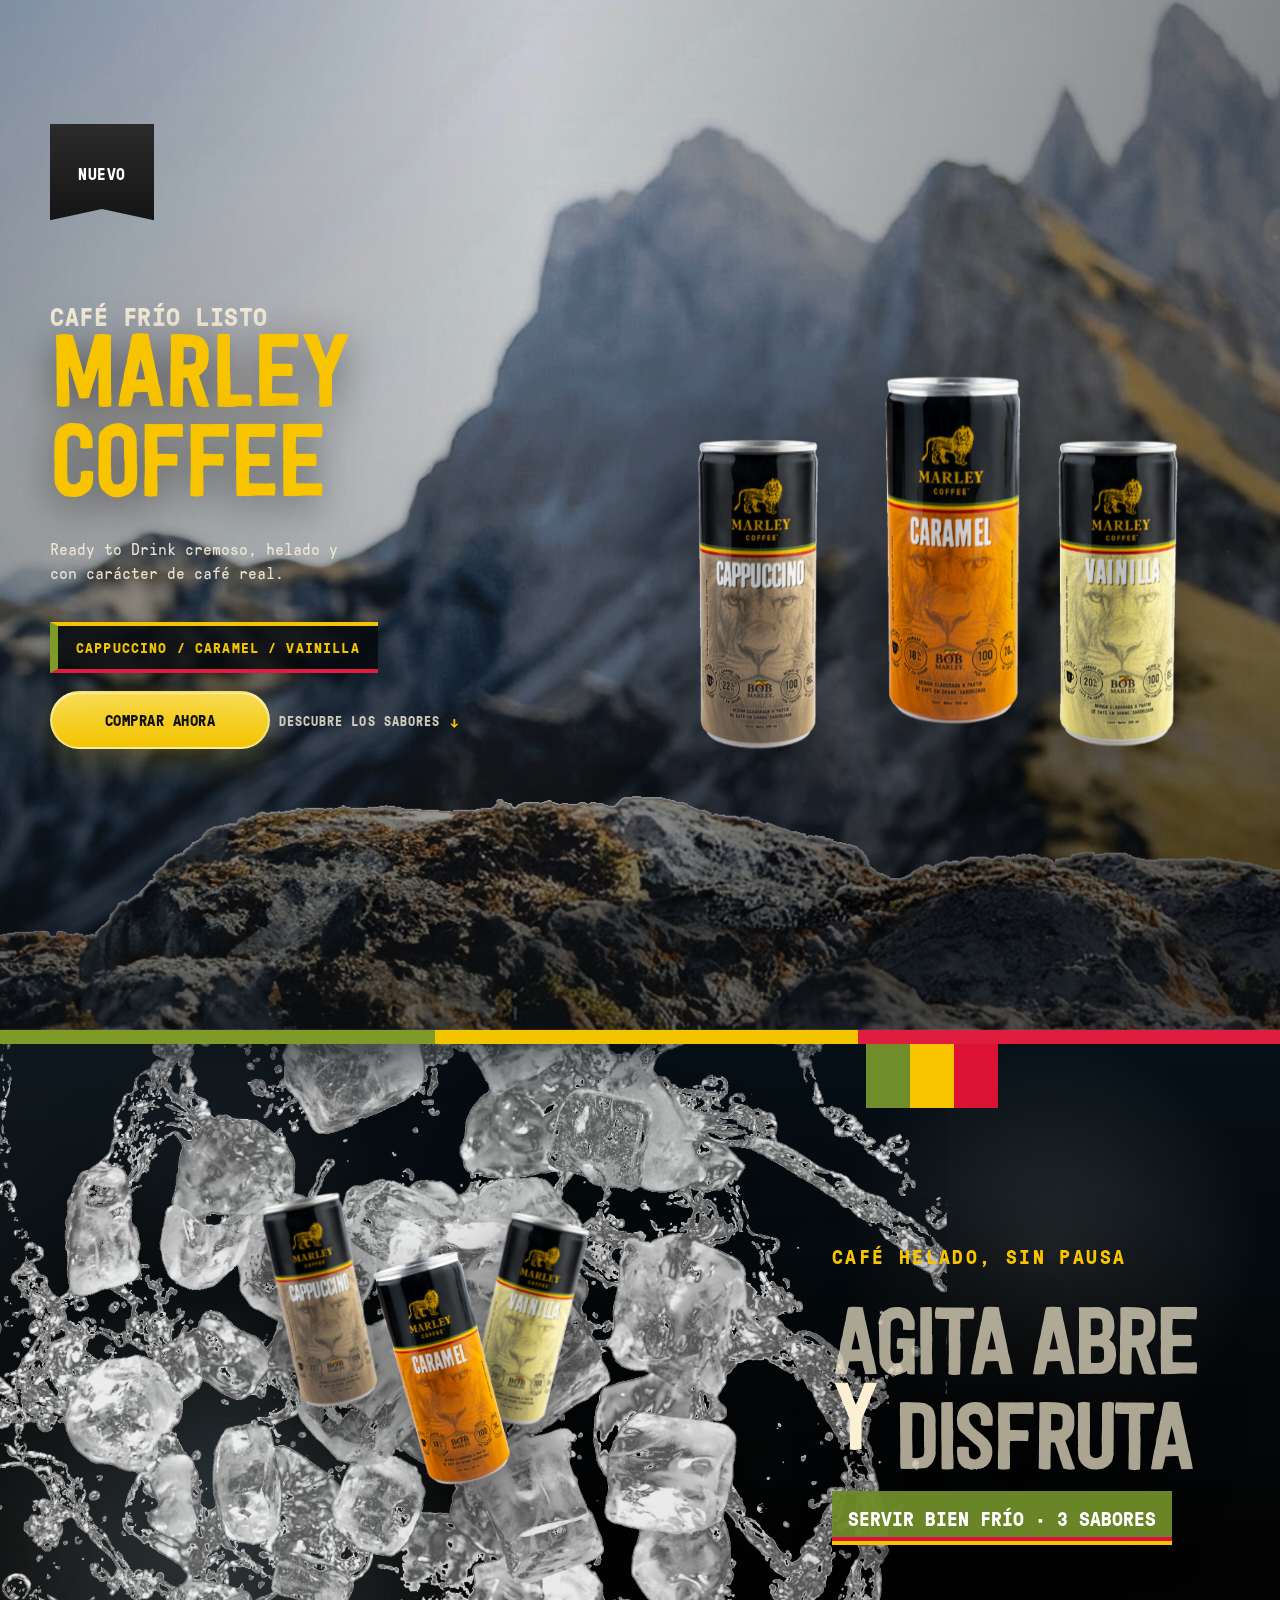
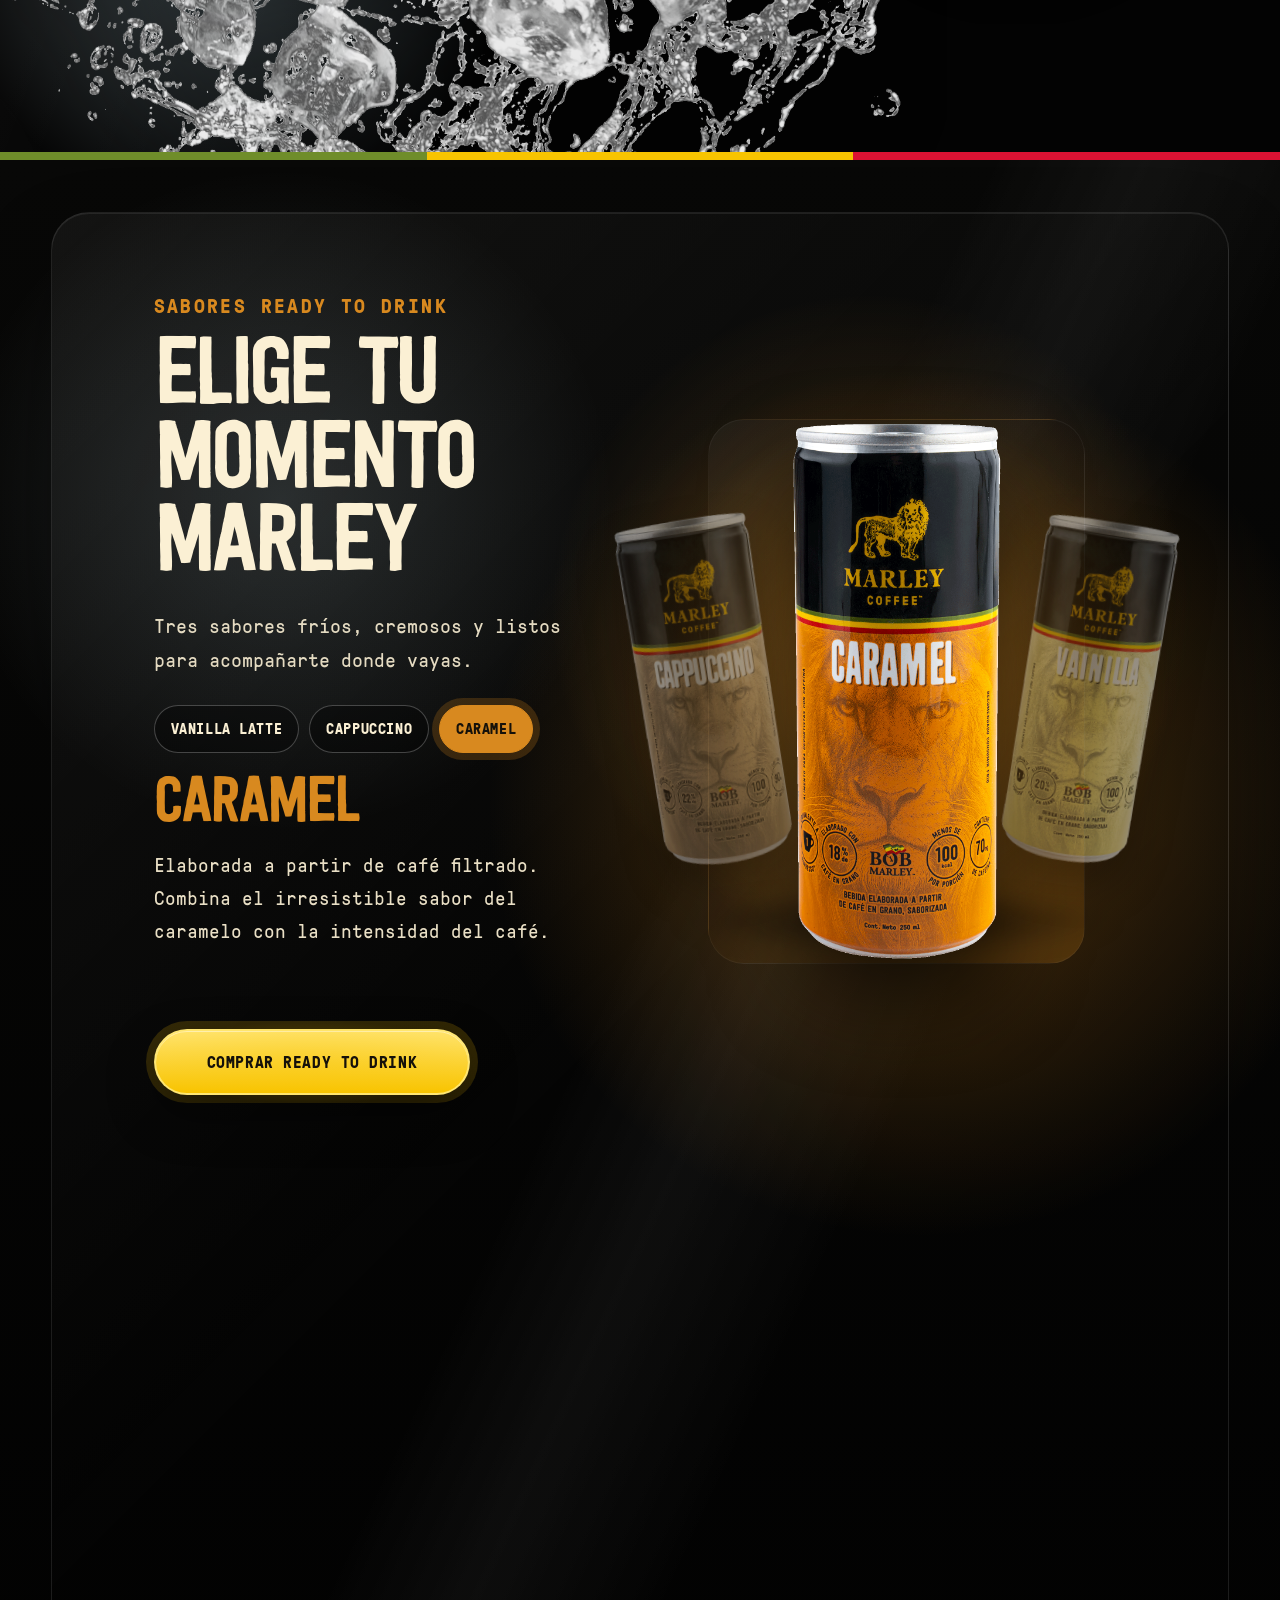
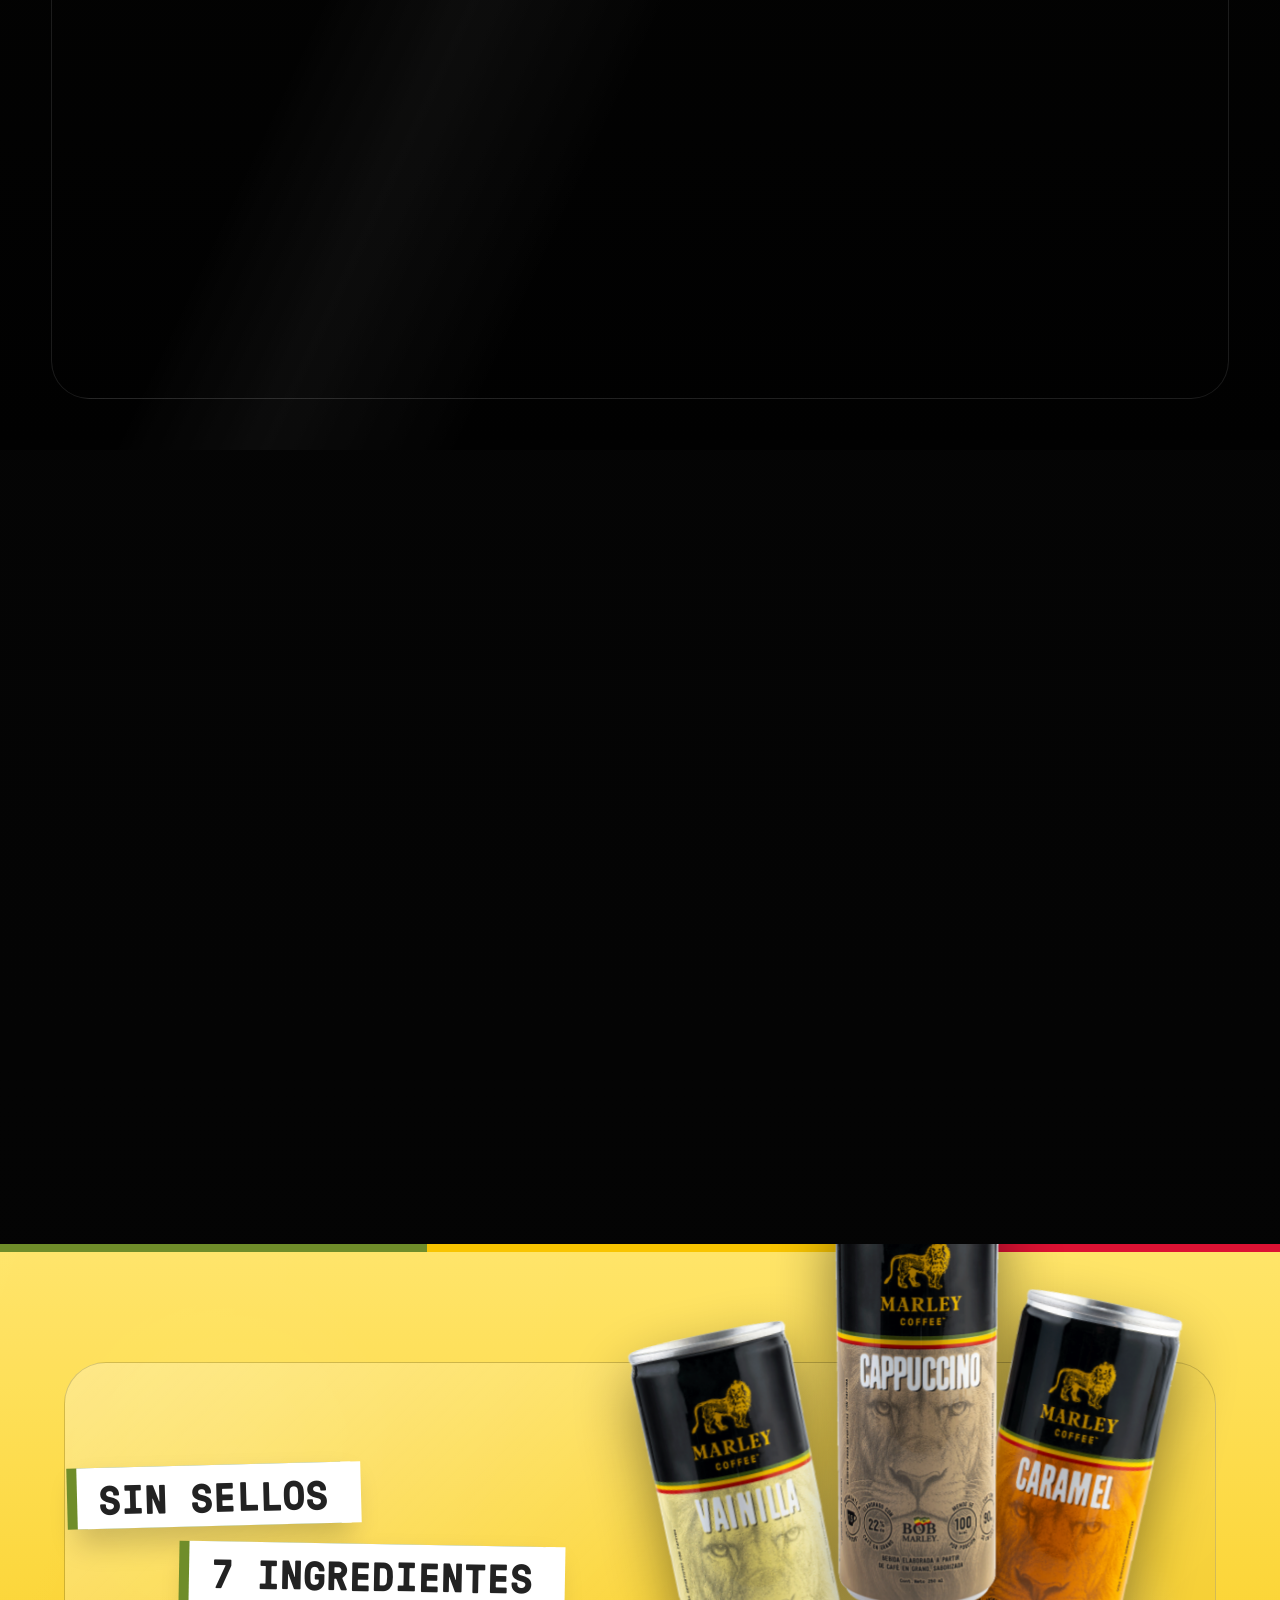
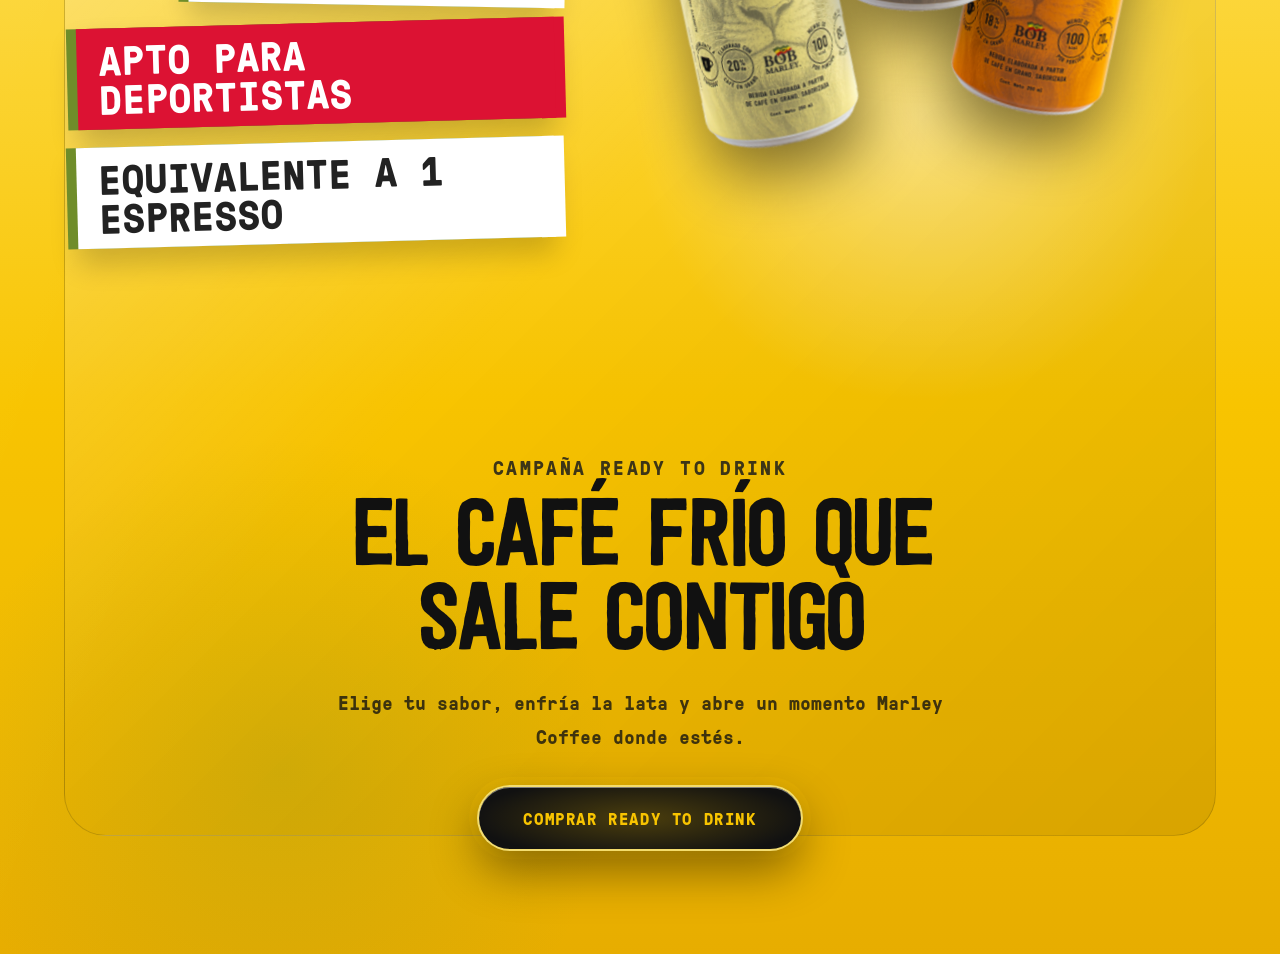
==== index.html @ 8855959b "Add lifestyle image slots and campaign story section" ====
<!doctype html>
<html lang="es-CL">
  <head>
    <meta charset="utf-8" />
    <meta name="viewport" content="width=device-width, initial-scale=1" />
    <meta name="description" content="Landing parallax Marley Coffee Ready to Drink Chile." />
    <title>Marley Coffee Chile | Ready to Drink</title>
    <link
      rel="preload"
      href="./assets/fonts/FestivoLettersNo1-Regular.otf"
      as="font"
      type="font/otf"
      crossorigin
    />
    <link
      rel="preload"
      href="./assets/fonts/GT-Pressura-Mono.otf"
      as="font"
      type="font/otf"
      crossorigin
    />
    <link
      rel="preload"
      href="./assets/fonts/GT-Pressura-Mono-Bold.otf"
      as="font"
      type="font/otf"
      crossorigin
    />
    <link rel="stylesheet" href="./styles.css" />
  </head>
  <body>
    <main class="rtd-page" data-parallax-root>
      <section id="inicio" class="hero hero--mountain" aria-labelledby="hero-title">
        <div class="hero__media" aria-hidden="true">
          <img
            class="hero__layer hero__layer--bg"
            src="./assets/rtd/hero/hero_fondo.png"
            alt=""
            decoding="async"
            fetchpriority="high"
          />
          <img
            class="hero__layer hero__layer--rock"
            src="./assets/rtd/hero/hero_roca.png"
            alt=""
            decoding="async"
          />
        </div>

        <div class="container hero__grid">
          <div class="hero__copy">
            <div class="hero__badge">Nuevo</div>

            <p class="hero__eyebrow">Café frío listo</p>

            <h1 id="hero-title" class="hero__title">
              <span>Marley</span>
              <span>Coffee</span>
            </h1>

            <p class="hero__lead">
              Ready to Drink cremoso, helado y con carácter de café real.
            </p>

            <div class="hero__flavours" aria-label="Sabores disponibles">
              Cappuccino / Caramel / Vainilla
            </div>

            <a
              class="button button--primary hero__cta"
              href="https://www.marleycoffee.cl/cafe/bebidas-preparadas/ready-to-drink"
            >
              Comprar ahora
            </a>

            <a class="hero__scroll-cue" href="#sabores" aria-label="Ir a la sección de sabores">
              Descubre los sabores
            </a>
          </div>

          <div class="hero__stage" aria-label="Sabores Ready to Drink Marley Coffee">
            <figure class="hero-can hero-can--cap" data-depth="0.18">
              <img
                class="can can--hero"
                src="./assets/rtd/rtd-cappuccino-250ml.png"
                alt="Lata Marley Coffee Ready to Drink Cappuccino 250 ml"
                decoding="async"
              />
            </figure>

            <figure class="hero-can hero-can--car" data-depth="0.12">
              <img
                class="can can--hero"
                src="./assets/rtd/rtd-caramel-250ml.png"
                alt="Lata Marley Coffee Ready to Drink Caramel 250 ml"
                decoding="async"
                fetchpriority="high"
              />
            </figure>

            <figure class="hero-can hero-can--van" data-depth="0.2">
              <img
                class="can can--hero"
                src="./assets/rtd/rtd-vainilla-latte-250ml.png"
                alt="Lata Marley Coffee Ready to Drink Vainilla Latte 250 ml"
                decoding="async"
              />
            </figure>
          </div>
        </div>

        <span class="rasta-stripe rasta-stripe--hero" aria-hidden="true"></span>
      </section>

      <section id="ritual" class="ritual section reveal" aria-labelledby="ritual-title">
        <span class="rasta-tabs" aria-hidden="true"></span>
        <img
          class="ritual__ice-splash"
          src="./assets/rtd/ice-splash.png"
          alt=""
          aria-hidden="true"
          loading="lazy"
          decoding="async"
          data-parallax
          data-speed="0.22"
          data-mouse="9"
          data-base-transform="translateX(15%) scale(1.12)"
        />
        <div class="ritual__visual" aria-label="Sabores Marley Coffee Ready to Drink sobre hielo">
          <figure
            class="ritual-can ritual-can--cap"
            data-parallax
            data-speed="0.34"
            data-mouse="16"
            data-base-transform="rotate(-12deg)"
            data-mobile-base-transform="rotate(-7deg)"
          >
            <img class="can can--single" data-src="./assets/rtd/rtd-cappuccino-250ml.png" alt="Lata Marley Coffee Ready to Drink Cappuccino sobre hielo" loading="lazy" decoding="async" />
          </figure>
          <figure
            class="ritual-can ritual-can--van"
            data-parallax
            data-speed="0.36"
            data-mouse="15"
            data-base-transform="rotate(13deg)"
            data-mobile-base-transform="rotate(8deg)"
          >
            <img class="can can--single" data-src="./assets/rtd/rtd-vainilla-latte-250ml.png" alt="Lata Marley Coffee Ready to Drink Vainilla Latte sobre hielo" loading="lazy" decoding="async" />
          </figure>
          <figure
            class="ritual-can ritual-can--car"
            data-parallax
            data-speed="0.42"
            data-mouse="-20"
            data-base-transform="rotate(-15deg)"
            data-mobile-base-transform="rotate(-10deg)"
          >
            <img class="can can--single" data-src="./assets/rtd/rtd-caramel-250ml.png" alt="Lata Marley Coffee Ready to Drink Caramel sobre hielo" loading="lazy" decoding="async" />
          </figure>
        </div>
        <div class="ritual__copy">
          <p class="eyebrow">Café helado, sin pausa</p>
          <h2 id="ritual-title"><span data-step>Agita</span> <span data-step>abre</span> y <span data-step>disfruta</span></h2>
          <p class="ritual__flavours">Servir bien frío · 3 sabores</p>
        </div>
        <span class="rasta-stripe rasta-stripe--bottom" aria-hidden="true"></span>
      </section>

      <section id="sabores" class="flavors-scroll section reveal" aria-labelledby="flavors-title" data-active-flavor="vanilla">
        <div class="flavors-scroll__inner">
          <div class="flavors-scroll__copy">
            <p class="eyebrow">Sabores Ready to Drink</p>
            <h2 id="flavors-title">Elige tu momento Marley</h2>
            <p class="flavors-scroll__intro">Tres sabores fríos, cremosos y listos para acompañarte donde vayas.</p>

            <div class="flavors-scroll__tabs" aria-label="Selecciona un sabor">
              <button class="flavors-scroll__tab" type="button" data-flavor-button="vanilla" aria-pressed="true">Vanilla Latte</button>
              <button class="flavors-scroll__tab" type="button" data-flavor-button="cappuccino" aria-pressed="false">Cappuccino</button>
              <button class="flavors-scroll__tab" type="button" data-flavor-button="caramel" aria-pressed="false">Caramel</button>
            </div>

            <div class="flavors-scroll__details" aria-live="polite">
              <article class="flavors-scroll__detail" data-flavor-panel="vanilla">
                <h3>Vanilla Latte</h3>
                <p>Elaborada a partir de café filtrado con notas de vainilla, generando una mezcla equilibrada e irresistible.</p>
              </article>
              <article class="flavors-scroll__detail" data-flavor-panel="cappuccino">
                <h3>Cappuccino</h3>
                <p>Elaborada a partir de café filtrado. Es la bebida perfecta para seguirte el ritmo.</p>
              </article>
              <article class="flavors-scroll__detail" data-flavor-panel="caramel">
                <h3>Caramel</h3>
                <p>Elaborada a partir de café filtrado. Combina el irresistible sabor del caramelo con la intensidad del café.</p>
              </article>
            </div>

            <a class="button flavors-scroll__cta" href="https://www.marleycoffee.cl/cafe/bebidas-preparadas/ready-to-drink">Comprar Ready to Drink</a>
          </div>

          <div class="flavors-scroll__stage" aria-label="Latas Marley Coffee Ready to Drink">
            <div class="flavors-scroll__lifestyle-slot" data-bg-slot="vanilla" aria-hidden="true"></div>
            <div class="flavors-scroll__lifestyle-slot" data-bg-slot="cappuccino" aria-hidden="true"></div>
            <div class="flavors-scroll__lifestyle-slot" data-bg-slot="caramel" aria-hidden="true"></div>
            <figure class="flavors-scroll__can flavors-scroll__can--vanilla">
              <img class="can can--single" data-src="./assets/rtd/rtd-vainilla-latte-250ml.png" alt="Lata Marley Coffee Ready to Drink Vanilla Latte 250 ml" loading="lazy" decoding="async" />
            </figure>
            <figure class="flavors-scroll__can flavors-scroll__can--cappuccino">
              <img class="can can--single" data-src="./assets/rtd/rtd-cappuccino-250ml.png" alt="Lata Marley Coffee Ready to Drink Cappuccino 250 ml" loading="lazy" decoding="async" />
            </figure>
            <figure class="flavors-scroll__can flavors-scroll__can--caramel">
              <img class="can can--single" data-src="./assets/rtd/rtd-caramel-250ml.png" alt="Lata Marley Coffee Ready to Drink Caramel 250 ml" loading="lazy" decoding="async" />
            </figure>
          </div>
        </div>

        <div class="flavors-scroll__markers" aria-hidden="true">
          <span data-flavor-marker="vanilla"></span>
          <span data-flavor-marker="cappuccino"></span>
          <span data-flavor-marker="caramel"></span>
        </div>
      </section>

      <section id="lifestyle" class="lifestyle lifestyle-story section reveal" aria-labelledby="life-title">
        <div class="lifestyle-story__copy">
          <p class="eyebrow">Frío desde el primer sorbo</p>
          <h2 id="life-title">Tu café listo, donde vayas</h2>
          <p>Una lata premium para mantener el ritmo con energía, sabor y frescura.</p>
          <a class="button button--compact" href="#sabores">Ver sabores</a>
        </div>

        <div class="lifestyle-story__visual" aria-label="Espacios para futuras imágenes lifestyle Marley Coffee Ready to Drink">
          <article class="lifestyle-slot lifestyle-slot--outdoor" data-lifestyle-slot="outdoor">
            <span>Outdoor</span>
          </article>
          <article class="lifestyle-slot lifestyle-slot--onthego" data-lifestyle-slot="onthego">
            <span>On the go</span>
          </article>
          <article class="lifestyle-slot lifestyle-slot--closeup" data-lifestyle-slot="closeup">
            <span>Close-up</span>
          </article>

          <figure class="lifestyle-story__can can-wrap can-wrap--life" data-parallax data-speed="0.18" data-mouse="8">
            <img class="can can--single" data-src="./assets/rtd/rtd-caramel-250ml.png" alt="Lata Marley Coffee Ready to Drink Caramel" loading="lazy" decoding="async" />
          </figure>
        </div>
      </section>

      <section id="beneficios" class="closing section reveal" aria-labelledby="closing-title">
        <span class="rasta-stripe rasta-stripe--top" aria-hidden="true"></span>
        <div class="closing__labels" aria-label="Beneficios Ready to Drink">
          <!-- These claims must be legally/nutritionally validated before production. -->
          <span>Sin sellos</span><span>7 ingredientes</span><span>Apto para deportistas</span><span>Equivalente a 1 espresso</span>
        </div>
        <div class="closing__group" aria-label="Tres latas Marley Coffee Ready to Drink">
          <figure class="can-wrap can-wrap--group can-wrap--group-van" data-parallax data-speed="0.18"><img class="can can--hero" data-src="./assets/rtd/rtd-vainilla-latte-250ml.png" alt="Lata Marley Coffee Ready to Drink Vanilla Latte" loading="lazy" decoding="async" /></figure>
          <figure class="can-wrap can-wrap--group can-wrap--group-cap" data-parallax data-speed="0.24"><img class="can can--hero" data-src="./assets/rtd/rtd-cappuccino-250ml.png" alt="Lata Marley Coffee Ready to Drink Cappuccino" loading="lazy" decoding="async" /></figure>
          <figure class="can-wrap can-wrap--group can-wrap--group-car" data-parallax data-speed="0.2"><img class="can can--hero" data-src="./assets/rtd/rtd-caramel-250ml.png" alt="Lata Marley Coffee Ready to Drink Caramel" loading="lazy" decoding="async" /></figure>
        </div>
        <div class="closing__cta"><p class="eyebrow">Campaña Ready to Drink</p><h2 id="closing-title">El café frío que sale contigo</h2><p>Elige tu sabor, enfría la lata y abre un momento Marley Coffee donde estés.</p><a class="button button--dark" href="https://www.marleycoffee.cl/cafe/bebidas-preparadas/ready-to-drink">Comprar Ready to Drink</a></div>
      </section>
    </main>
    <a class="sticky-purchase-cta" href="https://www.marleycoffee.cl/cafe/bebidas-preparadas/ready-to-drink" data-sticky-purchase>
      Comprar RTD
    </a>
    <script src="./script.js" defer></script>
  </body>
</html>
---- styles.css ----
@font-face {
  font-family: "Marley Festivo";
  src: url("./assets/fonts/FestivoLettersNo1-Regular.otf") format("opentype");
  font-weight: 400;
  font-style: normal;
  font-display: swap;
}

@font-face {
  font-family: "GT Pressura Mono";
  src: url("./assets/fonts/GT-Pressura-Mono.otf") format("opentype");
  font-weight: 400;
  font-style: normal;
  font-display: swap;
}

@font-face {
  font-family: "GT Pressura Mono";
  src: url("./assets/fonts/GT-Pressura-Mono-Bold.otf") format("opentype");
  font-weight: 700;
  font-style: normal;
  font-display: swap;
}

:root {
  --black: #050505;
  --charcoal: #11100f;
  --cream: #fbf0d4;
  --gold: #f8c400;
  --red: #dc1233;
  --green: #6f8d2a;
  --coffee: #4b2e1f;
  --vanilla: #ead7a4;
  --caramel: #d8891f;
  --shadow: rgba(0, 0, 0, .58);
  --font-title: "Marley Festivo", Helvetica, "Arial Black", Arial, sans-serif;
  --font-body: "GT Pressura Mono", "Courier New", Courier, monospace;
  --font-subtitle: "GT Pressura Mono", "Courier New", Courier, monospace;
}

* { box-sizing: border-box; }
html {
  max-width: 100%;
  overflow-x: clip;
  scroll-behavior: smooth;
}
body {
  margin: 0;
  background: var(--black);
  color: var(--cream);
  font-family: var(--font-body);
  font-weight: 400;
  max-width: 100%;
  overflow-x: clip;
}

.rtd-page { min-height: 100vh; background: radial-gradient(circle at 50% 0, #16222a 0, var(--black) 42%); }
.section { position: relative; isolation: isolate; overflow: clip; min-height: 100svh; padding: clamp(96px, 10vw, 160px) clamp(22px, 6vw, 96px); }
.section::after { content: ""; position: absolute; inset: 0; z-index: -1; pointer-events: none; background: radial-gradient(circle at 18% 16%, rgba(255,255,255,.11), transparent 12%), linear-gradient(110deg, rgba(255,255,255,.06), transparent 34%), linear-gradient(180deg, transparent 72%, rgba(0,0,0,.22)); mix-blend-mode: screen; opacity: .64; }

h1, h2 { margin: 0; font-family: var(--font-title); font-weight: 400; line-height: .88; letter-spacing: -.045em; text-transform: uppercase; }
h1 { font-size: clamp(4.35rem, 10.6vw, 10.6rem); color: var(--gold); text-shadow: 0 10px 42px rgba(0,0,0,.55); }
h2 { font-size: clamp(3.35rem, 7.4vw, 8rem); text-wrap: balance; }
p { font-family: var(--font-body); font-weight: 400; font-size: clamp(1.08rem, 1.55vw, 1.34rem); line-height: 1.72; }
.eyebrow { margin: 0 0 16px; color: var(--section-accent, var(--gold)); font-weight: 700; letter-spacing: .12em; text-transform: uppercase; }

.button { display: inline-flex; align-items: center; justify-content: center; min-height: 62px; margin-top: 32px; padding: 19px 38px; border: 2px solid var(--gold); border-radius: 999px; background: linear-gradient(180deg, #ffe36a, var(--gold)); color: #15110a; font-family: var(--font-subtitle); font-weight: 900; text-decoration: none; text-transform: uppercase; box-shadow: 0 20px 48px rgba(0,0,0,.42), 0 0 0 8px rgba(248,196,0,.18), inset 0 1px 0 rgba(255,255,255,.45); transition: transform .25s ease, filter .25s ease, box-shadow .25s ease, outline-color .25s ease; }
.button:hover, .button:focus-visible { transform: translateY(-3px); filter: brightness(1.1); box-shadow: 0 26px 58px rgba(0,0,0,.48), 0 0 0 10px rgba(248,196,0,.24), inset 0 1px 0 rgba(255,255,255,.55); outline: 3px solid rgba(255,255,255,.8); outline-offset: 4px; }
.button--dark { background: #111; color: var(--gold); }

:focus-visible {
  outline: 3px solid var(--gold);
  outline-offset: 4px;
}

.asset-bg { background-position: center; background-repeat: no-repeat; background-size: cover; }
.rasta-stripe { position: absolute; display: block; height: 8px; background: linear-gradient(90deg, var(--green) 0 33.333%, var(--gold) 33.333% 66.666%, var(--red) 66.666%); pointer-events: none; }
.rasta-stripe--hero, .rasta-stripe--bottom, .rasta-stripe--top { left: 0; right: 0; bottom: 0; }
.rasta-stripe--top { top: 0; bottom: auto; }

.hero { display: grid; grid-template-columns: minmax(0, .95fr) minmax(360px, .82fr); align-items: center; padding-top: max(clamp(140px, 13vw, 190px), calc(env(safe-area-inset-top) + 128px)); padding-bottom: max(clamp(96px, 9vw, 150px), calc(env(safe-area-inset-bottom) + 92px)); background: linear-gradient(90deg, rgba(0,0,0,.88), rgba(0,0,0,.38) 52%, rgba(0,0,0,.18)), radial-gradient(circle at 69% 42%, rgba(248,196,0,.18), transparent 25%), radial-gradient(circle at 78% 18%, rgba(203,237,255,.3), transparent 18%), linear-gradient(135deg, #192936, #090807 62%); }
.hero__flavours { margin: 18px 0 0; color: var(--gold); font-weight: 700; letter-spacing: .16em; text-transform: uppercase; }

.can-wrap { position: relative; display: grid; place-items: center; margin: 0; filter: drop-shadow(0 34px 34px var(--shadow)); will-change: transform; }
.can-wrap::before { content: attr(data-label); display: grid; place-items: center; width: min(34vw, 235px); aspect-ratio: .48; border: 1px solid rgba(255,255,255,.22); border-radius: 28px 28px 34px 34px; background: linear-gradient(180deg, #111 0 28%, var(--gold) 28% 30%, var(--green) 30% 32%, var(--red) 32% 34%, var(--coffee) 34%); color: rgba(255,255,255,.78); font-family: var(--font-subtitle); font-size: 1.35rem; font-weight: 900; letter-spacing: .04em; text-transform: uppercase; }
.can-wrap:not([data-label])::before { content: "RTD"; }
.can-wrap.has-image::before { display: none; }
.can { position: absolute; max-width: 100%; max-height: 100%; object-fit: contain; opacity: 0; }
.can.is-loaded { position: relative; opacity: 1; }
.can--hero { width: min(31vw, 282px); animation: float 6.5s ease-in-out infinite; }
.can--single { width: min(35vw, 350px); max-height: 72vh; animation: float 7s ease-in-out infinite; }
.can-wrap::after { content: ""; position: absolute; inset: 5% 18% 8% 18%; border-radius: 999px; background: linear-gradient(100deg, transparent 20%, rgba(255,255,255,.22) 42%, transparent 58%); transform: translateX(-80%); animation: shine 4.8s ease-in-out infinite; pointer-events: none; }
.can-wrap--cap { position: absolute; left: 1%; top: 31%; transform: rotate(-4deg); }
.can-wrap--car { position: absolute; left: 30%; top: 13%; z-index: 2; }
.can-wrap--van { position: absolute; right: 1%; top: 31%; transform: rotate(4deg); }

.ritual { display: grid; grid-template-columns: .9fr 1fr; align-items: center; gap: clamp(24px, 5vw, 70px); background: radial-gradient(circle at 23% 72%, rgba(168,213,230,.25), transparent 26%), radial-gradient(circle at 72% 36%, rgba(255,255,255,.1), transparent 20%), #030303; }
.rasta-tabs { position: absolute; top: 0; right: 22%; width: 132px; height: 64px; background: linear-gradient(90deg, var(--green) 0 33.33%, var(--gold) 33.33% 66.66%, var(--red) 66.66%); }
.ice { position: absolute; pointer-events: none; background-size: contain; }
.ice--back { inset: 14% 0 8% 24%; z-index: -2; opacity: .72; background-image: radial-gradient(circle at 50% 50%, rgba(218,240,248,.38), transparent 34%), radial-gradient(circle at 62% 44%, rgba(255,255,255,.34) 0 2px, transparent 3px), radial-gradient(circle at 35% 63%, rgba(255,255,255,.24) 0 3px, transparent 4px); }
.ice--front { left: -10%; right: 38%; bottom: -5%; height: 45%; z-index: 1; background-image: linear-gradient(135deg, rgba(232,247,255,.92), rgba(104,154,176,.18)); clip-path: polygon(0 55%, 18% 34%, 36% 56%, 53% 26%, 72% 60%, 100% 38%, 100% 100%, 0 100%); }
.can-wrap--ritual { z-index: 2; width: fit-content; justify-self: center; filter: drop-shadow(0 42px 42px rgba(0,0,0,.72)); }
.ritual__copy { position: relative; z-index: 3; max-width: 740px; text-align: left; }
.ritual h2 { display: flex; flex-wrap: wrap; gap: .12em .2em; align-items: baseline; }
.ritual h2 span { opacity: .36; transform: translateY(20px); display: inline-block; transition: opacity .45s ease, transform .45s ease, color .45s ease, text-shadow .45s ease; }
.ritual h2 span.is-active { opacity: 1; transform: translateY(0); color: var(--gold); text-shadow: 0 0 26px rgba(248,196,0,.38); }
.ritual h2 span:nth-of-type(3):not(.is-active) { opacity: .58; color: rgba(251,240,212,.78); }
.ritual__flavours { display: inline-block; margin-top: 24px; padding: 10px 16px; background: rgba(111,141,42,.95); color: #fff; font-weight: 700; text-transform: uppercase; box-shadow: 0 16px 34px rgba(0,0,0,.32); }

.flavour { display: grid; grid-template-columns: 1fr 1fr; gap: clamp(38px, 7vw, 108px); align-items: center; background: radial-gradient(circle at 50% 50%, var(--section-glow), transparent 35%), linear-gradient(180deg, #080707, #010101); }
.flavour::before { content: ""; position: absolute; inset: clamp(18px, 4vw, 58px); z-index: -1; border: 1px solid rgba(255,255,255,.1); border-radius: 38px; background: linear-gradient(135deg, rgba(255,255,255,.045), transparent 46%, rgba(0,0,0,.28)); box-shadow: inset 0 1px 0 rgba(255,255,255,.08), 0 38px 80px rgba(0,0,0,.28); }
.flavour::after { opacity: .72; background: radial-gradient(circle at 70% 26%, var(--section-glow), transparent 18%), linear-gradient(115deg, transparent 0 46%, rgba(255,255,255,.06) 53%, transparent 62%); }
.flavour__copy { max-width: 690px; padding: clamp(8px, 2vw, 24px); }
.flavour__copy h2 { color: var(--section-accent); }
.flavour__copy p:not(.eyebrow) { max-width: 58ch; font-size: clamp(1.22rem, 1.85vw, 1.55rem); line-height: 1.82; color: rgba(251,240,212,.93); }
.flavour__visual { position: relative; min-height: 580px; display: grid; place-items: center; }
.flavour__visual::before { content: ""; position: absolute; width: min(56vw, 620px); aspect-ratio: 1; border-radius: 50%; background: radial-gradient(circle, var(--section-glow), transparent 64%); filter: blur(4px); }
.flavour__visual::after { content: ""; position: absolute; bottom: 13%; width: min(42vw, 430px); height: 58px; border-radius: 50%; background: radial-gradient(ellipse, rgba(0,0,0,.64), transparent 70%); filter: blur(10px); }
.flavour--vanilla { background-color: #090806; background-image: radial-gradient(circle at 26% 32%, rgba(234,215,164,.24), transparent 27%), radial-gradient(circle at 82% 22%, rgba(216,244,255,.12), transparent 19%), linear-gradient(180deg, #11100d, #030302); }
.flavour--cappuccino { background-color: #070504; background-image: radial-gradient(circle at 74% 36%, rgba(155,106,69,.28), transparent 30%), radial-gradient(circle at 18% 20%, rgba(216,244,255,.1), transparent 18%), linear-gradient(180deg, #100907, #030201); }
.flavour--caramel { background-color: #090603; background-image: radial-gradient(circle at 28% 38%, rgba(216,137,31,.3), transparent 29%), radial-gradient(circle at 82% 18%, rgba(216,244,255,.1), transparent 18%), linear-gradient(180deg, #130b03, #030201); }

.lifestyle { display: grid; grid-template-columns: 1fr minmax(260px, .45fr); align-items: end; background: #070707; min-height: 92svh; }
.lifestyle__bg { position: absolute; inset: -8%; z-index: -3; background-image: linear-gradient(135deg, #92c7e7 0, #2a3f45 42%, #101010 82%); transform: scale(calc(1.055 + var(--scroll-progress, 0) * .075)); }
.lifestyle__bg:not(.has-image)::after { content: ""; position: absolute; inset: 9% 10%; border-radius: 40px; background: linear-gradient(135deg, rgba(255,255,255,.16), transparent 43%), radial-gradient(circle at 68% 35%, rgba(248,196,0,.18), transparent 22%), linear-gradient(180deg, rgba(11,20,24,.2), rgba(0,0,0,.52)); border: 1px solid rgba(255,255,255,.1); box-shadow: inset 0 1px 0 rgba(255,255,255,.12), 0 34px 90px rgba(0,0,0,.34); }
.lifestyle::before { content: ""; position: absolute; inset: 0; z-index: -2; background: linear-gradient(90deg, rgba(0,0,0,.24), rgba(0,0,0,.78)), linear-gradient(0deg, rgba(0,0,0,.72), transparent 42%, rgba(0,0,0,.35)); }
.lifestyle__copy { max-width: 760px; padding-bottom: clamp(10px, 5vw, 60px); text-shadow: 0 2px 18px #000; }
.lifestyle__copy p { font-size: clamp(1.22rem, 1.8vw, 1.55rem); }
.can-wrap--life { justify-self: center; align-self: center; filter: drop-shadow(0 40px 45px rgba(0,0,0,.7)); }
.can-wrap--life::before { box-shadow: 0 0 0 18px rgba(248,196,0,.08); }

.closing { display: grid; grid-template-columns: .95fr 1.05fr; align-items: center; gap: clamp(24px, 5vw, 70px); background: radial-gradient(circle at 74% 36%, rgba(255,255,255,.34), transparent 24%), linear-gradient(180deg, #ffdd38, var(--gold)); color: #1a1710; min-height: 90svh; }
.closing::after { opacity: .28; }
.closing__labels { display: grid; gap: 18px; max-width: 690px; align-content: center; justify-self: center; width: 100%; }
.closing__labels span { width: fit-content; padding: 11px 22px; background: #fff; color: #222; font-family: var(--font-subtitle); font-size: clamp(1.45rem, 3.2vw, 2.75rem); font-weight: 900; text-transform: uppercase; box-shadow: -10px 0 0 var(--green), 10px 0 0 #fff, 0 16px 28px rgba(0,0,0,.18); transform: rotate(-1.5deg); animation: sticker 5s ease-in-out infinite; }
.closing__labels span:nth-child(2) { justify-self: end; animation-delay: -.8s; transform: rotate(1deg); }
.closing__labels span:nth-child(3) { background: var(--red); color: #fff; animation-delay: -1.6s; box-shadow: -10px 0 0 var(--green), 10px 0 0 var(--red), 0 16px 28px rgba(0,0,0,.2); }
.closing__labels span:nth-child(4) { justify-self: center; animation-delay: -2.4s; }
.closing__group { position: relative; min-height: 540px; }
.can-wrap--group { position: absolute; }
.can-wrap--group-van { left: 0; top: 24%; transform: rotate(-12deg); }
.can-wrap--group-cap { left: 29%; top: 10%; z-index: 2; }
.can-wrap--group-car { right: 2%; top: 22%; transform: rotate(12deg); }
.closing__cta { grid-column: 1 / -1; text-align: center; }
.closing__cta h2 { color: #111; }
.closing__cta .button { font-size: 1.08rem; padding-inline: 44px; }

.reveal { opacity: 0; transform: translateY(32px); transition: opacity .7s ease, transform .7s ease; }
.reveal.is-visible { opacity: 1; transform: translateY(0); }

@keyframes float { 0%, 100% { translate: 0 0; } 50% { translate: 0 -16px; } }
@keyframes shine { 0%, 55%, 100% { transform: translateX(-95%); opacity: 0; } 70% { opacity: .8; } 88% { transform: translateX(95%); opacity: 0; } }
@keyframes sticker { 0%, 100% { translate: 0 0; } 50% { translate: 5px -5px; } }

@media (max-width: 900px) {
  .section { min-height: auto; padding: 88px 20px; overflow: hidden; }
  .hero, .ritual, .flavour, .lifestyle, .closing { grid-template-columns: 1fr; }
  .hero { min-height: 100svh; padding-top: max(158px, calc(env(safe-area-inset-top) + 146px)); padding-bottom: max(86px, calc(env(safe-area-inset-bottom) + 72px)); }
  .can--hero, .can-wrap::before { width: min(39vw, 190px); }
  .can-wrap--cap { left: 0; top: 30%; }
  .can-wrap--car { left: 28%; top: 9%; }
  .can-wrap--van { right: 0; top: 32%; }
  .flavour__visual { min-height: 420px; }
  .can--single, .can-wrap--single::before { width: min(68vw, 300px); }
  .flavour--cappuccino .flavour__visual { order: 2; }
  .ice--front { right: -5%; opacity: .55; }
  .closing__group { min-height: 380px; order: 1; }
  .closing__labels { order: 2; justify-self: stretch; }
  .closing__cta { order: 3; }
}

@media (max-width: 540px) {
  h1 { font-size: clamp(3.65rem, 18vw, 4.25rem); }
  h2 { font-size: clamp(2.75rem, 14vw, 3.2rem); }
  p { font-size: 1.06rem; }
  .hero__flavours { letter-spacing: .08em; }
  .can--hero, .can-wrap::before { width: 42vw; }
  .closing__labels span { width: 100%; justify-self: stretch !important; text-align: center; font-size: 1.22rem; }
}

@media (prefers-reduced-motion: reduce) {
  *, *::before, *::after { animation-duration: .001ms !important; animation-iteration-count: 1 !important; scroll-behavior: auto !important; transition-duration: .001ms !important; }
}

/* Visual refinement pass: premium cold RTD polish without adding binary assets. */
.rtd-page {
  background:
    radial-gradient(circle at 50% -10%, rgba(194, 238, 255, .18), transparent 28%),
    radial-gradient(circle at 72% 16%, rgba(248, 196, 0, .12), transparent 18%),
    linear-gradient(180deg, #071015 0, var(--black) 48%, #030303 100%);
}

.section {
  padding-block: clamp(104px, 11vw, 176px);
}

.section::before {
  pointer-events: none;
}

h1 {
  max-width: 7.7ch;
}

h2 {
  letter-spacing: -.055em;
}

.button {
  position: relative;
  z-index: 6;
  min-height: 66px;
  padding-inline: clamp(30px, 4vw, 52px);
  border-color: rgba(255, 232, 118, .95);
  letter-spacing: .035em;
}

.button::after {
  content: "";
  position: absolute;
  inset: -12px;
  z-index: -1;
  border-radius: inherit;
  background: radial-gradient(ellipse, rgba(248, 196, 0, .32), transparent 68%);
  opacity: .78;
}

.hero {
  grid-template-columns: minmax(0, 1fr) minmax(390px, .88fr);
  gap: clamp(20px, 4vw, 64px);
  min-height: 100svh;
  background:
    linear-gradient(90deg, rgba(0,0,0,.9), rgba(0,0,0,.52) 48%, rgba(0,0,0,.22)),
    radial-gradient(circle at 72% 40%, rgba(195,232,246,.26), transparent 27%),
    radial-gradient(circle at 70% 72%, rgba(248,196,0,.16), transparent 21%),
    linear-gradient(135deg, #162a35, #080807 66%);
}

.hero__lead {
  max-width: 42ch;
  margin: 22px 0 0;
  color: rgba(251,240,212,.9);
  font-size: clamp(1.18rem, 1.75vw, 1.6rem);
  line-height: 1.55;
}

.hero__flavours {
  width: fit-content;
  padding: 10px 14px;
  border-left: 5px solid var(--green);
  background: rgba(0,0,0,.42);
  box-shadow: inset 0 -3px 0 var(--red), inset 0 3px 0 var(--gold);
}

.ritual::before,
.flavour__visual::before,
.closing::before {
  content: "";
  position: absolute;
  pointer-events: none;
}

.can-wrap {
  filter: drop-shadow(0 28px 30px rgba(0,0,0,.48));
}

.can-wrap::after {
  display: none;
}

.can--hero {
  width: min(27vw, 258px);
}

.can--single {
  width: min(30vw, 328px);
  max-height: 66vh;
}

.can-wrap--cap { left: 4%; top: 34%; }
.can-wrap--car { left: 32%; top: 12%; }
.can-wrap--van { right: 4%; top: 34%; }

.ritual {
  min-height: 94svh;
  background:
    radial-gradient(circle at 18% 70%, rgba(206,241,255,.3), transparent 24%),
    radial-gradient(circle at 82% 28%, rgba(255,255,255,.12), transparent 18%),
    linear-gradient(180deg, #061017, #030303 70%);
}

.ritual::before {
  inset: auto 8% 8% 8%;
  height: 26%;
  z-index: -1;
  background:
    radial-gradient(circle at 20% 60%, rgba(220,246,255,.7) 0 10px, transparent 11px),
    radial-gradient(circle at 52% 72%, rgba(220,246,255,.52) 0 16px, transparent 17px),
    radial-gradient(circle at 78% 48%, rgba(220,246,255,.58) 0 12px, transparent 13px);
}

.ritual__copy,
.flavour__copy,
.lifestyle__copy {
  text-wrap: pretty;
}

.ritual__flavours {
  box-shadow: 0 16px 34px rgba(0,0,0,.32), inset 0 -4px 0 var(--gold), inset 0 -8px 0 var(--red);
}

.flavour {
  min-height: 96svh;
  gap: clamp(42px, 8vw, 124px);
}

.flavour__copy {
  position: relative;
  z-index: 2;
}

.flavour__copy p:not(.eyebrow) {
  font-size: clamp(1.16rem, 1.55vw, 1.42rem);
}

.flavour__visual {
  min-height: clamp(520px, 50vw, 650px);
  overflow: visible;
}

.flavour__visual::before {
  width: min(52vw, 580px);
  background:
    radial-gradient(circle, var(--section-glow), transparent 62%),
    radial-gradient(circle at 34% 78%, rgba(225,247,255,.5) 0 12px, transparent 13px),
    radial-gradient(circle at 70% 24%, rgba(225,247,255,.36) 0 7px, transparent 8px);
}

.lifestyle {
  min-height: clamp(620px, 78svh, 820px);
  align-items: center;
}

.lifestyle__copy {
  max-width: 820px;
}

.lifestyle__copy .button {
  margin-top: 18px;
}

.closing {
  grid-template-columns: minmax(0, .9fr) minmax(380px, 1.1fr);
  min-height: auto;
  padding-top: clamp(88px, 8vw, 132px);
  padding-bottom: clamp(88px, 8vw, 132px);
  background:
    radial-gradient(circle at 72% 36%, rgba(255,255,255,.42), transparent 23%),
    radial-gradient(circle at 22% 86%, rgba(111,141,42,.2), transparent 22%),
    linear-gradient(180deg, #ffe56a 0, var(--gold) 58%, #e7ad00 100%);
}

.closing::before {
  inset: 9% 5%;
  border: 1px solid rgba(26,23,16,.18);
  border-radius: 42px;
  background: linear-gradient(135deg, rgba(255,255,255,.28), transparent 45%, rgba(0,0,0,.08));
  z-index: -1;
}

.closing__labels {
  z-index: 2;
}

.closing__labels span {
  line-height: .96;
}

.closing__group {
  min-height: clamp(500px, 48vw, 640px);
  overflow: visible;
}

.closing__cta {
  max-width: 980px;
  justify-self: center;
  padding-top: clamp(12px, 2vw, 28px);
}

.closing__cta p:not(.eyebrow) {
  max-width: 58ch;
  margin: 18px auto 0;
  color: rgba(26,23,16,.82);
  font-weight: 700;
}

.closing__cta .eyebrow {
  color: #3d3516;
}

@media (max-width: 900px) {
  .section {
    padding: 86px 22px;
  }

  h1 {
    max-width: 7ch;
  }

  .hero {
    gap: 8px;
    padding-top: max(144px, calc(env(safe-area-inset-top) + 130px));
  }

  .hero__lead {
    margin-top: 16px;
  }

  .can--hero,
  .can-wrap::before {
    width: min(35vw, 176px);
  }

  .can-wrap--cap { left: 4%; top: 32%; }
  .can-wrap--car { left: 33%; top: 8%; }
  .can-wrap--van { right: 4%; top: 32%; }

  .ritual,
  .flavour,
  .lifestyle,
  .closing {
    gap: 30px;
  }

  .ritual__copy,
  .flavour__copy,
  .lifestyle__copy,
  .closing__cta {
    text-align: left;
  }

  .flavour__visual {
    min-height: 390px;
  }

  .can--single,
  .can-wrap--single::before {
    width: min(58vw, 270px);
    max-height: 56vh;
  }

  .lifestyle {
    align-items: start;
  }

  .closing {
    grid-template-columns: 1fr;
  }

  .closing__group {
    width: min(100%, 560px);
    min-height: 390px;
    justify-self: center;
  }
}

@media (max-width: 540px) {
  .section {
    padding: 74px 18px;
  }

  h1 {
    font-size: clamp(3.2rem, 16.5vw, 4rem);
    line-height: .92;
  }

  h2 {
    font-size: clamp(2.45rem, 12.8vw, 3rem);
    line-height: .94;
  }

  p {
    line-height: 1.62;
  }

  .button {
    width: 100%;
    min-height: 62px;
    margin-top: 24px;
    padding-inline: 22px;
    font-size: .95rem;
  }

  .hero {
    padding-top: max(132px, calc(env(safe-area-inset-top) + 120px));
  }

  .can--hero,
  .can-wrap::before {
    width: 34vw;
  }

  .can-wrap--cap { left: 2%; top: 35%; }
  .can-wrap--car { left: 33%; top: 12%; }
  .can-wrap--van { right: 2%; top: 35%; }

  .hero__flavours {
    font-size: .82rem;
    line-height: 1.45;
  }

  .ritual h2 {
    display: block;
  }

  .ritual h2 span {
    margin-right: .12em;
  }

  .flavour__visual {
    min-height: 330px;
  }

  .can--single,
  .can-wrap--single::before {
    width: min(54vw, 230px);
  }

  .closing__group {
    min-height: 320px;
  }

  .closing__labels {
    gap: 12px;
  }
}

@media (prefers-reduced-motion: reduce) {
  *, *::before, *::after { animation-duration: .001ms !important; animation-iteration-count: 1 !important; scroll-behavior: auto !important; transition-duration: .001ms !important; }
}

/* Focused mobile-first QA refinements for PR #8. */
@media (max-width: 540px) {
  body,
  .rtd-page {
    max-width: 100%;
    overflow-x: hidden;
  }

  .section {
    padding-inline: clamp(18px, 5.5vw, 24px);
  }

  .hero {
    min-height: auto;
    padding-top: max(28px, env(safe-area-inset-top));
    padding-bottom: 68px;
    align-content: start;
    gap: 20px;
  }





  h1,
  .hero h1 {
    max-width: none;
    margin-top: 8px;
    font-size: clamp(3rem, 15.5vw, 4.15rem);
    line-height: .88;
    letter-spacing: -.06em;
    text-wrap: balance;
  }

  .hero__lead {
    max-width: 30ch;
    margin-top: 14px;
    font-size: 1rem;
    line-height: 1.48;
  }

  .hero__flavours {
    display: block;
    width: 100%;
    max-width: 24rem;
    margin-top: 16px;
    padding: 10px 12px;
    font-size: clamp(.82rem, 3.8vw, .96rem);
    line-height: 1.35;
    letter-spacing: .055em;
    text-align: left;
  }

  .hero .button {
    width: min(100%, 24rem);
    min-height: 66px;
    margin-top: 18px;
    padding: 20px 24px;
    font-size: 1rem;
    box-shadow: 0 18px 38px rgba(0,0,0,.44), 0 0 0 7px rgba(248,196,0,.2), inset 0 1px 0 rgba(255,255,255,.5);
  }




  .hero .can--hero,
  .hero .can-wrap::before {
    width: clamp(86px, 27vw, 116px);
  }

  .can-wrap--cap { left: 3%; top: 30%; }
  .can-wrap--car { left: 50%; top: 8%; transform: translateX(-50%); }
  .can-wrap--van { right: 3%; top: 30%; }

  .ritual {
    padding-top: 82px;
    gap: 22px;
  }

  .ritual h2 {
    display: flex;
    flex-wrap: wrap;
    gap: .08em .18em;
    font-size: clamp(2.55rem, 12.5vw, 3.18rem);
    line-height: 1;
  }

  .ritual h2 span,
  .ritual h2 span:nth-of-type(3):not(.is-active) {
    opacity: .82;
    color: rgba(251,240,212,.88);
    transform: none;
  }

  .ritual h2 span.is-active {
    opacity: 1;
    color: var(--gold);
  }

  .ritual__flavours {
    font-size: .86rem;
    line-height: 1.35;
  }

  .flavour {
    min-height: auto;
    padding-top: 72px;
    padding-bottom: 72px;
    gap: 18px;
  }

  .flavour::before {
    inset: 14px;
    border-radius: 28px;
  }

  .flavour__copy {
    padding: 0;
  }

  .flavour__copy p:not(.eyebrow) {
    max-width: 34ch;
    font-size: 1.08rem;
    line-height: 1.68;
  }

  .flavour__visual {
    min-height: clamp(250px, 68vw, 305px);
  }

  .flavour .can--single,
  .flavour .can-wrap--single::before {
    width: clamp(150px, 45vw, 205px);
    max-height: 42vh;
  }

  .lifestyle {
    min-height: auto;
    padding-top: 78px;
    padding-bottom: 74px;
    gap: 24px;
  }

  .lifestyle__copy {
    padding-bottom: 0;
  }

  .lifestyle__copy p:not(.eyebrow) {
    max-width: 32ch;
    font-size: 1.08rem;
    line-height: 1.66;
  }

  .lifestyle__copy .button {
    width: min(100%, 24rem);
    min-height: 66px;
  }

  .can-wrap--life {
    justify-self: center;
  }

  .lifestyle .can--single,
  .lifestyle .can-wrap--life::before {
    width: clamp(150px, 44vw, 205px);
    max-height: 42vh;
  }

  .closing {
    padding-top: 78px;
    padding-bottom: 78px;
    gap: 22px;
  }

  .closing__labels span {
    padding: 12px 14px;
    line-height: 1.02;
  }

  .closing__group {
    min-height: clamp(285px, 76vw, 340px);
  }

  .closing__cta {
    width: 100%;
  }

  .closing__cta .button {
    width: min(100%, 24rem);
    min-height: 66px;
  }
}

@media (max-width: 430px) {
  .hero h1 {
    font-size: clamp(2.95rem, 15vw, 3.72rem);
  }

  .hero__lead {
    max-width: 28ch;
  }

  .hero .can--hero,
  .hero .can-wrap::before {
    width: clamp(82px, 26vw, 108px);
  }
}

@media (max-width: 375px) {
  .hero__lead {
    display: none;
  }

  .hero__flavours {
    margin-top: 14px;
  }

  .hero .can--hero,
  .hero .can-wrap::before {
    width: clamp(78px, 25vw, 96px);
  }

  .flavour__copy p:not(.eyebrow),
  .lifestyle__copy p:not(.eyebrow) {
    font-size: 1.04rem;
    line-height: 1.64;
  }
}

@media (max-width: 340px) {
  .section {
    padding-inline: 16px;
  }

  .hero h1 {
    font-size: 2.72rem;
  }

  .hero__flavours {
    font-size: .78rem;
  }

  .hero .can--hero,
  .hero .can-wrap::before {
    width: 76px;
  }
}

@media (prefers-reduced-motion: reduce) {
  *, *::before, *::after { animation-duration: .001ms !important; animation-iteration-count: 1 !important; scroll-behavior: auto !important; transition-duration: .001ms !important; }
}

/* PR #8 mobile hero product-group correction. */
@media (max-width: 540px) {
  .hero {
    padding-bottom: 56px;
  }









}

@media (max-width: 430px) {
}

@media (max-width: 375px) {
}

@media (max-width: 340px) {
}

@media (prefers-reduced-motion: reduce) {
  *, *::before, *::after { animation-duration: .001ms !important; animation-iteration-count: 1 !important; scroll-behavior: auto !important; transition-duration: .001ms !important; }
}

/* Dedicated mobile hero packshot layout: do not adapt desktop absolute cans. */
@media (max-width: 767px) {
  .hero {
    display: block;
    min-height: auto;
    padding: max(56px, calc(env(safe-area-inset-top) + 42px)) 20px 44px;
    overflow: hidden;
  }



  .hero h1 {
    max-width: none;
    font-size: clamp(2.9rem, 14.8vw, 4.25rem);
    line-height: .9;
  }

  .hero .button {
    width: min(100%, 360px);
    min-height: 66px;
  }







}

@media (max-width: 340px) {
  .hero {
    padding-inline: 18px;
  }
}

@media (prefers-reduced-motion: reduce) {
  *, *::before, *::after { animation-duration: .001ms !important; animation-iteration-count: 1 !important; scroll-behavior: auto !important; transition-duration: .001ms !important; }
}

/* Premium Marley RTD hero refresh: scoped override for the landing hero only. */
.hero {
  grid-template-columns: minmax(0, .9fr) minmax(420px, .82fr);
  align-items: center;
  gap: clamp(24px, 5vw, 82px);
  min-height: 100svh;
  padding-top: max(clamp(112px, 10vw, 168px), calc(env(safe-area-inset-top) + 96px));
  padding-bottom: max(clamp(132px, 12vw, 190px), calc(env(safe-area-inset-bottom) + 120px));
  background:
    linear-gradient(90deg, rgba(3, 5, 5, .94) 0%, rgba(5, 9, 10, .78) 44%, rgba(4, 6, 6, .42) 100%),
    radial-gradient(circle at 72% 28%, rgba(192, 229, 239, .28), transparent 28%),
    radial-gradient(circle at 68% 58%, rgba(248, 196, 0, .18), transparent 22%),
    #050505;
}

.hero::before {
  content: "";
  position: absolute;
  inset: 0;
  z-index: -2;
  pointer-events: none;
  background:
    linear-gradient(180deg, rgba(0, 0, 0, .18), rgba(0, 0, 0, .66) 76%, rgba(0, 0, 0, .94)),
    radial-gradient(ellipse at 74% 18%, rgba(232, 249, 255, .22), transparent 34%),
    linear-gradient(105deg, rgba(255, 255, 255, .08), transparent 36%);
}

.hero h1 {
  max-width: 7.2ch;
  color: var(--gold);
}

.hero__lead {
  max-width: 35rem;
  color: rgba(251, 240, 212, .90);
  font-size: clamp(1.18rem, 1.65vw, 1.48rem);
}

.hero__flavours {
  display: inline-flex;
  margin-top: 18px;
  padding: 10px 16px;
  border-left: 5px solid var(--green);
  background: linear-gradient(90deg, rgba(111, 141, 42, .24), rgba(248, 196, 0, .12), rgba(220, 18, 51, .10));
  box-shadow: inset 0 -3px 0 rgba(220, 18, 51, .55), inset 0 3px 0 rgba(248, 196, 0, .60);
  color: #ffe56c;
}
.hero .can--hero { width: clamp(178px, 16vw, 284px); }
.hero .can-wrap--car .can--hero { width: clamp(202px, 18vw, 314px); }

@media (max-width: 900px) {
  .hero {
    grid-template-columns: 1fr;
    gap: 20px;
    min-height: auto;
    padding: max(72px, calc(env(safe-area-inset-top) + 56px)) clamp(18px, 5vw, 32px) 72px;
  }
  .hero h1 { max-width: none; font-size: clamp(3.15rem, 15vw, 6.3rem); }
  .hero__lead { max-width: 34rem; }
  .hero .button { width: min(100%, 360px); }

  .hero .can--hero,
  .hero .can-wrap::before { width: clamp(92px, 27vw, 146px); }
  .hero .can-wrap--car .can--hero,
  .hero .can-wrap--car::before { width: clamp(106px, 30vw, 166px); }
}

@media (max-width: 540px) {
  .hero { padding-bottom: 56px; }
  .hero__flavours { display: flex; width: 100%; justify-content: center; text-align: center; letter-spacing: .06em; }
  .hero .can--hero,
  .hero .can-wrap::before { width: clamp(82px, 26vw, 118px); }
  .hero .can-wrap--car .can--hero,
  .hero .can-wrap--car::before { width: clamp(94px, 30vw, 136px); }
}

@media (prefers-reduced-motion: reduce) {
}

:root {
  --mc-bg: #06080b;
  --mc-text: #f2ead7;
  --mc-yellow: #f3c400;
  --mc-green: #7e9b27;
  --mc-red: #e11d3f;
  --mc-shadow: 0 24px 60px rgba(0, 0, 0, 0.45);
}

.hero--mountain {
  position: relative;
  min-height: 100svh;
  background: var(--mc-bg);
  overflow: hidden;
  isolation: isolate;
  display: flex;
  align-items: center;
}

.hero__media {
  position: absolute;
  inset: 0;
  z-index: 0;
}

.hero__media::before {
  content: "";
  position: absolute;
  inset: 0;
  z-index: 2;
  background:
    linear-gradient(90deg, rgba(5, 8, 12, 0.28) 0%, rgba(5, 8, 12, 0.12) 42%, rgba(5, 8, 12, 0.46) 100%),
    linear-gradient(180deg, rgba(8, 11, 16, 0.04) 0%, rgba(8, 11, 16, 0.12) 50%, rgba(8, 11, 16, 0.36) 100%);
  pointer-events: none;
}

.hero__layer {
  position: absolute;
  inset: 0;
  width: 100%;
  height: 100%;
  will-change: transform;
  user-select: none;
  pointer-events: none;
}

.hero__layer--bg {
  z-index: 0;
  object-fit: cover;
  object-position: center center;
  transform: scale(1.06);
}

.hero__layer--rock {
  z-index: 1;
  object-fit: cover;
  object-position: center bottom;
}

.hero--mountain .container {
  width: min(1180px, calc(100% - 48px));
  margin-inline: auto;
}

.hero__grid {
  position: relative;
  z-index: 3;
  width: 100%;
  display: grid;
  grid-template-columns: minmax(320px, 520px) 1fr;
  align-items: center;
  gap: clamp(24px, 4vw, 64px);
  padding: 104px 0 48px;
}

.hero__copy {
  max-width: 520px;
}

.hero__badge {
  display: inline-flex;
  align-items: center;
  justify-content: center;
  min-width: 104px;
  height: 112px;
  padding: 0 20px 14px;
  margin-bottom: 22px;
  color: #fff;
  font-weight: 800;
  font-size: 1rem;
  text-transform: uppercase;
  letter-spacing: 0.04em;
  background: linear-gradient(180deg, #2b2b2b 0%, #111 100%);
  clip-path: polygon(0 0, 100% 0, 100% 86%, 50% 76%, 0 86%);
  box-shadow: var(--mc-shadow);
}

.hero__eyebrow {
  margin: 0 0 8px;
  color: var(--mc-text);
  font-size: clamp(1.5rem, 2vw, 2.1rem);
  font-weight: 800;
  line-height: 0.95;
  text-transform: uppercase;
  letter-spacing: 0.02em;
}

.hero__title {
  margin: 0;
  color: var(--mc-yellow);
  font-size: clamp(3.4rem, 8vw, 7rem);
  font-weight: 400;
  line-height: 0.88;
  text-transform: uppercase;
  letter-spacing: -0.03em;
}

.hero__title span {
  display: block;
}

.hero__lead {
  max-width: 34ch;
  margin: 20px 0 18px;
  color: rgba(242, 234, 215, 0.94);
  font-size: clamp(1rem, 1.25vw, 1.18rem);
  line-height: 1.55;
}

.hero__flavours {
  display: inline-flex;
  align-items: center;
  flex-wrap: wrap;
  gap: 8px;
  min-height: 46px;
  padding: 12px 18px;
  margin-bottom: 18px;
  color: var(--mc-yellow);
  font-size: 0.9rem;
  font-weight: 800;
  text-transform: uppercase;
  letter-spacing: 0.08em;
  background: rgba(6, 8, 11, 0.82);
  border-top: 4px solid var(--mc-yellow);
  border-bottom: 4px solid var(--mc-red);
  border-left: 8px solid var(--mc-green);
  box-shadow: 0 10px 30px rgba(0, 0, 0, 0.28);
}

.button--primary.hero__cta {
  display: inline-flex;
  align-items: center;
  justify-content: center;
  min-width: 220px;
  min-height: 58px;
  padding: 0 30px;
  color: #111;
  font-size: 0.95rem;
  font-weight: 900;
  text-transform: uppercase;
  text-decoration: none;
  letter-spacing: 0.03em;
  background: linear-gradient(180deg, #f7dd58 0%, #f3c400 100%);
  border: 2px solid rgba(255, 255, 255, 0.45);
  border-radius: 999px;
  box-shadow:
    0 12px 32px rgba(243, 196, 0, 0.2),
    inset 0 1px 0 rgba(255, 255, 255, 0.55);
  margin-top: 0;
  transition: transform 180ms ease, box-shadow 180ms ease;
}

.button--primary.hero__cta:hover,
.button--primary.hero__cta:focus-visible {
  transform: translateY(-2px);
  box-shadow:
    0 18px 38px rgba(243, 196, 0, 0.28),
    inset 0 1px 0 rgba(255, 255, 255, 0.55);
}

.hero__stage {
  position: relative;
  min-height: clamp(560px, 52vw, 650px);
}

.hero-can {
  position: absolute;
  margin: 0;
  will-change: transform;
  filter: drop-shadow(0 20px 35px rgba(0, 0, 0, 0.35));
}

.hero-can .can--hero {
  position: relative;
  display: block;
  width: 100%;
  max-width: none;
  height: auto;
  max-height: none;
  object-fit: contain;
  opacity: 1;
}

.hero-can--cap {
  width: clamp(142px, 15vw, 188px);
  left: 7%;
  bottom: clamp(54px, 6vw, 78px);
}

.hero-can--car {
  width: clamp(164px, 17.5vw, 214px);
  left: 37%;
  bottom: clamp(82px, 7.5vw, 112px);
}

.hero-can--van {
  width: clamp(142px, 15vw, 188px);
  right: 3%;
  bottom: clamp(50px, 5.8vw, 74px);
}

.rasta-stripe--hero {
  position: absolute;
  left: 0;
  bottom: 0;
  z-index: 4;
  display: block;
  width: 100%;
  height: 14px;
  background:
    linear-gradient(
      90deg,
      var(--mc-green) 0 34%,
      var(--mc-yellow) 34% 67%,
      var(--mc-red) 67% 100%
    );
  box-shadow: 0 -1px 0 rgba(255, 255, 255, 0.08);
}

.hero--mountain::after {
  content: "";
  position: absolute;
  inset: auto 0 0 0;
  height: 38%;
  z-index: 2;
  pointer-events: none;
  background: linear-gradient(180deg, rgba(6, 8, 11, 0) 0%, rgba(6, 8, 11, 0.08) 55%, rgba(6, 8, 11, 0.24) 100%);
}

@media (max-width: 991px) {
  .hero--mountain {
    min-height: auto;
  }

  .hero__grid {
    grid-template-columns: 1fr;
    gap: 12px;
    padding: 78px 0 28px;
  }

  .hero__copy {
    max-width: 100%;
  }

  .hero__badge {
    min-width: 92px;
    height: 96px;
    margin-bottom: 18px;
  }

  .hero__stage {
    min-height: clamp(220px, 58vw, 300px);
    width: 100%;
    max-width: 430px;
    margin: -2px auto 0;
  }

  .hero-can {
    transform: none !important;
  }

  .hero-can--cap,
  .hero-can--car,
  .hero-can--van {
    bottom: 0;
  }

  .hero-can--cap {
    width: clamp(96px, 26vw, 130px);
    left: 3%;
  }

  .hero-can--car {
    width: clamp(110px, 30vw, 148px);
    left: 50%;
    transform: translateX(-50%) !important;
  }

  .hero-can--van {
    width: clamp(96px, 26vw, 130px);
    right: 3%;
  }
}

@media (max-width: 640px) {
  .hero--mountain .container {
    width: min(100% - 24px, 100%);
  }

  .hero__grid {
    padding: 64px 0 24px;
  }

  .hero__title {
    font-size: clamp(3rem, 15vw, 4.8rem);
  }

  .hero__lead {
    max-width: 100%;
    font-size: 0.96rem;
  }

  .hero__flavours {
    font-size: 0.78rem;
    line-height: 1.2;
  }

  .button--primary.hero__cta {
    width: 100%;
    max-width: 100%;
    min-height: 56px;
  }

  .hero__stage {
    max-width: 370px;
    min-height: clamp(205px, 60vw, 246px);
  }
}

@media (prefers-reduced-motion: reduce) {
  .hero__layer,
  .hero-can,
  .button--primary.hero__cta {
    transition: none !important;
    animation: none !important;
    transform: none !important;
  }
}


/* Official Marley Coffee typography system. */
h1,
h2,
.hero__title,
.ritual h2,
.flavour h2,
.lifestyle h2,
.closing h2 {
  font-family: var(--font-title);
  font-weight: 400;
}

body,
p {
  font-family: var(--font-body);
  font-weight: 400;
}

.hero__eyebrow,
.eyebrow,
.hero__flavours,
.ritual__flavours,
.closing__labels,
.button,
.hero__badge {
  font-family: var(--font-subtitle);
  font-weight: 700;
}

/* Conversion flow enhancements: anchors, subtle in-page CTAs, and mobile purchase path. */
[id] {
  scroll-margin-top: 24px;
}

.hero__scroll-cue {
  display: inline-flex;
  align-items: center;
  gap: 10px;
  margin-top: 18px;
  color: rgba(242, 234, 215, .84);
  font-family: var(--font-subtitle);
  font-size: .82rem;
  font-weight: 700;
  letter-spacing: .08em;
  text-decoration: none;
  text-transform: uppercase;
  transition: color 180ms ease, transform 180ms ease;
}

.hero__scroll-cue::after {
  content: "↓";
  color: var(--mc-yellow);
  font-size: 1rem;
  line-height: 1;
}

.hero__scroll-cue:hover,
.hero__scroll-cue:focus-visible {
  color: var(--mc-yellow);
  transform: translateY(2px);
}

.flavour__link {
  display: inline-flex;
  width: fit-content;
  margin-top: 8px;
  color: var(--gold);
  font-family: var(--font-subtitle);
  font-size: .92rem;
  font-weight: 700;
  letter-spacing: .08em;
  text-decoration: none;
  text-transform: uppercase;
  border-bottom: 1px solid currentColor;
  transition: color 180ms ease, border-color 180ms ease;
}

.flavour__link:hover,
.flavour__link:focus-visible {
  color: #ffe36a;
}

.ritual h2 span,
.ritual h2 span:nth-of-type(3):not(.is-active) {
  opacity: .78;
  color: rgba(251,240,212,.88);
}

.sticky-purchase-cta {
  position: fixed;
  left: 50%;
  bottom: max(14px, calc(env(safe-area-inset-bottom) + 12px));
  z-index: 20;
  display: none;
  align-items: center;
  justify-content: center;
  min-height: 46px;
  padding: 13px 24px;
  color: #15110a;
  font-family: var(--font-subtitle);
  font-size: .86rem;
  font-weight: 700;
  letter-spacing: .08em;
  text-decoration: none;
  text-transform: uppercase;
  background: linear-gradient(180deg, #ffe36a, var(--gold));
  border: 1px solid rgba(255, 255, 255, .5);
  border-radius: 999px;
  box-shadow: 0 10px 24px rgba(0,0,0,.28), inset 0 1px 0 rgba(255,255,255,.45);
  opacity: 0;
  pointer-events: none;
  transform: translate(-50%, 10px);
  transition: opacity 180ms ease, transform 180ms ease;
}

.sticky-purchase-cta.is-visible,
.sticky-purchase-cta:focus-visible {
  opacity: 1;
  pointer-events: auto;
  transform: translate(-50%, 0);
}

@media (max-width: 767px) {
  .sticky-purchase-cta {
    display: inline-flex;
  }

  .hero__scroll-cue {
    display: none;
  }

  .closing {
    padding-bottom: max(86px, calc(env(safe-area-inset-bottom) + 74px));
  }
}

@media (prefers-reduced-motion: reduce) {
  .hero__scroll-cue,
  .flavour__link,
  .sticky-purchase-cta {
    transition: none !important;
  }
}

/* Focused hero alignment adjustment: keep mountain composition, start campaign copy higher. */
@media (min-width: 992px) {
  .hero--mountain {
    align-items: flex-start;
  }

  .hero__grid {
    align-items: start;
    padding-top: clamp(48px, 5vw, 80px);
    padding-bottom: 48px;
  }

  .hero__copy {
    padding-top: 0;
  }
}

@media (max-width: 991px) {
  .hero__grid {
    padding-top: max(56px, env(safe-area-inset-top));
  }
}

/* Pin the campaign badge higher without moving the hero products or rock composition. */
.hero--mountain .hero__badge {
  position: absolute;
  top: calc(max(28px, calc(env(safe-area-inset-top) + 22px)) - 32px);
  left: 0;
  margin-bottom: 0;
}

@media (min-width: 992px) {
  .hero--mountain .hero__copy {
    padding-top: 112px;
  }
}

@media (max-width: 991px) {
  .hero--mountain .hero__badge {
    top: calc(max(18px, calc(env(safe-area-inset-top) + 14px)) - 32px);
  }

  .hero--mountain .hero__copy {
    padding-top: 92px;
  }
}

/* Dynamic Ritual collage parallax pass. */
.ritual {
  position: relative;
  overflow: hidden;
  isolation: isolate;
}

.ritual__visual {
  position: relative;
  z-index: 4;
  width: min(54vw, 760px);
  min-height: clamp(560px, 52vw, 720px);
  justify-self: center;
  overflow: visible;
  contain: layout;
  align-self: stretch;
  transform: translateX(15%);
  transform-origin: center left;
}

.ritual__ice-splash {
  position: absolute;
  top: 0;
  bottom: 0;
  left: -30%;
  z-index: 1;
  width: min(88vw, 1100px);
  height: 100%;
  object-fit: cover;
  object-position: left center;
  opacity: .92;
  pointer-events: none;
  transform: translateX(15%) scale(1.12);
  filter: drop-shadow(0 30px 38px rgba(0, 0, 0, .42));
  -webkit-mask-image: linear-gradient(180deg, transparent 0%, rgba(0, 0, 0, .08) 6%, #000 18%, #000 100%);
  mask-image: linear-gradient(180deg, transparent 0%, rgba(0, 0, 0, .08) 6%, #000 18%, #000 100%);
  will-change: transform;
}

.ritual-can {
  position: absolute;
  z-index: 4;
  display: grid;
  place-items: center;
  margin: 0;
  filter: drop-shadow(0 28px 28px rgba(0, 0, 0, .52));
  will-change: transform;
}

.ritual-can .can--single {
  position: relative;
  width: clamp(120px, 10vw, 165px);
  max-height: 48vh;
  opacity: 0;
}

.ritual-can .can--single.is-loaded {
  opacity: 1;
}

.ritual-can--cap {
  left: 11%;
  top: 26%;
  transform: rotate(-12deg);
}

.ritual-can--van {
  left: 41%;
  top: 30%;
  z-index: 4;
  transform: rotate(13deg);
}

.ritual-can--car {
  left: 28%;
  top: 39%;
  z-index: 4;
  transform: rotate(-15deg);
}

.ritual-can--car .can--single {
  width: clamp(128px, 11vw, 178px);
}

.ritual__copy {
  z-index: 5;
}

@media (max-width: 900px) {
  .ritual__visual {
    width: min(100%, 560px);
    min-height: clamp(340px, 72vw, 500px);
    order: 2;
  }

  .ritual__copy {
    order: 1;
  }

  .ritual__ice-splash {
    top: 0;
    bottom: 0;
    left: -38%;
    width: min(150vw, 760px);
    height: 100%;
    object-position: center center;
    opacity: .82;
  }

  .ritual-can .can--single {
    width: clamp(76px, 24vw, 110px);
    max-height: 34vh;
  }

  .ritual-can--car .can--single {
    width: clamp(84px, 26vw, 118px);
  }

  .ritual-can--cap {
    left: 7%;
    top: 23%;
    transform: rotate(-7deg);
  }

  .ritual-can--van {
    left: 66%;
    top: 28%;
    transform: rotate(8deg);
  }

  .ritual-can--car {
    left: 36%;
    top: 45%;
    transform: rotate(-10deg);
  }
}

@media (max-width: 540px) {
  .ritual__visual {
    min-height: clamp(285px, 86vw, 370px);
  }

  .ritual__ice-splash {
    left: -44%;
    width: 165vw;
    opacity: .78;
  }

  .ritual-can--cap {
    left: 5%;
    top: 23%;
  }

  .ritual-can--van {
    left: 67%;
    top: 29%;
  }

  .ritual-can--car {
    left: 35%;
    top: 47%;
  }
}

@media (max-width: 360px) {
  .ritual__visual {
    min-height: 270px;
  }

  .ritual-can .can--single {
    width: clamp(68px, 25vw, 96px);
  }

  .ritual-can--car .can--single {
    width: clamp(76px, 27vw, 108px);
  }
}

@media (prefers-reduced-motion: reduce) {
  .ritual__ice-splash,
  .ritual-can {
    transition: none !important;
    animation: none !important;
  }
}

.ritual .rasta-tabs,
.ritual .rasta-stripe--bottom {
  z-index: 6;
}

.ritual::before {
  content: none;
  display: none;
}

.ritual__copy::before {
  content: "";
  position: absolute;
  inset: -18% -12%;
  z-index: -1;
  pointer-events: none;
  background: radial-gradient(
    ellipse at center,
    rgba(0, 0, 0, .62),
    rgba(0, 0, 0, .2) 48%,
    transparent 72%
  );
}

/* Compact Ritual campaign block height adjustment. */
.ritual.section {
  min-height: auto;
  height: auto;
  padding-top: clamp(36px, 4vw, 56px);
  padding-bottom: clamp(36px, 4vw, 56px);
}

.ritual__visual {
  min-height: clamp(420px, 48vw, 620px);
}

@media (max-width: 767px) {
  .ritual.section {
    min-height: auto;
    padding-top: 40px;
    padding-bottom: 40px;
  }

  .ritual__visual {
    min-height: clamp(360px, 92vw, 460px);
  }
}

/* Unified scroll-active Ready to Drink flavors section. */
.flavors-scroll {
  --active-flavor-color: var(--vanilla);
  --active-flavor-glow: rgba(234, 215, 164, .3);
  min-height: 210svh;
  padding-block: 0;
  background:
    radial-gradient(circle at 72% 34%, var(--active-flavor-glow), transparent 28%),
    radial-gradient(circle at 22% 18%, rgba(214, 244, 255, .14), transparent 18%),
    linear-gradient(180deg, #080807 0, #020202 100%);
  transition: background .45s ease;
}
.flavors-scroll[data-active-flavor="vanilla"] { --active-flavor-color: #ead7a4; --active-flavor-glow: rgba(234, 215, 164, .32); }
.flavors-scroll[data-active-flavor="cappuccino"] { --active-flavor-color: #9b6a45; --active-flavor-glow: rgba(155, 106, 69, .38); }
.flavors-scroll[data-active-flavor="caramel"] { --active-flavor-color: #d8891f; --active-flavor-glow: rgba(216, 137, 31, .38); }
.flavors-scroll::before {
  content: "";
  position: absolute;
  inset: clamp(18px, 4vw, 58px);
  z-index: -1;
  border: 1px solid rgba(255,255,255,.1);
  border-radius: 38px;
  background: linear-gradient(135deg, rgba(255,255,255,.05), transparent 46%, rgba(0,0,0,.3));
  box-shadow: inset 0 1px 0 rgba(255,255,255,.08), 0 38px 80px rgba(0,0,0,.28);
}
.flavors-scroll::after {
  opacity: .7;
  background: radial-gradient(circle at 68% 24%, var(--active-flavor-glow), transparent 19%), linear-gradient(115deg, transparent 0 46%, rgba(255,255,255,.06) 53%, transparent 62%);
}
.flavors-scroll__inner {
  position: sticky;
  top: 0;
  display: grid;
  grid-template-columns: minmax(0, .95fr) minmax(360px, 1fr);
  gap: clamp(34px, 6vw, 104px);
  align-items: center;
  min-height: 100svh;
  padding: clamp(96px, 10vw, 150px) clamp(22px, 6vw, 96px);
}
.flavors-scroll__copy { position: relative; z-index: 3; max-width: 760px; text-wrap: pretty; }
.flavors-scroll .eyebrow, .flavors-scroll h3 { color: var(--active-flavor-color); }
.flavors-scroll h2 { max-width: 8.5ch; }
.flavors-scroll__intro { max-width: 48ch; color: rgba(251,240,212,.9); }
.flavors-scroll__tabs { display: flex; flex-wrap: wrap; gap: 10px; margin: 28px 0 24px; }
.flavors-scroll__tab {
  min-height: 48px;
  padding: 12px 16px;
  border: 1px solid rgba(255,255,255,.24);
  border-radius: 999px;
  background: rgba(0,0,0,.36);
  color: var(--cream);
  font: 700 .92rem/1 var(--font-body);
  letter-spacing: .04em;
  text-transform: uppercase;
  cursor: pointer;
}
.flavors-scroll__tab[aria-pressed="true"] { border-color: var(--active-flavor-color); background: var(--active-flavor-color); color: #15110a; box-shadow: 0 0 0 7px color-mix(in srgb, var(--active-flavor-color) 22%, transparent); }
.flavors-scroll__details { position: relative; min-height: 220px; }
.flavors-scroll__detail { position: absolute; inset: 0 auto auto 0; max-width: 60ch; opacity: 0; transform: translateY(18px); pointer-events: none; transition: opacity .35s ease, transform .35s ease; }
.flavors-scroll__detail h3 { margin: 0 0 14px; font-family: var(--font-title); font-size: clamp(2.5rem, 5vw, 5.5rem); font-weight: 400; line-height: .9; letter-spacing: -.045em; text-transform: uppercase; }
.flavors-scroll__detail p { margin: 0; font-size: clamp(1.14rem, 1.5vw, 1.36rem); color: rgba(251,240,212,.93); }
.flavors-scroll[data-active-flavor="vanilla"] [data-flavor-panel="vanilla"],
.flavors-scroll[data-active-flavor="cappuccino"] [data-flavor-panel="cappuccino"],
.flavors-scroll[data-active-flavor="caramel"] [data-flavor-panel="caramel"] { opacity: 1; transform: translateY(0); pointer-events: auto; }
.flavors-scroll__stage { position: relative; display: grid; place-items: center; min-height: clamp(520px, 52vw, 680px); overflow: visible; }
.flavors-scroll__stage::before { content: ""; position: absolute; width: min(52vw, 610px); aspect-ratio: 1; border-radius: 50%; background: radial-gradient(circle, var(--active-flavor-glow), transparent 64%); filter: blur(5px); transition: background .45s ease; }
.flavors-scroll__stage::after { content: ""; position: absolute; bottom: 11%; width: min(42vw, 450px); height: 60px; border-radius: 50%; background: radial-gradient(ellipse, rgba(0,0,0,.66), transparent 70%); filter: blur(10px); }
.flavors-scroll__lifestyle-slot { position: absolute; inset: 9%; border-radius: 36px; opacity: 0; background: linear-gradient(135deg, rgba(255,255,255,.08), transparent 46%, var(--active-flavor-glow)); border: 1px solid rgba(255,255,255,.08); transition: opacity .35s ease; }
.flavors-scroll[data-active-flavor="vanilla"] [data-bg-slot="vanilla"],
.flavors-scroll[data-active-flavor="cappuccino"] [data-bg-slot="cappuccino"],
.flavors-scroll[data-active-flavor="caramel"] [data-bg-slot="caramel"] { opacity: .62; }
.flavors-scroll__can { position: absolute; z-index: 1; display: grid; place-items: center; margin: 0; filter: drop-shadow(0 34px 34px rgba(0,0,0,.58)); transition: transform .42s ease, opacity .42s ease, filter .42s ease; }
.flavors-scroll__can .can { position: relative; opacity: 1; width: min(29vw, 330px); max-height: 66vh; object-fit: contain; animation: float 7s ease-in-out infinite; }
.flavors-scroll__can--vanilla { z-index: 2; transform: translateX(-58%) rotate(-9deg) scale(.64); opacity: .5; }
.flavors-scroll__can--cappuccino { z-index: 2; transform: translateX(58%) rotate(9deg) scale(.64); opacity: .5; }
.flavors-scroll__can--caramel { z-index: 2; transform: translateX(58%) rotate(9deg) scale(.64); opacity: .5; }
.flavors-scroll[data-active-flavor="vanilla"] .flavors-scroll__can--vanilla,
.flavors-scroll[data-active-flavor="cappuccino"] .flavors-scroll__can--cappuccino,
.flavors-scroll[data-active-flavor="caramel"] .flavors-scroll__can--caramel { z-index: 5; opacity: 1; filter: drop-shadow(0 42px 42px rgba(0,0,0,.68)); transform: translateX(0) rotate(0) scale(1); }
.flavors-scroll[data-active-flavor="vanilla"] .flavors-scroll__can--cappuccino,
.flavors-scroll[data-active-flavor="cappuccino"] .flavors-scroll__can--caramel,
.flavors-scroll[data-active-flavor="caramel"] .flavors-scroll__can--vanilla { z-index: 2; opacity: .5; transform: translateX(58%) rotate(9deg) scale(.64); }
.flavors-scroll[data-active-flavor="vanilla"] .flavors-scroll__can--caramel,
.flavors-scroll[data-active-flavor="cappuccino"] .flavors-scroll__can--vanilla,
.flavors-scroll[data-active-flavor="caramel"] .flavors-scroll__can--cappuccino { z-index: 2; opacity: .5; transform: translateX(-58%) rotate(-9deg) scale(.64); }
.flavors-scroll__markers { position: absolute; inset: 0; display: grid; grid-template-rows: repeat(3, 1fr); pointer-events: none; }
.flavors-scroll__markers span { min-height: 70svh; }
@media (max-width: 900px) {
  .flavors-scroll { min-height: auto; padding: 78px 22px; }
  .flavors-scroll__inner { position: relative; top: auto; grid-template-columns: 1fr; min-height: auto; padding: 0; gap: 22px; }
  .flavors-scroll h2 { max-width: 9ch; }
  .flavors-scroll__tabs { margin-top: 22px; }
  .flavors-scroll__details { min-height: 210px; }
  .flavors-scroll__stage { order: -1; min-height: clamp(310px, 78vw, 430px); }
  .flavors-scroll__can .can { width: min(52vw, 245px); max-height: 44vh; }
  .flavors-scroll__stage::before { width: min(88vw, 430px); }
  .flavors-scroll__markers { display: none; }
}
@media (max-width: 430px) {
  .flavors-scroll { padding: 72px 18px; }
  .flavors-scroll__tab { flex: 1 1 100%; justify-content: center; }
  .flavors-scroll__details { min-height: 260px; }
  .flavors-scroll__can .can { width: min(50vw, 205px); }
}
@media (prefers-reduced-motion: reduce) {
  .flavors-scroll, .flavors-scroll *, .flavors-scroll *::before, .flavors-scroll *::after { transition-duration: .001ms !important; }
}

/* PR #26: CSS-only campaign lifestyle slots for future approved photography. */
.button--compact {
  min-height: 58px;
  padding: 16px 32px;
}

.lifestyle-story {
  display: grid;
  grid-template-columns: minmax(0, .86fr) minmax(420px, 1fr);
  gap: clamp(28px, 5vw, 86px);
  align-items: center;
  min-height: clamp(560px, 72svh, 760px);
  padding: clamp(64px, 8vw, 110px) clamp(22px, 6vw, 96px);
  background:
    radial-gradient(circle at 76% 28%, rgba(248, 196, 0, .22), transparent 24%),
    radial-gradient(circle at 88% 74%, rgba(216, 137, 31, .2), transparent 22%),
    radial-gradient(circle at 38% 85%, rgba(111, 141, 42, .14), transparent 25%),
    linear-gradient(135deg, #11100f 0, #060606 58%, #120c05 100%);
}

.lifestyle-story::before {
  content: "";
  position: absolute;
  inset: clamp(16px, 3vw, 42px);
  z-index: -1;
  border: 1px solid rgba(255, 255, 255, .09);
  border-radius: clamp(28px, 4vw, 52px);
  background:
    linear-gradient(120deg, rgba(255,255,255,.07), transparent 36%),
    radial-gradient(circle at 78% 24%, rgba(248,196,0,.1), transparent 26%);
  box-shadow: inset 0 1px 0 rgba(255,255,255,.09), 0 36px 86px rgba(0,0,0,.2);
}

.lifestyle-story::after {
  opacity: .5;
  background:
    radial-gradient(circle at 78% 18%, rgba(255,255,255,.12), transparent 10%),
    linear-gradient(115deg, transparent 0 45%, rgba(255,255,255,.05) 52%, transparent 62%);
}

.lifestyle-story__copy {
  position: relative;
  z-index: 4;
  max-width: 720px;
  text-shadow: 0 2px 18px #000;
}

.lifestyle-story__copy p:not(.eyebrow) {
  max-width: 40ch;
  color: rgba(251, 240, 212, .92);
  font-size: clamp(1.14rem, 1.6vw, 1.34rem);
}

.lifestyle-story__visual {
  position: relative;
  display: grid;
  place-items: center;
  min-height: clamp(420px, 46vw, 590px);
  overflow: visible;
}

.lifestyle-story__visual::before {
  content: "";
  position: absolute;
  width: min(48vw, 560px);
  aspect-ratio: 1;
  border-radius: 50%;
  background: radial-gradient(circle, rgba(248,196,0,.24), transparent 66%);
  filter: blur(8px);
}

.lifestyle-slot {
  position: absolute;
  display: flex;
  align-items: end;
  justify-content: start;
  padding: 18px;
  border: 1px solid rgba(255,255,255,.16);
  border-radius: 28px;
  overflow: hidden;
  background:
    linear-gradient(135deg, rgba(255,255,255,.13), transparent 38%),
    radial-gradient(circle at 72% 28%, rgba(248,196,0,.2), transparent 28%),
    linear-gradient(160deg, rgba(20,27,25,.92), rgba(8,8,8,.72));
  box-shadow: inset 0 1px 0 rgba(255,255,255,.13), 0 26px 58px rgba(0,0,0,.42);
  transform: translate3d(0, 0, 0);
  transition: transform .28s ease, filter .28s ease, border-color .28s ease;
}

.lifestyle-slot::before {
  content: "";
  position: absolute;
  inset: 0;
  background:
    radial-gradient(circle at 24% 20%, rgba(255,255,255,.14) 0 1px, transparent 2px),
    radial-gradient(circle at 76% 74%, rgba(255,255,255,.08) 0 1px, transparent 2px),
    linear-gradient(90deg, transparent, rgba(255,255,255,.055), transparent);
  background-size: 26px 26px, 31px 31px, 100% 100%;
  opacity: .42;
  mix-blend-mode: screen;
}

.lifestyle-slot::after {
  content: "";
  position: absolute;
  inset: 12px;
  border: 1px dashed rgba(248,196,0,.24);
  border-radius: 20px;
}

.lifestyle-slot span {
  position: relative;
  z-index: 1;
  padding: 8px 10px;
  border-radius: 999px;
  background: rgba(0,0,0,.42);
  color: rgba(251,240,212,.92);
  font-family: var(--font-subtitle);
  font-size: .78rem;
  font-weight: 700;
  letter-spacing: .12em;
  text-transform: uppercase;
}

.lifestyle-slot--outdoor {
  top: 3%;
  right: 7%;
  width: min(76%, 470px);
  aspect-ratio: 16 / 9;
  background:
    linear-gradient(145deg, rgba(146,199,231,.15), transparent 42%),
    radial-gradient(circle at 28% 32%, rgba(111,141,42,.2), transparent 28%),
    linear-gradient(160deg, rgba(18,31,34,.92), rgba(6,6,6,.72));
}

.lifestyle-slot--onthego {
  left: 0;
  bottom: 10%;
  width: min(54%, 315px);
  aspect-ratio: 4 / 5;
  transform: rotate(-5deg);
}

.lifestyle-slot--closeup {
  right: 0;
  bottom: 2%;
  width: min(48%, 290px);
  aspect-ratio: 3 / 2;
  transform: rotate(4deg);
  background:
    linear-gradient(135deg, rgba(255,255,255,.16), transparent 40%),
    radial-gradient(circle at 68% 35%, rgba(216,137,31,.24), transparent 30%),
    linear-gradient(160deg, rgba(40,24,10,.92), rgba(7,7,7,.74));
}

.lifestyle-story__can {
  z-index: 3;
  justify-self: center;
  align-self: center;
}

.lifestyle-story__can .can--single,
.lifestyle-story__can::before {
  width: clamp(190px, 24vw, 310px);
  max-height: 58vh;
}

@media (hover: hover) and (pointer: fine) {
  .lifestyle-slot:hover {
    filter: brightness(1.09);
    border-color: rgba(248,196,0,.34);
    transform: translateY(-6px);
  }

  .lifestyle-slot--onthego:hover { transform: rotate(-5deg) translateY(-6px); }
  .lifestyle-slot--closeup:hover { transform: rotate(4deg) translateY(-6px); }
}

@media (max-width: 900px) {
  .lifestyle-story {
    grid-template-columns: 1fr;
    min-height: auto;
    padding: 78px 22px 82px;
    gap: 24px;
  }

  .lifestyle-story__copy {
    max-width: 620px;
    padding-bottom: 0;
  }

  .lifestyle-story__visual {
    min-height: clamp(340px, 78vw, 470px);
    width: min(100%, 620px);
    justify-self: center;
  }

  .lifestyle-slot--outdoor {
    top: 0;
    right: 4%;
    width: 82%;
  }

  .lifestyle-slot--onthego {
    left: 2%;
    bottom: 7%;
    width: 43%;
  }

  .lifestyle-slot--closeup {
    right: 1%;
    bottom: 5%;
    width: 46%;
  }

  .lifestyle-story__can .can--single,
  .lifestyle-story__can::before {
    width: clamp(160px, 42vw, 245px);
    max-height: 43vh;
  }
}

@media (max-width: 540px) {
  .lifestyle-story {
    padding: 72px 18px 70px;
    gap: 18px;
  }

  .lifestyle-story::before {
    inset: 12px;
    border-radius: 28px;
  }

  .lifestyle-story__copy p:not(.eyebrow) {
    max-width: 32ch;
    font-size: 1.06rem;
    line-height: 1.62;
  }

  .lifestyle-story__copy .button {
    width: min(100%, 24rem);
    min-height: 62px;
  }

  .lifestyle-story__visual {
    min-height: clamp(300px, 86vw, 380px);
  }

  .lifestyle-slot {
    padding: 12px;
    border-radius: 20px;
  }

  .lifestyle-slot::after {
    inset: 8px;
    border-radius: 14px;
  }

  .lifestyle-slot span {
    padding: 6px 8px;
    font-size: .64rem;
    letter-spacing: .09em;
  }

  .lifestyle-slot--outdoor {
    width: 88%;
    right: 0;
  }

  .lifestyle-slot--onthego {
    width: 44%;
    left: 0;
  }

  .lifestyle-slot--closeup {
    width: 50%;
  }

  .lifestyle-story__can .can--single,
  .lifestyle-story__can::before {
    width: clamp(145px, 45vw, 198px);
    max-height: 40vh;
  }
}

@media (prefers-reduced-motion: reduce) {
  .lifestyle-slot,
  .lifestyle-slot:hover,
  .lifestyle-slot--onthego,
  .lifestyle-slot--onthego:hover,
  .lifestyle-slot--closeup,
  .lifestyle-slot--closeup:hover {
    transition-duration: .001ms !important;
  }
}
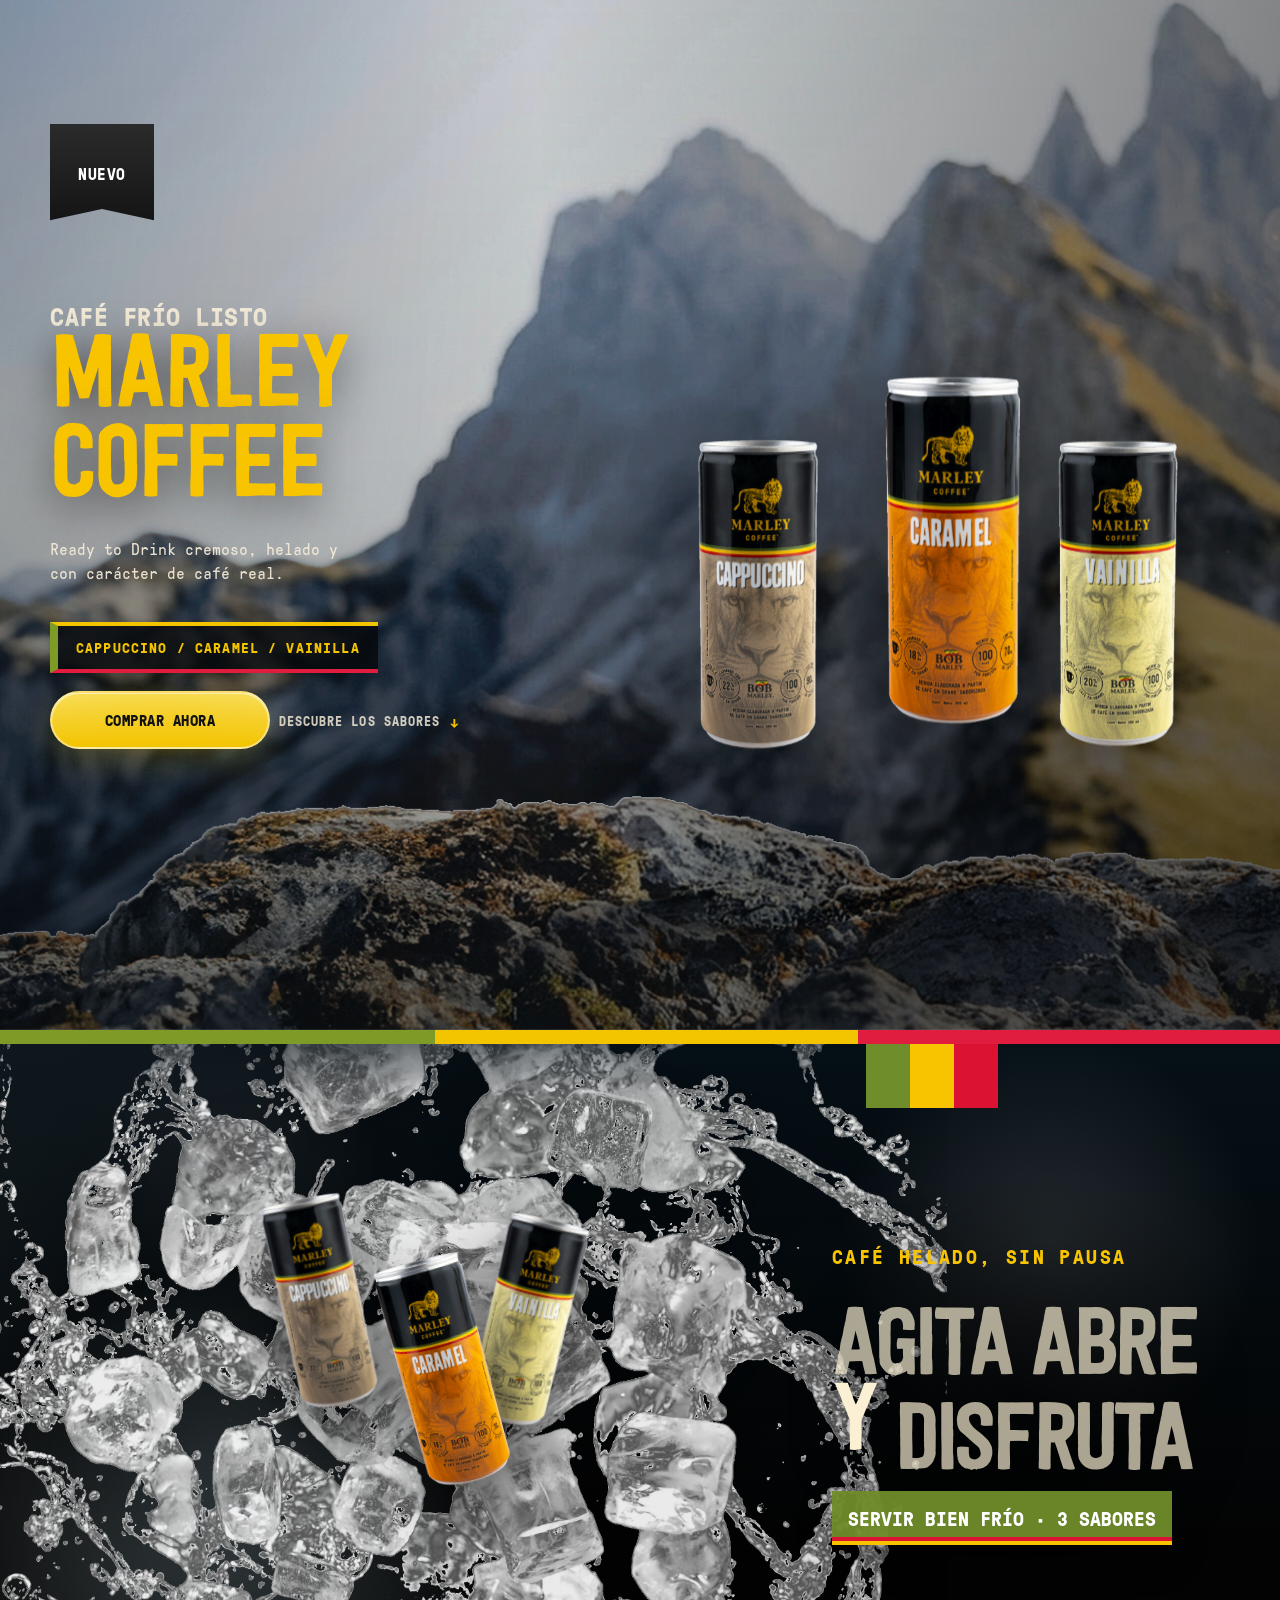
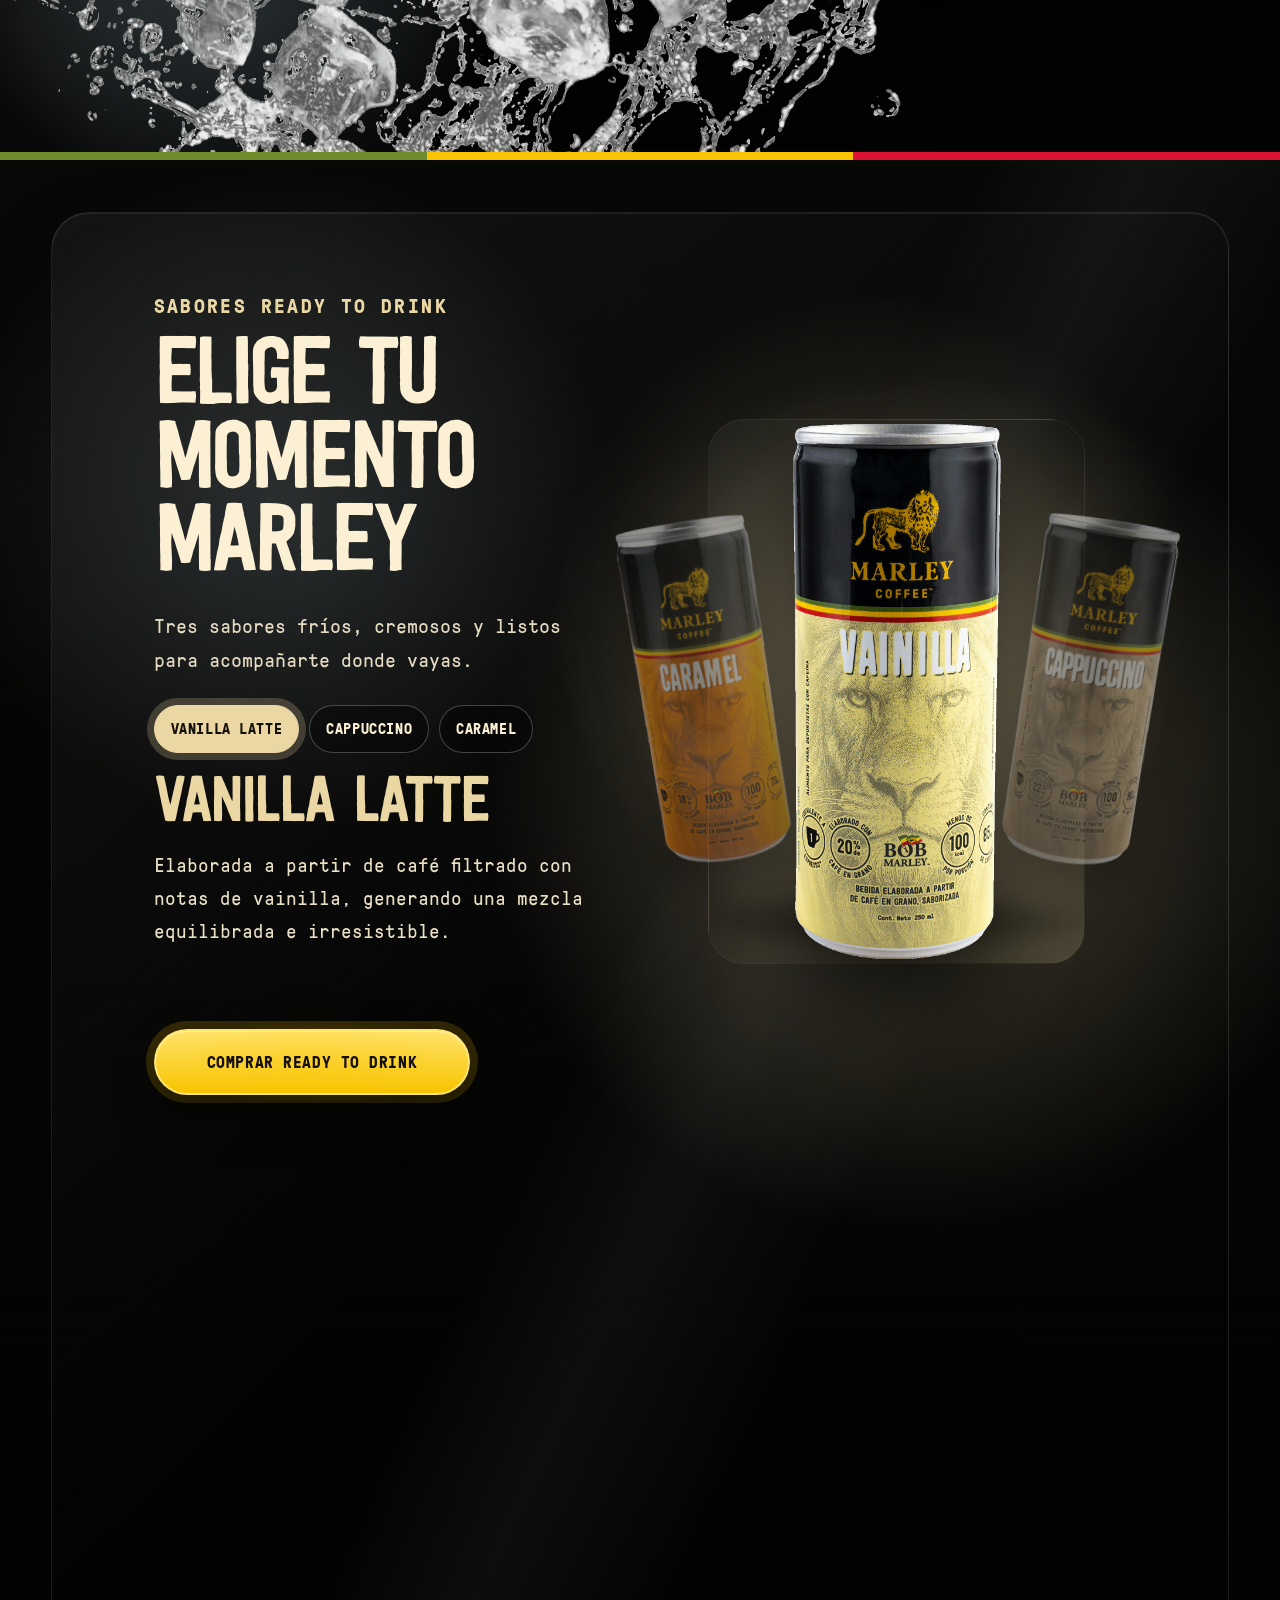
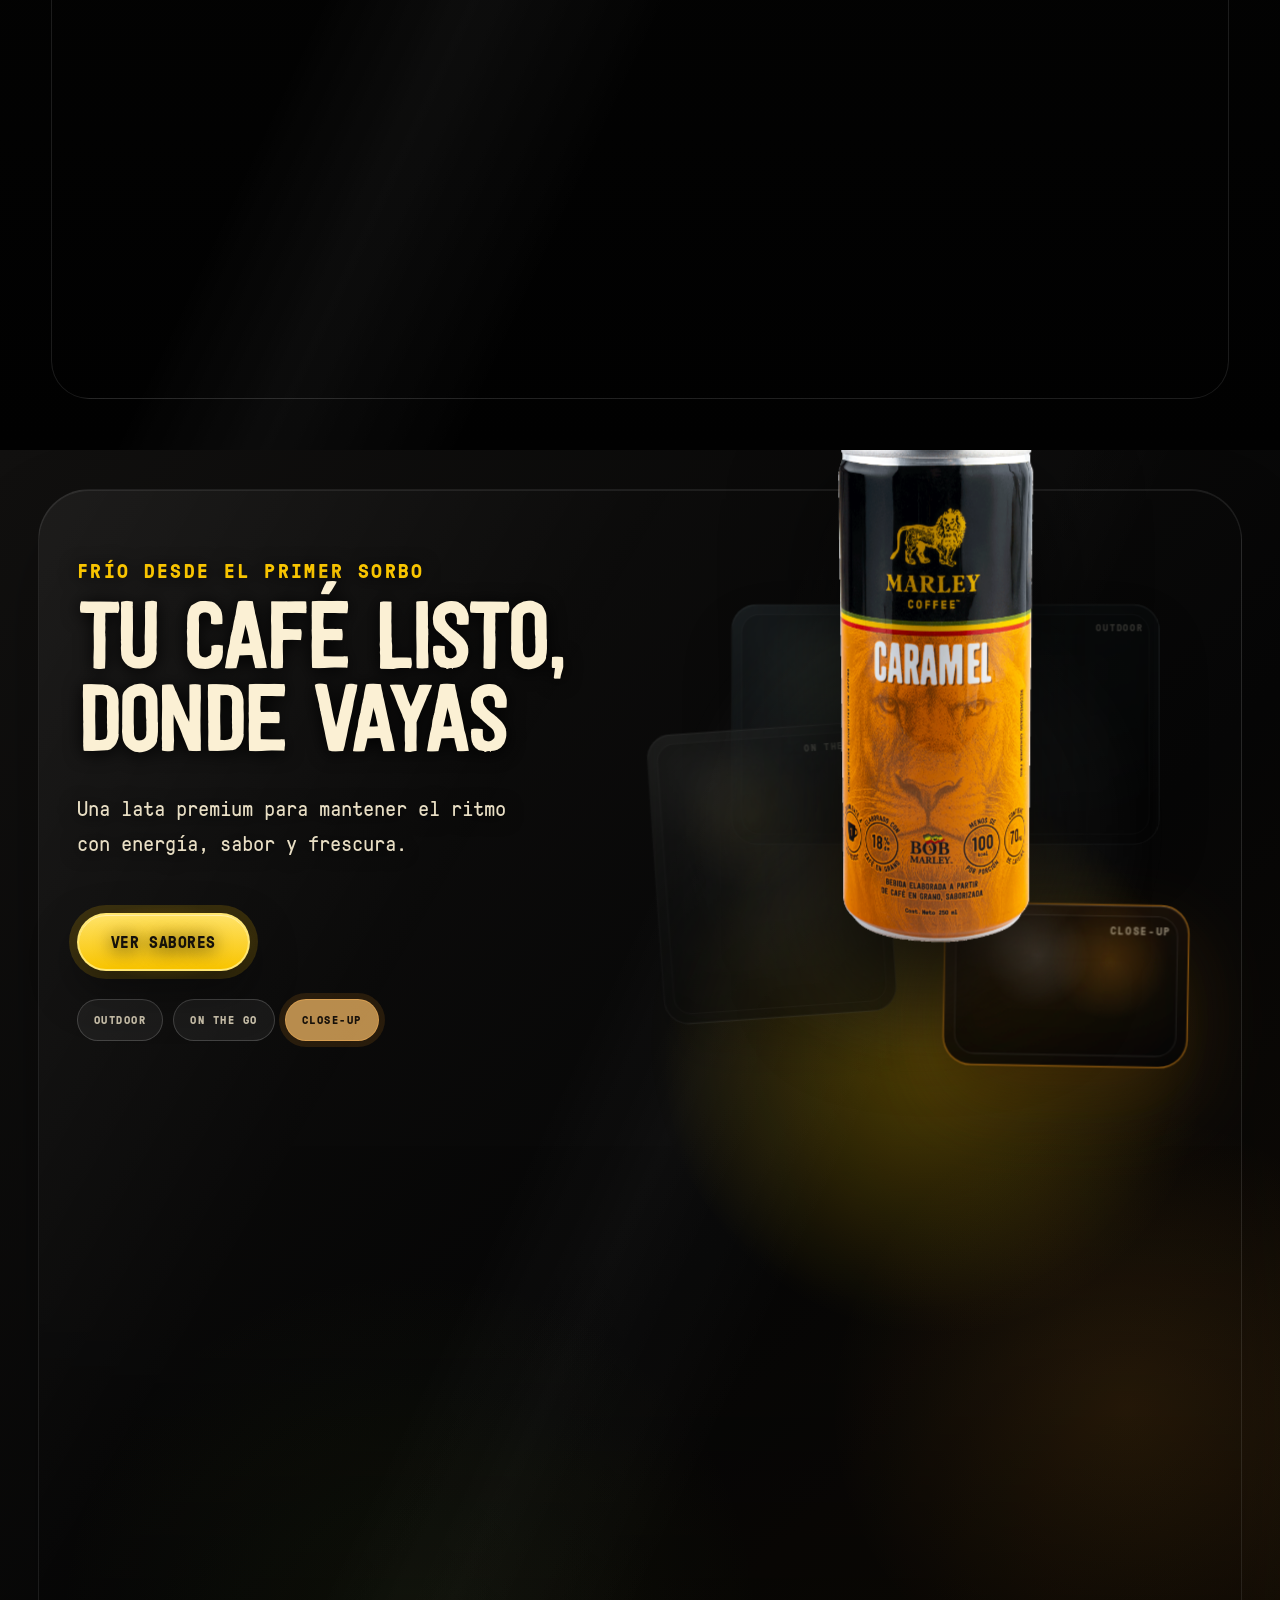
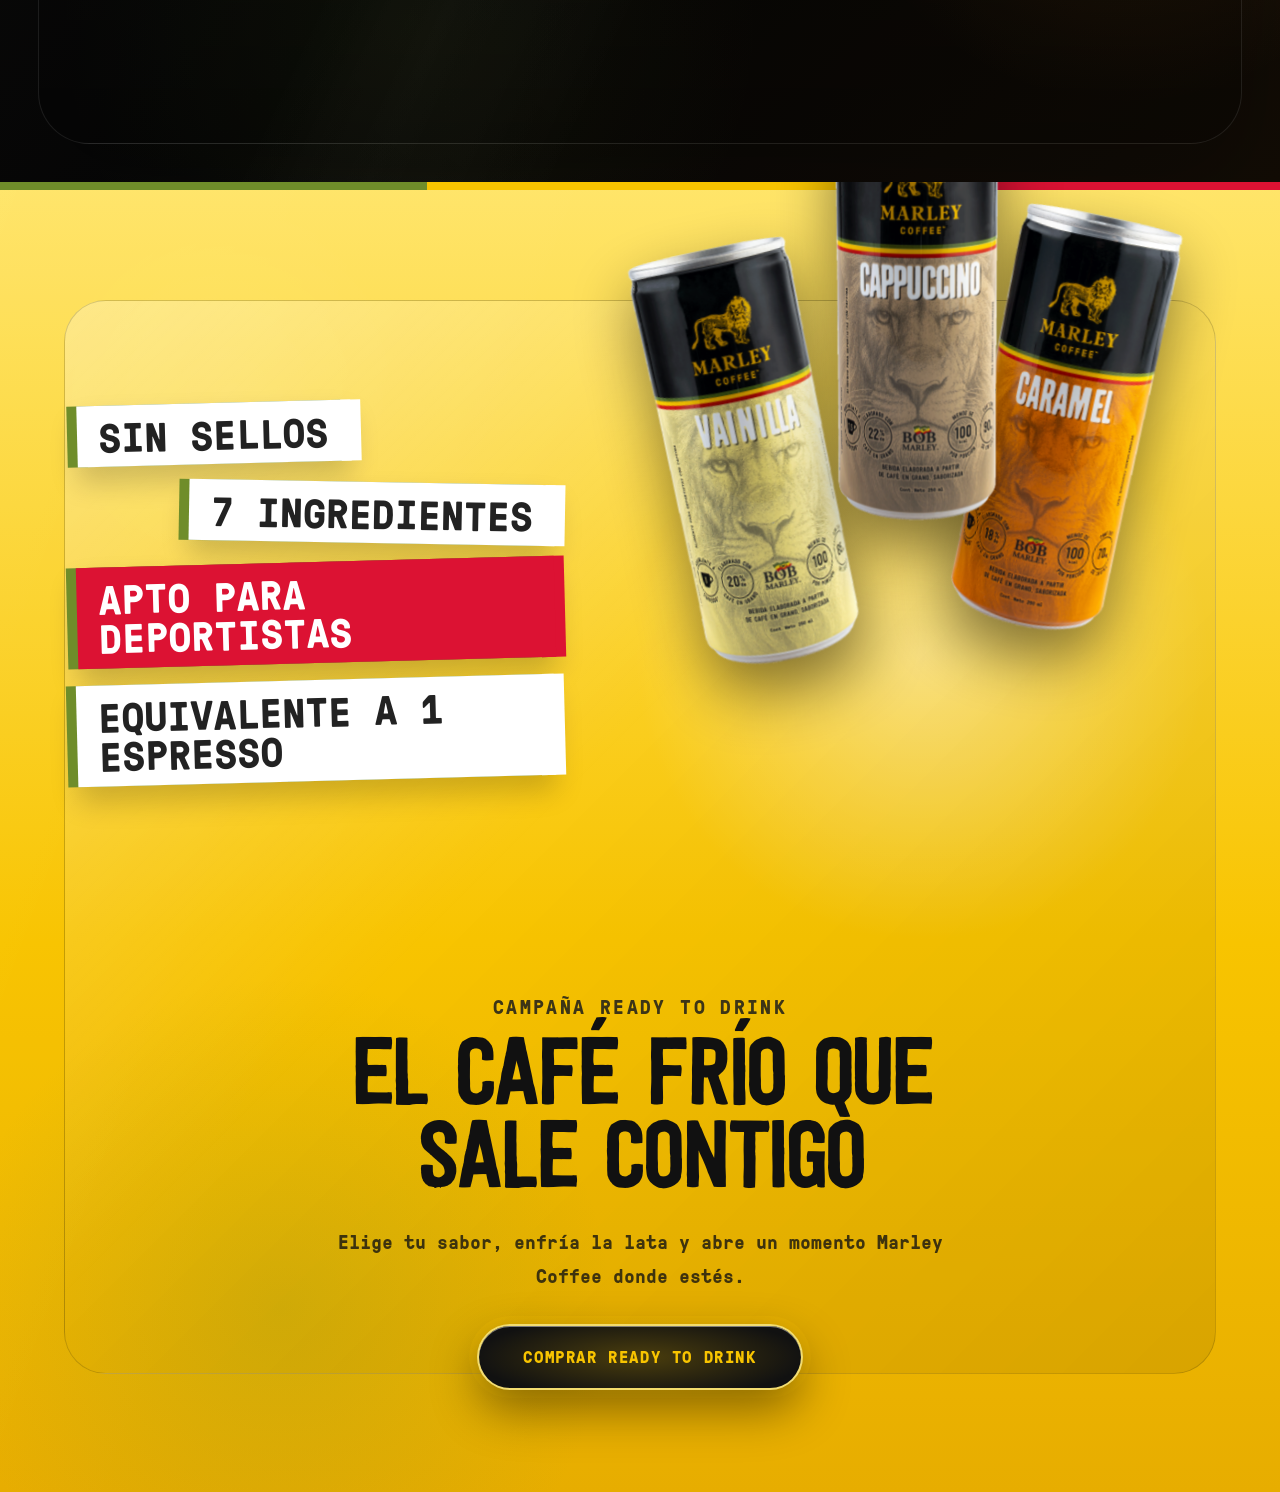
==== commit 688c8f1f: "Add lifestyle scroll reveal interaction" ====
--- a/index.html
+++ b/index.html
@@ -220,12 +220,17 @@
         </div>
       </section>
 
-      <section id="lifestyle" class="lifestyle lifestyle-story section reveal" aria-labelledby="life-title">
+      <section id="lifestyle" class="lifestyle lifestyle-story section reveal" aria-labelledby="life-title" data-active-lifestyle="outdoor">
         <div class="lifestyle-story__copy">
           <p class="eyebrow">Frío desde el primer sorbo</p>
           <h2 id="life-title">Tu café listo, donde vayas</h2>
           <p>Una lata premium para mantener el ritmo con energía, sabor y frescura.</p>
           <a class="button button--compact" href="#sabores">Ver sabores</a>
+          <div class="lifestyle-story__controls" aria-label="Momentos lifestyle">
+            <button type="button" data-lifestyle-button="outdoor" aria-pressed="true">Outdoor</button>
+            <button type="button" data-lifestyle-button="onthego" aria-pressed="false">On the go</button>
+            <button type="button" data-lifestyle-button="closeup" aria-pressed="false">Close-up</button>
+          </div>
         </div>
 
         <div class="lifestyle-story__visual" aria-label="Espacios para futuras imágenes lifestyle Marley Coffee Ready to Drink">
@@ -243,6 +248,12 @@
             <img class="can can--single" data-src="./assets/rtd/rtd-caramel-250ml.png" alt="Lata Marley Coffee Ready to Drink Caramel" loading="lazy" decoding="async" />
           </figure>
         </div>
+
+        <div class="lifestyle-story__markers" aria-hidden="true">
+          <span data-lifestyle-marker="outdoor"></span>
+          <span data-lifestyle-marker="onthego"></span>
+          <span data-lifestyle-marker="closeup"></span>
+        </div>
       </section>
 
       <section id="beneficios" class="closing section reveal" aria-labelledby="closing-title">
--- a/styles.css
+++ b/styles.css
@@ -1836,9 +1836,9 @@
   min-height: clamp(560px, 72svh, 760px);
   padding: clamp(64px, 8vw, 110px) clamp(22px, 6vw, 96px);
   background:
-    radial-gradient(circle at 76% 28%, rgba(248, 196, 0, .22), transparent 24%),
-    radial-gradient(circle at 88% 74%, rgba(216, 137, 31, .2), transparent 22%),
-    radial-gradient(circle at 38% 85%, rgba(111, 141, 42, .14), transparent 25%),
+    radial-gradient(circle at 73% 46%, rgba(248, 196, 0, .2), transparent 23%),
+    radial-gradient(circle at 88% 72%, rgba(216, 137, 31, .14), transparent 20%),
+    radial-gradient(circle at 32% 88%, rgba(111, 141, 42, .1), transparent 24%),
     linear-gradient(135deg, #11100f 0, #060606 58%, #120c05 100%);
 }
 
@@ -1850,16 +1850,17 @@
   border: 1px solid rgba(255, 255, 255, .09);
   border-radius: clamp(28px, 4vw, 52px);
   background:
-    linear-gradient(120deg, rgba(255,255,255,.07), transparent 36%),
-    radial-gradient(circle at 78% 24%, rgba(248,196,0,.1), transparent 26%);
-  box-shadow: inset 0 1px 0 rgba(255,255,255,.09), 0 36px 86px rgba(0,0,0,.2);
+    radial-gradient(circle at 73% 44%, rgba(248,196,0,.12), transparent 24%),
+    linear-gradient(120deg, rgba(255,255,255,.055), transparent 34%),
+    linear-gradient(180deg, transparent 52%, rgba(0,0,0,.28));
+  box-shadow: inset 0 1px 0 rgba(255,255,255,.08), 0 36px 86px rgba(0,0,0,.24);
 }
 
 .lifestyle-story::after {
-  opacity: .5;
+  opacity: .8;
   background:
-    radial-gradient(circle at 78% 18%, rgba(255,255,255,.12), transparent 10%),
-    linear-gradient(115deg, transparent 0 45%, rgba(255,255,255,.05) 52%, transparent 62%);
+    radial-gradient(circle at 72% 48%, transparent 0 22%, rgba(0,0,0,.22) 58%, rgba(0,0,0,.48) 100%),
+    linear-gradient(115deg, transparent 0 45%, rgba(255,255,255,.035) 52%, transparent 62%);
 }
 
 .lifestyle-story__copy {
@@ -1879,36 +1880,42 @@
   position: relative;
   display: grid;
   place-items: center;
-  min-height: clamp(420px, 46vw, 590px);
+  min-height: clamp(400px, 43vw, 560px);
   overflow: visible;
+  perspective: 900px;
 }
 
 .lifestyle-story__visual::before {
   content: "";
   position: absolute;
-  width: min(48vw, 560px);
+  width: min(42vw, 500px);
   aspect-ratio: 1;
   border-radius: 50%;
-  background: radial-gradient(circle, rgba(248,196,0,.24), transparent 66%);
-  filter: blur(8px);
+  background:
+    radial-gradient(circle, rgba(248,196,0,.3), rgba(216,137,31,.14) 34%, transparent 68%);
+  filter: blur(12px);
 }
 
 .lifestyle-slot {
   position: absolute;
   display: flex;
-  align-items: end;
-  justify-content: start;
-  padding: 18px;
-  border: 1px solid rgba(255,255,255,.16);
-  border-radius: 28px;
+  align-items: start;
+  justify-content: end;
+  padding: clamp(12px, 1.3vw, 18px);
+  border: 1px solid rgba(255,255,255,.12);
+  border-radius: clamp(18px, 2.2vw, 30px);
   overflow: hidden;
   background:
-    linear-gradient(135deg, rgba(255,255,255,.13), transparent 38%),
-    radial-gradient(circle at 72% 28%, rgba(248,196,0,.2), transparent 28%),
-    linear-gradient(160deg, rgba(20,27,25,.92), rgba(8,8,8,.72));
-  box-shadow: inset 0 1px 0 rgba(255,255,255,.13), 0 26px 58px rgba(0,0,0,.42);
+    radial-gradient(circle at 42% 30%, rgba(255, 207, 48, .16), transparent 31%),
+    linear-gradient(135deg, rgba(255,255,255,.08), rgba(255,255,255,.018) 46%, rgba(0,0,0,.28)),
+    linear-gradient(160deg, rgba(24, 28, 24, .76), rgba(5,5,5,.88));
+  box-shadow:
+    inset 0 1px 0 rgba(255,255,255,.12),
+    inset 0 -38px 70px rgba(0,0,0,.24),
+    0 28px 60px rgba(0,0,0,.38);
+  backdrop-filter: blur(8px);
   transform: translate3d(0, 0, 0);
-  transition: transform .28s ease, filter .28s ease, border-color .28s ease;
+  transition: transform .28s ease, filter .28s ease, border-color .28s ease, opacity .28s ease;
 }
 
 .lifestyle-slot::before {
@@ -1916,40 +1923,40 @@
   position: absolute;
   inset: 0;
   background:
-    radial-gradient(circle at 24% 20%, rgba(255,255,255,.14) 0 1px, transparent 2px),
-    radial-gradient(circle at 76% 74%, rgba(255,255,255,.08) 0 1px, transparent 2px),
-    linear-gradient(90deg, transparent, rgba(255,255,255,.055), transparent);
-  background-size: 26px 26px, 31px 31px, 100% 100%;
-  opacity: .42;
+    linear-gradient(135deg, rgba(255,255,255,.13), transparent 34%),
+    radial-gradient(circle at 24% 18%, rgba(255,255,255,.1), transparent 22%),
+    linear-gradient(180deg, transparent 48%, rgba(0,0,0,.42));
+  opacity: .58;
   mix-blend-mode: screen;
 }
 
 .lifestyle-slot::after {
   content: "";
   position: absolute;
-  inset: 12px;
-  border: 1px dashed rgba(248,196,0,.24);
-  border-radius: 20px;
+  inset: 10px;
+  border: 1px solid rgba(255,255,255,.08);
+  border-radius: calc(clamp(18px, 2.2vw, 30px) - 8px);
+  box-shadow: inset 0 0 42px rgba(0,0,0,.28);
 }
 
 .lifestyle-slot span {
   position: relative;
   z-index: 1;
-  padding: 8px 10px;
-  border-radius: 999px;
-  background: rgba(0,0,0,.42);
-  color: rgba(251,240,212,.92);
+  padding: 0;
+  background: transparent;
+  color: rgba(251,240,212,.82);
   font-family: var(--font-subtitle);
-  font-size: .78rem;
+  font-size: .68rem;
   font-weight: 700;
-  letter-spacing: .12em;
+  letter-spacing: .14em;
   text-transform: uppercase;
+  opacity: .56;
 }
 
 .lifestyle-slot--outdoor {
-  top: 3%;
-  right: 7%;
-  width: min(76%, 470px);
+  top: 5%;
+  right: 4%;
+  width: min(82%, 520px);
   aspect-ratio: 16 / 9;
   background:
     linear-gradient(145deg, rgba(146,199,231,.15), transparent 42%),
@@ -1958,29 +1965,30 @@
 }
 
 .lifestyle-slot--onthego {
-  left: 0;
-  bottom: 10%;
-  width: min(54%, 315px);
+  left: 1%;
+  bottom: 14%;
+  width: min(46%, 290px);
   aspect-ratio: 4 / 5;
-  transform: rotate(-5deg);
+  transform: rotate(-4deg) translateZ(-18px);
 }
 
 .lifestyle-slot--closeup {
-  right: 0;
-  bottom: 2%;
-  width: min(48%, 290px);
+  right: 3%;
+  bottom: 7%;
+  width: min(42%, 250px);
   aspect-ratio: 3 / 2;
-  transform: rotate(4deg);
+  transform: rotate(3deg) translateZ(8px);
   background:
-    linear-gradient(135deg, rgba(255,255,255,.16), transparent 40%),
-    radial-gradient(circle at 68% 35%, rgba(216,137,31,.24), transparent 30%),
-    linear-gradient(160deg, rgba(40,24,10,.92), rgba(7,7,7,.74));
+    radial-gradient(circle at 38% 32%, rgba(255,255,255,.13), transparent 28%),
+    radial-gradient(circle at 68% 35%, rgba(216,137,31,.2), transparent 30%),
+    linear-gradient(160deg, rgba(40,24,10,.76), rgba(7,7,7,.88));
 }
 
 .lifestyle-story__can {
-  z-index: 3;
+  z-index: 4;
   justify-self: center;
   align-self: center;
+  filter: drop-shadow(0 46px 42px rgba(0,0,0,.68));
 }
 
 .lifestyle-story__can .can--single,
@@ -1996,8 +2004,8 @@
     transform: translateY(-6px);
   }
 
-  .lifestyle-slot--onthego:hover { transform: rotate(-5deg) translateY(-6px); }
-  .lifestyle-slot--closeup:hover { transform: rotate(4deg) translateY(-6px); }
+  .lifestyle-slot--onthego:hover { transform: rotate(-4deg) translateY(-6px) translateZ(-18px); }
+  .lifestyle-slot--closeup:hover { transform: rotate(3deg) translateY(-6px) translateZ(8px); }
 }
 
 @media (max-width: 900px) {
@@ -2014,27 +2022,27 @@
   }
 
   .lifestyle-story__visual {
-    min-height: clamp(340px, 78vw, 470px);
+    min-height: clamp(330px, 76vw, 460px);
     width: min(100%, 620px);
     justify-self: center;
   }
 
   .lifestyle-slot--outdoor {
-    top: 0;
-    right: 4%;
-    width: 82%;
+    top: 2%;
+    right: 2%;
+    width: 84%;
   }
 
   .lifestyle-slot--onthego {
-    left: 2%;
-    bottom: 7%;
-    width: 43%;
+    left: 1%;
+    bottom: 8%;
+    width: 42%;
   }
 
   .lifestyle-slot--closeup {
     right: 1%;
-    bottom: 5%;
-    width: 46%;
+    bottom: 9%;
+    width: 43%;
   }
 
   .lifestyle-story__can .can--single,
@@ -2071,19 +2079,19 @@
   }
 
   .lifestyle-slot {
-    padding: 12px;
+    padding: 10px;
     border-radius: 20px;
   }
 
   .lifestyle-slot::after {
-    inset: 8px;
+    inset: 7px;
     border-radius: 14px;
   }
 
   .lifestyle-slot span {
-    padding: 6px 8px;
-    font-size: .64rem;
-    letter-spacing: .09em;
+    font-size: .58rem;
+    letter-spacing: .1em;
+    opacity: .48;
   }
 
   .lifestyle-slot--outdoor {
@@ -2117,3 +2125,172 @@
     transition-duration: .001ms !important;
   }
 }
+
+/* PR #27: scroll/tap lifestyle story reveal states. */
+.lifestyle-story {
+  --lifestyle-glow: rgba(146, 199, 231, .26);
+  --lifestyle-accent: rgba(146, 199, 231, .62);
+  min-height: 148svh;
+  align-items: start;
+  transition: background .42s ease;
+}
+
+.lifestyle-story[data-active-lifestyle="outdoor"] {
+  --lifestyle-glow: rgba(146, 199, 231, .28);
+  --lifestyle-accent: rgba(146, 199, 231, .68);
+}
+
+.lifestyle-story[data-active-lifestyle="onthego"] {
+  --lifestyle-glow: rgba(248, 196, 0, .28);
+  --lifestyle-accent: rgba(248, 196, 0, .68);
+}
+
+.lifestyle-story[data-active-lifestyle="closeup"] {
+  --lifestyle-glow: rgba(216, 137, 31, .32);
+  --lifestyle-accent: rgba(216, 137, 31, .72);
+}
+
+.lifestyle-story__copy,
+.lifestyle-story__visual {
+  position: sticky;
+  top: clamp(86px, 12svh, 128px);
+}
+
+.lifestyle-story__controls {
+  display: flex;
+  flex-wrap: wrap;
+  gap: 10px;
+  margin-top: 28px;
+}
+
+.lifestyle-story__controls button {
+  appearance: none;
+  border: 1px solid rgba(255,255,255,.18);
+  border-radius: 999px;
+  background: rgba(255,255,255,.055);
+  color: rgba(251,240,212,.78);
+  cursor: pointer;
+  font: 700 .72rem/1 var(--font-subtitle);
+  letter-spacing: .13em;
+  min-height: 42px;
+  padding: 12px 16px;
+  text-transform: uppercase;
+  transition: background .25s ease, border-color .25s ease, box-shadow .25s ease, color .25s ease, transform .25s ease;
+}
+
+.lifestyle-story__controls button[aria-pressed="true"] {
+  background: color-mix(in srgb, var(--lifestyle-accent) 72%, #fbf0d4 28%);
+  border-color: color-mix(in srgb, var(--lifestyle-accent) 82%, #fff 18%);
+  box-shadow: 0 0 0 6px color-mix(in srgb, var(--lifestyle-accent) 20%, transparent);
+  color: #17110a;
+}
+
+.lifestyle-story__controls button:hover,
+.lifestyle-story__controls button:focus-visible {
+  border-color: var(--lifestyle-accent);
+  color: #fbf0d4;
+  transform: translateY(-1px);
+}
+
+.lifestyle-story__controls button[aria-pressed="true"]:hover,
+.lifestyle-story__controls button[aria-pressed="true"]:focus-visible {
+  color: #17110a;
+}
+
+.lifestyle-story__visual::before {
+  background: radial-gradient(circle, var(--lifestyle-glow), rgba(255,255,255,.08) 34%, transparent 68%);
+  transition: background .42s ease, transform .42s ease, filter .42s ease;
+}
+
+.lifestyle-slot {
+  opacity: .46;
+  filter: saturate(.78) brightness(.88);
+  z-index: 1;
+  transform: translate3d(0, 10px, -24px) scale(.94);
+  transition: transform .42s ease, filter .42s ease, border-color .42s ease, opacity .42s ease, box-shadow .42s ease;
+}
+
+.lifestyle-slot--outdoor { transform: translate3d(0, 10px, -24px) scale(.94); }
+.lifestyle-slot--onthego { transform: rotate(-4deg) translate3d(-4px, 12px, -34px) scale(.92); }
+.lifestyle-slot--closeup { transform: rotate(3deg) translate3d(6px, 12px, -18px) scale(.92); }
+
+.lifestyle-story[data-active-lifestyle="outdoor"] .lifestyle-slot--outdoor,
+.lifestyle-story[data-active-lifestyle="onthego"] .lifestyle-slot--onthego,
+.lifestyle-story[data-active-lifestyle="closeup"] .lifestyle-slot--closeup {
+  opacity: 1;
+  filter: saturate(1.08) brightness(1.08);
+  z-index: 3;
+  border-color: var(--lifestyle-accent);
+  box-shadow: inset 0 1px 0 rgba(255,255,255,.18), inset 0 -38px 70px rgba(0,0,0,.2), 0 34px 78px color-mix(in srgb, var(--lifestyle-accent) 24%, rgba(0,0,0,.54));
+  transform: translate3d(0, 0, 0) scale(1);
+}
+
+.lifestyle-story[data-active-lifestyle="onthego"] .lifestyle-slot--onthego { transform: rotate(-2deg) translate3d(0, 0, 0) scale(1); }
+.lifestyle-story[data-active-lifestyle="closeup"] .lifestyle-slot--closeup { transform: rotate(1deg) translate3d(0, 0, 0) scale(1.02); }
+
+.lifestyle-story__can {
+  transition: filter .42s ease;
+}
+
+.lifestyle-story[data-active-lifestyle="outdoor"] .lifestyle-story__can { filter: drop-shadow(0 42px 42px rgba(0,0,0,.62)); }
+.lifestyle-story[data-active-lifestyle="onthego"] .lifestyle-story__can { filter: drop-shadow(0 48px 42px rgba(0,0,0,.68)); }
+.lifestyle-story[data-active-lifestyle="closeup"] .lifestyle-story__can { filter: drop-shadow(0 54px 48px rgba(0,0,0,.72)); }
+
+.lifestyle-story__markers {
+  position: absolute;
+  inset: 0;
+  display: grid;
+  grid-template-rows: repeat(3, 1fr);
+  pointer-events: none;
+}
+
+.lifestyle-story__markers span { min-height: 42svh; }
+
+@media (max-width: 900px) {
+  .lifestyle-story {
+    min-height: auto;
+  }
+
+  .lifestyle-story__copy,
+  .lifestyle-story__visual {
+    position: relative;
+    top: auto;
+  }
+
+  .lifestyle-story__controls {
+    margin-top: 22px;
+  }
+
+  .lifestyle-story__controls button {
+    flex: 1 1 30%;
+    min-width: 0;
+    padding-inline: 12px;
+  }
+
+  .lifestyle-story__markers { display: none; }
+}
+
+@media (max-width: 360px) {
+  .lifestyle-story__controls button {
+    flex-basis: 100%;
+  }
+}
+
+@media (prefers-reduced-motion: reduce) {
+  .lifestyle-story,
+  .lifestyle-story *,
+  .lifestyle-story *::before,
+  .lifestyle-story *::after {
+    transition-duration: .001ms !important;
+    animation-duration: .001ms !important;
+  }
+
+  .lifestyle-slot,
+  .lifestyle-slot--onthego,
+  .lifestyle-slot--closeup,
+  .lifestyle-story[data-active-lifestyle="outdoor"] .lifestyle-slot--outdoor,
+  .lifestyle-story[data-active-lifestyle="onthego"] .lifestyle-slot--onthego,
+  .lifestyle-story[data-active-lifestyle="closeup"] .lifestyle-slot--closeup {
+    transform: none;
+  }
+}
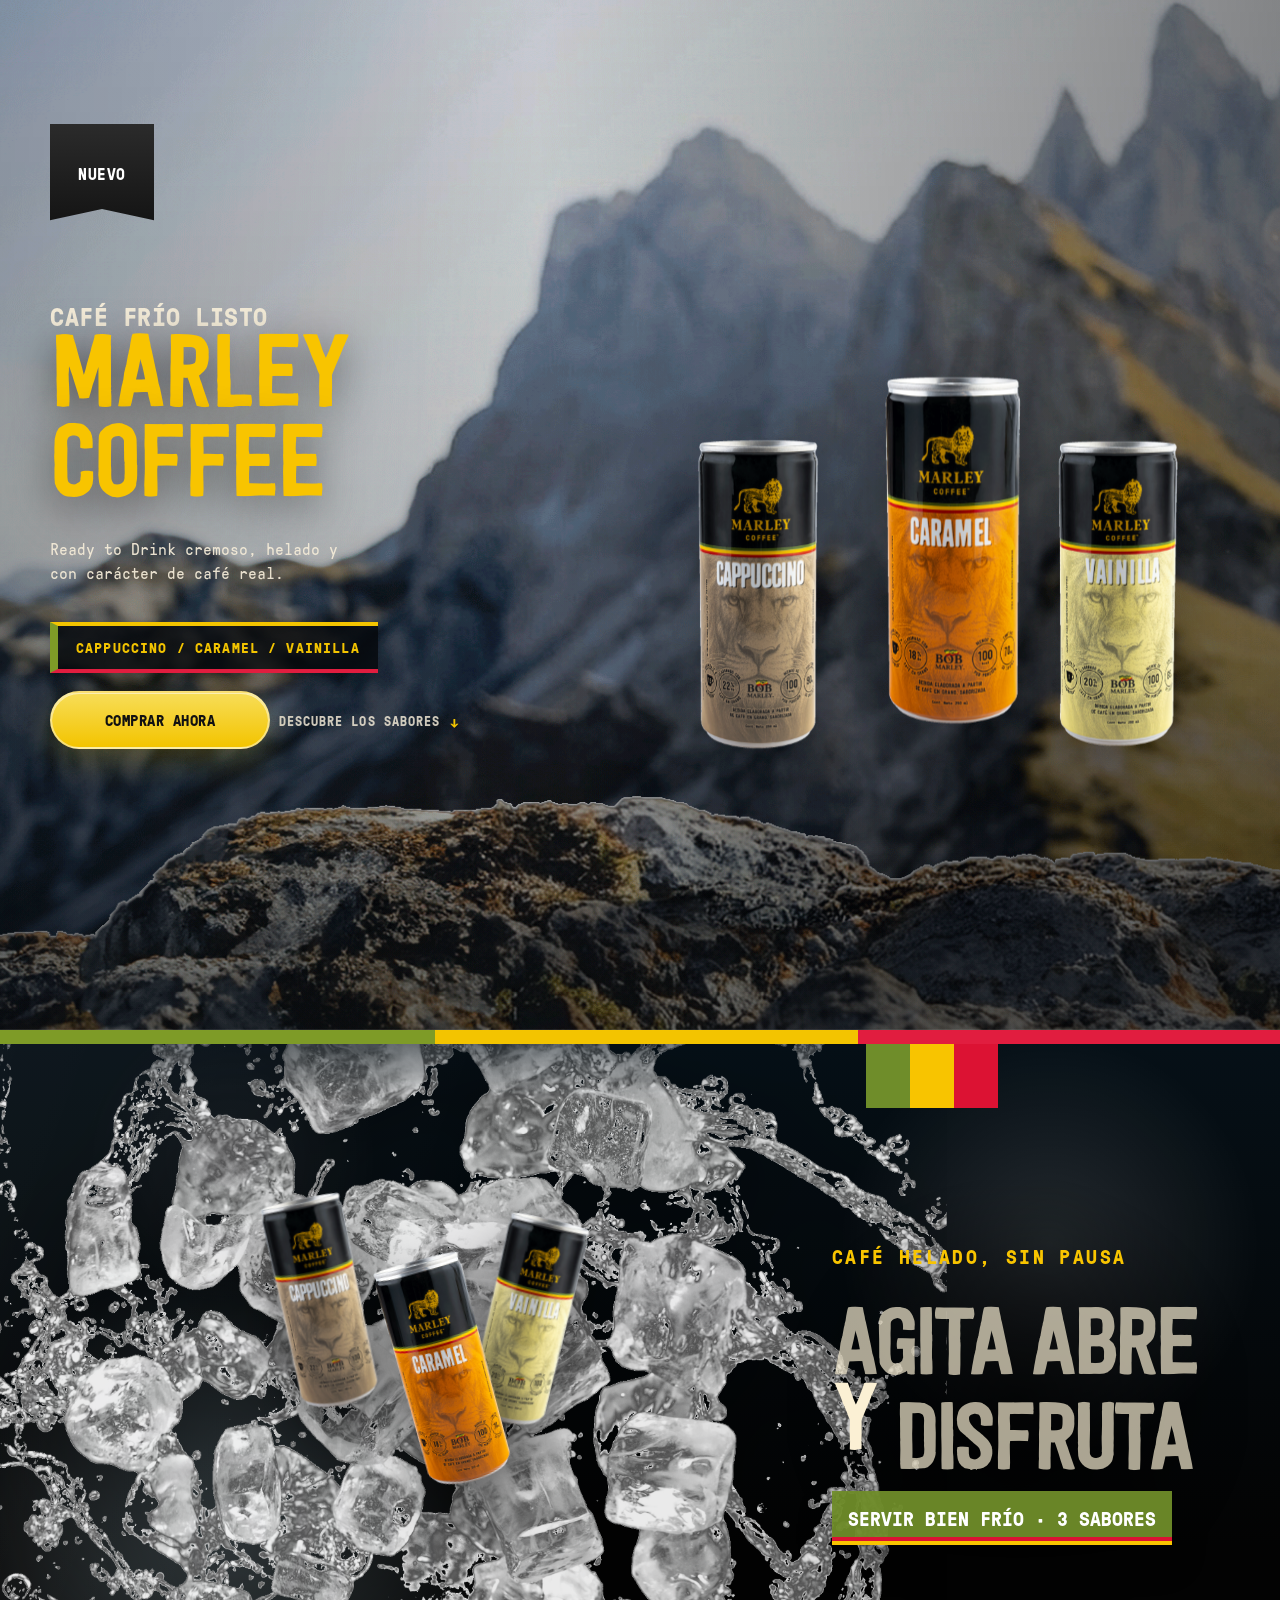
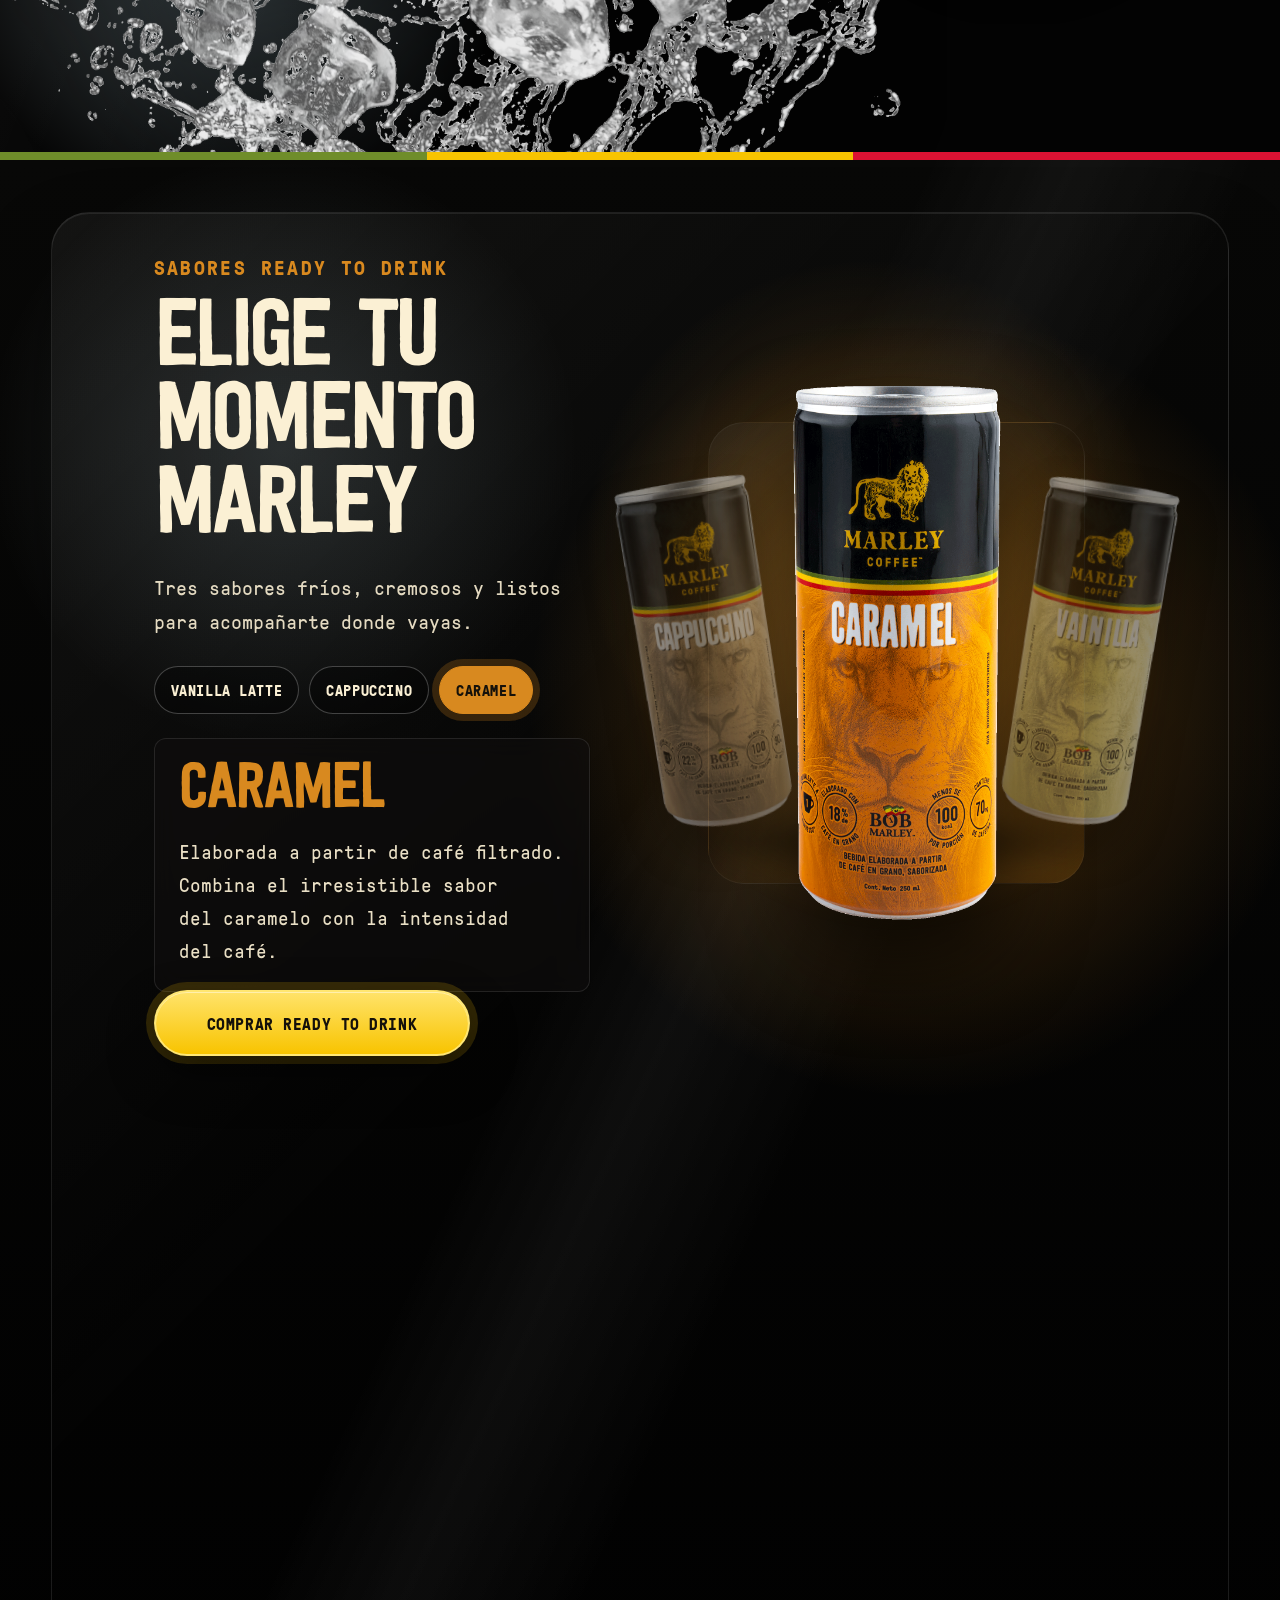
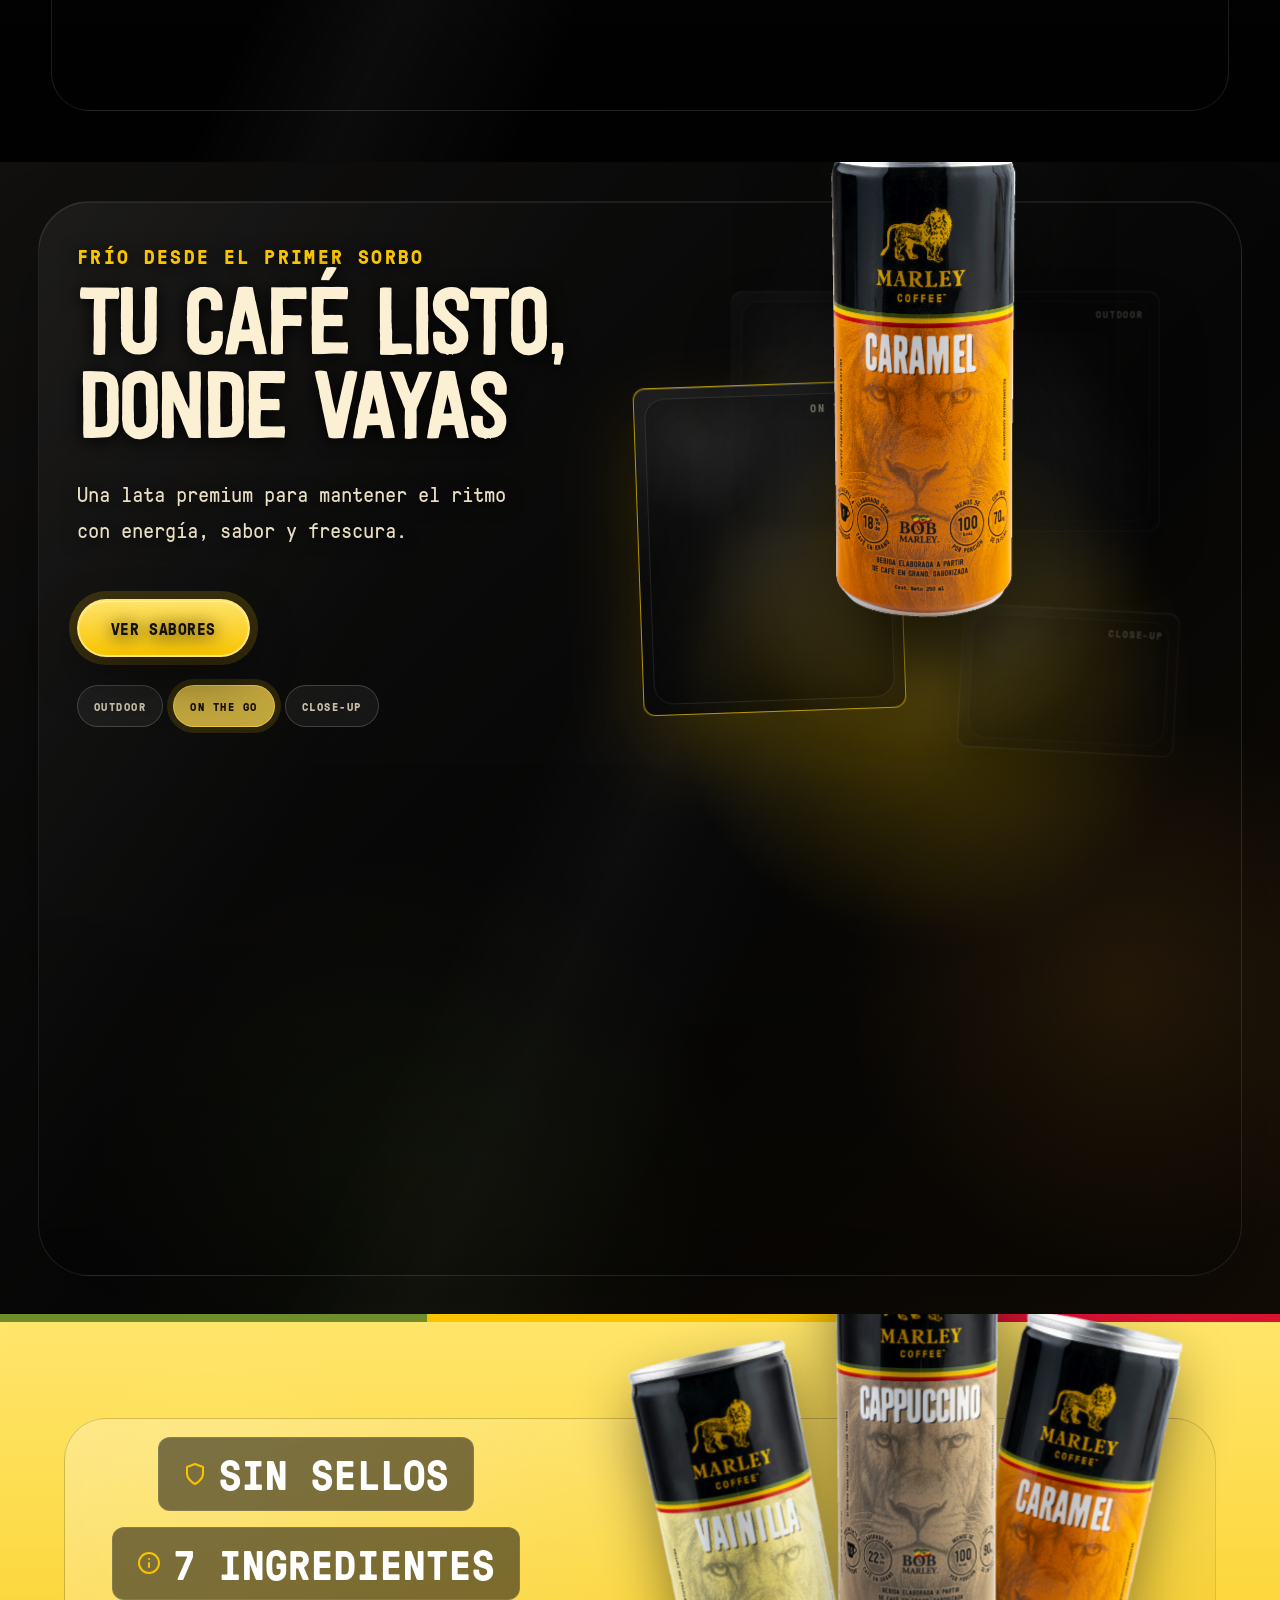
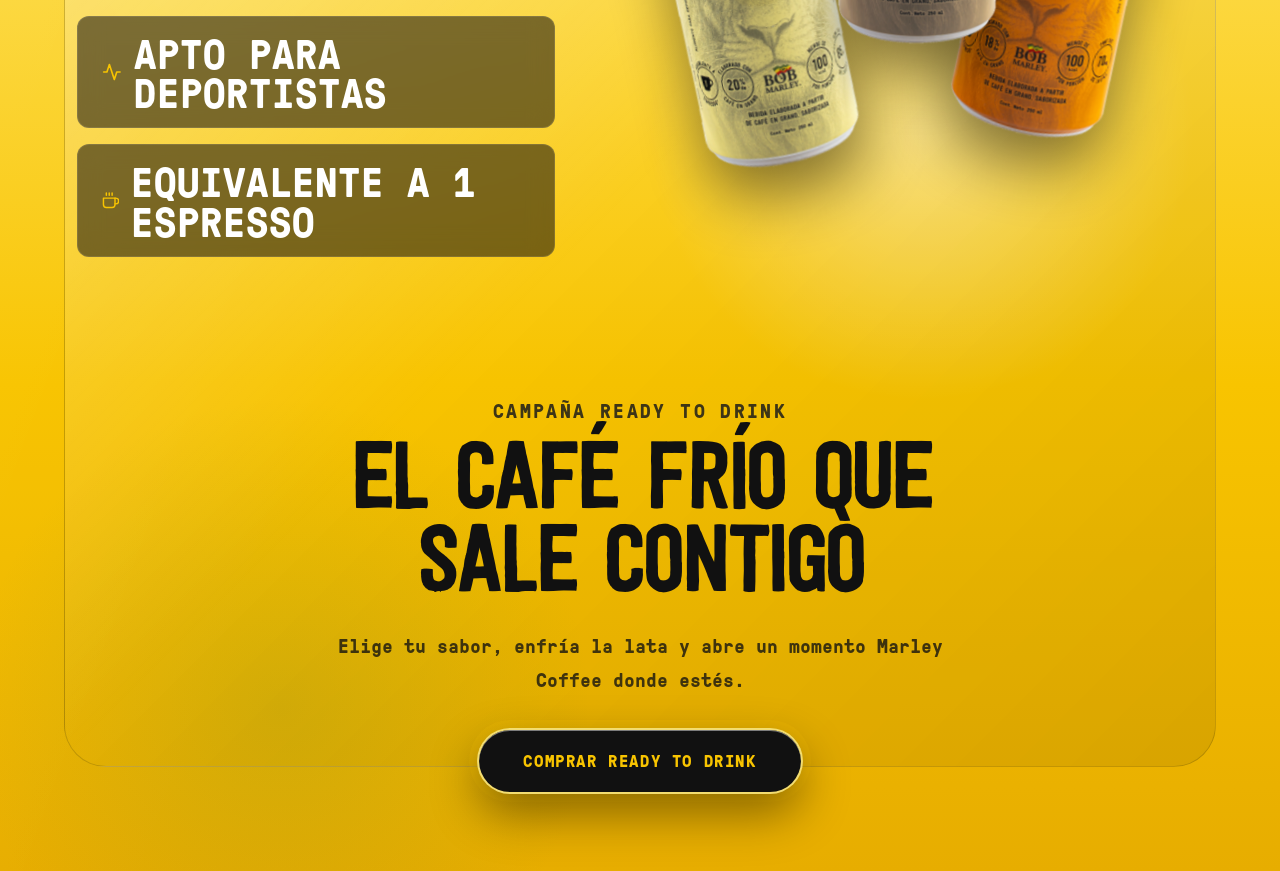
==== commit 29f219cd: "UI/UX Premium enhancements: Glassmorphism, 3D Tilt, Icons, and Progress Bar" ====
--- a/index.html
+++ b/index.html
@@ -29,6 +29,7 @@
     <link rel="stylesheet" href="./styles.css" />
   </head>
   <body>
+    <div id="scroll-progress" aria-hidden="true"></div>
     <main class="rtd-page" data-parallax-root>
       <section id="inicio" class="hero hero--mountain" aria-labelledby="hero-title">
         <div class="hero__media" aria-hidden="true">
@@ -260,7 +261,22 @@
         <span class="rasta-stripe rasta-stripe--top" aria-hidden="true"></span>
         <div class="closing__labels" aria-label="Beneficios Ready to Drink">
           <!-- These claims must be legally/nutritionally validated before production. -->
-          <span>Sin sellos</span><span>7 ingredientes</span><span>Apto para deportistas</span><span>Equivalente a 1 espresso</span>
+          <span>
+            <svg viewBox="0 0 24 24" fill="none" stroke="currentColor" stroke-width="2" stroke-linecap="round" stroke-linejoin="round" class="benefit-icon"><path d="M12 22s8-4 8-10V5l-8-3-8 3v7c0 6 8 10 8 10z"></path></svg>
+            <div>Sin sellos</div>
+          </span>
+          <span>
+            <svg viewBox="0 0 24 24" fill="none" stroke="currentColor" stroke-width="2" stroke-linecap="round" stroke-linejoin="round" class="benefit-icon"><circle cx="12" cy="12" r="10"></circle><path d="M12 16v-4"></path><path d="M12 8h.01"></path></svg>
+            <div>7 ingredientes</div>
+          </span>
+          <span>
+            <svg viewBox="0 0 24 24" fill="none" stroke="currentColor" stroke-width="2" stroke-linecap="round" stroke-linejoin="round" class="benefit-icon"><path d="M22 12h-4l-3 9L9 3l-3 9H2"></path></svg>
+            <div>Apto para deportistas</div>
+          </span>
+          <span>
+            <svg viewBox="0 0 24 24" fill="none" stroke="currentColor" stroke-width="2" stroke-linecap="round" stroke-linejoin="round" class="benefit-icon"><path d="M18 8h1a4 4 0 0 1 0 8h-1"></path><path d="M2 8h16v9a4 4 0 0 1-4 4H6a4 4 0 0 1-4-4V8z"></path><line x1="6" y1="1" x2="6" y2="4"></line><line x1="10" y1="1" x2="10" y2="4"></line><line x1="14" y1="1" x2="14" y2="4"></line></svg>
+            <div>Equivalente a 1 espresso</div>
+          </span>
         </div>
         <div class="closing__group" aria-label="Tres latas Marley Coffee Ready to Drink">
           <figure class="can-wrap can-wrap--group can-wrap--group-van" data-parallax data-speed="0.18"><img class="can can--hero" data-src="./assets/rtd/rtd-vainilla-latte-250ml.png" alt="Lata Marley Coffee Ready to Drink Vanilla Latte" loading="lazy" decoding="async" /></figure>
--- a/styles.css
+++ b/styles.css
@@ -1,3 +1,23 @@
+/* ===================================================================
+   Marley RTD Parallax — Consolidated Stylesheet
+   =================================================================== */
+
+#scroll-progress {
+  position: fixed;
+  top: 0;
+  left: 0;
+  width: 100%;
+  height: 4px;
+  background: var(--gold);
+  transform-origin: 0 50%;
+  transform: scaleX(0);
+  z-index: 1000;
+  will-change: transform;
+}
+
+/* ------------------------------------------------------------------
+   1. @font-face declarations
+   ------------------------------------------------------------------ */
 @font-face {
   font-family: "Marley Festivo";
   src: url("./assets/fonts/FestivoLettersNo1-Regular.otf") format("opentype");
@@ -22,6 +42,9 @@
   font-display: swap;
 }
 
+/* ------------------------------------------------------------------
+   2. :root variables (merged)
+   ------------------------------------------------------------------ */
 :root {
   --black: #050505;
   --charcoal: #11100f;
@@ -36,14 +59,31 @@
   --font-title: "Marley Festivo", Helvetica, "Arial Black", Arial, sans-serif;
   --font-body: "GT Pressura Mono", "Courier New", Courier, monospace;
   --font-subtitle: "GT Pressura Mono", "Courier New", Courier, monospace;
-}
-
+
+  /* Mountain-hero aliases */
+  --mc-bg: #06080b;
+  --mc-text: #f2ead7;
+  --mc-yellow: #f3c400;
+  --mc-green: #7e9b27;
+  --mc-red: #e11d3f;
+  --mc-shadow: 0 24px 60px rgba(0, 0, 0, 0.45);
+
+  /* Premium easing */
+  --ease-out-expo: cubic-bezier(0.16, 1, 0.3, 1);
+  --ease-in-out-smooth: cubic-bezier(0.45, 0, 0.15, 1);
+}
+
+/* ------------------------------------------------------------------
+   3. Reset & base styles
+   ------------------------------------------------------------------ */
 * { box-sizing: border-box; }
+
 html {
   max-width: 100%;
   overflow-x: clip;
   scroll-behavior: smooth;
 }
+
 body {
   margin: 0;
   background: var(--black);
@@ -54,136 +94,9 @@
   overflow-x: clip;
 }
 
-.rtd-page { min-height: 100vh; background: radial-gradient(circle at 50% 0, #16222a 0, var(--black) 42%); }
-.section { position: relative; isolation: isolate; overflow: clip; min-height: 100svh; padding: clamp(96px, 10vw, 160px) clamp(22px, 6vw, 96px); }
-.section::after { content: ""; position: absolute; inset: 0; z-index: -1; pointer-events: none; background: radial-gradient(circle at 18% 16%, rgba(255,255,255,.11), transparent 12%), linear-gradient(110deg, rgba(255,255,255,.06), transparent 34%), linear-gradient(180deg, transparent 72%, rgba(0,0,0,.22)); mix-blend-mode: screen; opacity: .64; }
-
-h1, h2 { margin: 0; font-family: var(--font-title); font-weight: 400; line-height: .88; letter-spacing: -.045em; text-transform: uppercase; }
-h1 { font-size: clamp(4.35rem, 10.6vw, 10.6rem); color: var(--gold); text-shadow: 0 10px 42px rgba(0,0,0,.55); }
-h2 { font-size: clamp(3.35rem, 7.4vw, 8rem); text-wrap: balance; }
-p { font-family: var(--font-body); font-weight: 400; font-size: clamp(1.08rem, 1.55vw, 1.34rem); line-height: 1.72; }
-.eyebrow { margin: 0 0 16px; color: var(--section-accent, var(--gold)); font-weight: 700; letter-spacing: .12em; text-transform: uppercase; }
-
-.button { display: inline-flex; align-items: center; justify-content: center; min-height: 62px; margin-top: 32px; padding: 19px 38px; border: 2px solid var(--gold); border-radius: 999px; background: linear-gradient(180deg, #ffe36a, var(--gold)); color: #15110a; font-family: var(--font-subtitle); font-weight: 900; text-decoration: none; text-transform: uppercase; box-shadow: 0 20px 48px rgba(0,0,0,.42), 0 0 0 8px rgba(248,196,0,.18), inset 0 1px 0 rgba(255,255,255,.45); transition: transform .25s ease, filter .25s ease, box-shadow .25s ease, outline-color .25s ease; }
-.button:hover, .button:focus-visible { transform: translateY(-3px); filter: brightness(1.1); box-shadow: 0 26px 58px rgba(0,0,0,.48), 0 0 0 10px rgba(248,196,0,.24), inset 0 1px 0 rgba(255,255,255,.55); outline: 3px solid rgba(255,255,255,.8); outline-offset: 4px; }
-.button--dark { background: #111; color: var(--gold); }
-
-:focus-visible {
-  outline: 3px solid var(--gold);
-  outline-offset: 4px;
-}
-
-.asset-bg { background-position: center; background-repeat: no-repeat; background-size: cover; }
-.rasta-stripe { position: absolute; display: block; height: 8px; background: linear-gradient(90deg, var(--green) 0 33.333%, var(--gold) 33.333% 66.666%, var(--red) 66.666%); pointer-events: none; }
-.rasta-stripe--hero, .rasta-stripe--bottom, .rasta-stripe--top { left: 0; right: 0; bottom: 0; }
-.rasta-stripe--top { top: 0; bottom: auto; }
-
-.hero { display: grid; grid-template-columns: minmax(0, .95fr) minmax(360px, .82fr); align-items: center; padding-top: max(clamp(140px, 13vw, 190px), calc(env(safe-area-inset-top) + 128px)); padding-bottom: max(clamp(96px, 9vw, 150px), calc(env(safe-area-inset-bottom) + 92px)); background: linear-gradient(90deg, rgba(0,0,0,.88), rgba(0,0,0,.38) 52%, rgba(0,0,0,.18)), radial-gradient(circle at 69% 42%, rgba(248,196,0,.18), transparent 25%), radial-gradient(circle at 78% 18%, rgba(203,237,255,.3), transparent 18%), linear-gradient(135deg, #192936, #090807 62%); }
-.hero__flavours { margin: 18px 0 0; color: var(--gold); font-weight: 700; letter-spacing: .16em; text-transform: uppercase; }
-
-.can-wrap { position: relative; display: grid; place-items: center; margin: 0; filter: drop-shadow(0 34px 34px var(--shadow)); will-change: transform; }
-.can-wrap::before { content: attr(data-label); display: grid; place-items: center; width: min(34vw, 235px); aspect-ratio: .48; border: 1px solid rgba(255,255,255,.22); border-radius: 28px 28px 34px 34px; background: linear-gradient(180deg, #111 0 28%, var(--gold) 28% 30%, var(--green) 30% 32%, var(--red) 32% 34%, var(--coffee) 34%); color: rgba(255,255,255,.78); font-family: var(--font-subtitle); font-size: 1.35rem; font-weight: 900; letter-spacing: .04em; text-transform: uppercase; }
-.can-wrap:not([data-label])::before { content: "RTD"; }
-.can-wrap.has-image::before { display: none; }
-.can { position: absolute; max-width: 100%; max-height: 100%; object-fit: contain; opacity: 0; }
-.can.is-loaded { position: relative; opacity: 1; }
-.can--hero { width: min(31vw, 282px); animation: float 6.5s ease-in-out infinite; }
-.can--single { width: min(35vw, 350px); max-height: 72vh; animation: float 7s ease-in-out infinite; }
-.can-wrap::after { content: ""; position: absolute; inset: 5% 18% 8% 18%; border-radius: 999px; background: linear-gradient(100deg, transparent 20%, rgba(255,255,255,.22) 42%, transparent 58%); transform: translateX(-80%); animation: shine 4.8s ease-in-out infinite; pointer-events: none; }
-.can-wrap--cap { position: absolute; left: 1%; top: 31%; transform: rotate(-4deg); }
-.can-wrap--car { position: absolute; left: 30%; top: 13%; z-index: 2; }
-.can-wrap--van { position: absolute; right: 1%; top: 31%; transform: rotate(4deg); }
-
-.ritual { display: grid; grid-template-columns: .9fr 1fr; align-items: center; gap: clamp(24px, 5vw, 70px); background: radial-gradient(circle at 23% 72%, rgba(168,213,230,.25), transparent 26%), radial-gradient(circle at 72% 36%, rgba(255,255,255,.1), transparent 20%), #030303; }
-.rasta-tabs { position: absolute; top: 0; right: 22%; width: 132px; height: 64px; background: linear-gradient(90deg, var(--green) 0 33.33%, var(--gold) 33.33% 66.66%, var(--red) 66.66%); }
-.ice { position: absolute; pointer-events: none; background-size: contain; }
-.ice--back { inset: 14% 0 8% 24%; z-index: -2; opacity: .72; background-image: radial-gradient(circle at 50% 50%, rgba(218,240,248,.38), transparent 34%), radial-gradient(circle at 62% 44%, rgba(255,255,255,.34) 0 2px, transparent 3px), radial-gradient(circle at 35% 63%, rgba(255,255,255,.24) 0 3px, transparent 4px); }
-.ice--front { left: -10%; right: 38%; bottom: -5%; height: 45%; z-index: 1; background-image: linear-gradient(135deg, rgba(232,247,255,.92), rgba(104,154,176,.18)); clip-path: polygon(0 55%, 18% 34%, 36% 56%, 53% 26%, 72% 60%, 100% 38%, 100% 100%, 0 100%); }
-.can-wrap--ritual { z-index: 2; width: fit-content; justify-self: center; filter: drop-shadow(0 42px 42px rgba(0,0,0,.72)); }
-.ritual__copy { position: relative; z-index: 3; max-width: 740px; text-align: left; }
-.ritual h2 { display: flex; flex-wrap: wrap; gap: .12em .2em; align-items: baseline; }
-.ritual h2 span { opacity: .36; transform: translateY(20px); display: inline-block; transition: opacity .45s ease, transform .45s ease, color .45s ease, text-shadow .45s ease; }
-.ritual h2 span.is-active { opacity: 1; transform: translateY(0); color: var(--gold); text-shadow: 0 0 26px rgba(248,196,0,.38); }
-.ritual h2 span:nth-of-type(3):not(.is-active) { opacity: .58; color: rgba(251,240,212,.78); }
-.ritual__flavours { display: inline-block; margin-top: 24px; padding: 10px 16px; background: rgba(111,141,42,.95); color: #fff; font-weight: 700; text-transform: uppercase; box-shadow: 0 16px 34px rgba(0,0,0,.32); }
-
-.flavour { display: grid; grid-template-columns: 1fr 1fr; gap: clamp(38px, 7vw, 108px); align-items: center; background: radial-gradient(circle at 50% 50%, var(--section-glow), transparent 35%), linear-gradient(180deg, #080707, #010101); }
-.flavour::before { content: ""; position: absolute; inset: clamp(18px, 4vw, 58px); z-index: -1; border: 1px solid rgba(255,255,255,.1); border-radius: 38px; background: linear-gradient(135deg, rgba(255,255,255,.045), transparent 46%, rgba(0,0,0,.28)); box-shadow: inset 0 1px 0 rgba(255,255,255,.08), 0 38px 80px rgba(0,0,0,.28); }
-.flavour::after { opacity: .72; background: radial-gradient(circle at 70% 26%, var(--section-glow), transparent 18%), linear-gradient(115deg, transparent 0 46%, rgba(255,255,255,.06) 53%, transparent 62%); }
-.flavour__copy { max-width: 690px; padding: clamp(8px, 2vw, 24px); }
-.flavour__copy h2 { color: var(--section-accent); }
-.flavour__copy p:not(.eyebrow) { max-width: 58ch; font-size: clamp(1.22rem, 1.85vw, 1.55rem); line-height: 1.82; color: rgba(251,240,212,.93); }
-.flavour__visual { position: relative; min-height: 580px; display: grid; place-items: center; }
-.flavour__visual::before { content: ""; position: absolute; width: min(56vw, 620px); aspect-ratio: 1; border-radius: 50%; background: radial-gradient(circle, var(--section-glow), transparent 64%); filter: blur(4px); }
-.flavour__visual::after { content: ""; position: absolute; bottom: 13%; width: min(42vw, 430px); height: 58px; border-radius: 50%; background: radial-gradient(ellipse, rgba(0,0,0,.64), transparent 70%); filter: blur(10px); }
-.flavour--vanilla { background-color: #090806; background-image: radial-gradient(circle at 26% 32%, rgba(234,215,164,.24), transparent 27%), radial-gradient(circle at 82% 22%, rgba(216,244,255,.12), transparent 19%), linear-gradient(180deg, #11100d, #030302); }
-.flavour--cappuccino { background-color: #070504; background-image: radial-gradient(circle at 74% 36%, rgba(155,106,69,.28), transparent 30%), radial-gradient(circle at 18% 20%, rgba(216,244,255,.1), transparent 18%), linear-gradient(180deg, #100907, #030201); }
-.flavour--caramel { background-color: #090603; background-image: radial-gradient(circle at 28% 38%, rgba(216,137,31,.3), transparent 29%), radial-gradient(circle at 82% 18%, rgba(216,244,255,.1), transparent 18%), linear-gradient(180deg, #130b03, #030201); }
-
-.lifestyle { display: grid; grid-template-columns: 1fr minmax(260px, .45fr); align-items: end; background: #070707; min-height: 92svh; }
-.lifestyle__bg { position: absolute; inset: -8%; z-index: -3; background-image: linear-gradient(135deg, #92c7e7 0, #2a3f45 42%, #101010 82%); transform: scale(calc(1.055 + var(--scroll-progress, 0) * .075)); }
-.lifestyle__bg:not(.has-image)::after { content: ""; position: absolute; inset: 9% 10%; border-radius: 40px; background: linear-gradient(135deg, rgba(255,255,255,.16), transparent 43%), radial-gradient(circle at 68% 35%, rgba(248,196,0,.18), transparent 22%), linear-gradient(180deg, rgba(11,20,24,.2), rgba(0,0,0,.52)); border: 1px solid rgba(255,255,255,.1); box-shadow: inset 0 1px 0 rgba(255,255,255,.12), 0 34px 90px rgba(0,0,0,.34); }
-.lifestyle::before { content: ""; position: absolute; inset: 0; z-index: -2; background: linear-gradient(90deg, rgba(0,0,0,.24), rgba(0,0,0,.78)), linear-gradient(0deg, rgba(0,0,0,.72), transparent 42%, rgba(0,0,0,.35)); }
-.lifestyle__copy { max-width: 760px; padding-bottom: clamp(10px, 5vw, 60px); text-shadow: 0 2px 18px #000; }
-.lifestyle__copy p { font-size: clamp(1.22rem, 1.8vw, 1.55rem); }
-.can-wrap--life { justify-self: center; align-self: center; filter: drop-shadow(0 40px 45px rgba(0,0,0,.7)); }
-.can-wrap--life::before { box-shadow: 0 0 0 18px rgba(248,196,0,.08); }
-
-.closing { display: grid; grid-template-columns: .95fr 1.05fr; align-items: center; gap: clamp(24px, 5vw, 70px); background: radial-gradient(circle at 74% 36%, rgba(255,255,255,.34), transparent 24%), linear-gradient(180deg, #ffdd38, var(--gold)); color: #1a1710; min-height: 90svh; }
-.closing::after { opacity: .28; }
-.closing__labels { display: grid; gap: 18px; max-width: 690px; align-content: center; justify-self: center; width: 100%; }
-.closing__labels span { width: fit-content; padding: 11px 22px; background: #fff; color: #222; font-family: var(--font-subtitle); font-size: clamp(1.45rem, 3.2vw, 2.75rem); font-weight: 900; text-transform: uppercase; box-shadow: -10px 0 0 var(--green), 10px 0 0 #fff, 0 16px 28px rgba(0,0,0,.18); transform: rotate(-1.5deg); animation: sticker 5s ease-in-out infinite; }
-.closing__labels span:nth-child(2) { justify-self: end; animation-delay: -.8s; transform: rotate(1deg); }
-.closing__labels span:nth-child(3) { background: var(--red); color: #fff; animation-delay: -1.6s; box-shadow: -10px 0 0 var(--green), 10px 0 0 var(--red), 0 16px 28px rgba(0,0,0,.2); }
-.closing__labels span:nth-child(4) { justify-self: center; animation-delay: -2.4s; }
-.closing__group { position: relative; min-height: 540px; }
-.can-wrap--group { position: absolute; }
-.can-wrap--group-van { left: 0; top: 24%; transform: rotate(-12deg); }
-.can-wrap--group-cap { left: 29%; top: 10%; z-index: 2; }
-.can-wrap--group-car { right: 2%; top: 22%; transform: rotate(12deg); }
-.closing__cta { grid-column: 1 / -1; text-align: center; }
-.closing__cta h2 { color: #111; }
-.closing__cta .button { font-size: 1.08rem; padding-inline: 44px; }
-
-.reveal { opacity: 0; transform: translateY(32px); transition: opacity .7s ease, transform .7s ease; }
-.reveal.is-visible { opacity: 1; transform: translateY(0); }
-
-@keyframes float { 0%, 100% { translate: 0 0; } 50% { translate: 0 -16px; } }
-@keyframes shine { 0%, 55%, 100% { transform: translateX(-95%); opacity: 0; } 70% { opacity: .8; } 88% { transform: translateX(95%); opacity: 0; } }
-@keyframes sticker { 0%, 100% { translate: 0 0; } 50% { translate: 5px -5px; } }
-
-@media (max-width: 900px) {
-  .section { min-height: auto; padding: 88px 20px; overflow: hidden; }
-  .hero, .ritual, .flavour, .lifestyle, .closing { grid-template-columns: 1fr; }
-  .hero { min-height: 100svh; padding-top: max(158px, calc(env(safe-area-inset-top) + 146px)); padding-bottom: max(86px, calc(env(safe-area-inset-bottom) + 72px)); }
-  .can--hero, .can-wrap::before { width: min(39vw, 190px); }
-  .can-wrap--cap { left: 0; top: 30%; }
-  .can-wrap--car { left: 28%; top: 9%; }
-  .can-wrap--van { right: 0; top: 32%; }
-  .flavour__visual { min-height: 420px; }
-  .can--single, .can-wrap--single::before { width: min(68vw, 300px); }
-  .flavour--cappuccino .flavour__visual { order: 2; }
-  .ice--front { right: -5%; opacity: .55; }
-  .closing__group { min-height: 380px; order: 1; }
-  .closing__labels { order: 2; justify-self: stretch; }
-  .closing__cta { order: 3; }
-}
-
-@media (max-width: 540px) {
-  h1 { font-size: clamp(3.65rem, 18vw, 4.25rem); }
-  h2 { font-size: clamp(2.75rem, 14vw, 3.2rem); }
-  p { font-size: 1.06rem; }
-  .hero__flavours { letter-spacing: .08em; }
-  .can--hero, .can-wrap::before { width: 42vw; }
-  .closing__labels span { width: 100%; justify-self: stretch !important; text-align: center; font-size: 1.22rem; }
-}
-
-@media (prefers-reduced-motion: reduce) {
-  *, *::before, *::after { animation-duration: .001ms !important; animation-iteration-count: 1 !important; scroll-behavior: auto !important; transition-duration: .001ms !important; }
-}
-
 /* Visual refinement pass: premium cold RTD polish without adding binary assets. */
 .rtd-page {
+  min-height: 100vh;
   background:
     radial-gradient(circle at 50% -10%, rgba(194, 238, 255, .18), transparent 28%),
     radial-gradient(circle at 72% 16%, rgba(248, 196, 0, .12), transparent 18%),
@@ -191,6 +104,11 @@
 }
 
 .section {
+  position: relative;
+  isolation: isolate;
+  overflow: clip;
+  min-height: 100svh;
+  padding: clamp(96px, 10vw, 160px) clamp(22px, 6vw, 96px);
   padding-block: clamp(104px, 11vw, 176px);
 }
 
@@ -198,670 +116,176 @@
   pointer-events: none;
 }
 
-h1 {
-  max-width: 7.7ch;
-}
-
-h2 {
-  letter-spacing: -.055em;
-}
-
+.section::after {
+  content: "";
+  position: absolute;
+  inset: 0;
+  z-index: -1;
+  pointer-events: none;
+  background: radial-gradient(circle at 18% 16%, rgba(255,255,255,.11), transparent 12%), linear-gradient(110deg, rgba(255,255,255,.06), transparent 34%), linear-gradient(180deg, transparent 72%, rgba(0,0,0,.22));
+  mix-blend-mode: screen;
+  opacity: .64;
+}
+
+.asset-bg { background-position: center; background-repeat: no-repeat; background-size: cover; }
+
+:focus-visible {
+  outline: 3px solid var(--gold);
+  outline-offset: 4px;
+}
+
+[id] {
+  scroll-margin-top: 24px;
+}
+
+/* ------------------------------------------------------------------
+   4. Typography
+   ------------------------------------------------------------------ */
+h1, h2 { margin: 0; font-family: var(--font-title); font-weight: 400; line-height: .88; letter-spacing: -.045em; text-transform: uppercase; }
+h1 { font-size: clamp(4.35rem, 10.6vw, 10.6rem); color: var(--gold); text-shadow: 0 10px 42px rgba(0,0,0,.55); max-width: 7.7ch; }
+h2 { font-size: clamp(3.35rem, 7.4vw, 8rem); text-wrap: balance; letter-spacing: -.055em; }
+p { font-family: var(--font-body); font-weight: 400; font-size: clamp(1.08rem, 1.55vw, 1.34rem); line-height: 1.72; }
+.eyebrow { margin: 0 0 16px; color: var(--section-accent, var(--gold)); font-weight: 700; letter-spacing: .12em; text-transform: uppercase; }
+
+/* Official Marley Coffee typography system. */
+h1,
+h2,
+.hero__title,
+.ritual h2,
+.flavour h2,
+.lifestyle h2,
+.closing h2 {
+  font-family: var(--font-title);
+  font-weight: 400;
+}
+
+body,
+p {
+  font-family: var(--font-body);
+  font-weight: 400;
+}
+
+.hero__eyebrow,
+.eyebrow,
+.hero__flavours,
+.ritual__flavours,
+.closing__labels,
+.button,
+.hero__badge {
+  font-family: var(--font-subtitle);
+  font-weight: 700;
+}
+
+/* ------------------------------------------------------------------
+   5. Common components
+   ------------------------------------------------------------------ */
+
+/* — Button — */
 .button {
   position: relative;
+  overflow: hidden;
   z-index: 6;
+  display: inline-flex;
+  align-items: center;
+  justify-content: center;
   min-height: 66px;
+  margin-top: 32px;
+  padding: 19px 38px;
   padding-inline: clamp(30px, 4vw, 52px);
-  border-color: rgba(255, 232, 118, .95);
+  border: 2px solid rgba(255, 232, 118, .95);
+  border-radius: 999px;
+  background: linear-gradient(180deg, #ffe36a, var(--gold));
+  color: #15110a;
+  font-family: var(--font-subtitle);
+  font-weight: 900;
+  text-decoration: none;
+  text-transform: uppercase;
   letter-spacing: .035em;
+  box-shadow: 0 20px 48px rgba(0,0,0,.42), 0 0 0 8px rgba(248,196,0,.18), inset 0 1px 0 rgba(255,255,255,.45);
+  transition: transform .25s ease, filter .25s ease, box-shadow .25s ease, outline-color .25s ease;
 }
 
 .button::after {
-  content: "";
+  content: '';
   position: absolute;
-  inset: -12px;
-  z-index: -1;
-  border-radius: inherit;
-  background: radial-gradient(ellipse, rgba(248, 196, 0, .32), transparent 68%);
-  opacity: .78;
-}
-
-.hero {
-  grid-template-columns: minmax(0, 1fr) minmax(390px, .88fr);
-  gap: clamp(20px, 4vw, 64px);
-  min-height: 100svh;
-  background:
-    linear-gradient(90deg, rgba(0,0,0,.9), rgba(0,0,0,.52) 48%, rgba(0,0,0,.22)),
-    radial-gradient(circle at 72% 40%, rgba(195,232,246,.26), transparent 27%),
-    radial-gradient(circle at 70% 72%, rgba(248,196,0,.16), transparent 21%),
-    linear-gradient(135deg, #162a35, #080807 66%);
-}
-
-.hero__lead {
-  max-width: 42ch;
-  margin: 22px 0 0;
-  color: rgba(251,240,212,.9);
-  font-size: clamp(1.18rem, 1.75vw, 1.6rem);
-  line-height: 1.55;
-}
-
-.hero__flavours {
-  width: fit-content;
-  padding: 10px 14px;
-  border-left: 5px solid var(--green);
-  background: rgba(0,0,0,.42);
-  box-shadow: inset 0 -3px 0 var(--red), inset 0 3px 0 var(--gold);
-}
-
-.ritual::before,
-.flavour__visual::before,
-.closing::before {
-  content: "";
-  position: absolute;
-  pointer-events: none;
-}
-
+  top: 0;
+  left: -100%;
+  width: 100%;
+  height: 100%;
+  background: linear-gradient(90deg, transparent, rgba(255,255,255,0.2), transparent);
+  transition: transform 0.5s ease;
+}
+
+.button:hover::after {
+  transform: translateX(200%);
+}
+
+.button:hover, .button:focus-visible {
+  transform: translateY(-3px);
+  filter: brightness(1.1);
+  box-shadow: 0 26px 58px rgba(0,0,0,.48), 0 0 0 10px rgba(248,196,0,.24), inset 0 1px 0 rgba(255,255,255,.55);
+  outline: 3px solid rgba(255,255,255,.8);
+  outline-offset: 4px;
+}
+
+.button--dark { background: #111; color: var(--gold); }
+.button--compact { min-height: 58px; padding: 16px 32px; }
+
+/* — Can — */
 .can-wrap {
+  position: relative;
+  display: grid;
+  place-items: center;
+  margin: 0;
   filter: drop-shadow(0 28px 30px rgba(0,0,0,.48));
-}
-
-.can-wrap::after {
-  display: none;
-}
-
-.can--hero {
-  width: min(27vw, 258px);
-}
-
-.can--single {
-  width: min(30vw, 328px);
-  max-height: 66vh;
-}
-
-.can-wrap--cap { left: 4%; top: 34%; }
-.can-wrap--car { left: 32%; top: 12%; }
-.can-wrap--van { right: 4%; top: 34%; }
-
-.ritual {
-  min-height: 94svh;
-  background:
-    radial-gradient(circle at 18% 70%, rgba(206,241,255,.3), transparent 24%),
-    radial-gradient(circle at 82% 28%, rgba(255,255,255,.12), transparent 18%),
-    linear-gradient(180deg, #061017, #030303 70%);
-}
-
-.ritual::before {
-  inset: auto 8% 8% 8%;
-  height: 26%;
-  z-index: -1;
-  background:
-    radial-gradient(circle at 20% 60%, rgba(220,246,255,.7) 0 10px, transparent 11px),
-    radial-gradient(circle at 52% 72%, rgba(220,246,255,.52) 0 16px, transparent 17px),
-    radial-gradient(circle at 78% 48%, rgba(220,246,255,.58) 0 12px, transparent 13px);
-}
-
-.ritual__copy,
-.flavour__copy,
-.lifestyle__copy {
-  text-wrap: pretty;
-}
-
-.ritual__flavours {
-  box-shadow: 0 16px 34px rgba(0,0,0,.32), inset 0 -4px 0 var(--gold), inset 0 -8px 0 var(--red);
-}
-
-.flavour {
-  min-height: 96svh;
-  gap: clamp(42px, 8vw, 124px);
-}
-
-.flavour__copy {
-  position: relative;
-  z-index: 2;
-}
-
-.flavour__copy p:not(.eyebrow) {
-  font-size: clamp(1.16rem, 1.55vw, 1.42rem);
-}
-
-.flavour__visual {
-  min-height: clamp(520px, 50vw, 650px);
-  overflow: visible;
-}
-
-.flavour__visual::before {
-  width: min(52vw, 580px);
-  background:
-    radial-gradient(circle, var(--section-glow), transparent 62%),
-    radial-gradient(circle at 34% 78%, rgba(225,247,255,.5) 0 12px, transparent 13px),
-    radial-gradient(circle at 70% 24%, rgba(225,247,255,.36) 0 7px, transparent 8px);
-}
-
-.lifestyle {
-  min-height: clamp(620px, 78svh, 820px);
-  align-items: center;
-}
-
-.lifestyle__copy {
-  max-width: 820px;
-}
-
-.lifestyle__copy .button {
-  margin-top: 18px;
-}
-
-.closing {
-  grid-template-columns: minmax(0, .9fr) minmax(380px, 1.1fr);
-  min-height: auto;
-  padding-top: clamp(88px, 8vw, 132px);
-  padding-bottom: clamp(88px, 8vw, 132px);
-  background:
-    radial-gradient(circle at 72% 36%, rgba(255,255,255,.42), transparent 23%),
-    radial-gradient(circle at 22% 86%, rgba(111,141,42,.2), transparent 22%),
-    linear-gradient(180deg, #ffe56a 0, var(--gold) 58%, #e7ad00 100%);
-}
-
-.closing::before {
-  inset: 9% 5%;
-  border: 1px solid rgba(26,23,16,.18);
-  border-radius: 42px;
-  background: linear-gradient(135deg, rgba(255,255,255,.28), transparent 45%, rgba(0,0,0,.08));
-  z-index: -1;
-}
-
-.closing__labels {
-  z-index: 2;
-}
-
-.closing__labels span {
-  line-height: .96;
-}
-
-.closing__group {
-  min-height: clamp(500px, 48vw, 640px);
-  overflow: visible;
-}
-
-.closing__cta {
-  max-width: 980px;
-  justify-self: center;
-  padding-top: clamp(12px, 2vw, 28px);
-}
-
-.closing__cta p:not(.eyebrow) {
-  max-width: 58ch;
-  margin: 18px auto 0;
-  color: rgba(26,23,16,.82);
-  font-weight: 700;
-}
-
-.closing__cta .eyebrow {
-  color: #3d3516;
-}
-
-@media (max-width: 900px) {
-  .section {
-    padding: 86px 22px;
-  }
-
-  h1 {
-    max-width: 7ch;
-  }
-
-  .hero {
-    gap: 8px;
-    padding-top: max(144px, calc(env(safe-area-inset-top) + 130px));
-  }
-
-  .hero__lead {
-    margin-top: 16px;
-  }
-
-  .can--hero,
-  .can-wrap::before {
-    width: min(35vw, 176px);
-  }
-
-  .can-wrap--cap { left: 4%; top: 32%; }
-  .can-wrap--car { left: 33%; top: 8%; }
-  .can-wrap--van { right: 4%; top: 32%; }
-
-  .ritual,
-  .flavour,
-  .lifestyle,
-  .closing {
-    gap: 30px;
-  }
-
-  .ritual__copy,
-  .flavour__copy,
-  .lifestyle__copy,
-  .closing__cta {
-    text-align: left;
-  }
-
-  .flavour__visual {
-    min-height: 390px;
-  }
-
-  .can--single,
-  .can-wrap--single::before {
-    width: min(58vw, 270px);
-    max-height: 56vh;
-  }
-
-  .lifestyle {
-    align-items: start;
-  }
-
-  .closing {
-    grid-template-columns: 1fr;
-  }
-
-  .closing__group {
-    width: min(100%, 560px);
-    min-height: 390px;
-    justify-self: center;
-  }
-}
-
-@media (max-width: 540px) {
-  .section {
-    padding: 74px 18px;
-  }
-
-  h1 {
-    font-size: clamp(3.2rem, 16.5vw, 4rem);
-    line-height: .92;
-  }
-
-  h2 {
-    font-size: clamp(2.45rem, 12.8vw, 3rem);
-    line-height: .94;
-  }
-
-  p {
-    line-height: 1.62;
-  }
-
-  .button {
-    width: 100%;
-    min-height: 62px;
-    margin-top: 24px;
-    padding-inline: 22px;
-    font-size: .95rem;
-  }
-
-  .hero {
-    padding-top: max(132px, calc(env(safe-area-inset-top) + 120px));
-  }
-
-  .can--hero,
-  .can-wrap::before {
-    width: 34vw;
-  }
-
-  .can-wrap--cap { left: 2%; top: 35%; }
-  .can-wrap--car { left: 33%; top: 12%; }
-  .can-wrap--van { right: 2%; top: 35%; }
-
-  .hero__flavours {
-    font-size: .82rem;
-    line-height: 1.45;
-  }
-
-  .ritual h2 {
-    display: block;
-  }
-
-  .ritual h2 span {
-    margin-right: .12em;
-  }
-
-  .flavour__visual {
-    min-height: 330px;
-  }
-
-  .can--single,
-  .can-wrap--single::before {
-    width: min(54vw, 230px);
-  }
-
-  .closing__group {
-    min-height: 320px;
-  }
-
-  .closing__labels {
-    gap: 12px;
-  }
-}
-
-@media (prefers-reduced-motion: reduce) {
-  *, *::before, *::after { animation-duration: .001ms !important; animation-iteration-count: 1 !important; scroll-behavior: auto !important; transition-duration: .001ms !important; }
-}
-
-/* Focused mobile-first QA refinements for PR #8. */
-@media (max-width: 540px) {
-  body,
-  .rtd-page {
-    max-width: 100%;
-    overflow-x: hidden;
-  }
-
-  .section {
-    padding-inline: clamp(18px, 5.5vw, 24px);
-  }
-
-  .hero {
-    min-height: auto;
-    padding-top: max(28px, env(safe-area-inset-top));
-    padding-bottom: 68px;
-    align-content: start;
-    gap: 20px;
-  }
-
-
-
-
-
-  h1,
-  .hero h1 {
-    max-width: none;
-    margin-top: 8px;
-    font-size: clamp(3rem, 15.5vw, 4.15rem);
-    line-height: .88;
-    letter-spacing: -.06em;
-    text-wrap: balance;
-  }
-
-  .hero__lead {
-    max-width: 30ch;
-    margin-top: 14px;
-    font-size: 1rem;
-    line-height: 1.48;
-  }
-
-  .hero__flavours {
-    display: block;
-    width: 100%;
-    max-width: 24rem;
-    margin-top: 16px;
-    padding: 10px 12px;
-    font-size: clamp(.82rem, 3.8vw, .96rem);
-    line-height: 1.35;
-    letter-spacing: .055em;
-    text-align: left;
-  }
-
-  .hero .button {
-    width: min(100%, 24rem);
-    min-height: 66px;
-    margin-top: 18px;
-    padding: 20px 24px;
-    font-size: 1rem;
-    box-shadow: 0 18px 38px rgba(0,0,0,.44), 0 0 0 7px rgba(248,196,0,.2), inset 0 1px 0 rgba(255,255,255,.5);
-  }
-
-
-
-
-  .hero .can--hero,
-  .hero .can-wrap::before {
-    width: clamp(86px, 27vw, 116px);
-  }
-
-  .can-wrap--cap { left: 3%; top: 30%; }
-  .can-wrap--car { left: 50%; top: 8%; transform: translateX(-50%); }
-  .can-wrap--van { right: 3%; top: 30%; }
-
-  .ritual {
-    padding-top: 82px;
-    gap: 22px;
-  }
-
-  .ritual h2 {
-    display: flex;
-    flex-wrap: wrap;
-    gap: .08em .18em;
-    font-size: clamp(2.55rem, 12.5vw, 3.18rem);
-    line-height: 1;
-  }
-
-  .ritual h2 span,
-  .ritual h2 span:nth-of-type(3):not(.is-active) {
-    opacity: .82;
-    color: rgba(251,240,212,.88);
-    transform: none;
-  }
-
-  .ritual h2 span.is-active {
-    opacity: 1;
-    color: var(--gold);
-  }
-
-  .ritual__flavours {
-    font-size: .86rem;
-    line-height: 1.35;
-  }
-
-  .flavour {
-    min-height: auto;
-    padding-top: 72px;
-    padding-bottom: 72px;
-    gap: 18px;
-  }
-
-  .flavour::before {
-    inset: 14px;
-    border-radius: 28px;
-  }
-
-  .flavour__copy {
-    padding: 0;
-  }
-
-  .flavour__copy p:not(.eyebrow) {
-    max-width: 34ch;
-    font-size: 1.08rem;
-    line-height: 1.68;
-  }
-
-  .flavour__visual {
-    min-height: clamp(250px, 68vw, 305px);
-  }
-
-  .flavour .can--single,
-  .flavour .can-wrap--single::before {
-    width: clamp(150px, 45vw, 205px);
-    max-height: 42vh;
-  }
-
-  .lifestyle {
-    min-height: auto;
-    padding-top: 78px;
-    padding-bottom: 74px;
-    gap: 24px;
-  }
-
-  .lifestyle__copy {
-    padding-bottom: 0;
-  }
-
-  .lifestyle__copy p:not(.eyebrow) {
-    max-width: 32ch;
-    font-size: 1.08rem;
-    line-height: 1.66;
-  }
-
-  .lifestyle__copy .button {
-    width: min(100%, 24rem);
-    min-height: 66px;
-  }
-
-  .can-wrap--life {
-    justify-self: center;
-  }
-
-  .lifestyle .can--single,
-  .lifestyle .can-wrap--life::before {
-    width: clamp(150px, 44vw, 205px);
-    max-height: 42vh;
-  }
-
-  .closing {
-    padding-top: 78px;
-    padding-bottom: 78px;
-    gap: 22px;
-  }
-
-  .closing__labels span {
-    padding: 12px 14px;
-    line-height: 1.02;
-  }
-
-  .closing__group {
-    min-height: clamp(285px, 76vw, 340px);
-  }
-
-  .closing__cta {
-    width: 100%;
-  }
-
-  .closing__cta .button {
-    width: min(100%, 24rem);
-    min-height: 66px;
-  }
-}
-
-@media (max-width: 430px) {
-  .hero h1 {
-    font-size: clamp(2.95rem, 15vw, 3.72rem);
-  }
-
-  .hero__lead {
-    max-width: 28ch;
-  }
-
-  .hero .can--hero,
-  .hero .can-wrap::before {
-    width: clamp(82px, 26vw, 108px);
-  }
-}
-
-@media (max-width: 375px) {
-  .hero__lead {
-    display: none;
-  }
-
-  .hero__flavours {
-    margin-top: 14px;
-  }
-
-  .hero .can--hero,
-  .hero .can-wrap::before {
-    width: clamp(78px, 25vw, 96px);
-  }
-
-  .flavour__copy p:not(.eyebrow),
-  .lifestyle__copy p:not(.eyebrow) {
-    font-size: 1.04rem;
-    line-height: 1.64;
-  }
-}
-
-@media (max-width: 340px) {
-  .section {
-    padding-inline: 16px;
-  }
-
-  .hero h1 {
-    font-size: 2.72rem;
-  }
-
-  .hero__flavours {
-    font-size: .78rem;
-  }
-
-  .hero .can--hero,
-  .hero .can-wrap::before {
-    width: 76px;
-  }
-}
-
-@media (prefers-reduced-motion: reduce) {
-  *, *::before, *::after { animation-duration: .001ms !important; animation-iteration-count: 1 !important; scroll-behavior: auto !important; transition-duration: .001ms !important; }
-}
-
-/* PR #8 mobile hero product-group correction. */
-@media (max-width: 540px) {
-  .hero {
-    padding-bottom: 56px;
-  }
-
-
-
-
-
-
-
-
-
-}
-
-@media (max-width: 430px) {
-}
-
-@media (max-width: 375px) {
-}
-
-@media (max-width: 340px) {
-}
-
-@media (prefers-reduced-motion: reduce) {
-  *, *::before, *::after { animation-duration: .001ms !important; animation-iteration-count: 1 !important; scroll-behavior: auto !important; transition-duration: .001ms !important; }
-}
-
-/* Dedicated mobile hero packshot layout: do not adapt desktop absolute cans. */
-@media (max-width: 767px) {
-  .hero {
-    display: block;
-    min-height: auto;
-    padding: max(56px, calc(env(safe-area-inset-top) + 42px)) 20px 44px;
-    overflow: hidden;
-  }
-
-
-
-  .hero h1 {
-    max-width: none;
-    font-size: clamp(2.9rem, 14.8vw, 4.25rem);
-    line-height: .9;
-  }
-
-  .hero .button {
-    width: min(100%, 360px);
-    min-height: 66px;
-  }
-
-
-
-
-
-
-
-}
-
-@media (max-width: 340px) {
-  .hero {
-    padding-inline: 18px;
-  }
-}
-
-@media (prefers-reduced-motion: reduce) {
-  *, *::before, *::after { animation-duration: .001ms !important; animation-iteration-count: 1 !important; scroll-behavior: auto !important; transition-duration: .001ms !important; }
-}
+  will-change: transform;
+}
+
+.can-wrap::before {
+  content: attr(data-label);
+  display: grid;
+  place-items: center;
+  width: min(34vw, 235px);
+  aspect-ratio: .48;
+  border: 1px solid rgba(255,255,255,.22);
+  border-radius: 28px 28px 34px 34px;
+  background: linear-gradient(180deg, #111 0 28%, var(--gold) 28% 30%, var(--green) 30% 32%, var(--red) 32% 34%, var(--coffee) 34%);
+  color: rgba(255,255,255,.78);
+  font-family: var(--font-subtitle);
+  font-size: 1.35rem;
+  font-weight: 900;
+  letter-spacing: .04em;
+  text-transform: uppercase;
+}
+
+.can-wrap:not([data-label])::before { content: "RTD"; }
+.can-wrap.has-image::before { display: none; }
+
+.can-wrap::after { display: none; }
+
+.can { position: absolute; max-width: 100%; max-height: 100%; object-fit: contain; opacity: 0; }
+.can.is-loaded { position: relative; opacity: 1; }
+.can--hero { width: min(27vw, 258px); animation: float-1 5.8s ease-in-out infinite; }
+.can--single { width: min(30vw, 328px); max-height: 66vh; animation: float-2 7s ease-in-out infinite; }
+
+.can-wrap--cap { position: absolute; left: 4%; top: 34%; transform: rotate(-4deg); }
+.can-wrap--car { position: absolute; left: 32%; top: 12%; z-index: 2; }
+.can-wrap--van { position: absolute; right: 4%; top: 34%; transform: rotate(4deg); }
+
+/* — Rasta stripe & tabs — */
+.rasta-stripe { position: absolute; display: block; height: 8px; background: linear-gradient(90deg, var(--green) 0 33.333%, var(--gold) 33.333% 66.666%, var(--red) 66.666%); pointer-events: none; }
+.rasta-stripe--hero, .rasta-stripe--bottom, .rasta-stripe--top { left: 0; right: 0; bottom: 0; }
+.rasta-stripe--top { top: 0; bottom: auto; }
+
+.rasta-tabs { position: absolute; top: 0; right: 22%; width: 132px; height: 64px; background: linear-gradient(90deg, var(--green) 0 33.33%, var(--gold) 33.33% 66.66%, var(--red) 66.66%); }
+
+/* ------------------------------------------------------------------
+   6. Hero section
+   ------------------------------------------------------------------ */
 
 /* Premium Marley RTD hero refresh: scoped override for the landing hero only. */
 .hero {
+  display: grid;
   grid-template-columns: minmax(0, .9fr) minmax(420px, .82fr);
   align-items: center;
   gap: clamp(24px, 5vw, 82px);
@@ -894,60 +318,30 @@
 
 .hero__lead {
   max-width: 35rem;
+  margin: 22px 0 0;
   color: rgba(251, 240, 212, .90);
   font-size: clamp(1.18rem, 1.65vw, 1.48rem);
+  line-height: 1.55;
 }
 
 .hero__flavours {
   display: inline-flex;
-  margin-top: 18px;
+  width: fit-content;
+  margin: 18px 0 0;
   padding: 10px 16px;
   border-left: 5px solid var(--green);
   background: linear-gradient(90deg, rgba(111, 141, 42, .24), rgba(248, 196, 0, .12), rgba(220, 18, 51, .10));
   box-shadow: inset 0 -3px 0 rgba(220, 18, 51, .55), inset 0 3px 0 rgba(248, 196, 0, .60);
   color: #ffe56c;
-}
-.hero .can--hero { width: clamp(178px, 16vw, 284px); }
-.hero .can-wrap--car .can--hero { width: clamp(202px, 18vw, 314px); }
-
-@media (max-width: 900px) {
-  .hero {
-    grid-template-columns: 1fr;
-    gap: 20px;
-    min-height: auto;
-    padding: max(72px, calc(env(safe-area-inset-top) + 56px)) clamp(18px, 5vw, 32px) 72px;
-  }
-  .hero h1 { max-width: none; font-size: clamp(3.15rem, 15vw, 6.3rem); }
-  .hero__lead { max-width: 34rem; }
-  .hero .button { width: min(100%, 360px); }
-
-  .hero .can--hero,
-  .hero .can-wrap::before { width: clamp(92px, 27vw, 146px); }
-  .hero .can-wrap--car .can--hero,
-  .hero .can-wrap--car::before { width: clamp(106px, 30vw, 166px); }
-}
-
-@media (max-width: 540px) {
-  .hero { padding-bottom: 56px; }
-  .hero__flavours { display: flex; width: 100%; justify-content: center; text-align: center; letter-spacing: .06em; }
-  .hero .can--hero,
-  .hero .can-wrap::before { width: clamp(82px, 26vw, 118px); }
-  .hero .can-wrap--car .can--hero,
-  .hero .can-wrap--car::before { width: clamp(94px, 30vw, 136px); }
-}
-
-@media (prefers-reduced-motion: reduce) {
-}
-
-:root {
-  --mc-bg: #06080b;
-  --mc-text: #f2ead7;
-  --mc-yellow: #f3c400;
-  --mc-green: #7e9b27;
-  --mc-red: #e11d3f;
-  --mc-shadow: 0 24px 60px rgba(0, 0, 0, 0.45);
-}
-
+  font-weight: 700;
+  letter-spacing: .16em;
+  text-transform: uppercase;
+}
+
+.hero .can--hero { width: clamp(178px, 16vw, 284px); animation: float-1 5.8s ease-in-out infinite; }
+.hero .can-wrap--car .can--hero { width: clamp(202px, 18vw, 314px); animation: float-2 6.5s ease-in-out infinite; }
+
+/* — Hero–mountain variant — */
 .hero--mountain {
   position: relative;
   min-height: 100svh;
@@ -1060,7 +454,90 @@
   display: block;
 }
 
-.hero__lead {
+.hero__stage {
+  position: relative;
+  min-height: clamp(560px, 52vw, 650px);
+  perspective: 1000px;
+}
+
+.hero-can {
+  position: absolute;
+  margin: 0;
+  will-change: transform;
+  filter: drop-shadow(0 20px 35px rgba(0, 0, 0, 0.35));
+  transform-style: preserve-3d;
+}
+
+.hero-can .can--hero {
+  position: relative;
+  display: block;
+  width: 100%;
+  max-width: none;
+  height: auto;
+  max-height: none;
+  object-fit: contain;
+  opacity: 1;
+}
+
+.hero-can--cap {
+  width: clamp(142px, 15vw, 188px);
+  left: 7%;
+  bottom: clamp(54px, 6vw, 78px);
+}
+.hero-can--cap .can--hero { animation: float-1 5.8s ease-in-out infinite; }
+
+.hero-can--car {
+  width: clamp(164px, 17.5vw, 214px);
+  left: 37%;
+  bottom: clamp(82px, 7.5vw, 112px);
+}
+.hero-can--car .can--hero { animation: float-2 6.5s ease-in-out infinite; }
+
+.hero-can--van {
+  width: clamp(142px, 15vw, 188px);
+  right: 3%;
+  bottom: clamp(50px, 5.8vw, 74px);
+}
+.hero-can--van .can--hero { animation: float-3 7.2s ease-in-out infinite; }
+
+.rasta-stripe--hero {
+  position: absolute;
+  left: 0;
+  bottom: 0;
+  z-index: 4;
+  display: block;
+  width: 100%;
+  height: 14px;
+  background:
+    linear-gradient(
+      90deg,
+      var(--mc-green) 0 34%,
+      var(--mc-yellow) 34% 67%,
+      var(--mc-red) 67% 100%
+    );
+  box-shadow: 0 -1px 0 rgba(255, 255, 255, 0.08);
+}
+
+.hero--mountain::after {
+  content: "";
+  position: absolute;
+  inset: auto 0 0 0;
+  height: 38%;
+  z-index: 2;
+  pointer-events: none;
+  background: linear-gradient(180deg, rgba(6, 8, 11, 0) 0%, rgba(6, 8, 11, 0.08) 55%, rgba(6, 8, 11, 0.24) 100%);
+}
+
+/* Pin the campaign badge higher without moving the hero products or rock composition. */
+.hero--mountain .hero__badge {
+  position: absolute;
+  top: calc(max(28px, calc(env(safe-area-inset-top) + 22px)) - 32px);
+  left: 0;
+  margin-bottom: 0;
+}
+
+/* Mountain-hero __lead override (from parallax PR) */
+.hero--mountain .hero__lead {
   max-width: 34ch;
   margin: 20px 0 18px;
   color: rgba(242, 234, 215, 0.94);
@@ -1068,7 +545,8 @@
   line-height: 1.55;
 }
 
-.hero__flavours {
+/* Mountain-hero __flavours override (from parallax PR) */
+.hero--mountain .hero__flavours {
   display: inline-flex;
   align-items: center;
   flex-wrap: wrap;
@@ -1119,210 +597,617 @@
     inset 0 1px 0 rgba(255, 255, 255, 0.55);
 }
 
-.hero__stage {
+/* ------------------------------------------------------------------
+   7. Ritual section
+   ------------------------------------------------------------------ */
+.ritual {
   position: relative;
-  min-height: clamp(560px, 52vw, 650px);
-}
-
-.hero-can {
-  position: absolute;
-  margin: 0;
-  will-change: transform;
-  filter: drop-shadow(0 20px 35px rgba(0, 0, 0, 0.35));
-}
-
-.hero-can .can--hero {
+  overflow: hidden;
+  isolation: isolate;
+  display: grid;
+  grid-template-columns: .9fr 1fr;
+  align-items: center;
+  gap: clamp(24px, 5vw, 70px);
+  min-height: 94svh;
+  background:
+    radial-gradient(circle at 18% 70%, rgba(206,241,255,.3), transparent 24%),
+    radial-gradient(circle at 82% 28%, rgba(255,255,255,.12), transparent 18%),
+    linear-gradient(180deg, #061017, #030303 70%);
+}
+
+.ritual::before {
+  content: none;
+  display: none;
+}
+
+.ritual__copy {
   position: relative;
-  display: block;
-  width: 100%;
-  max-width: none;
-  height: auto;
-  max-height: none;
-  object-fit: contain;
-  opacity: 1;
-}
-
-.hero-can--cap {
-  width: clamp(142px, 15vw, 188px);
-  left: 7%;
-  bottom: clamp(54px, 6vw, 78px);
-}
-
-.hero-can--car {
-  width: clamp(164px, 17.5vw, 214px);
-  left: 37%;
-  bottom: clamp(82px, 7.5vw, 112px);
-}
-
-.hero-can--van {
-  width: clamp(142px, 15vw, 188px);
-  right: 3%;
-  bottom: clamp(50px, 5.8vw, 74px);
-}
-
-.rasta-stripe--hero {
-  position: absolute;
-  left: 0;
-  bottom: 0;
-  z-index: 4;
-  display: block;
-  width: 100%;
-  height: 14px;
-  background:
-    linear-gradient(
-      90deg,
-      var(--mc-green) 0 34%,
-      var(--mc-yellow) 34% 67%,
-      var(--mc-red) 67% 100%
-    );
-  box-shadow: 0 -1px 0 rgba(255, 255, 255, 0.08);
-}
-
-.hero--mountain::after {
+  z-index: 5;
+  max-width: 740px;
+  text-align: left;
+  text-wrap: pretty;
+}
+
+.ritual__copy::before {
   content: "";
   position: absolute;
-  inset: auto 0 0 0;
-  height: 38%;
-  z-index: 2;
+  inset: -18% -12%;
+  z-index: -1;
   pointer-events: none;
-  background: linear-gradient(180deg, rgba(6, 8, 11, 0) 0%, rgba(6, 8, 11, 0.08) 55%, rgba(6, 8, 11, 0.24) 100%);
-}
-
-@media (max-width: 991px) {
-  .hero--mountain {
-    min-height: auto;
-  }
-
-  .hero__grid {
-    grid-template-columns: 1fr;
-    gap: 12px;
-    padding: 78px 0 28px;
-  }
-
-  .hero__copy {
-    max-width: 100%;
-  }
-
-  .hero__badge {
-    min-width: 92px;
-    height: 96px;
-    margin-bottom: 18px;
-  }
-
-  .hero__stage {
-    min-height: clamp(220px, 58vw, 300px);
-    width: 100%;
-    max-width: 430px;
-    margin: -2px auto 0;
-  }
-
-  .hero-can {
-    transform: none !important;
-  }
-
-  .hero-can--cap,
-  .hero-can--car,
-  .hero-can--van {
-    bottom: 0;
-  }
-
-  .hero-can--cap {
-    width: clamp(96px, 26vw, 130px);
-    left: 3%;
-  }
-
-  .hero-can--car {
-    width: clamp(110px, 30vw, 148px);
-    left: 50%;
-    transform: translateX(-50%) !important;
-  }
-
-  .hero-can--van {
-    width: clamp(96px, 26vw, 130px);
-    right: 3%;
-  }
-}
-
-@media (max-width: 640px) {
-  .hero--mountain .container {
-    width: min(100% - 24px, 100%);
-  }
-
-  .hero__grid {
-    padding: 64px 0 24px;
-  }
-
-  .hero__title {
-    font-size: clamp(3rem, 15vw, 4.8rem);
-  }
-
-  .hero__lead {
-    max-width: 100%;
-    font-size: 0.96rem;
-  }
-
-  .hero__flavours {
-    font-size: 0.78rem;
-    line-height: 1.2;
-  }
-
-  .button--primary.hero__cta {
-    width: 100%;
-    max-width: 100%;
-    min-height: 56px;
-  }
-
-  .hero__stage {
-    max-width: 370px;
-    min-height: clamp(205px, 60vw, 246px);
-  }
-}
-
-@media (prefers-reduced-motion: reduce) {
-  .hero__layer,
-  .hero-can,
-  .button--primary.hero__cta {
-    transition: none !important;
-    animation: none !important;
-    transform: none !important;
-  }
-}
-
-
-/* Official Marley Coffee typography system. */
-h1,
-h2,
-.hero__title,
-.ritual h2,
-.flavour h2,
-.lifestyle h2,
-.closing h2 {
-  font-family: var(--font-title);
-  font-weight: 400;
-}
-
-body,
-p {
-  font-family: var(--font-body);
-  font-weight: 400;
-}
-
-.hero__eyebrow,
-.eyebrow,
-.hero__flavours,
-.ritual__flavours,
-.closing__labels,
-.button,
-.hero__badge {
+  background: radial-gradient(
+    ellipse at center,
+    rgba(0, 0, 0, .62),
+    rgba(0, 0, 0, .2) 48%,
+    transparent 72%
+  );
+}
+
+.ritual h2 { display: flex; flex-wrap: wrap; gap: .12em .2em; align-items: baseline; }
+.ritual h2 span { opacity: .36; transform: translateY(20px); display: inline-block; transition: opacity .45s ease, transform .45s ease, color .45s ease, text-shadow .45s ease; }
+.ritual h2 span.is-active { opacity: 1; transform: translateY(0); color: var(--gold); text-shadow: 0 0 26px rgba(248,196,0,.38); }
+.ritual h2 span:nth-of-type(3):not(.is-active) { opacity: .58; color: rgba(251,240,212,.78); }
+
+.ritual h2 span,
+.ritual h2 span:nth-of-type(3):not(.is-active) {
+  opacity: .78;
+  color: rgba(251,240,212,.88);
+}
+
+.ritual__flavours { display: inline-block; margin-top: 24px; padding: 10px 16px; background: rgba(111,141,42,.95); color: #fff; font-weight: 700; text-transform: uppercase; box-shadow: 0 16px 34px rgba(0,0,0,.32), inset 0 -4px 0 var(--gold), inset 0 -8px 0 var(--red); }
+
+.ice { position: absolute; pointer-events: none; background-size: contain; }
+.ice--back { inset: 14% 0 8% 24%; z-index: -2; opacity: .72; background-image: radial-gradient(circle at 50% 50%, rgba(218,240,248,.38), transparent 34%), radial-gradient(circle at 62% 44%, rgba(255,255,255,.34) 0 2px, transparent 3px), radial-gradient(circle at 35% 63%, rgba(255,255,255,.24) 0 3px, transparent 4px); }
+.ice--front { left: -10%; right: 38%; bottom: -5%; height: 45%; z-index: 1; background-image: linear-gradient(135deg, rgba(232,247,255,.92), rgba(104,154,176,.18)); clip-path: polygon(0 55%, 18% 34%, 36% 56%, 53% 26%, 72% 60%, 100% 38%, 100% 100%, 0 100%); }
+.can-wrap--ritual { z-index: 2; width: fit-content; justify-self: center; filter: drop-shadow(0 42px 42px rgba(0,0,0,.72)); }
+
+.ritual .rasta-tabs,
+.ritual .rasta-stripe--bottom {
+  z-index: 6;
+}
+
+/* Compact Ritual campaign block height adjustment. */
+.ritual.section {
+  min-height: auto;
+  height: auto;
+  padding-top: clamp(36px, 4vw, 56px);
+  padding-bottom: clamp(36px, 4vw, 56px);
+}
+
+/* Dynamic Ritual collage parallax pass. */
+.ritual__visual {
+  position: relative;
+  z-index: 4;
+  width: min(54vw, 760px);
+  min-height: clamp(420px, 48vw, 620px);
+  justify-self: center;
+  overflow: visible;
+  contain: layout;
+  align-self: stretch;
+  transform: translateX(15%);
+  transform-origin: center left;
+}
+
+.ritual__ice-splash {
+  position: absolute;
+  top: 0;
+  bottom: 0;
+  left: -30%;
+  z-index: 1;
+  width: min(88vw, 1100px);
+  height: 100%;
+  object-fit: cover;
+  object-position: left center;
+  opacity: .92;
+  pointer-events: none;
+  transform: translateX(15%) scale(1.12);
+  filter: drop-shadow(0 30px 38px rgba(0, 0, 0, .42));
+  -webkit-mask-image: linear-gradient(180deg, transparent 0%, rgba(0, 0, 0, .08) 6%, #000 18%, #000 100%);
+  mask-image: linear-gradient(180deg, transparent 0%, rgba(0, 0, 0, .08) 6%, #000 18%, #000 100%);
+  will-change: transform;
+}
+
+.ritual-can {
+  position: absolute;
+  z-index: 4;
+  display: grid;
+  place-items: center;
+  margin: 0;
+  filter: drop-shadow(0 28px 28px rgba(0, 0, 0, .52));
+  will-change: transform;
+}
+
+.ritual-can .can--single {
+  position: relative;
+  width: clamp(120px, 10vw, 165px);
+  max-height: 48vh;
+  opacity: 0;
+}
+
+.ritual-can .can--single.is-loaded {
+  opacity: 1;
+}
+
+.ritual-can--cap { left: 11%; top: 26%; transform: rotate(-12deg); }
+.ritual-can--van { left: 41%; top: 30%; z-index: 4; transform: rotate(13deg); }
+.ritual-can--car { left: 28%; top: 39%; z-index: 4; transform: rotate(-15deg); }
+.ritual-can--car .can--single { width: clamp(128px, 11vw, 178px); }
+
+/* ------------------------------------------------------------------
+   8. Flavors scroll section
+   ------------------------------------------------------------------ */
+
+/* Unified scroll-active Ready to Drink flavors section. */
+.flavors-scroll {
+  --active-flavor-color: var(--vanilla);
+  --active-flavor-glow: rgba(234, 215, 164, .3);
+  min-height: 178svh;
+  padding-block: 0;
+  background:
+    radial-gradient(circle at 72% 34%, var(--active-flavor-glow), transparent 28%),
+    radial-gradient(circle at 22% 18%, rgba(214, 244, 255, .14), transparent 18%),
+    linear-gradient(180deg, #080807 0, #020202 100%);
+  transition: background .45s ease;
+}
+.flavors-scroll[data-active-flavor="vanilla"] { --active-flavor-color: #ead7a4; --active-flavor-glow: rgba(234, 215, 164, .32); }
+.flavors-scroll[data-active-flavor="cappuccino"] { --active-flavor-color: #9b6a45; --active-flavor-glow: rgba(155, 106, 69, .38); }
+.flavors-scroll[data-active-flavor="caramel"] { --active-flavor-color: #d8891f; --active-flavor-glow: rgba(216, 137, 31, .38); }
+
+.flavors-scroll::before {
+  content: "";
+  position: absolute;
+  inset: clamp(18px, 4vw, 58px);
+  z-index: -1;
+  border: 1px solid rgba(255,255,255,.1);
+  border-radius: 38px;
+  background: linear-gradient(135deg, rgba(255,255,255,.05), transparent 46%, rgba(0,0,0,.3));
+  box-shadow: inset 0 1px 0 rgba(255,255,255,.08), 0 38px 80px rgba(0,0,0,.28);
+}
+
+.flavors-scroll::after {
+  opacity: .7;
+  background: radial-gradient(circle at 68% 24%, var(--active-flavor-glow), transparent 19%), linear-gradient(115deg, transparent 0 46%, rgba(255,255,255,.06) 53%, transparent 62%);
+}
+
+.flavors-scroll__inner {
+  position: sticky;
+  top: 0;
+  display: grid;
+  grid-template-columns: minmax(0, .95fr) minmax(360px, 1fr);
+  gap: clamp(34px, 6vw, 104px);
+  align-items: center;
+  min-height: 100svh;
+  padding: clamp(72px, 7vw, 118px) clamp(22px, 6vw, 96px);
+}
+
+.flavors-scroll__copy { position: relative; z-index: 3; max-width: 760px; text-wrap: pretty; }
+.flavors-scroll .eyebrow, .flavors-scroll h3 { color: var(--active-flavor-color); }
+.flavors-scroll h2 { max-width: 8.5ch; }
+.flavors-scroll__intro { max-width: 48ch; color: rgba(251,240,212,.9); }
+
+.flavors-scroll__tabs { display: flex; flex-wrap: wrap; gap: 10px; margin: 28px 0 24px; }
+
+.flavors-scroll__tab {
+  min-height: 48px;
+  padding: 12px 16px;
+  border: 1px solid rgba(255,255,255,.24);
+  border-radius: 999px;
+  background: rgba(0,0,0,.36);
+  color: var(--cream);
+  font: 700 .92rem/1 var(--font-body);
+  letter-spacing: .04em;
+  text-transform: uppercase;
+  cursor: pointer;
+}
+
+.flavors-scroll__tab[aria-pressed="true"] { border-color: var(--active-flavor-color); background: var(--active-flavor-color); color: #15110a; box-shadow: 0 0 0 7px color-mix(in srgb, var(--active-flavor-color) 22%, transparent); }
+
+.flavors-scroll__details { position: relative; min-height: 220px; }
+.flavors-scroll__detail { position: absolute; inset: 0 auto auto 0; max-width: 60ch; opacity: 0; transform: translateY(18px); pointer-events: none; transition: opacity .35s var(--ease-out-expo), transform .35s var(--ease-out-expo); background: rgba(17, 16, 15, 0.55); backdrop-filter: blur(12px); -webkit-backdrop-filter: blur(12px); border: 1px solid rgba(255, 255, 255, 0.1); border-radius: 12px; padding: 24px; }
+.flavors-scroll__detail h3 { margin: 0 0 14px; font-family: var(--font-title); font-size: clamp(2.5rem, 5vw, 5.5rem); font-weight: 400; line-height: .9; letter-spacing: -.045em; text-transform: uppercase; }
+.flavors-scroll__detail p { margin: 0; font-size: clamp(1.14rem, 1.5vw, 1.36rem); color: rgba(251,240,212,.93); }
+
+.flavors-scroll[data-active-flavor="vanilla"] [data-flavor-panel="vanilla"],
+.flavors-scroll[data-active-flavor="cappuccino"] [data-flavor-panel="cappuccino"],
+.flavors-scroll[data-active-flavor="caramel"] [data-flavor-panel="caramel"] { opacity: 1; transform: translateY(0); pointer-events: auto; }
+
+.flavors-scroll__stage { position: relative; display: grid; place-items: center; min-height: clamp(460px, 44vw, 600px); overflow: visible; }
+.flavors-scroll__stage::before { content: ""; position: absolute; width: min(52vw, 610px); aspect-ratio: 1; border-radius: 50%; background: radial-gradient(circle, var(--active-flavor-glow), transparent 64%); filter: blur(5px); transition: background .45s ease; }
+.flavors-scroll__stage::after { content: ""; position: absolute; bottom: 11%; width: min(42vw, 450px); height: 60px; border-radius: 50%; background: radial-gradient(ellipse, rgba(0,0,0,.66), transparent 70%); filter: blur(10px); }
+
+.flavors-scroll__lifestyle-slot { position: absolute; inset: 9%; border-radius: 36px; opacity: 0; background: linear-gradient(135deg, rgba(255,255,255,.08), transparent 46%, var(--active-flavor-glow)); border: 1px solid rgba(255,255,255,.08); transition: opacity .35s ease; }
+.flavors-scroll[data-active-flavor="vanilla"] [data-bg-slot="vanilla"],
+.flavors-scroll[data-active-flavor="cappuccino"] [data-bg-slot="cappuccino"],
+.flavors-scroll[data-active-flavor="caramel"] [data-bg-slot="caramel"] { opacity: .62; }
+
+.flavors-scroll__can { position: absolute; z-index: 1; display: grid; place-items: center; margin: 0; filter: drop-shadow(0 34px 34px rgba(0,0,0,.58)); transition: transform .42s var(--ease-in-out-smooth), opacity .42s var(--ease-in-out-smooth), filter .42s var(--ease-in-out-smooth); }
+.flavors-scroll__can .can { position: relative; opacity: 1; width: min(29vw, 330px); max-height: 66vh; object-fit: contain; animation: float-1 6.8s ease-in-out infinite; }
+
+.flavors-scroll__can--vanilla { z-index: 2; transform: translateX(-58%) rotate(-9deg) scale(.64); opacity: .5; }
+.flavors-scroll__can--cappuccino { z-index: 2; transform: translateX(58%) rotate(9deg) scale(.64); opacity: .5; }
+.flavors-scroll__can--caramel { z-index: 2; transform: translateX(58%) rotate(9deg) scale(.64); opacity: .5; }
+
+.flavors-scroll[data-active-flavor="vanilla"] .flavors-scroll__can--vanilla,
+.flavors-scroll[data-active-flavor="cappuccino"] .flavors-scroll__can--cappuccino,
+.flavors-scroll[data-active-flavor="caramel"] .flavors-scroll__can--caramel { z-index: 5; opacity: 1; filter: drop-shadow(0 42px 42px rgba(0,0,0,.68)); transform: translateX(0) rotate(0) scale(1); }
+
+.flavors-scroll[data-active-flavor="vanilla"] .flavors-scroll__can--cappuccino,
+.flavors-scroll[data-active-flavor="cappuccino"] .flavors-scroll__can--caramel,
+.flavors-scroll[data-active-flavor="caramel"] .flavors-scroll__can--vanilla { z-index: 2; opacity: .5; transform: translateX(58%) rotate(9deg) scale(.64); }
+
+.flavors-scroll[data-active-flavor="vanilla"] .flavors-scroll__can--caramel,
+.flavors-scroll[data-active-flavor="cappuccino"] .flavors-scroll__can--vanilla,
+.flavors-scroll[data-active-flavor="caramel"] .flavors-scroll__can--cappuccino { z-index: 2; opacity: .5; transform: translateX(-58%) rotate(-9deg) scale(.64); }
+
+.flavors-scroll__markers { position: absolute; inset: 0; display: grid; grid-template-rows: repeat(3, 1fr); pointer-events: none; }
+.flavors-scroll__markers span { min-height: 70svh; }
+
+/* ------------------------------------------------------------------
+   (Original flavour detail cards — kept for backward compat)
+   ------------------------------------------------------------------ */
+.flavour { display: grid; grid-template-columns: 1fr 1fr; gap: clamp(42px, 8vw, 124px); align-items: center; min-height: 96svh; background: radial-gradient(circle at 50% 50%, var(--section-glow), transparent 35%), linear-gradient(180deg, #080707, #010101); }
+.flavour::before { content: ""; position: absolute; inset: clamp(18px, 4vw, 58px); z-index: -1; border: 1px solid rgba(255,255,255,.1); border-radius: 38px; background: linear-gradient(135deg, rgba(255,255,255,.045), transparent 46%, rgba(0,0,0,.28)); box-shadow: inset 0 1px 0 rgba(255,255,255,.08), 0 38px 80px rgba(0,0,0,.28); }
+.flavour::after { opacity: .72; background: radial-gradient(circle at 70% 26%, var(--section-glow), transparent 18%), linear-gradient(115deg, transparent 0 46%, rgba(255,255,255,.06) 53%, transparent 62%); }
+
+.flavour__copy { max-width: 690px; padding: clamp(8px, 2vw, 24px); position: relative; z-index: 2; }
+.flavour__copy h2 { color: var(--section-accent); }
+.flavour__copy p:not(.eyebrow) { max-width: 58ch; font-size: clamp(1.16rem, 1.55vw, 1.42rem); line-height: 1.82; color: rgba(251,240,212,.93); }
+
+.flavour__visual { position: relative; min-height: clamp(520px, 50vw, 650px); display: grid; place-items: center; overflow: visible; }
+.flavour__visual::before { content: ""; position: absolute; width: min(52vw, 580px); aspect-ratio: 1; border-radius: 50%; background: radial-gradient(circle, var(--section-glow), transparent 62%), radial-gradient(circle at 34% 78%, rgba(225,247,255,.5) 0 12px, transparent 13px), radial-gradient(circle at 70% 24%, rgba(225,247,255,.36) 0 7px, transparent 8px); }
+.flavour__visual::after { content: ""; position: absolute; bottom: 13%; width: min(42vw, 430px); height: 58px; border-radius: 50%; background: radial-gradient(ellipse, rgba(0,0,0,.64), transparent 70%); filter: blur(10px); }
+
+.flavour--vanilla { background-color: #090806; background-image: radial-gradient(circle at 26% 32%, rgba(234,215,164,.24), transparent 27%), radial-gradient(circle at 82% 22%, rgba(216,244,255,.12), transparent 19%), linear-gradient(180deg, #11100d, #030302); }
+.flavour--cappuccino { background-color: #070504; background-image: radial-gradient(circle at 74% 36%, rgba(155,106,69,.28), transparent 30%), radial-gradient(circle at 18% 20%, rgba(216,244,255,.1), transparent 18%), linear-gradient(180deg, #100907, #030201); }
+.flavour--caramel { background-color: #090603; background-image: radial-gradient(circle at 28% 38%, rgba(216,137,31,.3), transparent 29%), radial-gradient(circle at 82% 18%, rgba(216,244,255,.1), transparent 18%), linear-gradient(180deg, #130b03, #030201); }
+
+.ritual__copy,
+.flavour__copy,
+.lifestyle__copy {
+  text-wrap: pretty;
+}
+
+.ritual::before,
+.flavour__visual::before,
+.closing::before {
+  content: "";
+  position: absolute;
+  pointer-events: none;
+}
+
+/* ------------------------------------------------------------------
+   9. Lifestyle story section
+   ------------------------------------------------------------------ */
+.lifestyle { display: grid; grid-template-columns: 1fr minmax(260px, .45fr); align-items: center; background: #070707; min-height: clamp(620px, 78svh, 820px); }
+.lifestyle__bg { position: absolute; inset: -8%; z-index: -3; background-image: linear-gradient(135deg, #92c7e7 0, #2a3f45 42%, #101010 82%); transform: scale(calc(1.055 + var(--scroll-progress, 0) * .075)); }
+.lifestyle__bg:not(.has-image)::after { content: ""; position: absolute; inset: 9% 10%; border-radius: 40px; background: linear-gradient(135deg, rgba(255,255,255,.16), transparent 43%), radial-gradient(circle at 68% 35%, rgba(248,196,0,.18), transparent 22%), linear-gradient(180deg, rgba(11,20,24,.2), rgba(0,0,0,.52)); border: 1px solid rgba(255,255,255,.1); box-shadow: inset 0 1px 0 rgba(255,255,255,.12), 0 34px 90px rgba(0,0,0,.34); }
+.lifestyle::before { content: ""; position: absolute; inset: 0; z-index: -2; background: linear-gradient(90deg, rgba(0,0,0,.24), rgba(0,0,0,.78)), linear-gradient(0deg, rgba(0,0,0,.72), transparent 42%, rgba(0,0,0,.35)); }
+.lifestyle__copy { max-width: 820px; padding-bottom: clamp(10px, 5vw, 60px); text-shadow: 0 2px 18px #000; }
+.lifestyle__copy p { font-size: clamp(1.22rem, 1.8vw, 1.55rem); }
+.lifestyle__copy .button { margin-top: 18px; }
+.can-wrap--life { justify-self: center; align-self: center; filter: drop-shadow(0 40px 45px rgba(0,0,0,.7)); }
+.can-wrap--life::before { box-shadow: 0 0 0 18px rgba(248,196,0,.08); }
+
+/* PR #26: CSS-only campaign lifestyle slots for future approved photography. */
+.lifestyle-story {
+  --lifestyle-glow: rgba(146, 199, 231, .26);
+  --lifestyle-accent: rgba(146, 199, 231, .62);
+  display: grid;
+  grid-template-columns: minmax(0, .86fr) minmax(420px, 1fr);
+  gap: clamp(28px, 5vw, 86px);
+  align-items: start;
+  min-height: 128svh;
+  padding: clamp(56px, 6vw, 92px) clamp(22px, 6vw, 96px);
+  background:
+    radial-gradient(circle at 73% 46%, rgba(248, 196, 0, .2), transparent 23%),
+    radial-gradient(circle at 88% 72%, rgba(216, 137, 31, .14), transparent 20%),
+    radial-gradient(circle at 32% 88%, rgba(111, 141, 42, .1), transparent 24%),
+    linear-gradient(135deg, #11100f 0, #060606 58%, #120c05 100%);
+  transition: background .42s ease;
+}
+
+.lifestyle-story[data-active-lifestyle="outdoor"] { --lifestyle-glow: rgba(146, 199, 231, .28); --lifestyle-accent: rgba(146, 199, 231, .68); }
+.lifestyle-story[data-active-lifestyle="onthego"] { --lifestyle-glow: rgba(248, 196, 0, .28); --lifestyle-accent: rgba(248, 196, 0, .68); }
+.lifestyle-story[data-active-lifestyle="closeup"] { --lifestyle-glow: rgba(216, 137, 31, .32); --lifestyle-accent: rgba(216, 137, 31, .72); }
+
+.lifestyle-story::before {
+  content: "";
+  position: absolute;
+  inset: clamp(16px, 3vw, 42px);
+  z-index: -1;
+  border: 1px solid rgba(255, 255, 255, .09);
+  border-radius: clamp(28px, 4vw, 52px);
+  background:
+    radial-gradient(circle at 73% 44%, rgba(248,196,0,.12), transparent 24%),
+    linear-gradient(120deg, rgba(255,255,255,.055), transparent 34%),
+    linear-gradient(180deg, transparent 52%, rgba(0,0,0,.28));
+  box-shadow: inset 0 1px 0 rgba(255,255,255,.08), 0 36px 86px rgba(0,0,0,.24);
+}
+
+.lifestyle-story::after {
+  opacity: .8;
+  background:
+    radial-gradient(circle at 72% 48%, transparent 0 22%, rgba(0,0,0,.22) 58%, rgba(0,0,0,.48) 100%),
+    linear-gradient(115deg, transparent 0 45%, rgba(255,255,255,.035) 52%, transparent 62%);
+}
+
+.lifestyle-story__copy {
+  position: sticky;
+  top: clamp(64px, 9svh, 104px);
+  z-index: 4;
+  max-width: 720px;
+  text-shadow: 0 2px 18px #000;
+}
+
+.lifestyle-story__copy p:not(.eyebrow) {
+  max-width: 40ch;
+  color: rgba(251, 240, 212, .92);
+  font-size: clamp(1.14rem, 1.6vw, 1.34rem);
+}
+
+.lifestyle-story__controls {
+  display: flex;
+  flex-wrap: wrap;
+  gap: 10px;
+  margin-top: 28px;
+}
+
+.lifestyle-story__controls button {
+  appearance: none;
+  border: 1px solid rgba(255,255,255,.18);
+  border-radius: 999px;
+  background: rgba(255,255,255,.055);
+  color: rgba(251,240,212,.78);
+  cursor: pointer;
+  font: 700 .72rem/1 var(--font-subtitle);
+  letter-spacing: .13em;
+  min-height: 42px;
+  padding: 12px 16px;
+  text-transform: uppercase;
+  transition: background .25s ease, border-color .25s ease, box-shadow .25s ease, color .25s ease, transform .25s ease;
+}
+
+.lifestyle-story__controls button[aria-pressed="true"] {
+  background: color-mix(in srgb, var(--lifestyle-accent) 72%, #fbf0d4 28%);
+  border-color: color-mix(in srgb, var(--lifestyle-accent) 82%, #fff 18%);
+  box-shadow: 0 0 0 6px color-mix(in srgb, var(--lifestyle-accent) 20%, transparent);
+  color: #17110a;
+}
+
+.lifestyle-story__controls button:hover,
+.lifestyle-story__controls button:focus-visible {
+  border-color: var(--lifestyle-accent);
+  color: #fbf0d4;
+  transform: translateY(-1px);
+}
+
+.lifestyle-story__controls button[aria-pressed="true"]:hover,
+.lifestyle-story__controls button[aria-pressed="true"]:focus-visible {
+  color: #17110a;
+}
+
+.lifestyle-story__visual {
+  position: sticky;
+  top: clamp(64px, 9svh, 104px);
+  display: grid;
+  place-items: center;
+  min-height: clamp(400px, 43vw, 560px);
+  overflow: visible;
+  perspective: 900px;
+}
+
+.lifestyle-story__visual::before {
+  content: "";
+  position: absolute;
+  width: min(42vw, 500px);
+  aspect-ratio: 1;
+  border-radius: 50%;
+  background: radial-gradient(circle, var(--lifestyle-glow), rgba(255,255,255,.08) 34%, transparent 68%);
+  filter: blur(12px);
+  transition: background .42s ease, transform .42s ease, filter .42s ease;
+}
+
+.lifestyle-slot {
+  position: absolute;
+  display: flex;
+  align-items: start;
+  justify-content: end;
+  padding: clamp(12px, 1.3vw, 18px);
+  border: 1px solid rgba(255,255,255,.12);
+  border-radius: 12px;
+  background-size: cover;
+  background-position: center;
+  overflow: hidden;
+  background:
+    radial-gradient(circle at 42% 30%, rgba(255, 207, 48, .16), transparent 31%),
+    linear-gradient(135deg, rgba(255,255,255,.08), rgba(255,255,255,.018) 46%, rgba(0,0,0,.28)),
+    linear-gradient(160deg, rgba(24, 28, 24, .76), rgba(5,5,5,.88));
+  box-shadow:
+    inset 0 1px 0 rgba(255,255,255,.12),
+    inset 0 -38px 70px rgba(0,0,0,.24),
+    0 28px 60px rgba(0,0,0,.38);
+  backdrop-filter: blur(8px);
+  opacity: .46;
+  filter: saturate(.78) brightness(.88);
+  z-index: 1;
+  transform: translate3d(0, 10px, -24px) scale(.94);
+  transition: transform .42s var(--ease-in-out-smooth), filter .42s var(--ease-in-out-smooth), border-color .42s var(--ease-in-out-smooth), opacity .42s var(--ease-in-out-smooth), box-shadow .42s var(--ease-in-out-smooth);
+}
+
+.lifestyle-slot::before {
+  content: "";
+  position: absolute;
+  inset: 0;
+  background:
+    linear-gradient(135deg, rgba(255,255,255,.13), transparent 34%),
+    radial-gradient(circle at 24% 18%, rgba(255,255,255,.1), transparent 22%),
+    linear-gradient(180deg, transparent 48%, rgba(0,0,0,.42));
+  opacity: .58;
+  mix-blend-mode: screen;
+}
+
+.lifestyle-slot::after {
+  content: "";
+  position: absolute;
+  inset: 10px;
+  border: 1px solid rgba(255,255,255,.08);
+  border-radius: calc(clamp(18px, 2.2vw, 30px) - 8px);
+  box-shadow: inset 0 0 42px rgba(0,0,0,.28);
+}
+
+.lifestyle-slot span {
+  position: relative;
+  z-index: 1;
+  padding: 0;
+  background: transparent;
+  color: rgba(251,240,212,.82);
   font-family: var(--font-subtitle);
+  font-size: .68rem;
   font-weight: 700;
-}
+  letter-spacing: .14em;
+  text-transform: uppercase;
+  opacity: .56;
+}
+
+.lifestyle-slot--outdoor {
+  top: 5%;
+  right: 4%;
+  width: min(82%, 520px);
+  aspect-ratio: 16 / 9;
+  background-image: url("./assets/lifestyle/outdoor.jpg");
+  transform: translate3d(0, 10px, -24px) scale(.94);
+}
+
+.lifestyle-slot--onthego {
+  left: 1%;
+  bottom: 14%;
+  width: min(46%, 290px);
+  aspect-ratio: 4 / 5;
+  background-image: url("./assets/lifestyle/onthego.jpg");
+  transform: rotate(-4deg) translate3d(-4px, 12px, -34px) scale(.92);
+}
+
+.lifestyle-slot--closeup {
+  right: 3%;
+  bottom: 7%;
+  width: min(42%, 250px);
+  aspect-ratio: 3 / 2;
+  background-image: url("./assets/lifestyle/closeup.jpg");
+  transform: rotate(3deg) translate3d(6px, 12px, -18px) scale(.92);
+}
+
+.lifestyle-story[data-active-lifestyle="outdoor"] .lifestyle-slot--outdoor,
+.lifestyle-story[data-active-lifestyle="onthego"] .lifestyle-slot--onthego,
+.lifestyle-story[data-active-lifestyle="closeup"] .lifestyle-slot--closeup {
+  opacity: 1;
+  filter: saturate(1.08) brightness(1.08);
+  z-index: 3;
+  border-color: var(--lifestyle-accent);
+  box-shadow: inset 0 1px 0 rgba(255,255,255,.18), inset 0 -38px 70px rgba(0,0,0,.2), 0 34px 78px color-mix(in srgb, var(--lifestyle-accent) 24%, rgba(0,0,0,.54));
+  transform: translate3d(0, 0, 0) scale(1);
+}
+
+.lifestyle-story[data-active-lifestyle="onthego"] .lifestyle-slot--onthego { transform: rotate(-2deg) translate3d(0, 0, 0) scale(1); }
+.lifestyle-story[data-active-lifestyle="closeup"] .lifestyle-slot--closeup { transform: rotate(1deg) translate3d(0, 0, 0) scale(1.02); }
+
+.lifestyle-story__can {
+  z-index: 4;
+  justify-self: center;
+  align-self: center;
+  filter: drop-shadow(0 46px 42px rgba(0,0,0,.68));
+  transition: filter .42s ease;
+}
+
+.lifestyle-story__can .can--single,
+.lifestyle-story__can::before {
+  width: clamp(190px, 24vw, 310px);
+  max-height: 58vh;
+}
+
+.lifestyle-story[data-active-lifestyle="outdoor"] .lifestyle-story__can { filter: drop-shadow(0 42px 42px rgba(0,0,0,.62)); }
+.lifestyle-story[data-active-lifestyle="onthego"] .lifestyle-story__can { filter: drop-shadow(0 48px 42px rgba(0,0,0,.68)); }
+.lifestyle-story[data-active-lifestyle="closeup"] .lifestyle-story__can { filter: drop-shadow(0 54px 48px rgba(0,0,0,.72)); }
+
+.lifestyle-story__markers {
+  position: absolute;
+  inset: 0;
+  display: grid;
+  grid-template-rows: repeat(3, 1fr);
+  pointer-events: none;
+}
+
+.lifestyle-story__markers span { min-height: 42svh; }
+
+/* ------------------------------------------------------------------
+   10. Closing section
+   ------------------------------------------------------------------ */
+.closing {
+  display: grid;
+  grid-template-columns: minmax(0, .9fr) minmax(380px, 1.1fr);
+  align-items: center;
+  gap: clamp(24px, 5vw, 70px);
+  min-height: auto;
+  padding-top: clamp(72px, 6vw, 108px);
+  padding-bottom: clamp(76px, 6vw, 112px);
+  background:
+    radial-gradient(circle at 72% 36%, rgba(255,255,255,.42), transparent 23%),
+    radial-gradient(circle at 22% 86%, rgba(111,141,42,.2), transparent 22%),
+    linear-gradient(180deg, #ffe56a 0, var(--gold) 58%, #e7ad00 100%);
+  color: #1a1710;
+}
+
+.closing::before {
+  inset: 9% 5%;
+  border: 1px solid rgba(26,23,16,.18);
+  border-radius: 42px;
+  background: linear-gradient(135deg, rgba(255,255,255,.28), transparent 45%, rgba(0,0,0,.08));
+  z-index: -1;
+}
+
+.closing::after { opacity: .28; }
+
+.closing__labels {
+  display: flex;
+  gap: 16px;
+  flex-wrap: wrap;
+  justify-content: center;
+  max-width: 690px; align-content: center; justify-self: center; width: 100%; z-index: 2;
+}
+.closing__labels span {
+  display: flex;
+  align-items: center;
+  gap: 12px;
+  padding: 16px 24px;
+  background: rgba(17, 16, 15, 0.55);
+  backdrop-filter: blur(12px);
+  -webkit-backdrop-filter: blur(12px);
+  border: 1px solid rgba(255, 255, 255, 0.1);
+  border-radius: 12px;
+  color: #fff;
+  font-family: var(--font-subtitle); font-size: clamp(1.45rem, 3.2vw, 2.75rem); font-weight: 900; text-transform: uppercase; line-height: .96;
+}
+.benefit-icon {
+  width: 24px;
+  height: 24px;
+  color: var(--gold);
+}
+
+.closing__group { position: relative; min-height: clamp(440px, 40vw, 560px); overflow: visible; }
+.can-wrap--group { position: absolute; }
+.can-wrap--group-van { left: 0; top: 24%; transform: rotate(-12deg); }
+.can-wrap--group-cap { left: 29%; top: 10%; z-index: 2; }
+.can-wrap--group-car { right: 2%; top: 22%; transform: rotate(12deg); }
+
+.closing__cta { grid-column: 1 / -1; text-align: center; max-width: 980px; justify-self: center; padding-top: clamp(12px, 2vw, 28px); }
+.closing__cta h2 { color: #111; }
+.closing__cta .button { font-size: 1.08rem; padding-inline: 44px; }
+.closing__cta p:not(.eyebrow) { max-width: 58ch; margin: 18px auto 0; color: rgba(26,23,16,.82); font-weight: 700; }
+.closing__cta .eyebrow { color: #3d3516; }
+
+/* ------------------------------------------------------------------
+   11. Conversion flow
+   ------------------------------------------------------------------ */
 
 /* Conversion flow enhancements: anchors, subtle in-page CTAs, and mobile purchase path. */
-[id] {
-  scroll-margin-top: 24px;
-}
-
 .hero__scroll-cue {
   display: inline-flex;
   align-items: center;
@@ -1369,12 +1254,6 @@
 .flavour__link:hover,
 .flavour__link:focus-visible {
   color: #ffe36a;
-}
-
-.ritual h2 span,
-.ritual h2 span:nth-of-type(3):not(.is-active) {
-  opacity: .78;
-  color: rgba(251,240,212,.88);
 }
 
 .sticky-purchase-cta {
@@ -1411,29 +1290,34 @@
   transform: translate(-50%, 0);
 }
 
-@media (max-width: 767px) {
-  .sticky-purchase-cta {
-    display: inline-flex;
-  }
-
-  .hero__scroll-cue {
-    display: none;
-  }
-
-  .closing {
-    padding-bottom: max(86px, calc(env(safe-area-inset-bottom) + 74px));
-  }
-}
-
-@media (prefers-reduced-motion: reduce) {
-  .hero__scroll-cue,
-  .flavour__link,
-  .sticky-purchase-cta {
-    transition: none !important;
-  }
-}
-
-/* Focused hero alignment adjustment: keep mountain composition, start campaign copy higher. */
+/* ------------------------------------------------------------------
+   12. Animations (@keyframes)
+   ------------------------------------------------------------------ */
+@keyframes float { 0%, 100% { translate: 0 0; } 50% { translate: 0 -16px; } }
+@keyframes float-1 { 0%, 100% { translate: 0 0; rotate: 0deg; } 50% { translate: 3px -14px; rotate: 1deg; } }
+@keyframes float-2 { 0%, 100% { translate: 0 0; rotate: 0deg; } 50% { translate: -2px -18px; rotate: -1.5deg; } }
+@keyframes float-3 { 0%, 100% { translate: 0 0; rotate: 0deg; } 50% { translate: 4px -12px; rotate: 1.2deg; } }
+@keyframes shine { 0%, 55%, 100% { transform: translateX(-95%); opacity: 0; } 70% { opacity: .8; } 88% { transform: translateX(95%); opacity: 0; } }
+@keyframes sticker { 0%, 100% { translate: 0 0; } 50% { translate: 5px -5px; } }
+
+/* ------------------------------------------------------------------
+   13. Reveal & stagger
+   ------------------------------------------------------------------ */
+.reveal { opacity: 0; transform: translateY(32px); transition: opacity .7s var(--ease-out-expo), transform .7s var(--ease-out-expo); }
+.reveal.is-visible { opacity: 1; transform: translateY(0); }
+
+.reveal.is-visible > *:nth-child(1) { transition-delay: 0s; }
+.reveal.is-visible > *:nth-child(2) { transition-delay: .07s; }
+.reveal.is-visible > *:nth-child(3) { transition-delay: .14s; }
+.reveal.is-visible > *:nth-child(4) { transition-delay: .21s; }
+.reveal.is-visible > *:nth-child(5) { transition-delay: .28s; }
+.reveal.is-visible > *:nth-child(6) { transition-delay: .35s; }
+
+/* ------------------------------------------------------------------
+   14. @media queries — grouped by breakpoint (largest → smallest)
+   ------------------------------------------------------------------ */
+
+/* — min-width: 992px — */
 @media (min-width: 992px) {
   .hero--mountain {
     align-items: flex-start;
@@ -1448,29 +1332,68 @@
   .hero__copy {
     padding-top: 0;
   }
-}
-
-@media (max-width: 991px) {
-  .hero__grid {
-    padding-top: max(56px, env(safe-area-inset-top));
-  }
-}
-
-/* Pin the campaign badge higher without moving the hero products or rock composition. */
-.hero--mountain .hero__badge {
-  position: absolute;
-  top: calc(max(28px, calc(env(safe-area-inset-top) + 22px)) - 32px);
-  left: 0;
-  margin-bottom: 0;
-}
-
-@media (min-width: 992px) {
+
   .hero--mountain .hero__copy {
     padding-top: 112px;
   }
 }
 
+/* — max-width: 991px — */
 @media (max-width: 991px) {
+  .hero--mountain {
+    min-height: auto;
+  }
+
+  .hero__grid {
+    grid-template-columns: 1fr;
+    gap: 12px;
+    padding: 78px 0 28px;
+    padding-top: max(56px, env(safe-area-inset-top));
+  }
+
+  .hero__copy {
+    max-width: 100%;
+  }
+
+  .hero__badge {
+    min-width: 92px;
+    height: 96px;
+    margin-bottom: 18px;
+  }
+
+  .hero__stage {
+    min-height: clamp(220px, 58vw, 300px);
+    width: 100%;
+    max-width: 430px;
+    margin: -2px auto 0;
+  }
+
+  .hero-can {
+    transform: none !important;
+  }
+
+  .hero-can--cap,
+  .hero-can--car,
+  .hero-can--van {
+    bottom: 0;
+  }
+
+  .hero-can--cap {
+    width: clamp(96px, 26vw, 130px);
+    left: 3%;
+  }
+
+  .hero-can--car {
+    width: clamp(110px, 30vw, 148px);
+    left: 50%;
+    transform: translateX(-50%) !important;
+  }
+
+  .hero-can--van {
+    width: clamp(96px, 26vw, 130px);
+    right: 3%;
+  }
+
   .hero--mountain .hero__badge {
     top: calc(max(18px, calc(env(safe-area-inset-top) + 14px)) - 32px);
   }
@@ -1480,95 +1403,91 @@
   }
 }
 
-/* Dynamic Ritual collage parallax pass. */
-.ritual {
-  position: relative;
-  overflow: hidden;
-  isolation: isolate;
-}
-
-.ritual__visual {
-  position: relative;
-  z-index: 4;
-  width: min(54vw, 760px);
-  min-height: clamp(560px, 52vw, 720px);
-  justify-self: center;
-  overflow: visible;
-  contain: layout;
-  align-self: stretch;
-  transform: translateX(15%);
-  transform-origin: center left;
-}
-
-.ritual__ice-splash {
-  position: absolute;
-  top: 0;
-  bottom: 0;
-  left: -30%;
-  z-index: 1;
-  width: min(88vw, 1100px);
-  height: 100%;
-  object-fit: cover;
-  object-position: left center;
-  opacity: .92;
-  pointer-events: none;
-  transform: translateX(15%) scale(1.12);
-  filter: drop-shadow(0 30px 38px rgba(0, 0, 0, .42));
-  -webkit-mask-image: linear-gradient(180deg, transparent 0%, rgba(0, 0, 0, .08) 6%, #000 18%, #000 100%);
-  mask-image: linear-gradient(180deg, transparent 0%, rgba(0, 0, 0, .08) 6%, #000 18%, #000 100%);
-  will-change: transform;
-}
-
-.ritual-can {
-  position: absolute;
-  z-index: 4;
-  display: grid;
-  place-items: center;
-  margin: 0;
-  filter: drop-shadow(0 28px 28px rgba(0, 0, 0, .52));
-  will-change: transform;
-}
-
-.ritual-can .can--single {
-  position: relative;
-  width: clamp(120px, 10vw, 165px);
-  max-height: 48vh;
-  opacity: 0;
-}
-
-.ritual-can .can--single.is-loaded {
-  opacity: 1;
-}
-
-.ritual-can--cap {
-  left: 11%;
-  top: 26%;
-  transform: rotate(-12deg);
-}
-
-.ritual-can--van {
-  left: 41%;
-  top: 30%;
-  z-index: 4;
-  transform: rotate(13deg);
-}
-
-.ritual-can--car {
-  left: 28%;
-  top: 39%;
-  z-index: 4;
-  transform: rotate(-15deg);
-}
-
-.ritual-can--car .can--single {
-  width: clamp(128px, 11vw, 178px);
-}
-
-.ritual__copy {
-  z-index: 5;
-}
-
+/* — max-width: 900px — */
 @media (max-width: 900px) {
+  .section {
+    min-height: auto;
+    padding: 86px 22px;
+    overflow: hidden;
+  }
+
+  h1 {
+    max-width: 7ch;
+  }
+
+  .hero,
+  .ritual,
+  .flavour,
+  .lifestyle,
+  .closing {
+    grid-template-columns: 1fr;
+  }
+
+  .hero {
+    gap: 20px;
+    min-height: auto;
+    padding: max(72px, calc(env(safe-area-inset-top) + 56px)) clamp(18px, 5vw, 32px) 72px;
+  }
+
+  .hero h1 { max-width: none; font-size: clamp(3.15rem, 15vw, 6.3rem); }
+  .hero__lead { max-width: 34rem; margin-top: 16px; }
+  .hero .button { width: min(100%, 360px); }
+
+  .hero .can--hero,
+  .hero .can-wrap::before { width: clamp(92px, 27vw, 146px); }
+  .hero .can-wrap--car .can--hero,
+  .hero .can-wrap--car::before { width: clamp(106px, 30vw, 166px); }
+
+  .can-wrap--cap { left: 4%; top: 32%; }
+  .can-wrap--car { left: 33%; top: 8%; }
+  .can-wrap--van { right: 4%; top: 32%; }
+
+  .ritual,
+  .flavour,
+  .lifestyle,
+  .closing {
+    gap: 30px;
+  }
+
+  .ritual__copy,
+  .flavour__copy,
+  .lifestyle__copy,
+  .closing__cta {
+    text-align: left;
+  }
+
+  .flavour__visual {
+    min-height: 350px;
+  }
+
+  .can--single,
+  .can-wrap--single::before {
+    width: min(58vw, 270px);
+    max-height: 56vh;
+  }
+
+  .flavour--cappuccino .flavour__visual { order: 2; }
+  .ice--front { right: -5%; opacity: .55; }
+
+  .lifestyle {
+    align-items: start;
+  }
+
+  .closing {
+    grid-template-columns: 1fr;
+  }
+
+  .closing__group {
+    width: min(100%, 560px);
+    min-height: 390px;
+    justify-self: center;
+    order: 1;
+  }
+
+  .closing__labels { order: 2; justify-self: stretch; }
+  .closing__cta { order: 3; }
+
+  /* Ritual visual (parallax collage) */
   .ritual__visual {
     width: min(100%, 560px);
     min-height: clamp(340px, 72vw, 500px);
@@ -1598,26 +1517,373 @@
     width: clamp(84px, 26vw, 118px);
   }
 
-  .ritual-can--cap {
-    left: 7%;
-    top: 23%;
-    transform: rotate(-7deg);
-  }
-
-  .ritual-can--van {
-    left: 66%;
-    top: 28%;
-    transform: rotate(8deg);
-  }
-
-  .ritual-can--car {
-    left: 36%;
-    top: 45%;
-    transform: rotate(-10deg);
-  }
-}
-
+  .ritual-can--cap { left: 7%; top: 23%; transform: rotate(-7deg); }
+  .ritual-can--van { left: 66%; top: 28%; transform: rotate(8deg); }
+  .ritual-can--car { left: 36%; top: 45%; transform: rotate(-10deg); }
+
+  /* Flavors-scroll */
+  .flavors-scroll { min-height: auto; padding: 68px 22px; }
+  .flavors-scroll__inner { position: relative; top: auto; grid-template-columns: 1fr; min-height: auto; padding: 0; gap: 22px; }
+  .flavors-scroll h2 { max-width: 9ch; }
+  .flavors-scroll__tabs { margin-top: 22px; }
+  .flavors-scroll__details { min-height: 190px; }
+  .flavors-scroll__stage { order: -1; min-height: clamp(290px, 72vw, 400px); }
+  .flavors-scroll__can .can { width: min(52vw, 245px); max-height: 44vh; }
+  .flavors-scroll__stage::before { width: min(88vw, 430px); }
+  .flavors-scroll__markers { display: none; }
+
+  /* Lifestyle-story */
+  .lifestyle-story {
+    grid-template-columns: 1fr;
+    min-height: auto;
+    padding: 68px 22px 72px;
+    gap: 24px;
+  }
+
+  .lifestyle-story__copy,
+  .lifestyle-story__visual {
+    position: relative;
+    top: auto;
+  }
+
+  .lifestyle-story__copy {
+    max-width: 620px;
+    padding-bottom: 0;
+  }
+
+  .lifestyle-story__visual {
+    min-height: clamp(310px, 72vw, 430px);
+    width: min(100%, 620px);
+    justify-self: center;
+  }
+
+  .lifestyle-slot--outdoor { top: 2%; right: 2%; width: 84%; }
+  .lifestyle-slot--onthego { left: 1%; bottom: 8%; width: 42%; }
+  .lifestyle-slot--closeup { right: 1%; bottom: 9%; width: 43%; }
+
+  .lifestyle-story__can .can--single,
+  .lifestyle-story__can::before {
+    width: clamp(160px, 42vw, 245px);
+    max-height: 43vh;
+  }
+
+  .lifestyle-story__controls {
+    margin-top: 22px;
+  }
+
+  .lifestyle-story__controls button {
+    flex: 1 1 30%;
+    min-width: 0;
+    padding-inline: 12px;
+  }
+
+  .lifestyle-story__markers { display: none; }
+}
+
+/* — max-width: 767px — */
+@media (max-width: 767px) {
+  /* Dedicated mobile hero packshot layout */
+  .hero {
+    display: block;
+    min-height: auto;
+    padding: max(56px, calc(env(safe-area-inset-top) + 42px)) 20px 44px;
+    overflow: hidden;
+  }
+
+  .hero h1 {
+    max-width: none;
+    font-size: clamp(2.9rem, 14.8vw, 4.25rem);
+    line-height: .9;
+  }
+
+  .hero .button {
+    width: min(100%, 360px);
+    min-height: 66px;
+  }
+
+  .sticky-purchase-cta {
+    display: inline-flex;
+  }
+
+  .hero__scroll-cue {
+    display: none;
+  }
+
+  .closing {
+    padding-bottom: max(76px, calc(env(safe-area-inset-bottom) + 64px));
+  }
+
+  /* Compact Ritual on mobile */
+  .ritual.section {
+    min-height: auto;
+    padding-top: 40px;
+    padding-bottom: 40px;
+  }
+
+  .ritual__visual {
+    min-height: clamp(360px, 92vw, 460px);
+  }
+}
+
+/* — max-width: 640px — */
+@media (max-width: 640px) {
+  .hero--mountain .container {
+    width: min(100% - 24px, 100%);
+  }
+
+  .hero__grid {
+    padding: 64px 0 24px;
+  }
+
+  .hero__title {
+    font-size: clamp(3rem, 15vw, 4.8rem);
+  }
+
+  .hero--mountain .hero__lead {
+    max-width: 100%;
+    font-size: 0.96rem;
+  }
+
+  .hero--mountain .hero__flavours {
+    font-size: 0.78rem;
+    line-height: 1.2;
+  }
+
+  .button--primary.hero__cta {
+    width: 100%;
+    max-width: 100%;
+    min-height: 56px;
+  }
+
+  .hero__stage {
+    max-width: 370px;
+    min-height: clamp(205px, 60vw, 246px);
+  }
+}
+
+/* — max-width: 540px — */
 @media (max-width: 540px) {
+  body,
+  .rtd-page {
+    max-width: 100%;
+    overflow-x: hidden;
+  }
+
+  .section {
+    padding: 74px 18px;
+    padding-inline: clamp(18px, 5.5vw, 24px);
+  }
+
+  h1,
+  .hero h1 {
+    max-width: none;
+    margin-top: 8px;
+    font-size: clamp(3rem, 15.5vw, 4.15rem);
+    line-height: .88;
+    letter-spacing: -.06em;
+    text-wrap: balance;
+  }
+
+  h2 {
+    font-size: clamp(2.45rem, 12.8vw, 3rem);
+    line-height: .94;
+  }
+
+  p {
+    font-size: 1.06rem;
+    line-height: 1.62;
+  }
+
+  .button {
+    width: 100%;
+    min-height: 62px;
+    margin-top: 24px;
+    padding-inline: 22px;
+    font-size: .95rem;
+  }
+
+  .hero {
+    min-height: auto;
+    padding-top: max(28px, env(safe-area-inset-top));
+    padding-bottom: 56px;
+    align-content: start;
+    gap: 20px;
+  }
+
+  .hero__lead {
+    max-width: 30ch;
+    margin-top: 14px;
+    font-size: 1rem;
+    line-height: 1.48;
+  }
+
+  .hero__flavours {
+    display: flex;
+    width: 100%;
+    max-width: 24rem;
+    margin-top: 16px;
+    padding: 10px 12px;
+    font-size: clamp(.82rem, 3.8vw, .96rem);
+    line-height: 1.35;
+    letter-spacing: .055em;
+    text-align: left;
+    justify-content: center;
+    text-align: center;
+  }
+
+  .hero .button {
+    width: min(100%, 24rem);
+    min-height: 66px;
+    margin-top: 18px;
+    padding: 20px 24px;
+    font-size: 1rem;
+    box-shadow: 0 18px 38px rgba(0,0,0,.44), 0 0 0 7px rgba(248,196,0,.2), inset 0 1px 0 rgba(255,255,255,.5);
+  }
+
+  .hero .can--hero,
+  .hero .can-wrap::before {
+    width: clamp(82px, 26vw, 118px);
+  }
+  .hero .can-wrap--car .can--hero,
+  .hero .can-wrap--car::before {
+    width: clamp(94px, 30vw, 136px);
+  }
+
+  .can-wrap--cap { left: 3%; top: 30%; }
+  .can-wrap--car { left: 50%; top: 8%; transform: translateX(-50%); }
+  .can-wrap--van { right: 3%; top: 30%; }
+
+  .ritual {
+    padding-top: 82px;
+    gap: 22px;
+  }
+
+  .ritual h2 {
+    display: flex;
+    flex-wrap: wrap;
+    gap: .08em .18em;
+    font-size: clamp(2.55rem, 12.5vw, 3.18rem);
+    line-height: 1;
+  }
+
+  .ritual h2 span,
+  .ritual h2 span:nth-of-type(3):not(.is-active) {
+    opacity: .82;
+    color: rgba(251,240,212,.88);
+    transform: none;
+  }
+
+  .ritual h2 span.is-active {
+    opacity: 1;
+    color: var(--gold);
+  }
+
+  .ritual h2 span {
+    margin-right: .12em;
+  }
+
+  .ritual__flavours {
+    font-size: .86rem;
+    line-height: 1.35;
+  }
+
+  .flavour {
+    min-height: auto;
+    padding-top: 72px;
+    padding-bottom: 72px;
+    gap: 18px;
+  }
+
+  .flavour::before {
+    inset: 14px;
+    border-radius: 28px;
+  }
+
+  .flavour__copy {
+    padding: 0;
+  }
+
+  .flavour__copy p:not(.eyebrow) {
+    max-width: 34ch;
+    font-size: 1.08rem;
+    line-height: 1.68;
+  }
+
+  .flavour__visual {
+    min-height: clamp(250px, 68vw, 305px);
+  }
+
+  .flavour .can--single,
+  .flavour .can-wrap--single::before {
+    width: clamp(150px, 45vw, 205px);
+    max-height: 42vh;
+  }
+
+  .lifestyle {
+    min-height: auto;
+    padding-top: 78px;
+    padding-bottom: 74px;
+    gap: 24px;
+  }
+
+  .lifestyle__copy {
+    padding-bottom: 0;
+  }
+
+  .lifestyle__copy p:not(.eyebrow) {
+    max-width: 32ch;
+    font-size: 1.08rem;
+    line-height: 1.66;
+  }
+
+  .lifestyle__copy .button {
+    width: min(100%, 24rem);
+    min-height: 66px;
+  }
+
+  .can-wrap--life {
+    justify-self: center;
+  }
+
+  .lifestyle .can--single,
+  .lifestyle .can-wrap--life::before {
+    width: clamp(150px, 44vw, 205px);
+    max-height: 42vh;
+  }
+
+  .closing {
+    padding-top: 78px;
+    padding-bottom: 70px;
+    gap: 22px;
+  }
+
+  .closing__labels {
+    gap: 12px;
+  }
+
+  .closing__labels span {
+    width: 100%;
+    justify-self: stretch !important;
+    text-align: center;
+    font-size: 1.22rem;
+    padding: 12px 14px;
+    line-height: 1.02;
+  }
+
+  .closing__group {
+    min-height: clamp(270px, 70vw, 320px);
+  }
+
+  .closing__cta {
+    width: 100%;
+  }
+
+  .closing__cta .button {
+    width: min(100%, 24rem);
+    min-height: 66px;
+  }
+
+  /* Ritual visual (parallax collage) */
   .ritual__visual {
     min-height: clamp(285px, 86vw, 370px);
   }
@@ -1628,22 +1894,108 @@
     opacity: .78;
   }
 
-  .ritual-can--cap {
-    left: 5%;
-    top: 23%;
-  }
-
-  .ritual-can--van {
-    left: 67%;
-    top: 29%;
-  }
-
-  .ritual-can--car {
-    left: 35%;
-    top: 47%;
-  }
-}
-
+  .ritual-can--cap { left: 5%; top: 23%; }
+  .ritual-can--van { left: 67%; top: 29%; }
+  .ritual-can--car { left: 35%; top: 47%; }
+
+  /* Lifestyle-story */
+  .lifestyle-story {
+    padding: 62px 18px 64px;
+    gap: 18px;
+  }
+
+  .lifestyle-story::before {
+    inset: 12px;
+    border-radius: 28px;
+  }
+
+  .lifestyle-story__copy p:not(.eyebrow) {
+    max-width: 32ch;
+    font-size: 1.06rem;
+    line-height: 1.62;
+  }
+
+  .lifestyle-story__copy .button {
+    width: min(100%, 24rem);
+    min-height: 62px;
+  }
+
+  .lifestyle-story__visual {
+    min-height: clamp(285px, 80vw, 360px);
+  }
+
+  .lifestyle-slot {
+    padding: 10px;
+    border-radius: 20px;
+  }
+
+  .lifestyle-slot::after {
+    inset: 7px;
+    border-radius: 14px;
+  }
+
+  .lifestyle-slot span {
+    font-size: .58rem;
+    letter-spacing: .1em;
+    opacity: .48;
+  }
+
+  .lifestyle-slot--outdoor { width: 88%; right: 0; }
+  .lifestyle-slot--onthego { width: 44%; left: 0; }
+  .lifestyle-slot--closeup { width: 50%; }
+
+  .lifestyle-story__can .can--single,
+  .lifestyle-story__can::before {
+    width: clamp(145px, 45vw, 198px);
+    max-height: 40vh;
+  }
+}
+
+/* — max-width: 430px — */
+@media (max-width: 430px) {
+  .hero h1 {
+    font-size: clamp(2.95rem, 15vw, 3.72rem);
+  }
+
+  .hero__lead {
+    max-width: 28ch;
+  }
+
+  .hero .can--hero,
+  .hero .can-wrap::before {
+    width: clamp(82px, 26vw, 108px);
+  }
+
+  /* Flavors-scroll */
+  .flavors-scroll { padding: 64px 18px; }
+  .flavors-scroll__tab { flex: 1 1 100%; justify-content: center; }
+  .flavors-scroll__details { min-height: 238px; }
+  .flavors-scroll__can .can { width: min(50vw, 205px); }
+}
+
+/* — max-width: 375px — */
+@media (max-width: 375px) {
+  .hero__lead {
+    display: none;
+  }
+
+  .hero__flavours {
+    margin-top: 14px;
+  }
+
+  .hero .can--hero,
+  .hero .can-wrap::before {
+    width: clamp(78px, 25vw, 96px);
+  }
+
+  .flavour__copy p:not(.eyebrow),
+  .lifestyle__copy p:not(.eyebrow) {
+    font-size: 1.04rem;
+    line-height: 1.64;
+  }
+}
+
+/* — max-width: 360px — */
 @media (max-width: 360px) {
   .ritual__visual {
     min-height: 270px;
@@ -1656,347 +2008,37 @@
   .ritual-can--car .can--single {
     width: clamp(76px, 27vw, 108px);
   }
-}
-
-@media (prefers-reduced-motion: reduce) {
-  .ritual__ice-splash,
-  .ritual-can {
-    transition: none !important;
-    animation: none !important;
-  }
-}
-
-.ritual .rasta-tabs,
-.ritual .rasta-stripe--bottom {
-  z-index: 6;
-}
-
-.ritual::before {
-  content: none;
-  display: none;
-}
-
-.ritual__copy::before {
-  content: "";
-  position: absolute;
-  inset: -18% -12%;
-  z-index: -1;
-  pointer-events: none;
-  background: radial-gradient(
-    ellipse at center,
-    rgba(0, 0, 0, .62),
-    rgba(0, 0, 0, .2) 48%,
-    transparent 72%
-  );
-}
-
-/* Compact Ritual campaign block height adjustment. */
-.ritual.section {
-  min-height: auto;
-  height: auto;
-  padding-top: clamp(36px, 4vw, 56px);
-  padding-bottom: clamp(36px, 4vw, 56px);
-}
-
-.ritual__visual {
-  min-height: clamp(420px, 48vw, 620px);
-}
-
-@media (max-width: 767px) {
-  .ritual.section {
-    min-height: auto;
-    padding-top: 40px;
-    padding-bottom: 40px;
-  }
-
-  .ritual__visual {
-    min-height: clamp(360px, 92vw, 460px);
-  }
-}
-
-/* Unified scroll-active Ready to Drink flavors section. */
-.flavors-scroll {
-  --active-flavor-color: var(--vanilla);
-  --active-flavor-glow: rgba(234, 215, 164, .3);
-  min-height: 210svh;
-  padding-block: 0;
-  background:
-    radial-gradient(circle at 72% 34%, var(--active-flavor-glow), transparent 28%),
-    radial-gradient(circle at 22% 18%, rgba(214, 244, 255, .14), transparent 18%),
-    linear-gradient(180deg, #080807 0, #020202 100%);
-  transition: background .45s ease;
-}
-.flavors-scroll[data-active-flavor="vanilla"] { --active-flavor-color: #ead7a4; --active-flavor-glow: rgba(234, 215, 164, .32); }
-.flavors-scroll[data-active-flavor="cappuccino"] { --active-flavor-color: #9b6a45; --active-flavor-glow: rgba(155, 106, 69, .38); }
-.flavors-scroll[data-active-flavor="caramel"] { --active-flavor-color: #d8891f; --active-flavor-glow: rgba(216, 137, 31, .38); }
-.flavors-scroll::before {
-  content: "";
-  position: absolute;
-  inset: clamp(18px, 4vw, 58px);
-  z-index: -1;
-  border: 1px solid rgba(255,255,255,.1);
-  border-radius: 38px;
-  background: linear-gradient(135deg, rgba(255,255,255,.05), transparent 46%, rgba(0,0,0,.3));
-  box-shadow: inset 0 1px 0 rgba(255,255,255,.08), 0 38px 80px rgba(0,0,0,.28);
-}
-.flavors-scroll::after {
-  opacity: .7;
-  background: radial-gradient(circle at 68% 24%, var(--active-flavor-glow), transparent 19%), linear-gradient(115deg, transparent 0 46%, rgba(255,255,255,.06) 53%, transparent 62%);
-}
-.flavors-scroll__inner {
-  position: sticky;
-  top: 0;
-  display: grid;
-  grid-template-columns: minmax(0, .95fr) minmax(360px, 1fr);
-  gap: clamp(34px, 6vw, 104px);
-  align-items: center;
-  min-height: 100svh;
-  padding: clamp(96px, 10vw, 150px) clamp(22px, 6vw, 96px);
-}
-.flavors-scroll__copy { position: relative; z-index: 3; max-width: 760px; text-wrap: pretty; }
-.flavors-scroll .eyebrow, .flavors-scroll h3 { color: var(--active-flavor-color); }
-.flavors-scroll h2 { max-width: 8.5ch; }
-.flavors-scroll__intro { max-width: 48ch; color: rgba(251,240,212,.9); }
-.flavors-scroll__tabs { display: flex; flex-wrap: wrap; gap: 10px; margin: 28px 0 24px; }
-.flavors-scroll__tab {
-  min-height: 48px;
-  padding: 12px 16px;
-  border: 1px solid rgba(255,255,255,.24);
-  border-radius: 999px;
-  background: rgba(0,0,0,.36);
-  color: var(--cream);
-  font: 700 .92rem/1 var(--font-body);
-  letter-spacing: .04em;
-  text-transform: uppercase;
-  cursor: pointer;
-}
-.flavors-scroll__tab[aria-pressed="true"] { border-color: var(--active-flavor-color); background: var(--active-flavor-color); color: #15110a; box-shadow: 0 0 0 7px color-mix(in srgb, var(--active-flavor-color) 22%, transparent); }
-.flavors-scroll__details { position: relative; min-height: 220px; }
-.flavors-scroll__detail { position: absolute; inset: 0 auto auto 0; max-width: 60ch; opacity: 0; transform: translateY(18px); pointer-events: none; transition: opacity .35s ease, transform .35s ease; }
-.flavors-scroll__detail h3 { margin: 0 0 14px; font-family: var(--font-title); font-size: clamp(2.5rem, 5vw, 5.5rem); font-weight: 400; line-height: .9; letter-spacing: -.045em; text-transform: uppercase; }
-.flavors-scroll__detail p { margin: 0; font-size: clamp(1.14rem, 1.5vw, 1.36rem); color: rgba(251,240,212,.93); }
-.flavors-scroll[data-active-flavor="vanilla"] [data-flavor-panel="vanilla"],
-.flavors-scroll[data-active-flavor="cappuccino"] [data-flavor-panel="cappuccino"],
-.flavors-scroll[data-active-flavor="caramel"] [data-flavor-panel="caramel"] { opacity: 1; transform: translateY(0); pointer-events: auto; }
-.flavors-scroll__stage { position: relative; display: grid; place-items: center; min-height: clamp(520px, 52vw, 680px); overflow: visible; }
-.flavors-scroll__stage::before { content: ""; position: absolute; width: min(52vw, 610px); aspect-ratio: 1; border-radius: 50%; background: radial-gradient(circle, var(--active-flavor-glow), transparent 64%); filter: blur(5px); transition: background .45s ease; }
-.flavors-scroll__stage::after { content: ""; position: absolute; bottom: 11%; width: min(42vw, 450px); height: 60px; border-radius: 50%; background: radial-gradient(ellipse, rgba(0,0,0,.66), transparent 70%); filter: blur(10px); }
-.flavors-scroll__lifestyle-slot { position: absolute; inset: 9%; border-radius: 36px; opacity: 0; background: linear-gradient(135deg, rgba(255,255,255,.08), transparent 46%, var(--active-flavor-glow)); border: 1px solid rgba(255,255,255,.08); transition: opacity .35s ease; }
-.flavors-scroll[data-active-flavor="vanilla"] [data-bg-slot="vanilla"],
-.flavors-scroll[data-active-flavor="cappuccino"] [data-bg-slot="cappuccino"],
-.flavors-scroll[data-active-flavor="caramel"] [data-bg-slot="caramel"] { opacity: .62; }
-.flavors-scroll__can { position: absolute; z-index: 1; display: grid; place-items: center; margin: 0; filter: drop-shadow(0 34px 34px rgba(0,0,0,.58)); transition: transform .42s ease, opacity .42s ease, filter .42s ease; }
-.flavors-scroll__can .can { position: relative; opacity: 1; width: min(29vw, 330px); max-height: 66vh; object-fit: contain; animation: float 7s ease-in-out infinite; }
-.flavors-scroll__can--vanilla { z-index: 2; transform: translateX(-58%) rotate(-9deg) scale(.64); opacity: .5; }
-.flavors-scroll__can--cappuccino { z-index: 2; transform: translateX(58%) rotate(9deg) scale(.64); opacity: .5; }
-.flavors-scroll__can--caramel { z-index: 2; transform: translateX(58%) rotate(9deg) scale(.64); opacity: .5; }
-.flavors-scroll[data-active-flavor="vanilla"] .flavors-scroll__can--vanilla,
-.flavors-scroll[data-active-flavor="cappuccino"] .flavors-scroll__can--cappuccino,
-.flavors-scroll[data-active-flavor="caramel"] .flavors-scroll__can--caramel { z-index: 5; opacity: 1; filter: drop-shadow(0 42px 42px rgba(0,0,0,.68)); transform: translateX(0) rotate(0) scale(1); }
-.flavors-scroll[data-active-flavor="vanilla"] .flavors-scroll__can--cappuccino,
-.flavors-scroll[data-active-flavor="cappuccino"] .flavors-scroll__can--caramel,
-.flavors-scroll[data-active-flavor="caramel"] .flavors-scroll__can--vanilla { z-index: 2; opacity: .5; transform: translateX(58%) rotate(9deg) scale(.64); }
-.flavors-scroll[data-active-flavor="vanilla"] .flavors-scroll__can--caramel,
-.flavors-scroll[data-active-flavor="cappuccino"] .flavors-scroll__can--vanilla,
-.flavors-scroll[data-active-flavor="caramel"] .flavors-scroll__can--cappuccino { z-index: 2; opacity: .5; transform: translateX(-58%) rotate(-9deg) scale(.64); }
-.flavors-scroll__markers { position: absolute; inset: 0; display: grid; grid-template-rows: repeat(3, 1fr); pointer-events: none; }
-.flavors-scroll__markers span { min-height: 70svh; }
-@media (max-width: 900px) {
-  .flavors-scroll { min-height: auto; padding: 78px 22px; }
-  .flavors-scroll__inner { position: relative; top: auto; grid-template-columns: 1fr; min-height: auto; padding: 0; gap: 22px; }
-  .flavors-scroll h2 { max-width: 9ch; }
-  .flavors-scroll__tabs { margin-top: 22px; }
-  .flavors-scroll__details { min-height: 210px; }
-  .flavors-scroll__stage { order: -1; min-height: clamp(310px, 78vw, 430px); }
-  .flavors-scroll__can .can { width: min(52vw, 245px); max-height: 44vh; }
-  .flavors-scroll__stage::before { width: min(88vw, 430px); }
-  .flavors-scroll__markers { display: none; }
-}
-@media (max-width: 430px) {
-  .flavors-scroll { padding: 72px 18px; }
-  .flavors-scroll__tab { flex: 1 1 100%; justify-content: center; }
-  .flavors-scroll__details { min-height: 260px; }
-  .flavors-scroll__can .can { width: min(50vw, 205px); }
-}
-@media (prefers-reduced-motion: reduce) {
-  .flavors-scroll, .flavors-scroll *, .flavors-scroll *::before, .flavors-scroll *::after { transition-duration: .001ms !important; }
-}
-
-/* PR #26: CSS-only campaign lifestyle slots for future approved photography. */
-.button--compact {
-  min-height: 58px;
-  padding: 16px 32px;
-}
-
-.lifestyle-story {
-  display: grid;
-  grid-template-columns: minmax(0, .86fr) minmax(420px, 1fr);
-  gap: clamp(28px, 5vw, 86px);
-  align-items: center;
-  min-height: clamp(560px, 72svh, 760px);
-  padding: clamp(64px, 8vw, 110px) clamp(22px, 6vw, 96px);
-  background:
-    radial-gradient(circle at 73% 46%, rgba(248, 196, 0, .2), transparent 23%),
-    radial-gradient(circle at 88% 72%, rgba(216, 137, 31, .14), transparent 20%),
-    radial-gradient(circle at 32% 88%, rgba(111, 141, 42, .1), transparent 24%),
-    linear-gradient(135deg, #11100f 0, #060606 58%, #120c05 100%);
-}
-
-.lifestyle-story::before {
-  content: "";
-  position: absolute;
-  inset: clamp(16px, 3vw, 42px);
-  z-index: -1;
-  border: 1px solid rgba(255, 255, 255, .09);
-  border-radius: clamp(28px, 4vw, 52px);
-  background:
-    radial-gradient(circle at 73% 44%, rgba(248,196,0,.12), transparent 24%),
-    linear-gradient(120deg, rgba(255,255,255,.055), transparent 34%),
-    linear-gradient(180deg, transparent 52%, rgba(0,0,0,.28));
-  box-shadow: inset 0 1px 0 rgba(255,255,255,.08), 0 36px 86px rgba(0,0,0,.24);
-}
-
-.lifestyle-story::after {
-  opacity: .8;
-  background:
-    radial-gradient(circle at 72% 48%, transparent 0 22%, rgba(0,0,0,.22) 58%, rgba(0,0,0,.48) 100%),
-    linear-gradient(115deg, transparent 0 45%, rgba(255,255,255,.035) 52%, transparent 62%);
-}
-
-.lifestyle-story__copy {
-  position: relative;
-  z-index: 4;
-  max-width: 720px;
-  text-shadow: 0 2px 18px #000;
-}
-
-.lifestyle-story__copy p:not(.eyebrow) {
-  max-width: 40ch;
-  color: rgba(251, 240, 212, .92);
-  font-size: clamp(1.14rem, 1.6vw, 1.34rem);
-}
-
-.lifestyle-story__visual {
-  position: relative;
-  display: grid;
-  place-items: center;
-  min-height: clamp(400px, 43vw, 560px);
-  overflow: visible;
-  perspective: 900px;
-}
-
-.lifestyle-story__visual::before {
-  content: "";
-  position: absolute;
-  width: min(42vw, 500px);
-  aspect-ratio: 1;
-  border-radius: 50%;
-  background:
-    radial-gradient(circle, rgba(248,196,0,.3), rgba(216,137,31,.14) 34%, transparent 68%);
-  filter: blur(12px);
-}
-
-.lifestyle-slot {
-  position: absolute;
-  display: flex;
-  align-items: start;
-  justify-content: end;
-  padding: clamp(12px, 1.3vw, 18px);
-  border: 1px solid rgba(255,255,255,.12);
-  border-radius: clamp(18px, 2.2vw, 30px);
-  overflow: hidden;
-  background:
-    radial-gradient(circle at 42% 30%, rgba(255, 207, 48, .16), transparent 31%),
-    linear-gradient(135deg, rgba(255,255,255,.08), rgba(255,255,255,.018) 46%, rgba(0,0,0,.28)),
-    linear-gradient(160deg, rgba(24, 28, 24, .76), rgba(5,5,5,.88));
-  box-shadow:
-    inset 0 1px 0 rgba(255,255,255,.12),
-    inset 0 -38px 70px rgba(0,0,0,.24),
-    0 28px 60px rgba(0,0,0,.38);
-  backdrop-filter: blur(8px);
-  transform: translate3d(0, 0, 0);
-  transition: transform .28s ease, filter .28s ease, border-color .28s ease, opacity .28s ease;
-}
-
-.lifestyle-slot::before {
-  content: "";
-  position: absolute;
-  inset: 0;
-  background:
-    linear-gradient(135deg, rgba(255,255,255,.13), transparent 34%),
-    radial-gradient(circle at 24% 18%, rgba(255,255,255,.1), transparent 22%),
-    linear-gradient(180deg, transparent 48%, rgba(0,0,0,.42));
-  opacity: .58;
-  mix-blend-mode: screen;
-}
-
-.lifestyle-slot::after {
-  content: "";
-  position: absolute;
-  inset: 10px;
-  border: 1px solid rgba(255,255,255,.08);
-  border-radius: calc(clamp(18px, 2.2vw, 30px) - 8px);
-  box-shadow: inset 0 0 42px rgba(0,0,0,.28);
-}
-
-.lifestyle-slot span {
-  position: relative;
-  z-index: 1;
-  padding: 0;
-  background: transparent;
-  color: rgba(251,240,212,.82);
-  font-family: var(--font-subtitle);
-  font-size: .68rem;
-  font-weight: 700;
-  letter-spacing: .14em;
-  text-transform: uppercase;
-  opacity: .56;
-}
-
-.lifestyle-slot--outdoor {
-  top: 5%;
-  right: 4%;
-  width: min(82%, 520px);
-  aspect-ratio: 16 / 9;
-  background:
-    linear-gradient(145deg, rgba(146,199,231,.15), transparent 42%),
-    radial-gradient(circle at 28% 32%, rgba(111,141,42,.2), transparent 28%),
-    linear-gradient(160deg, rgba(18,31,34,.92), rgba(6,6,6,.72));
-}
-
-.lifestyle-slot--onthego {
-  left: 1%;
-  bottom: 14%;
-  width: min(46%, 290px);
-  aspect-ratio: 4 / 5;
-  transform: rotate(-4deg) translateZ(-18px);
-}
-
-.lifestyle-slot--closeup {
-  right: 3%;
-  bottom: 7%;
-  width: min(42%, 250px);
-  aspect-ratio: 3 / 2;
-  transform: rotate(3deg) translateZ(8px);
-  background:
-    radial-gradient(circle at 38% 32%, rgba(255,255,255,.13), transparent 28%),
-    radial-gradient(circle at 68% 35%, rgba(216,137,31,.2), transparent 30%),
-    linear-gradient(160deg, rgba(40,24,10,.76), rgba(7,7,7,.88));
-}
-
-.lifestyle-story__can {
-  z-index: 4;
-  justify-self: center;
-  align-self: center;
-  filter: drop-shadow(0 46px 42px rgba(0,0,0,.68));
-}
-
-.lifestyle-story__can .can--single,
-.lifestyle-story__can::before {
-  width: clamp(190px, 24vw, 310px);
-  max-height: 58vh;
-}
-
+
+  .lifestyle-story__controls button {
+    flex-basis: 100%;
+  }
+}
+
+/* — max-width: 340px — */
+@media (max-width: 340px) {
+  .section {
+    padding-inline: 16px;
+  }
+
+  .hero {
+    padding-inline: 18px;
+  }
+
+  .hero h1 {
+    font-size: 2.72rem;
+  }
+
+  .hero__flavours {
+    font-size: .78rem;
+  }
+
+  .hero .can--hero,
+  .hero .can-wrap::before {
+    width: 76px;
+  }
+}
+
+/* — hover / pointer — */
 @media (hover: hover) and (pointer: fine) {
   .lifestyle-slot:hover {
     filter: brightness(1.09);
@@ -2008,114 +2050,46 @@
   .lifestyle-slot--closeup:hover { transform: rotate(3deg) translateY(-6px) translateZ(8px); }
 }
 
-@media (max-width: 900px) {
-  .lifestyle-story {
-    grid-template-columns: 1fr;
-    min-height: auto;
-    padding: 78px 22px 82px;
-    gap: 24px;
-  }
-
-  .lifestyle-story__copy {
-    max-width: 620px;
-    padding-bottom: 0;
-  }
-
-  .lifestyle-story__visual {
-    min-height: clamp(330px, 76vw, 460px);
-    width: min(100%, 620px);
-    justify-self: center;
-  }
-
-  .lifestyle-slot--outdoor {
-    top: 2%;
-    right: 2%;
-    width: 84%;
-  }
-
-  .lifestyle-slot--onthego {
-    left: 1%;
-    bottom: 8%;
-    width: 42%;
-  }
-
-  .lifestyle-slot--closeup {
-    right: 1%;
-    bottom: 9%;
-    width: 43%;
-  }
-
-  .lifestyle-story__can .can--single,
-  .lifestyle-story__can::before {
-    width: clamp(160px, 42vw, 245px);
-    max-height: 43vh;
-  }
-}
-
-@media (max-width: 540px) {
-  .lifestyle-story {
-    padding: 72px 18px 70px;
-    gap: 18px;
-  }
-
-  .lifestyle-story::before {
-    inset: 12px;
-    border-radius: 28px;
-  }
-
-  .lifestyle-story__copy p:not(.eyebrow) {
-    max-width: 32ch;
-    font-size: 1.06rem;
-    line-height: 1.62;
-  }
-
-  .lifestyle-story__copy .button {
-    width: min(100%, 24rem);
-    min-height: 62px;
-  }
-
-  .lifestyle-story__visual {
-    min-height: clamp(300px, 86vw, 380px);
-  }
-
-  .lifestyle-slot {
-    padding: 10px;
-    border-radius: 20px;
-  }
-
-  .lifestyle-slot::after {
-    inset: 7px;
-    border-radius: 14px;
-  }
-
-  .lifestyle-slot span {
-    font-size: .58rem;
-    letter-spacing: .1em;
-    opacity: .48;
-  }
-
-  .lifestyle-slot--outdoor {
-    width: 88%;
-    right: 0;
-  }
-
-  .lifestyle-slot--onthego {
-    width: 44%;
-    left: 0;
-  }
-
-  .lifestyle-slot--closeup {
-    width: 50%;
-  }
-
-  .lifestyle-story__can .can--single,
-  .lifestyle-story__can::before {
-    width: clamp(145px, 45vw, 198px);
-    max-height: 40vh;
-  }
-}
-
+/* ------------------------------------------------------------------
+   15. @media (prefers-reduced-motion: reduce) — SINGLE consolidated block
+   ------------------------------------------------------------------ */
 @media (prefers-reduced-motion: reduce) {
+  *,
+  *::before,
+  *::after {
+    animation-duration: .001ms !important;
+    animation-iteration-count: 1 !important;
+    scroll-behavior: auto !important;
+    transition-duration: .001ms !important;
+  }
+
+  .hero__layer,
+  .hero-can,
+  .button--primary.hero__cta {
+    transition: none !important;
+    animation: none !important;
+    transform: none !important;
+  }
+
+  .hero__scroll-cue,
+  .flavour__link,
+  .sticky-purchase-cta {
+    transition: none !important;
+  }
+
+  .ritual__ice-splash,
+  .ritual-can {
+    transition: none !important;
+    animation: none !important;
+  }
+
+  .flavors-scroll,
+  .flavors-scroll *,
+  .flavors-scroll *::before,
+  .flavors-scroll *::after {
+    transition-duration: .001ms !important;
+  }
+
   .lifestyle-slot,
   .lifestyle-slot:hover,
   .lifestyle-slot--onthego,
@@ -2124,159 +2098,7 @@
   .lifestyle-slot--closeup:hover {
     transition-duration: .001ms !important;
   }
-}
-
-/* PR #27: scroll/tap lifestyle story reveal states. */
-.lifestyle-story {
-  --lifestyle-glow: rgba(146, 199, 231, .26);
-  --lifestyle-accent: rgba(146, 199, 231, .62);
-  min-height: 148svh;
-  align-items: start;
-  transition: background .42s ease;
-}
-
-.lifestyle-story[data-active-lifestyle="outdoor"] {
-  --lifestyle-glow: rgba(146, 199, 231, .28);
-  --lifestyle-accent: rgba(146, 199, 231, .68);
-}
-
-.lifestyle-story[data-active-lifestyle="onthego"] {
-  --lifestyle-glow: rgba(248, 196, 0, .28);
-  --lifestyle-accent: rgba(248, 196, 0, .68);
-}
-
-.lifestyle-story[data-active-lifestyle="closeup"] {
-  --lifestyle-glow: rgba(216, 137, 31, .32);
-  --lifestyle-accent: rgba(216, 137, 31, .72);
-}
-
-.lifestyle-story__copy,
-.lifestyle-story__visual {
-  position: sticky;
-  top: clamp(86px, 12svh, 128px);
-}
-
-.lifestyle-story__controls {
-  display: flex;
-  flex-wrap: wrap;
-  gap: 10px;
-  margin-top: 28px;
-}
-
-.lifestyle-story__controls button {
-  appearance: none;
-  border: 1px solid rgba(255,255,255,.18);
-  border-radius: 999px;
-  background: rgba(255,255,255,.055);
-  color: rgba(251,240,212,.78);
-  cursor: pointer;
-  font: 700 .72rem/1 var(--font-subtitle);
-  letter-spacing: .13em;
-  min-height: 42px;
-  padding: 12px 16px;
-  text-transform: uppercase;
-  transition: background .25s ease, border-color .25s ease, box-shadow .25s ease, color .25s ease, transform .25s ease;
-}
-
-.lifestyle-story__controls button[aria-pressed="true"] {
-  background: color-mix(in srgb, var(--lifestyle-accent) 72%, #fbf0d4 28%);
-  border-color: color-mix(in srgb, var(--lifestyle-accent) 82%, #fff 18%);
-  box-shadow: 0 0 0 6px color-mix(in srgb, var(--lifestyle-accent) 20%, transparent);
-  color: #17110a;
-}
-
-.lifestyle-story__controls button:hover,
-.lifestyle-story__controls button:focus-visible {
-  border-color: var(--lifestyle-accent);
-  color: #fbf0d4;
-  transform: translateY(-1px);
-}
-
-.lifestyle-story__controls button[aria-pressed="true"]:hover,
-.lifestyle-story__controls button[aria-pressed="true"]:focus-visible {
-  color: #17110a;
-}
-
-.lifestyle-story__visual::before {
-  background: radial-gradient(circle, var(--lifestyle-glow), rgba(255,255,255,.08) 34%, transparent 68%);
-  transition: background .42s ease, transform .42s ease, filter .42s ease;
-}
-
-.lifestyle-slot {
-  opacity: .46;
-  filter: saturate(.78) brightness(.88);
-  z-index: 1;
-  transform: translate3d(0, 10px, -24px) scale(.94);
-  transition: transform .42s ease, filter .42s ease, border-color .42s ease, opacity .42s ease, box-shadow .42s ease;
-}
-
-.lifestyle-slot--outdoor { transform: translate3d(0, 10px, -24px) scale(.94); }
-.lifestyle-slot--onthego { transform: rotate(-4deg) translate3d(-4px, 12px, -34px) scale(.92); }
-.lifestyle-slot--closeup { transform: rotate(3deg) translate3d(6px, 12px, -18px) scale(.92); }
-
-.lifestyle-story[data-active-lifestyle="outdoor"] .lifestyle-slot--outdoor,
-.lifestyle-story[data-active-lifestyle="onthego"] .lifestyle-slot--onthego,
-.lifestyle-story[data-active-lifestyle="closeup"] .lifestyle-slot--closeup {
-  opacity: 1;
-  filter: saturate(1.08) brightness(1.08);
-  z-index: 3;
-  border-color: var(--lifestyle-accent);
-  box-shadow: inset 0 1px 0 rgba(255,255,255,.18), inset 0 -38px 70px rgba(0,0,0,.2), 0 34px 78px color-mix(in srgb, var(--lifestyle-accent) 24%, rgba(0,0,0,.54));
-  transform: translate3d(0, 0, 0) scale(1);
-}
-
-.lifestyle-story[data-active-lifestyle="onthego"] .lifestyle-slot--onthego { transform: rotate(-2deg) translate3d(0, 0, 0) scale(1); }
-.lifestyle-story[data-active-lifestyle="closeup"] .lifestyle-slot--closeup { transform: rotate(1deg) translate3d(0, 0, 0) scale(1.02); }
-
-.lifestyle-story__can {
-  transition: filter .42s ease;
-}
-
-.lifestyle-story[data-active-lifestyle="outdoor"] .lifestyle-story__can { filter: drop-shadow(0 42px 42px rgba(0,0,0,.62)); }
-.lifestyle-story[data-active-lifestyle="onthego"] .lifestyle-story__can { filter: drop-shadow(0 48px 42px rgba(0,0,0,.68)); }
-.lifestyle-story[data-active-lifestyle="closeup"] .lifestyle-story__can { filter: drop-shadow(0 54px 48px rgba(0,0,0,.72)); }
-
-.lifestyle-story__markers {
-  position: absolute;
-  inset: 0;
-  display: grid;
-  grid-template-rows: repeat(3, 1fr);
-  pointer-events: none;
-}
-
-.lifestyle-story__markers span { min-height: 42svh; }
-
-@media (max-width: 900px) {
-  .lifestyle-story {
-    min-height: auto;
-  }
-
-  .lifestyle-story__copy,
-  .lifestyle-story__visual {
-    position: relative;
-    top: auto;
-  }
-
-  .lifestyle-story__controls {
-    margin-top: 22px;
-  }
-
-  .lifestyle-story__controls button {
-    flex: 1 1 30%;
-    min-width: 0;
-    padding-inline: 12px;
-  }
-
-  .lifestyle-story__markers { display: none; }
-}
-
-@media (max-width: 360px) {
-  .lifestyle-story__controls button {
-    flex-basis: 100%;
-  }
-}
-
-@media (prefers-reduced-motion: reduce) {
+
   .lifestyle-story,
   .lifestyle-story *,
   .lifestyle-story *::before,
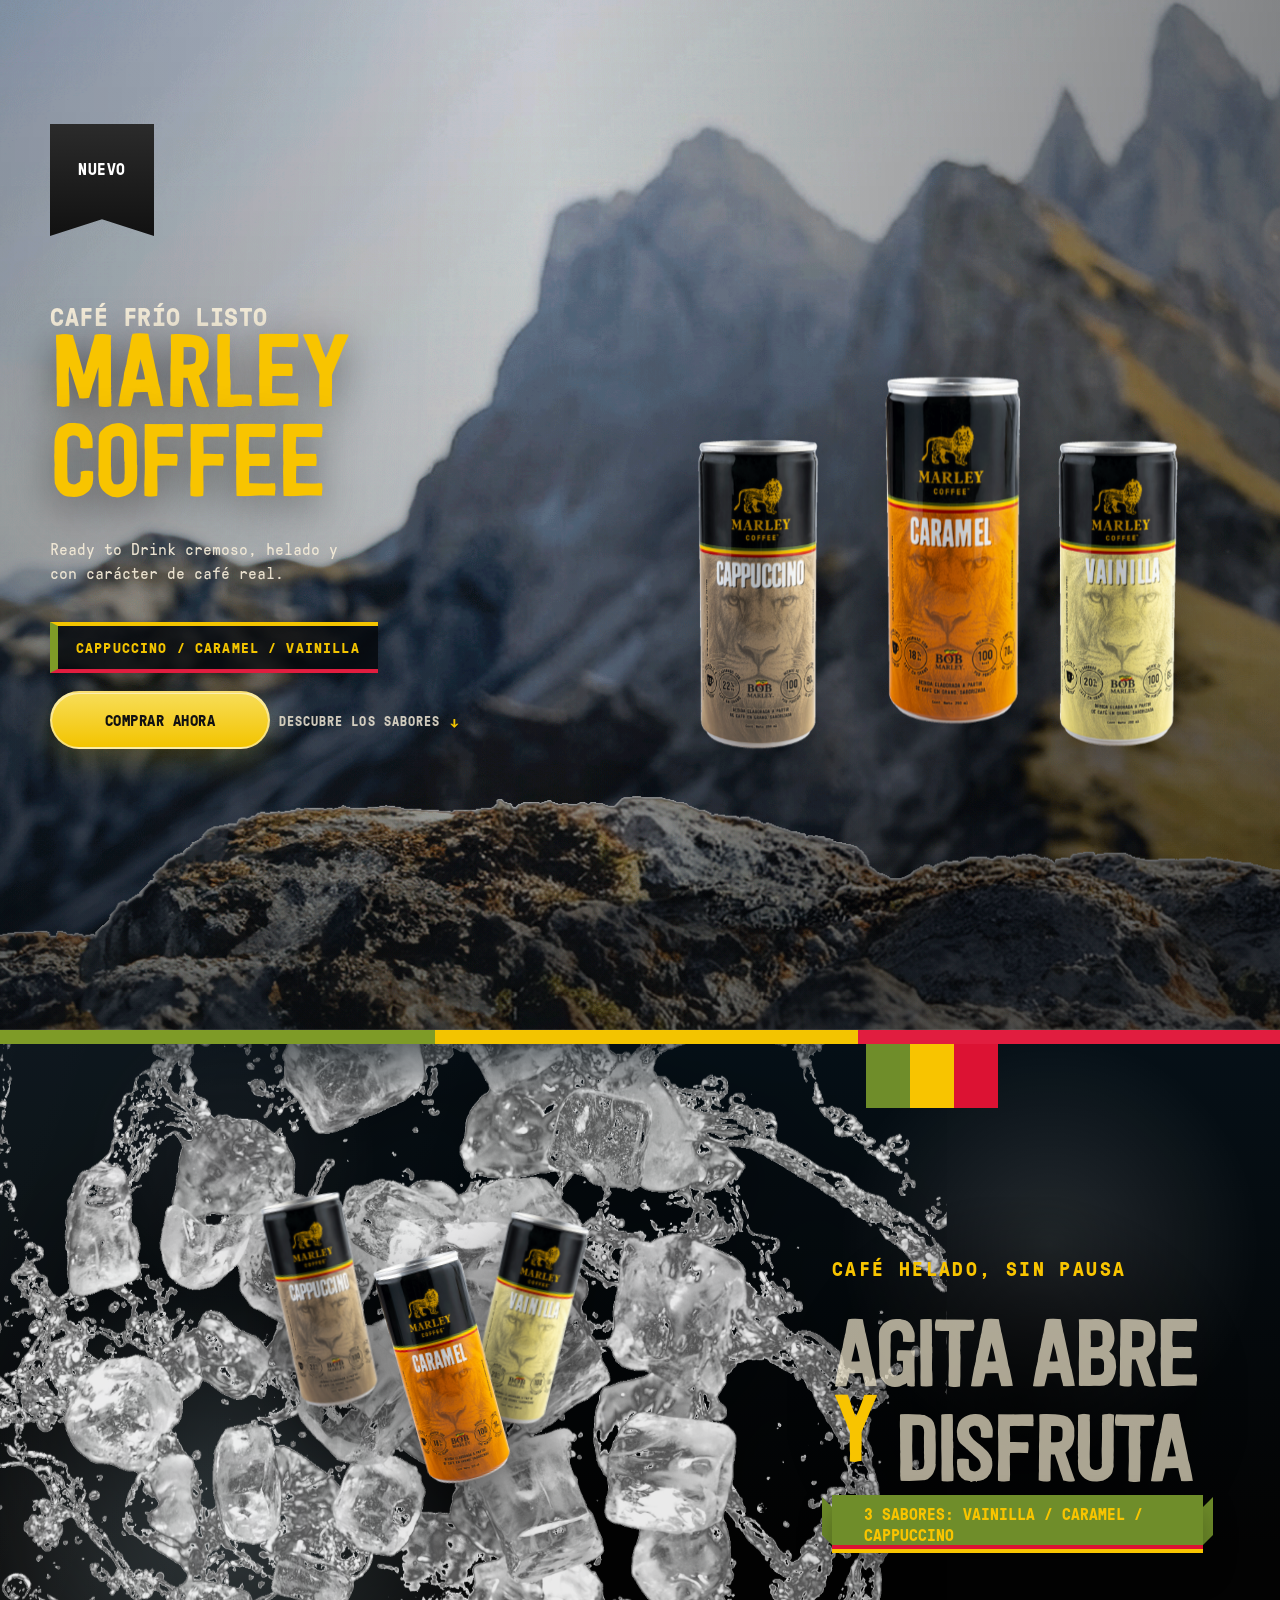
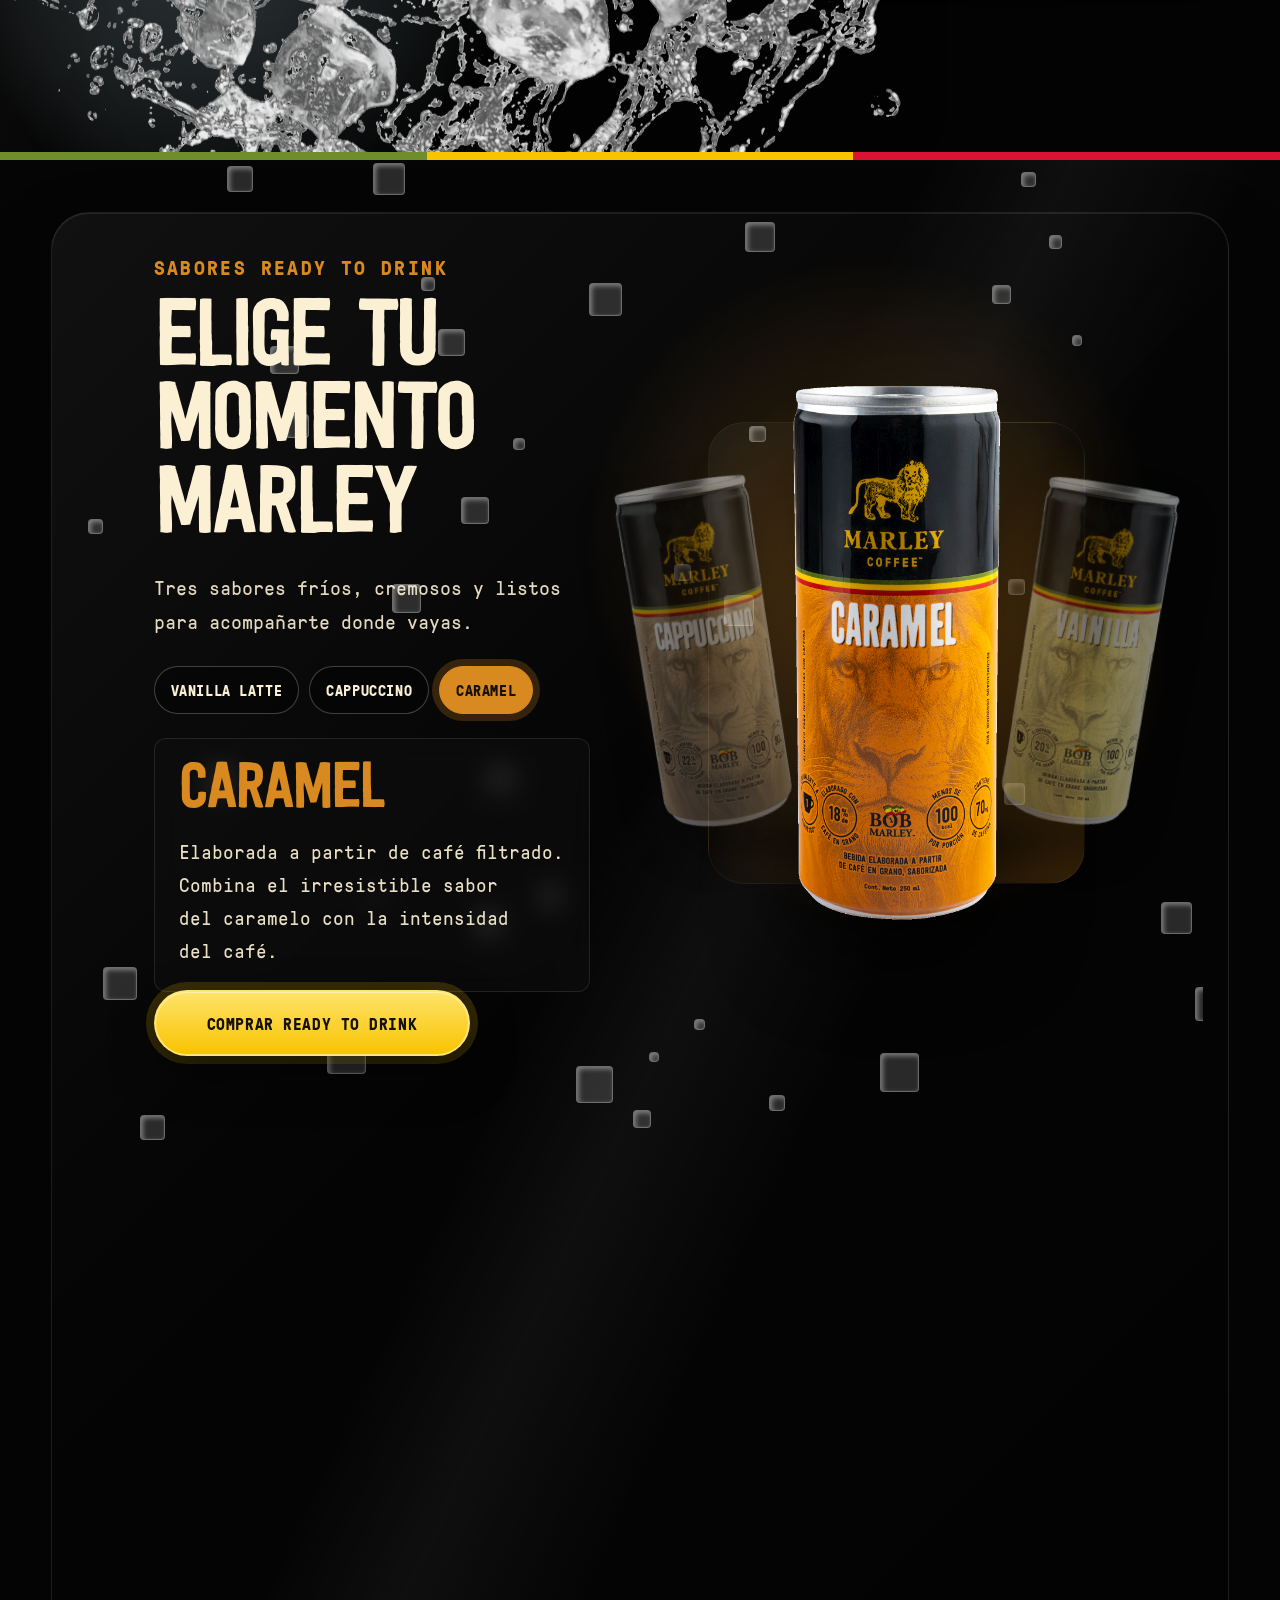
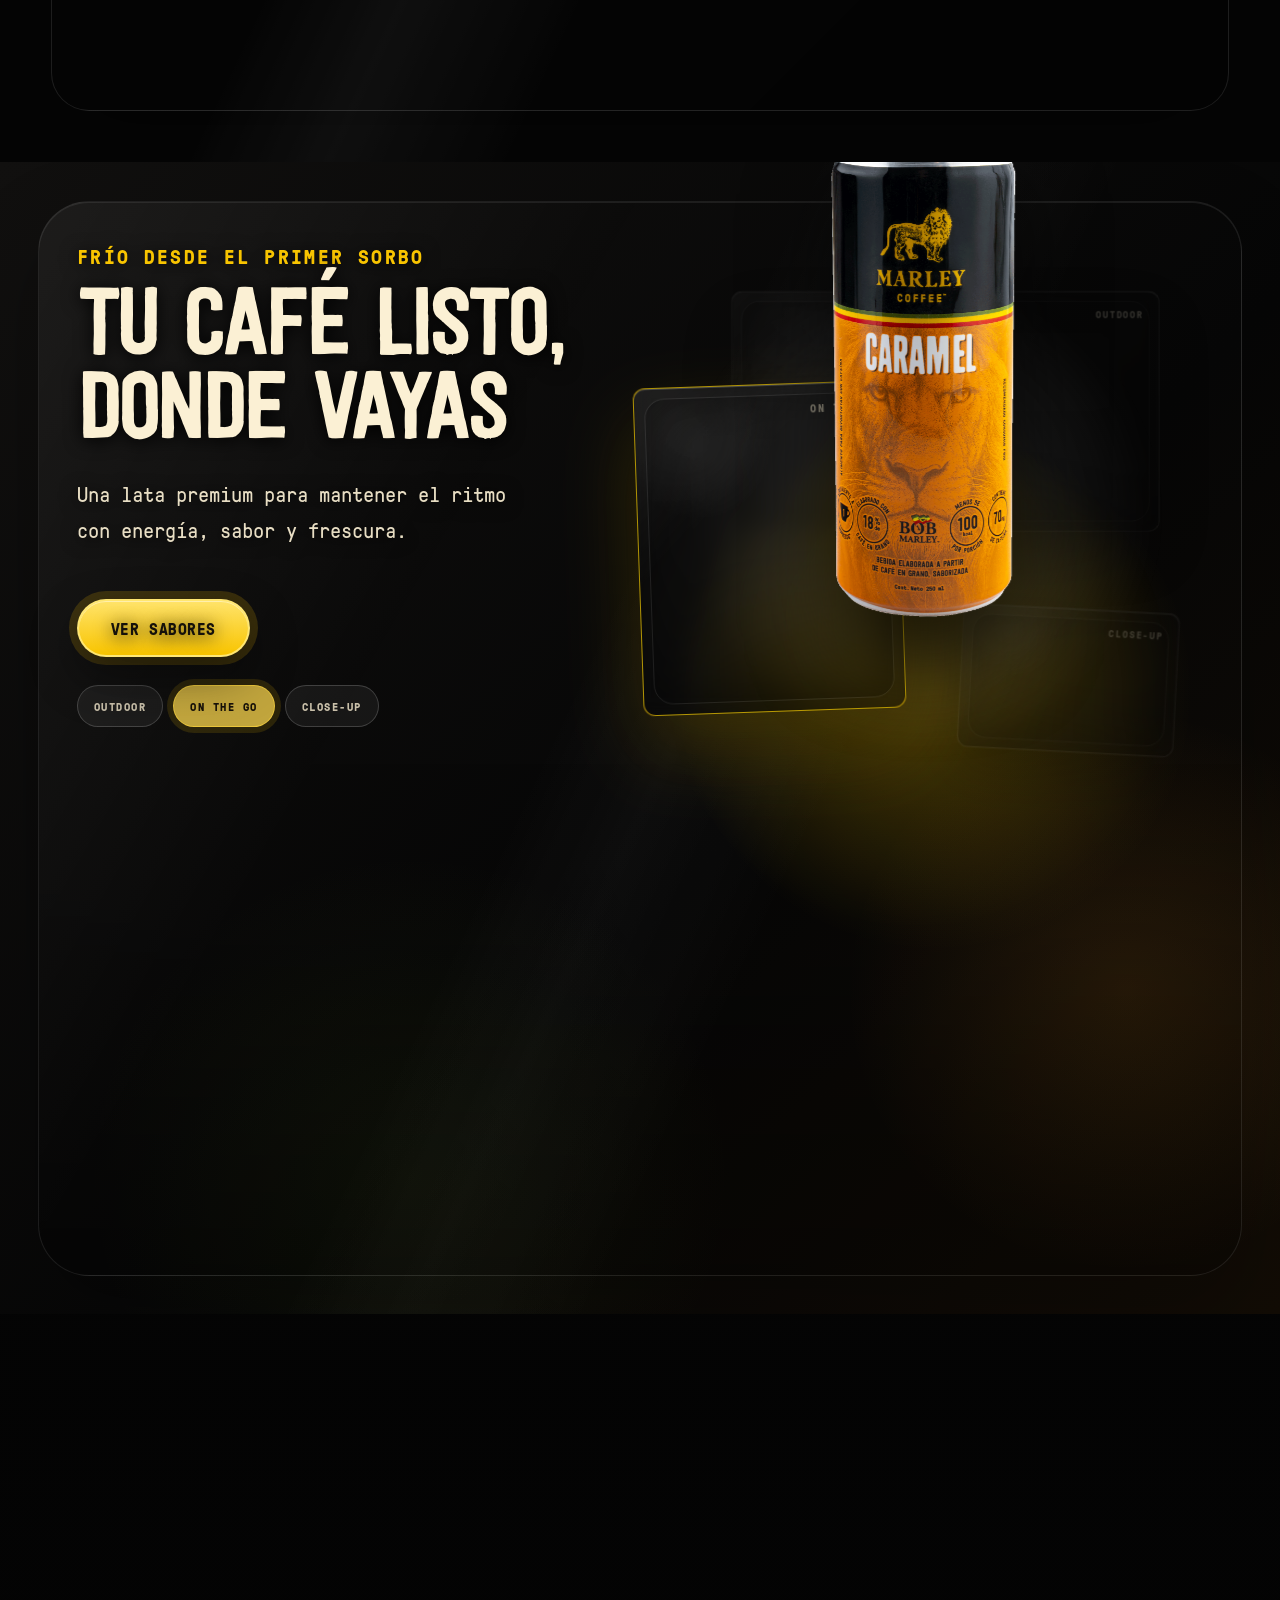
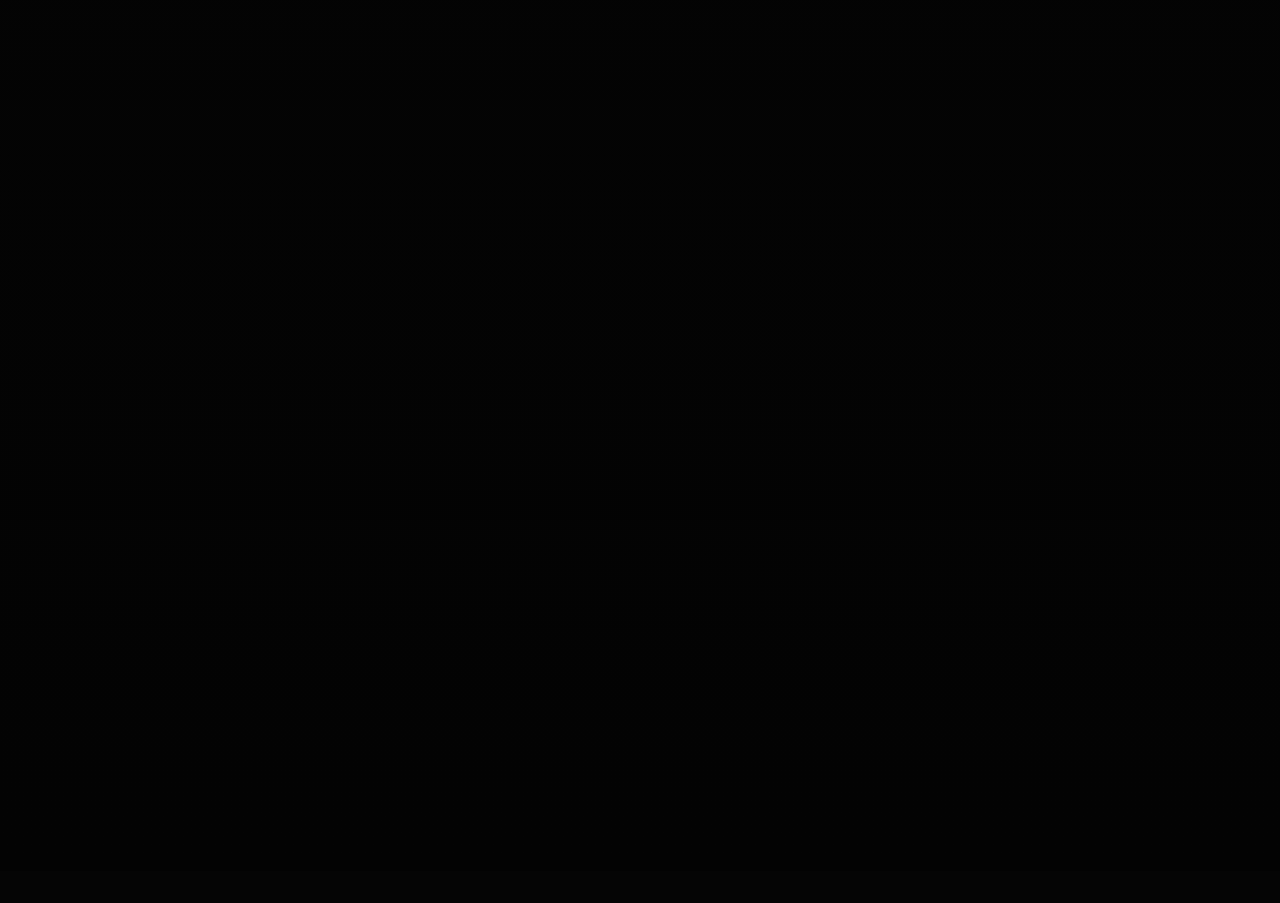
==== commit 0b21f3e4: "Brand overhaul: Ripped paper stickers, ribbons, gold colors, and ice particles" ====
--- a/index.html
+++ b/index.html
@@ -162,13 +162,16 @@
         <div class="ritual__copy">
           <p class="eyebrow">Café helado, sin pausa</p>
           <h2 id="ritual-title"><span data-step>Agita</span> <span data-step>abre</span> y <span data-step>disfruta</span></h2>
-          <p class="ritual__flavours">Servir bien frío · 3 sabores</p>
+          <div class="ritual__flavours ribbon-green">
+            <span>3 SABORES: VAINILLA / CARAMEL / CAPPUCCINO</span>
+          </div>
         </div>
         <span class="rasta-stripe rasta-stripe--bottom" aria-hidden="true"></span>
       </section>
 
       <section id="sabores" class="flavors-scroll section reveal" aria-labelledby="flavors-title" data-active-flavor="vanilla">
         <div class="flavors-scroll__inner">
+          <div class="ice-particles-container" aria-hidden="true"></div>
           <div class="flavors-scroll__copy">
             <p class="eyebrow">Sabores Ready to Drink</p>
             <h2 id="flavors-title">Elige tu momento Marley</h2>
--- a/styles.css
+++ b/styles.css
@@ -426,7 +426,9 @@
   text-transform: uppercase;
   letter-spacing: 0.04em;
   background: linear-gradient(180deg, #2b2b2b 0%, #111 100%);
-  clip-path: polygon(0 0, 100% 0, 100% 86%, 50% 76%, 0 86%);
+  border-radius: 0;
+  clip-path: polygon(0 0, 100% 0, 100% 100%, 50% 85%, 0 100%);
+  padding-bottom: 24px;
   box-shadow: var(--mc-shadow);
 }
 
@@ -442,7 +444,7 @@
 
 .hero__title {
   margin: 0;
-  color: var(--mc-yellow);
+  color: var(--gold);
   font-size: clamp(3.4rem, 8vw, 7rem);
   font-weight: 400;
   line-height: 0.88;
@@ -642,7 +644,7 @@
   );
 }
 
-.ritual h2 { display: flex; flex-wrap: wrap; gap: .12em .2em; align-items: baseline; }
+.ritual h2 { display: flex; flex-wrap: wrap; gap: .12em .2em; align-items: baseline; color: var(--gold); }
 .ritual h2 span { opacity: .36; transform: translateY(20px); display: inline-block; transition: opacity .45s ease, transform .45s ease, color .45s ease, text-shadow .45s ease; }
 .ritual h2 span.is-active { opacity: 1; transform: translateY(0); color: var(--gold); text-shadow: 0 0 26px rgba(248,196,0,.38); }
 .ritual h2 span:nth-of-type(3):not(.is-active) { opacity: .58; color: rgba(251,240,212,.78); }
@@ -742,10 +744,7 @@
   --active-flavor-glow: rgba(234, 215, 164, .3);
   min-height: 178svh;
   padding-block: 0;
-  background:
-    radial-gradient(circle at 72% 34%, var(--active-flavor-glow), transparent 28%),
-    radial-gradient(circle at 22% 18%, rgba(214, 244, 255, .14), transparent 18%),
-    linear-gradient(180deg, #080807 0, #020202 100%);
+  background-color: #050505;
   transition: background .45s ease;
 }
 .flavors-scroll[data-active-flavor="vanilla"] { --active-flavor-color: #ead7a4; --active-flavor-glow: rgba(234, 215, 164, .32); }
@@ -1148,10 +1147,7 @@
   min-height: auto;
   padding-top: clamp(72px, 6vw, 108px);
   padding-bottom: clamp(76px, 6vw, 112px);
-  background:
-    radial-gradient(circle at 72% 36%, rgba(255,255,255,.42), transparent 23%),
-    radial-gradient(circle at 22% 86%, rgba(111,141,42,.2), transparent 22%),
-    linear-gradient(180deg, #ffe56a 0, var(--gold) 58%, #e7ad00 100%);
+  background-color: var(--gold);
   color: #1a1710;
 }
 
@@ -1177,18 +1173,29 @@
   align-items: center;
   gap: 12px;
   padding: 16px 24px;
-  background: rgba(17, 16, 15, 0.55);
-  backdrop-filter: blur(12px);
-  -webkit-backdrop-filter: blur(12px);
-  border: 1px solid rgba(255, 255, 255, 0.1);
-  border-radius: 12px;
+  background: #fff;
+  color: var(--black);
+  clip-path: polygon(2% 0, 98% 3%, 100% 98%, 1% 100%);
+  transform: rotate(-1deg);
+  font-weight: 700;
+  text-transform: uppercase;
+  font-family: var(--font-subtitle); font-size: clamp(1.45rem, 3.2vw, 2.75rem); line-height: .96;
+}
+.closing__labels span:nth-child(even) {
+  clip-path: polygon(0 2%, 100% 0, 98% 99%, 3% 97%);
+  transform: rotate(1.5deg);
+}
+.closing__labels span:nth-child(3) {
+  background: var(--red);
   color: #fff;
-  font-family: var(--font-subtitle); font-size: clamp(1.45rem, 3.2vw, 2.75rem); font-weight: 900; text-transform: uppercase; line-height: .96;
+}
+.closing__labels span:nth-child(3) .benefit-icon {
+  color: #fff;
 }
 .benefit-icon {
   width: 24px;
   height: 24px;
-  color: var(--gold);
+  color: var(--green);
 }
 
 .closing__group { position: relative; min-height: clamp(440px, 40vw, 560px); overflow: visible; }
@@ -2116,3 +2123,50 @@
     transform: none;
   }
 }
+
+.closing h2 { color: var(--gold); }
+
+.ribbon-green {
+  background: var(--green);
+  color: var(--gold);
+  padding: 8px 32px;
+  display: inline-block;
+  position: relative;
+  font-weight: 700;
+  text-transform: uppercase;
+  margin-top: 16px;
+}
+.ribbon-green::before, .ribbon-green::after {
+  content: '';
+  position: absolute;
+  top: 10px;
+  bottom: 10px;
+  width: 16px;
+  background: var(--green);
+  z-index: -1;
+}
+.ribbon-green::before { left: -10px; transform: skewY(45deg); }
+.ribbon-green::after { right: -10px; transform: skewY(-45deg); }
+
+.ice-particles-container {
+  position: absolute;
+  inset: 0;
+  overflow: hidden;
+  pointer-events: none;
+}
+.ice-particle {
+  position: absolute;
+  background: rgba(255, 255, 255, 0.15);
+  backdrop-filter: blur(2px);
+  -webkit-backdrop-filter: blur(2px);
+  border: 1px solid rgba(255,255,255,0.3);
+  border-radius: 4px;
+  box-shadow: inset 2px 2px 5px rgba(255,255,255,0.4);
+  animation: floatIce linear infinite;
+}
+@keyframes floatIce {
+  0% { transform: translateY(100vh) rotate(0deg); opacity: 0; }
+  10% { opacity: 1; }
+  90% { opacity: 1; }
+  100% { transform: translateY(-100vh) rotate(360deg); opacity: 0; }
+}
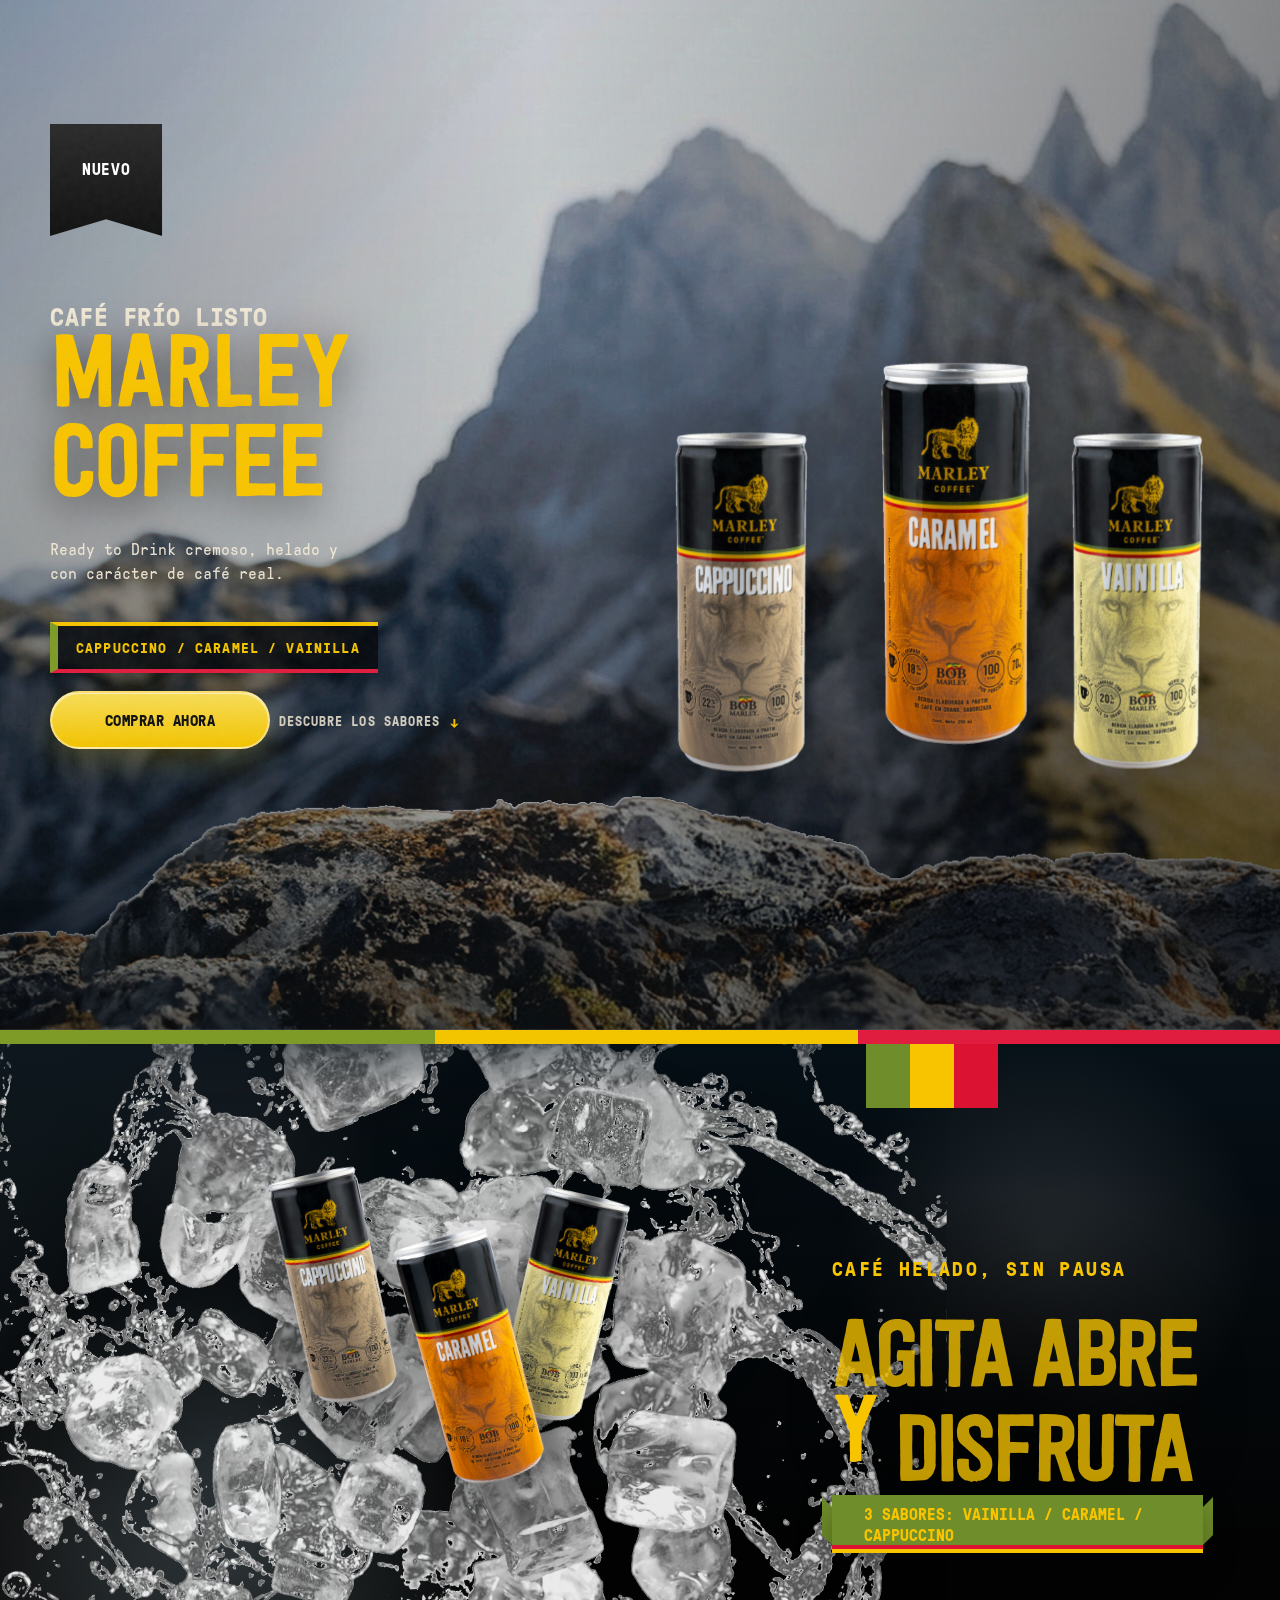
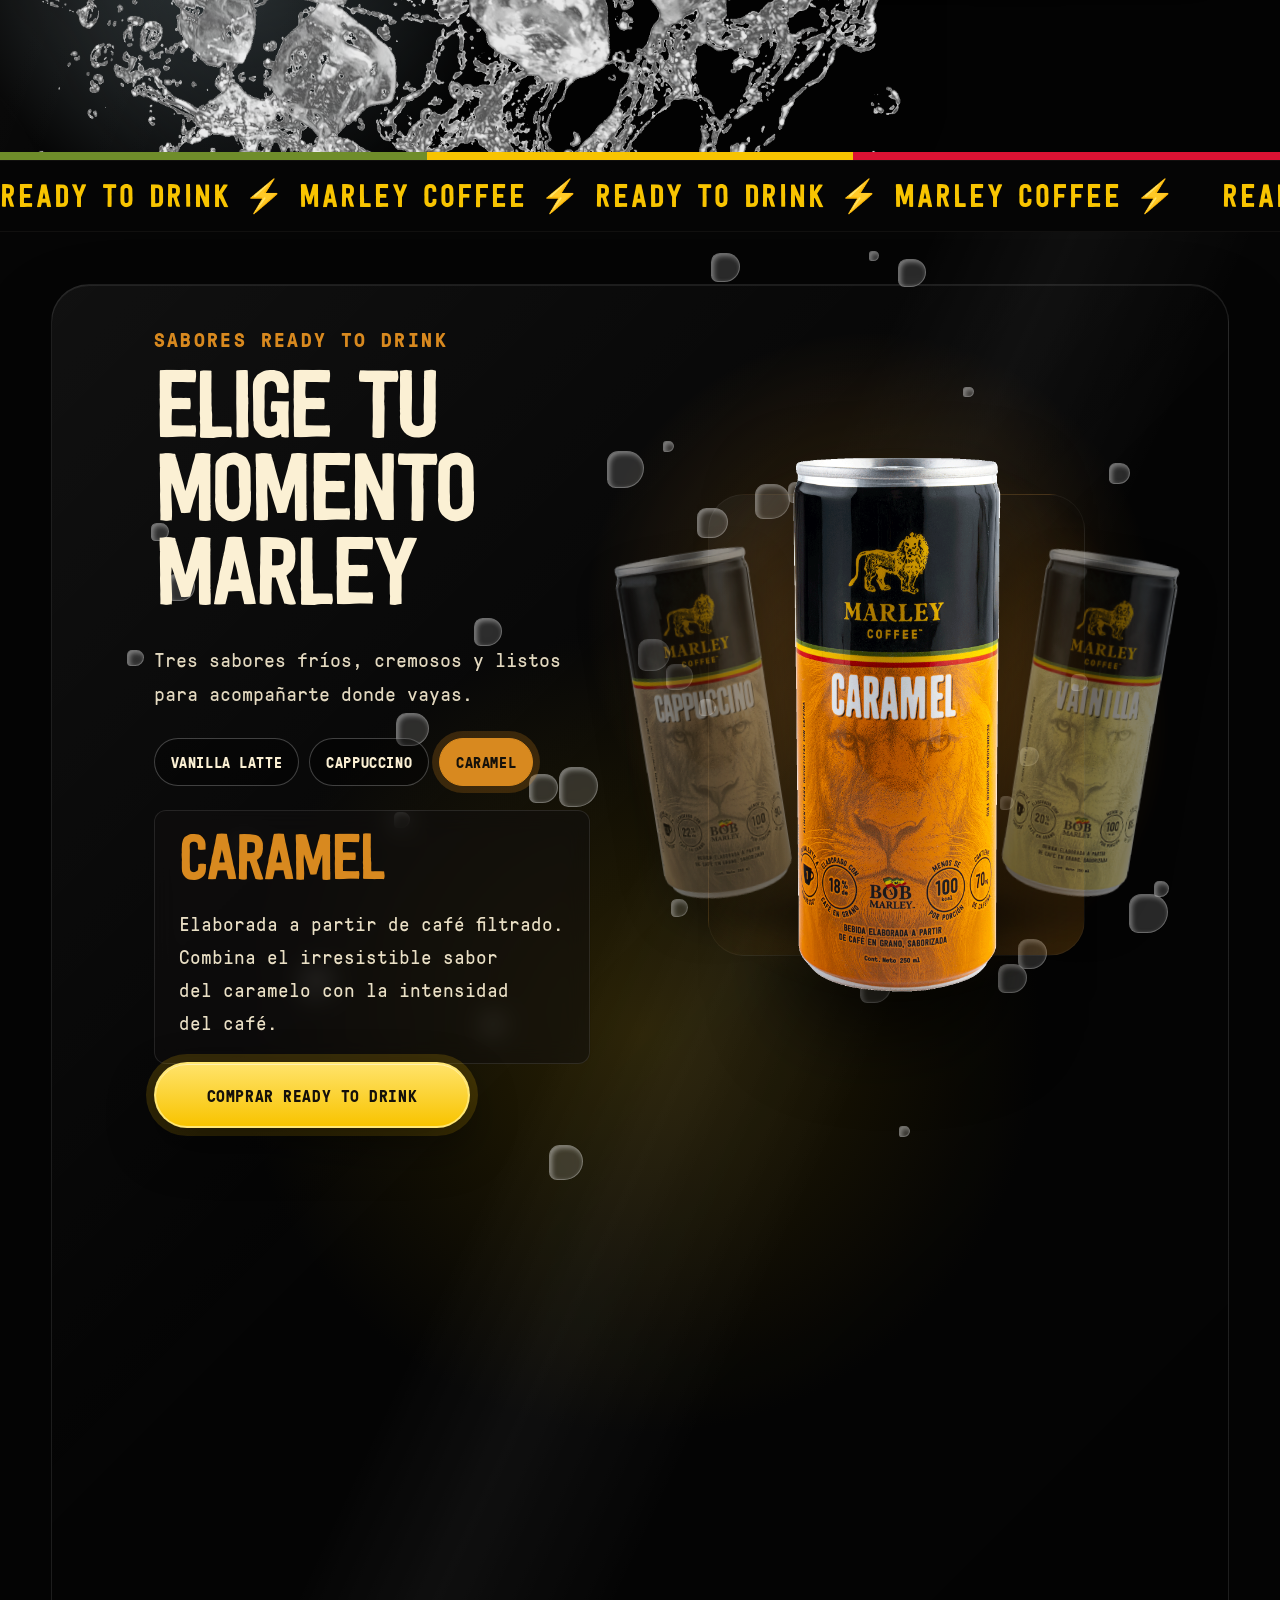
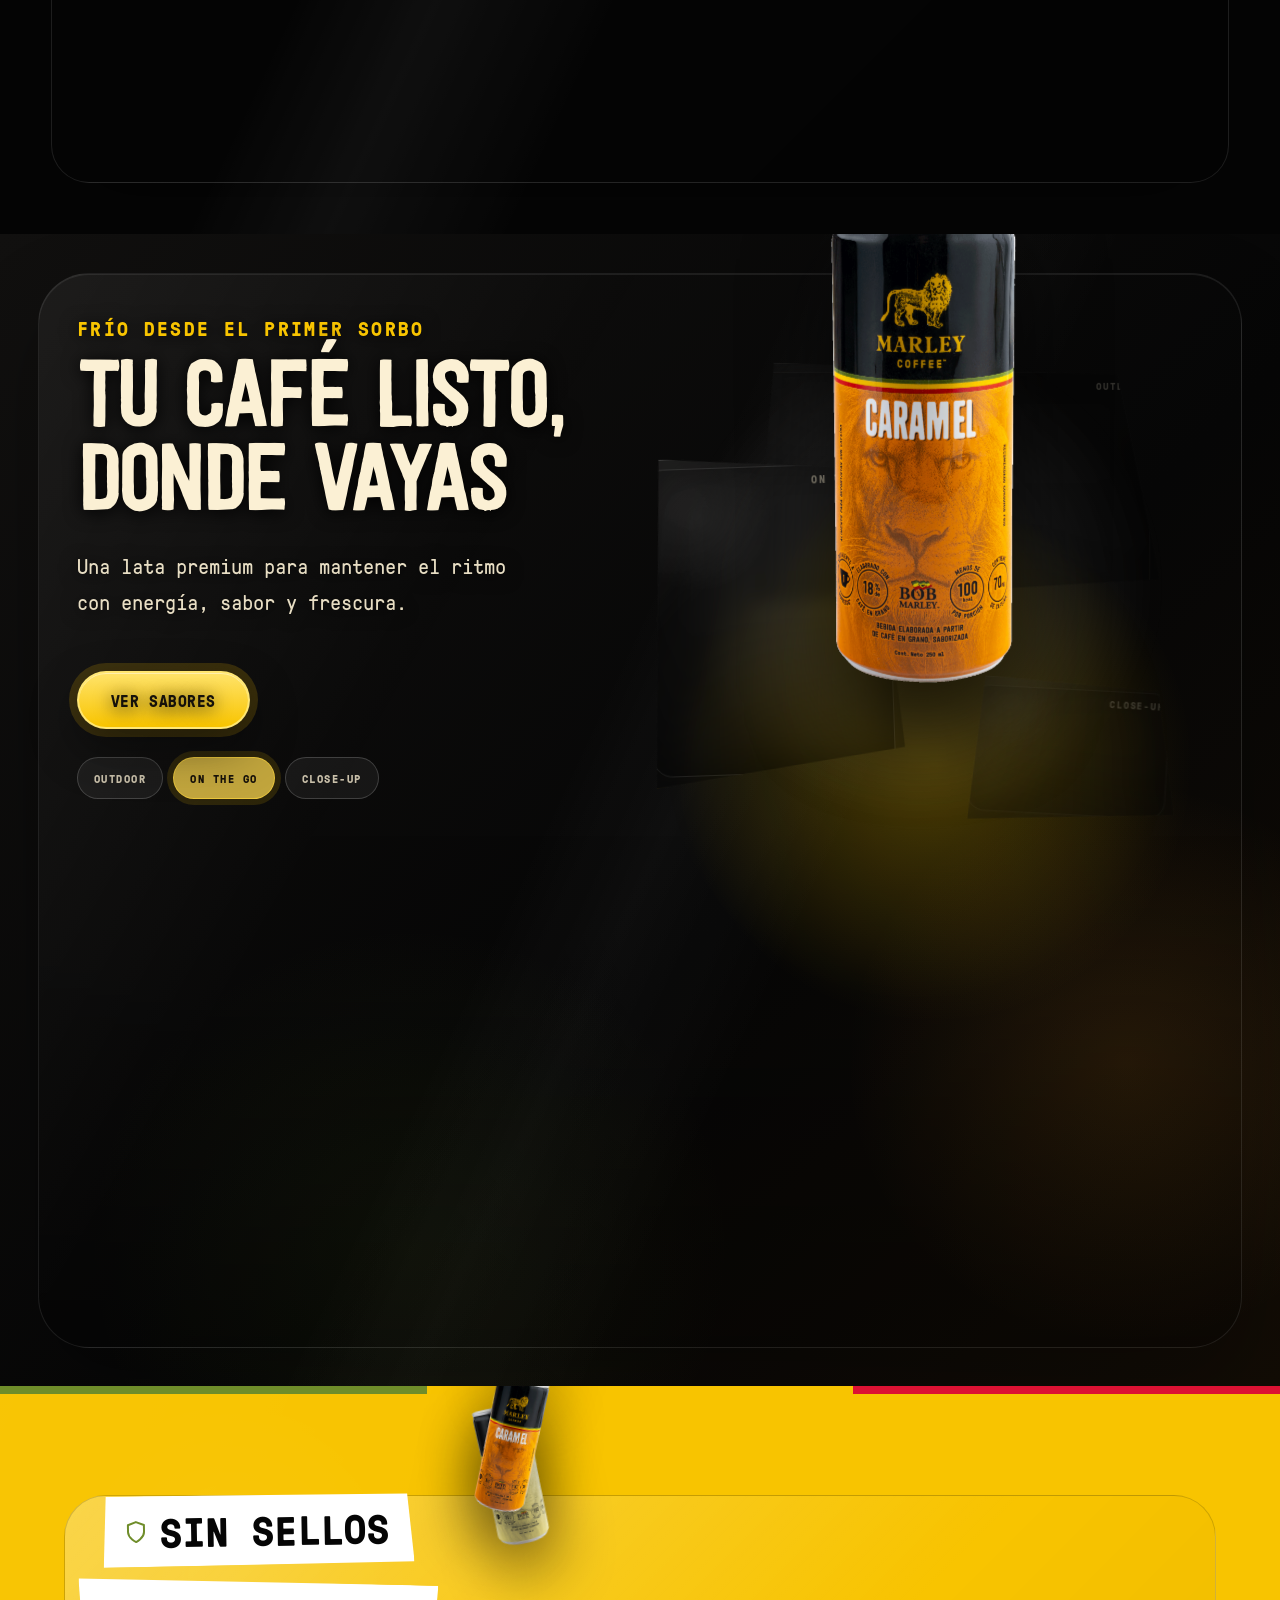
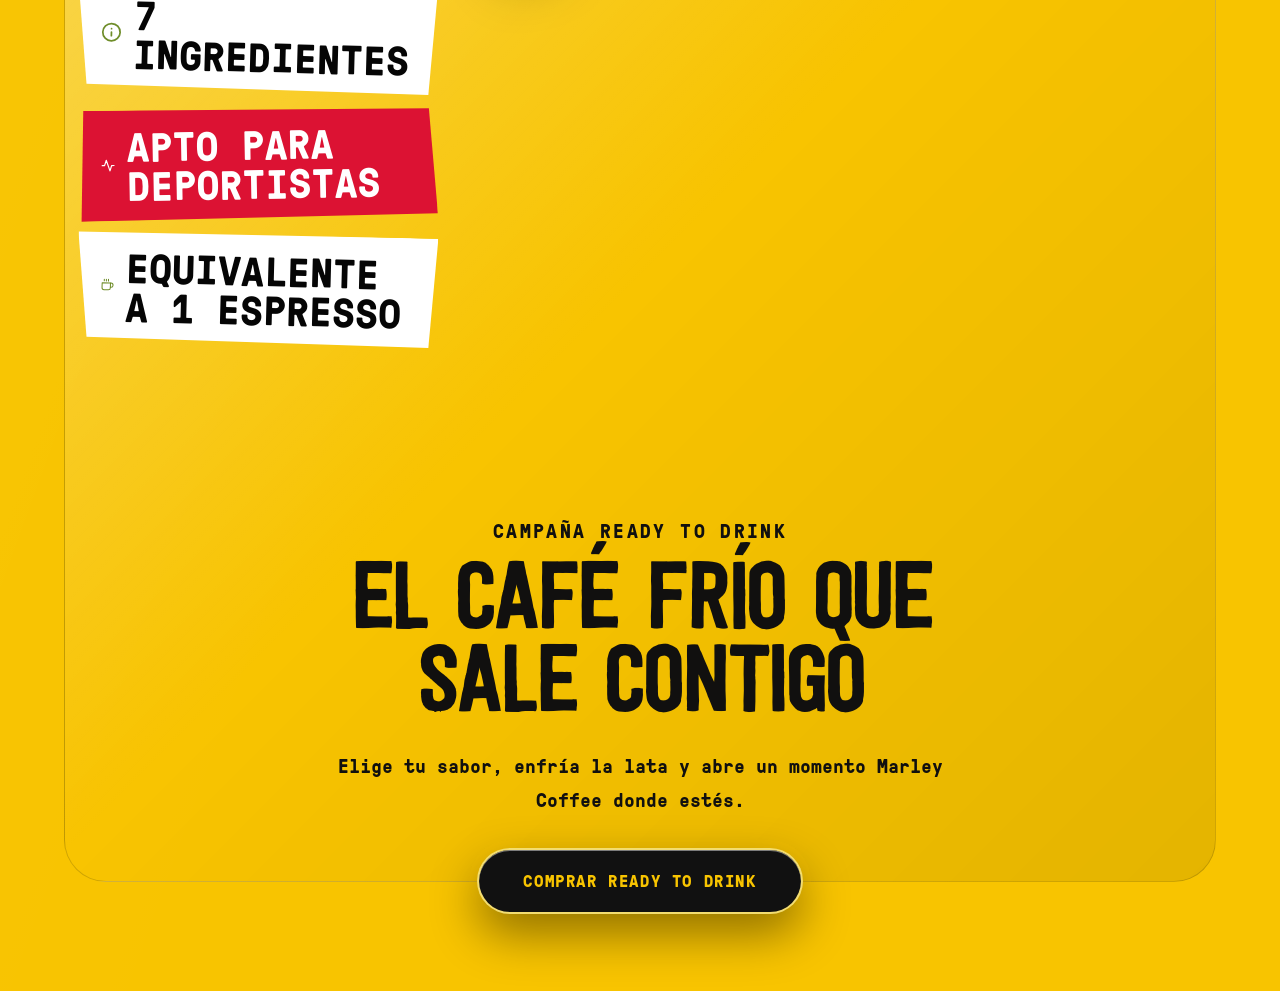
==== commit 781b3810: "UI/UX High-End features: Film grain, Marquee, Magnetic Buttons, Spotlight, Liquid reveal + polish" ====
--- a/index.html
+++ b/index.html
@@ -29,6 +29,7 @@
     <link rel="stylesheet" href="./styles.css" />
   </head>
   <body>
+    <div class="film-grain"></div>
     <div id="scroll-progress" aria-hidden="true"></div>
     <main class="rtd-page" data-parallax-root>
       <section id="inicio" class="hero hero--mountain" aria-labelledby="hero-title">
@@ -68,7 +69,7 @@
             </div>
 
             <a
-              class="button button--primary hero__cta"
+              class="button button--primary magnetic-btn hero__cta"
               href="https://www.marleycoffee.cl/cafe/bebidas-preparadas/ready-to-drink"
             >
               Comprar ahora
@@ -169,6 +170,13 @@
         <span class="rasta-stripe rasta-stripe--bottom" aria-hidden="true"></span>
       </section>
 
+      <section class="marquee-container" aria-hidden="true">
+        <div class="marquee-content">
+          <span>READY TO DRINK ⚡️ MARLEY COFFEE ⚡️ READY TO DRINK ⚡️ MARLEY COFFEE ⚡️ </span>
+          <span>READY TO DRINK ⚡️ MARLEY COFFEE ⚡️ READY TO DRINK ⚡️ MARLEY COFFEE ⚡️ </span>
+        </div>
+      </section>
+
       <section id="sabores" class="flavors-scroll section reveal" aria-labelledby="flavors-title" data-active-flavor="vanilla">
         <div class="flavors-scroll__inner">
           <div class="ice-particles-container" aria-hidden="true"></div>
@@ -198,7 +206,7 @@
               </article>
             </div>
 
-            <a class="button flavors-scroll__cta" href="https://www.marleycoffee.cl/cafe/bebidas-preparadas/ready-to-drink">Comprar Ready to Drink</a>
+            <a class="button magnetic-btn flavors-scroll__cta" href="https://www.marleycoffee.cl/cafe/bebidas-preparadas/ready-to-drink">Comprar Ready to Drink</a>
           </div>
 
           <div class="flavors-scroll__stage" aria-label="Latas Marley Coffee Ready to Drink">
@@ -262,31 +270,33 @@
 
       <section id="beneficios" class="closing section reveal" aria-labelledby="closing-title">
         <span class="rasta-stripe rasta-stripe--top" aria-hidden="true"></span>
-        <div class="closing__labels" aria-label="Beneficios Ready to Drink">
-          <!-- These claims must be legally/nutritionally validated before production. -->
-          <span>
-            <svg viewBox="0 0 24 24" fill="none" stroke="currentColor" stroke-width="2" stroke-linecap="round" stroke-linejoin="round" class="benefit-icon"><path d="M12 22s8-4 8-10V5l-8-3-8 3v7c0 6 8 10 8 10z"></path></svg>
-            <div>Sin sellos</div>
-          </span>
-          <span>
-            <svg viewBox="0 0 24 24" fill="none" stroke="currentColor" stroke-width="2" stroke-linecap="round" stroke-linejoin="round" class="benefit-icon"><circle cx="12" cy="12" r="10"></circle><path d="M12 16v-4"></path><path d="M12 8h.01"></path></svg>
-            <div>7 ingredientes</div>
-          </span>
-          <span>
-            <svg viewBox="0 0 24 24" fill="none" stroke="currentColor" stroke-width="2" stroke-linecap="round" stroke-linejoin="round" class="benefit-icon"><path d="M22 12h-4l-3 9L9 3l-3 9H2"></path></svg>
-            <div>Apto para deportistas</div>
-          </span>
-          <span>
-            <svg viewBox="0 0 24 24" fill="none" stroke="currentColor" stroke-width="2" stroke-linecap="round" stroke-linejoin="round" class="benefit-icon"><path d="M18 8h1a4 4 0 0 1 0 8h-1"></path><path d="M2 8h16v9a4 4 0 0 1-4 4H6a4 4 0 0 1-4-4V8z"></path><line x1="6" y1="1" x2="6" y2="4"></line><line x1="10" y1="1" x2="10" y2="4"></line><line x1="14" y1="1" x2="14" y2="4"></line></svg>
-            <div>Equivalente a 1 espresso</div>
-          </span>
-        </div>
-        <div class="closing__group" aria-label="Tres latas Marley Coffee Ready to Drink">
-          <figure class="can-wrap can-wrap--group can-wrap--group-van" data-parallax data-speed="0.18"><img class="can can--hero" data-src="./assets/rtd/rtd-vainilla-latte-250ml.png" alt="Lata Marley Coffee Ready to Drink Vanilla Latte" loading="lazy" decoding="async" /></figure>
-          <figure class="can-wrap can-wrap--group can-wrap--group-cap" data-parallax data-speed="0.24"><img class="can can--hero" data-src="./assets/rtd/rtd-cappuccino-250ml.png" alt="Lata Marley Coffee Ready to Drink Cappuccino" loading="lazy" decoding="async" /></figure>
-          <figure class="can-wrap can-wrap--group can-wrap--group-car" data-parallax data-speed="0.2"><img class="can can--hero" data-src="./assets/rtd/rtd-caramel-250ml.png" alt="Lata Marley Coffee Ready to Drink Caramel" loading="lazy" decoding="async" /></figure>
-        </div>
-        <div class="closing__cta"><p class="eyebrow">Campaña Ready to Drink</p><h2 id="closing-title">El café frío que sale contigo</h2><p>Elige tu sabor, enfría la lata y abre un momento Marley Coffee donde estés.</p><a class="button button--dark" href="https://www.marleycoffee.cl/cafe/bebidas-preparadas/ready-to-drink">Comprar Ready to Drink</a></div>
+        <div class="closing__grid">
+          <div class="closing__labels" aria-label="Beneficios Ready to Drink">
+            <!-- These claims must be legally/nutritionally validated before production. -->
+            <span>
+              <svg viewBox="0 0 24 24" fill="none" stroke="currentColor" stroke-width="2" stroke-linecap="round" stroke-linejoin="round" class="benefit-icon"><path d="M12 22s8-4 8-10V5l-8-3-8 3v7c0 6 8 10 8 10z"></path></svg>
+              <div>Sin sellos</div>
+            </span>
+            <span>
+              <svg viewBox="0 0 24 24" fill="none" stroke="currentColor" stroke-width="2" stroke-linecap="round" stroke-linejoin="round" class="benefit-icon"><circle cx="12" cy="12" r="10"></circle><path d="M12 16v-4"></path><path d="M12 8h.01"></path></svg>
+              <div>7 ingredientes</div>
+            </span>
+            <span>
+              <svg viewBox="0 0 24 24" fill="none" stroke="currentColor" stroke-width="2" stroke-linecap="round" stroke-linejoin="round" class="benefit-icon"><path d="M22 12h-4l-3 9L9 3l-3 9H2"></path></svg>
+              <div>Apto para deportistas</div>
+            </span>
+            <span>
+              <svg viewBox="0 0 24 24" fill="none" stroke="currentColor" stroke-width="2" stroke-linecap="round" stroke-linejoin="round" class="benefit-icon"><path d="M18 8h1a4 4 0 0 1 0 8h-1"></path><path d="M2 8h16v9a4 4 0 0 1-4 4H6a4 4 0 0 1-4-4V8z"></path><line x1="6" y1="1" x2="6" y2="4"></line><line x1="10" y1="1" x2="10" y2="4"></line><line x1="14" y1="1" x2="14" y2="4"></line></svg>
+              <div>Equivalente a 1 espresso</div>
+            </span>
+          </div>
+          <div class="closing__group" aria-label="Tres latas Marley Coffee Ready to Drink">
+            <figure class="can-wrap can-wrap--group can-wrap--group-van" data-parallax data-speed="0.18"><img class="can can--hero" data-src="./assets/rtd/rtd-vainilla-latte-250ml.png" alt="Lata Marley Coffee Ready to Drink Vanilla Latte" loading="lazy" decoding="async" /></figure>
+            <figure class="can-wrap can-wrap--group can-wrap--group-cap" data-parallax data-speed="0.24"><img class="can can--hero" data-src="./assets/rtd/rtd-cappuccino-250ml.png" alt="Lata Marley Coffee Ready to Drink Cappuccino" loading="lazy" decoding="async" /></figure>
+            <figure class="can-wrap can-wrap--group can-wrap--group-car" data-parallax data-speed="0.2"><img class="can can--hero" data-src="./assets/rtd/rtd-caramel-250ml.png" alt="Lata Marley Coffee Ready to Drink Caramel" loading="lazy" decoding="async" /></figure>
+          </div>
+        </div>
+        <div class="closing__cta"><p class="eyebrow">Campaña Ready to Drink</p><h2 id="closing-title">El café frío que sale contigo</h2><p>Elige tu sabor, enfría la lata y abre un momento Marley Coffee donde estés.</p><a class="button magnetic-btn button--dark" href="https://www.marleycoffee.cl/cafe/bebidas-preparadas/ready-to-drink">Comprar Ready to Drink</a></div>
       </section>
     </main>
     <a class="sticky-purchase-cta" href="https://www.marleycoffee.cl/cafe/bebidas-preparadas/ready-to-drink" data-sticky-purchase>
--- a/styles.css
+++ b/styles.css
@@ -418,7 +418,7 @@
   justify-content: center;
   min-width: 104px;
   height: 112px;
-  padding: 0 20px 14px;
+  padding: 8px 32px 32px 32px;
   margin-bottom: 22px;
   color: #fff;
   font-weight: 800;
@@ -428,7 +428,6 @@
   background: linear-gradient(180deg, #2b2b2b 0%, #111 100%);
   border-radius: 0;
   clip-path: polygon(0 0, 100% 0, 100% 100%, 50% 85%, 0 100%);
-  padding-bottom: 24px;
   box-shadow: var(--mc-shadow);
 }
 
@@ -460,6 +459,7 @@
   position: relative;
   min-height: clamp(560px, 52vw, 650px);
   perspective: 1000px;
+  transform: scale(1.1);
 }
 
 .hero-can {
@@ -645,14 +645,14 @@
 }
 
 .ritual h2 { display: flex; flex-wrap: wrap; gap: .12em .2em; align-items: baseline; color: var(--gold); }
-.ritual h2 span { opacity: .36; transform: translateY(20px); display: inline-block; transition: opacity .45s ease, transform .45s ease, color .45s ease, text-shadow .45s ease; }
-.ritual h2 span.is-active { opacity: 1; transform: translateY(0); color: var(--gold); text-shadow: 0 0 26px rgba(248,196,0,.38); }
-.ritual h2 span:nth-of-type(3):not(.is-active) { opacity: .58; color: rgba(251,240,212,.78); }
-
-.ritual h2 span,
-.ritual h2 span:nth-of-type(3):not(.is-active) {
+.ritual h2 span[data-step] { opacity: .36; transform: translateY(20px); display: inline-block; transition: opacity .45s ease, transform .45s ease, color .45s ease, text-shadow .45s ease; color: var(--gold); }
+.ritual h2 span[data-step].is-active { opacity: 1; transform: translateY(0); color: var(--gold); text-shadow: 0 0 26px rgba(248,196,0,.38); }
+.ritual h2 span[data-step]:nth-of-type(3):not(.is-active) { opacity: .58; color: var(--gold); }
+
+.ritual h2 span[data-step],
+.ritual h2 span[data-step]:nth-of-type(3):not(.is-active) {
   opacity: .78;
-  color: rgba(251,240,212,.88);
+  color: var(--gold);
 }
 
 .ritual__flavours { display: inline-block; margin-top: 24px; padding: 10px 16px; background: rgba(111,141,42,.95); color: #fff; font-weight: 700; text-transform: uppercase; box-shadow: 0 16px 34px rgba(0,0,0,.32), inset 0 -4px 0 var(--gold), inset 0 -8px 0 var(--red); }
@@ -685,7 +685,7 @@
   overflow: visible;
   contain: layout;
   align-self: stretch;
-  transform: translateX(15%);
+  transform: translateX(15%) scale(1.1);
   transform-origin: center left;
 }
 
@@ -744,7 +744,7 @@
   --active-flavor-glow: rgba(234, 215, 164, .3);
   min-height: 178svh;
   padding-block: 0;
-  background-color: #050505;
+  background: radial-gradient(circle 400px at var(--mouse-x, 50%) var(--mouse-y, 50%), rgba(248, 196, 0, 0.15) 0%, #050505 100%), #050505;
   transition: background .45s ease;
 }
 .flavors-scroll[data-active-flavor="vanilla"] { --active-flavor-color: #ead7a4; --active-flavor-glow: rgba(234, 215, 164, .32); }
@@ -1011,7 +1011,9 @@
   align-items: start;
   justify-content: end;
   padding: clamp(12px, 1.3vw, 18px);
-  border: 1px solid rgba(255,255,255,.12);
+  border: none;
+  background-color: transparent !important;
+  clip-path: polygon(10% 0, 90% 5%, 100% 90%, 5% 100%);
   border-radius: 12px;
   background-size: cover;
   background-position: center;
@@ -1148,7 +1150,10 @@
   padding-top: clamp(72px, 6vw, 108px);
   padding-bottom: clamp(76px, 6vw, 112px);
   background-color: var(--gold);
-  color: #1a1710;
+  color: var(--charcoal);
+}
+.closing h2, .closing p, .closing .eyebrow {
+  color: var(--charcoal) !important;
 }
 
 .closing::before {
@@ -2157,10 +2162,10 @@
 .ice-particle {
   position: absolute;
   background: rgba(255, 255, 255, 0.15);
-  backdrop-filter: blur(2px);
-  -webkit-backdrop-filter: blur(2px);
+  backdrop-filter: blur(4px);
+  -webkit-backdrop-filter: blur(4px);
   border: 1px solid rgba(255,255,255,0.3);
-  border-radius: 4px;
+  border-radius: 40% 60% 70% 30%;
   box-shadow: inset 2px 2px 5px rgba(255,255,255,0.4);
   animation: floatIce linear infinite;
 }
@@ -2170,3 +2175,28 @@
   90% { opacity: 1; }
   100% { transform: translateY(-100vh) rotate(360deg); opacity: 0; }
 }
+
+.closing__grid {
+  display: grid;
+  grid-template-columns: 1fr 1fr;
+  align-items: center;
+  gap: 2rem;
+  margin-bottom: 3rem;
+}
+@media (max-width: 900px) { .closing__grid { grid-template-columns: 1fr; } }
+
+.film-grain {
+  position: fixed; inset: 0; z-index: 9999; pointer-events: none; opacity: 0.04;
+  background-image: url("data:image/svg+xml,%3Csvg viewBox='0 0 200 200' xmlns='http://www.w3.org/2000/svg'%3E%3Cfilter id='noiseFilter'%3E%3CfeTurbulence type='fractalNoise' baseFrequency='0.65' numOctaves='3' stitchTiles='stitch'/%3E%3C/filter%3E%3Crect width='100%25' height='100%25' filter='url(%23noiseFilter)'/%3E%3C/svg%3E");
+}
+
+.marquee-container {
+  overflow: hidden; white-space: nowrap; background: var(--black); padding: 16px 0; border-top: 1px solid var(--charcoal); border-bottom: 1px solid var(--charcoal);
+}
+.marquee-content {
+  display: inline-block; animation: scrollMarquee 20s linear infinite; font-family: var(--font-title); font-size: 2rem; color: var(--gold); letter-spacing: 2px;
+}
+.marquee-content span { padding-right: 2rem; }
+@keyframes scrollMarquee { 0% { transform: translateX(0); } 100% { transform: translateX(-50%); } }
+
+.magnetic-btn { transition: transform 0.2s cubic-bezier(0.25, 1, 0.5, 1); }
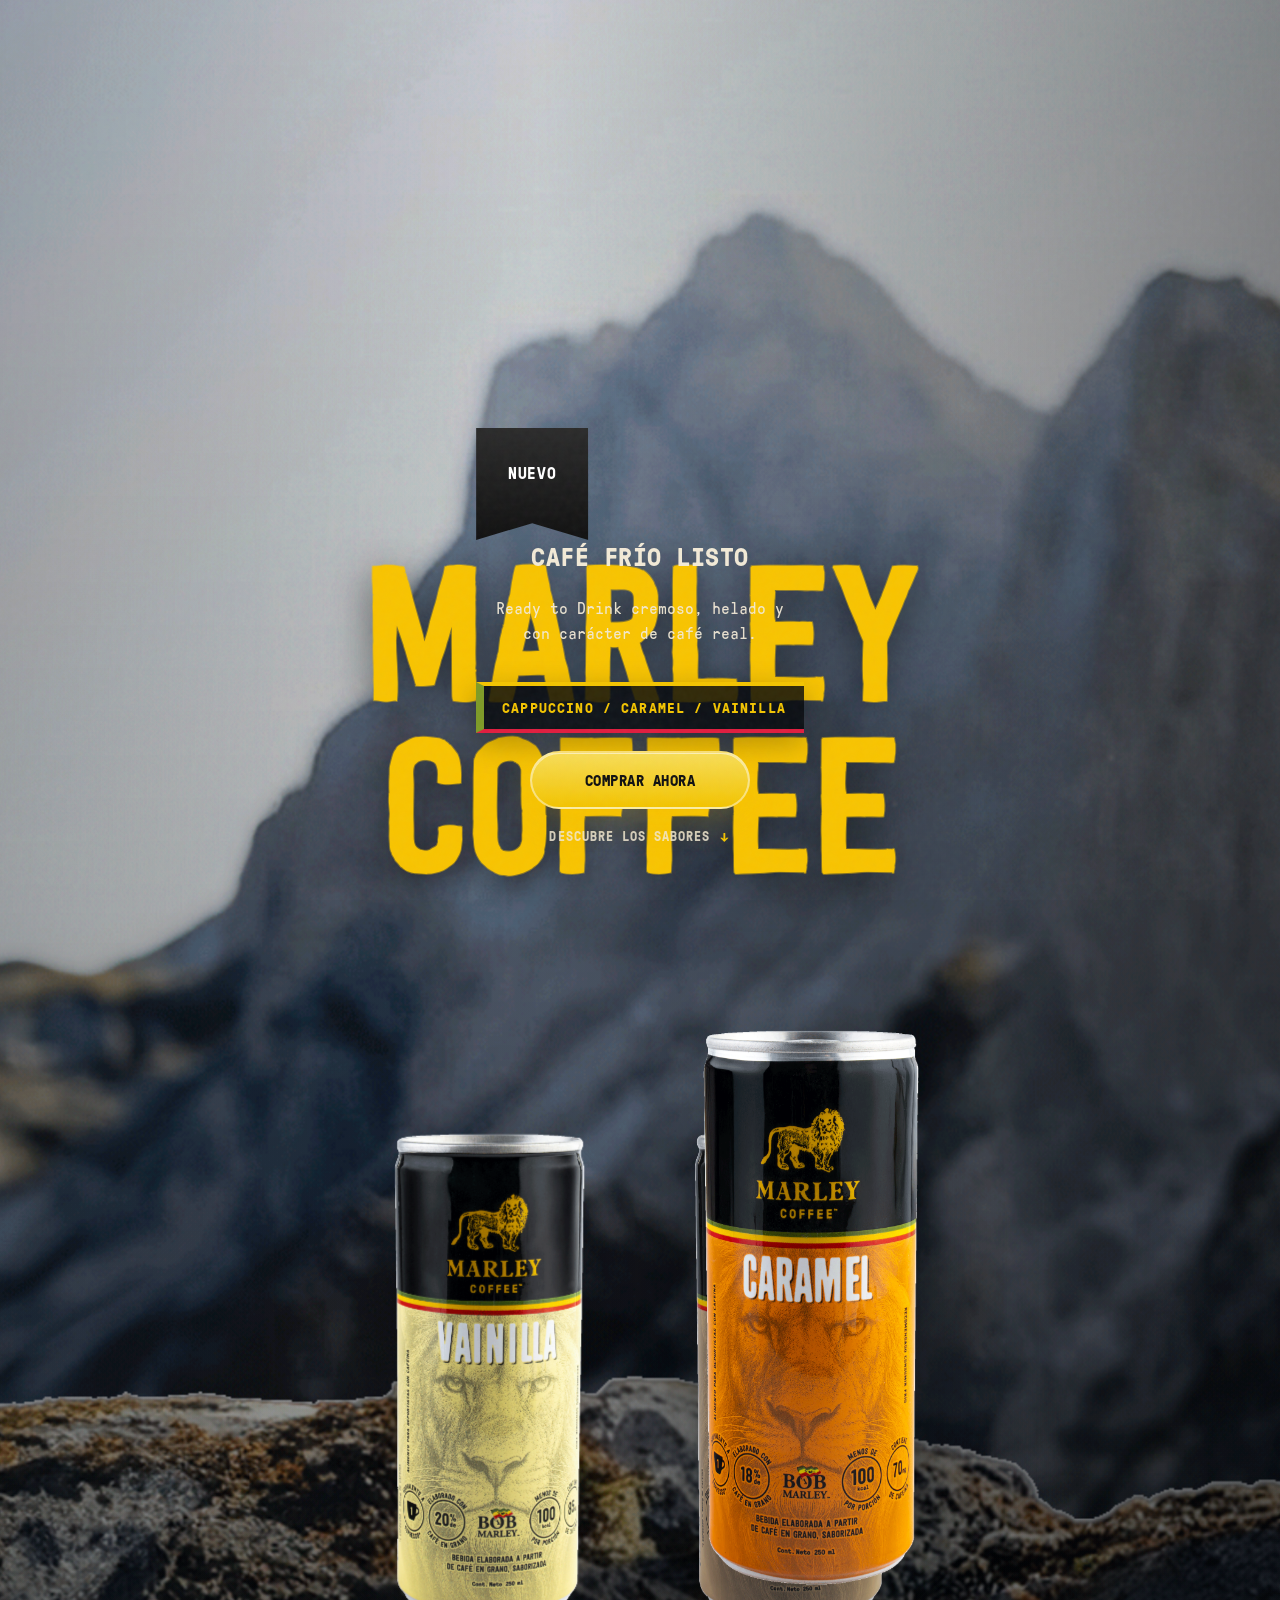
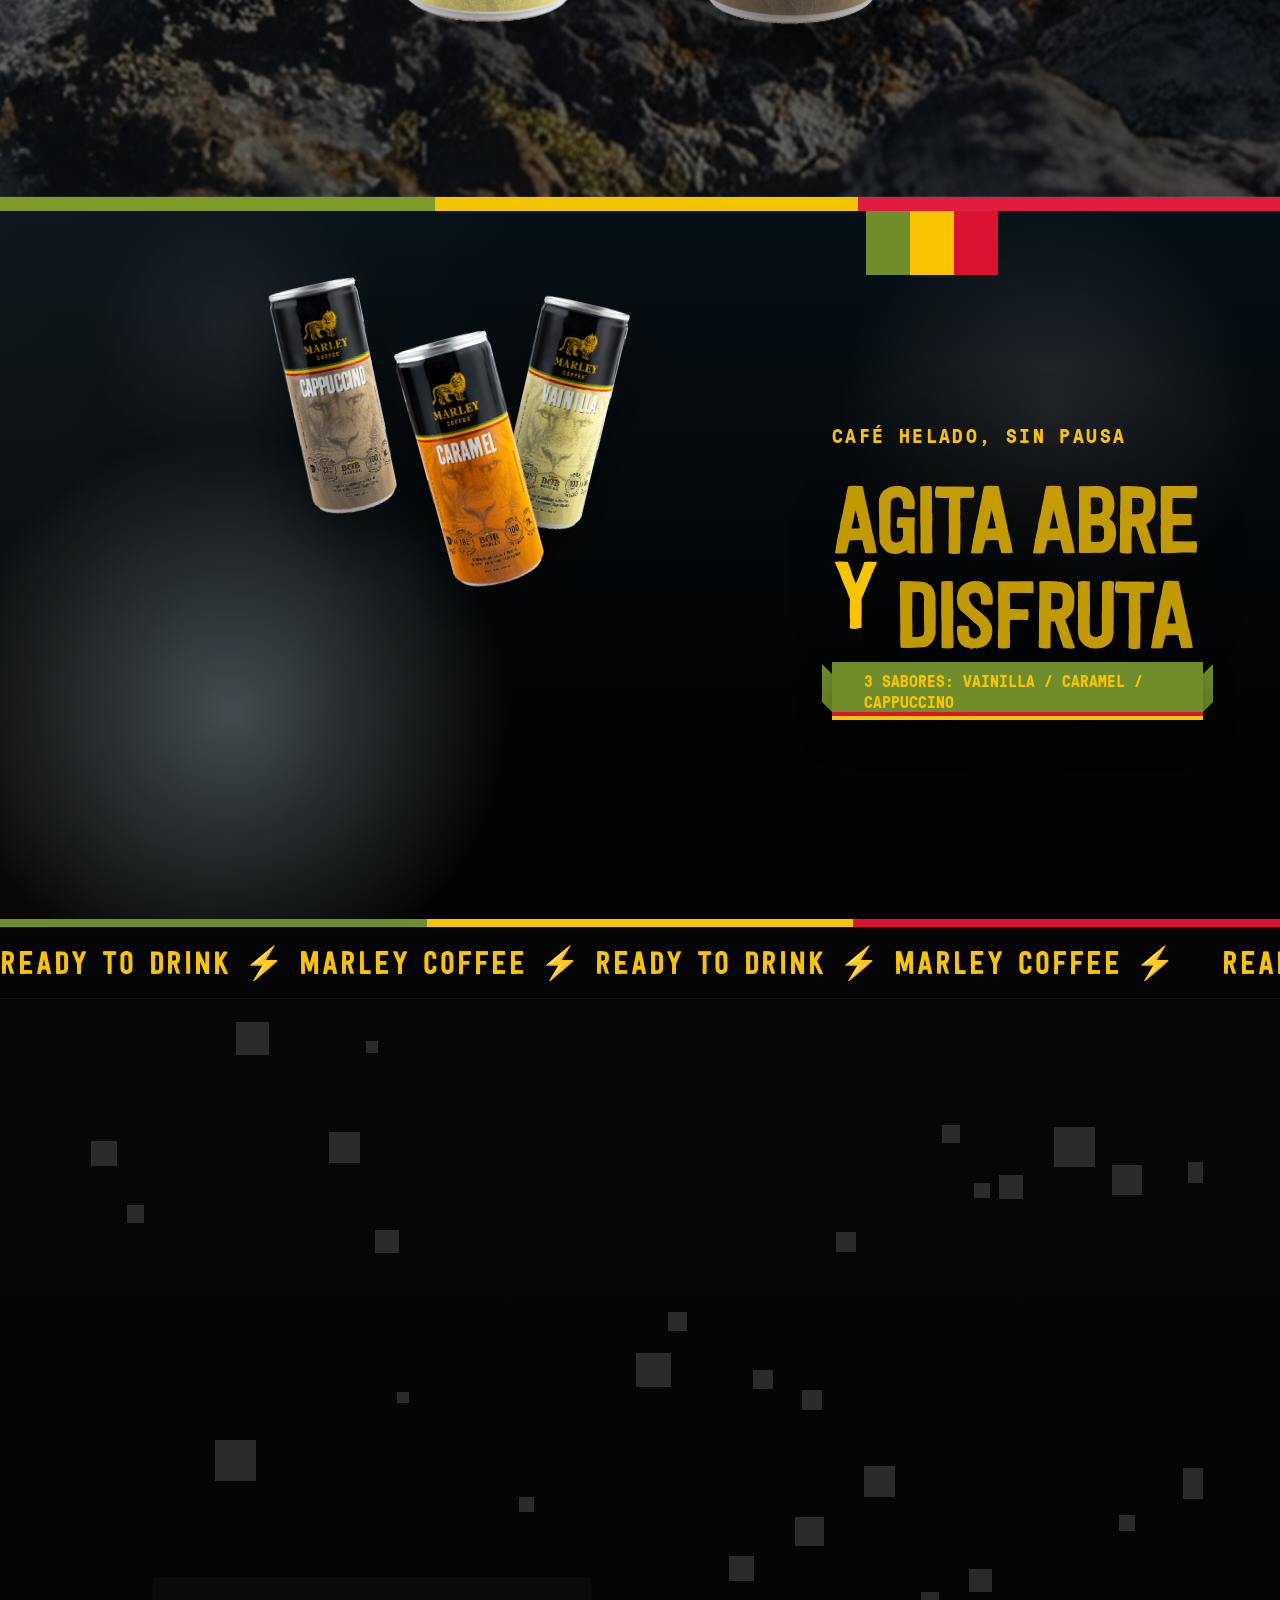
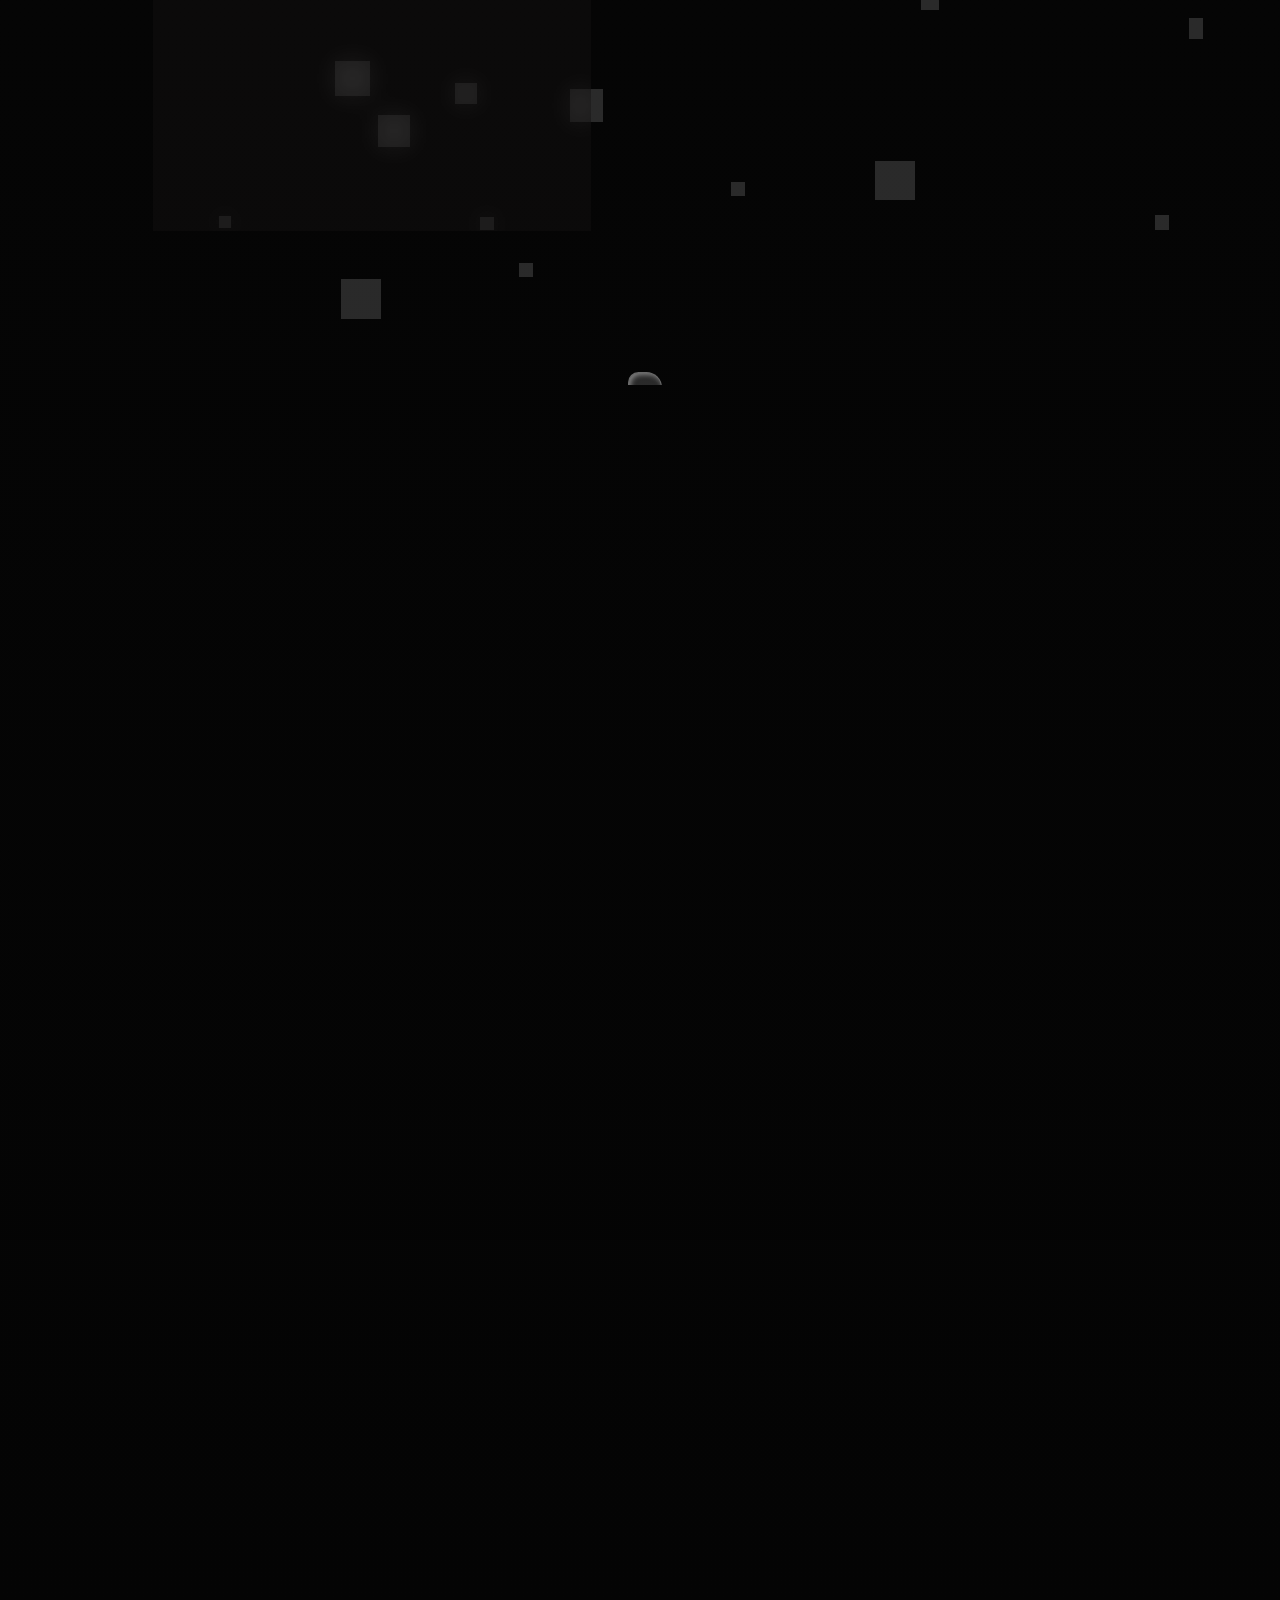
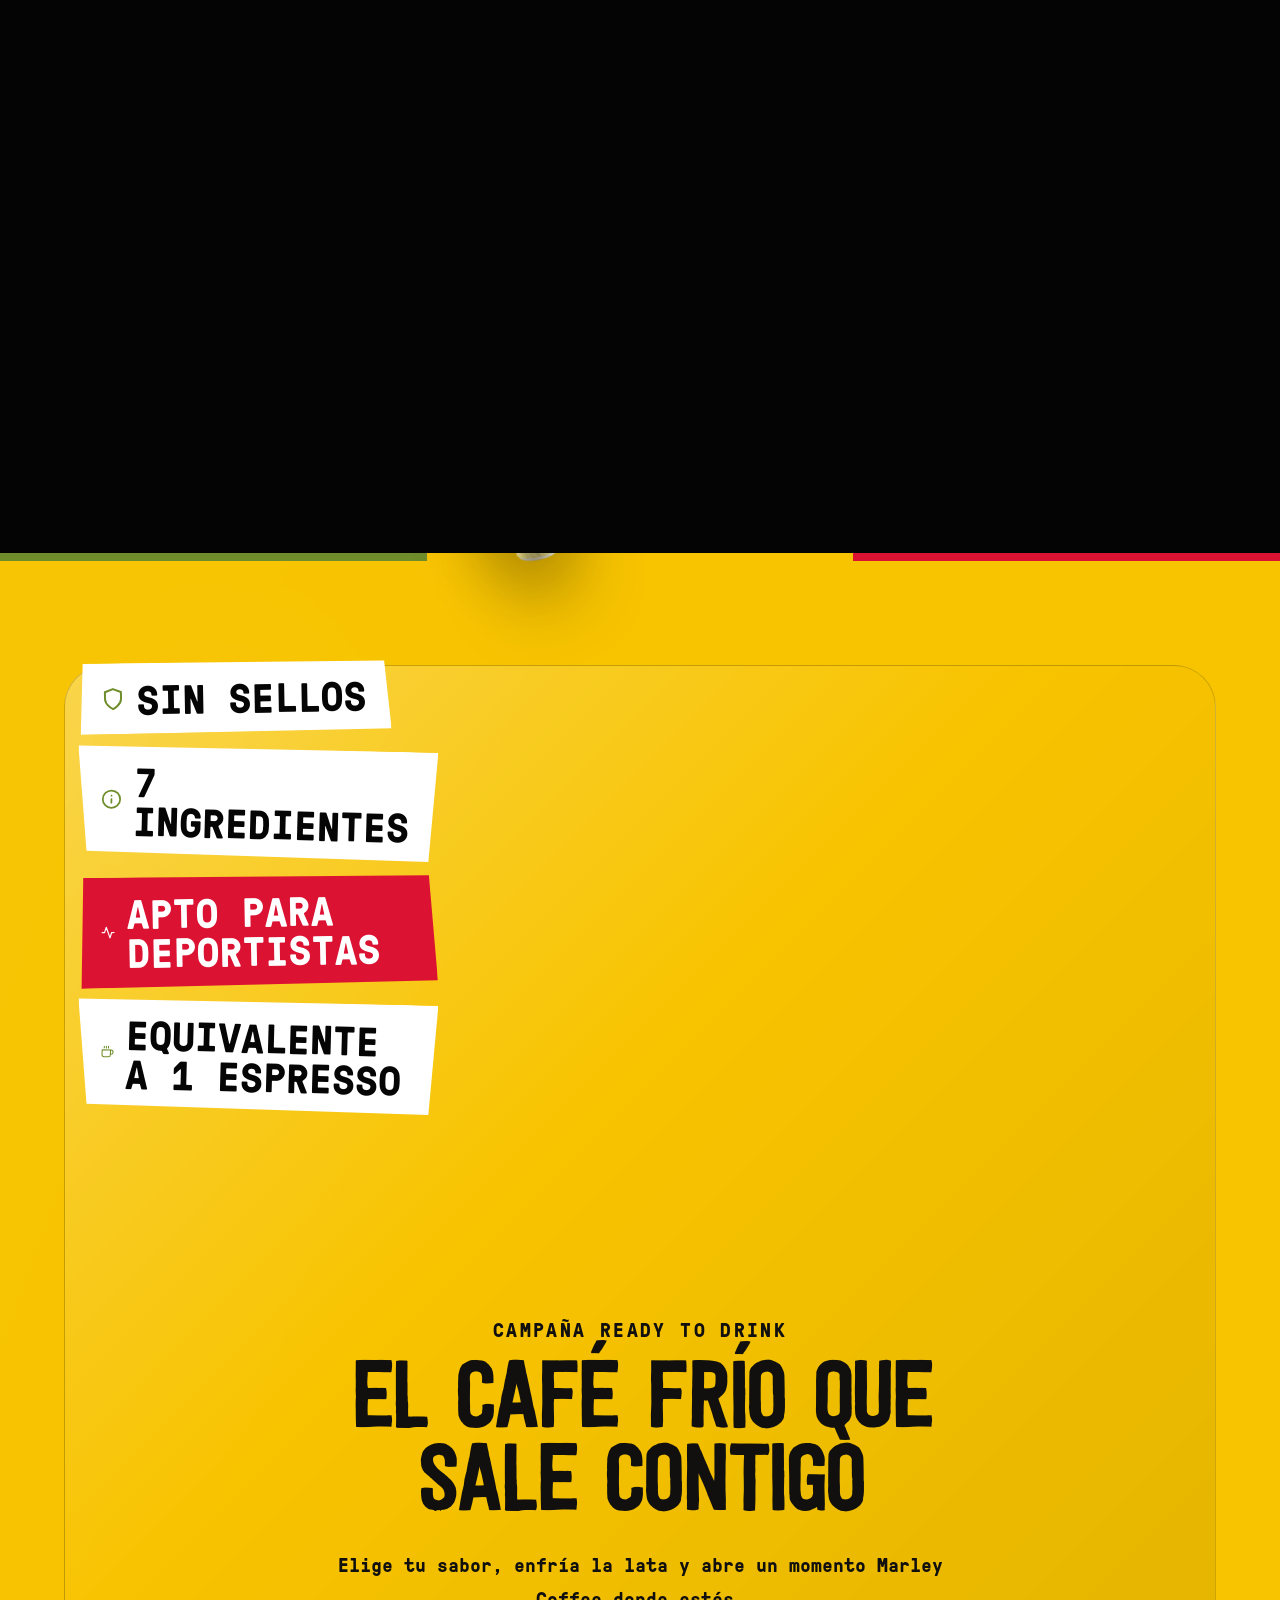
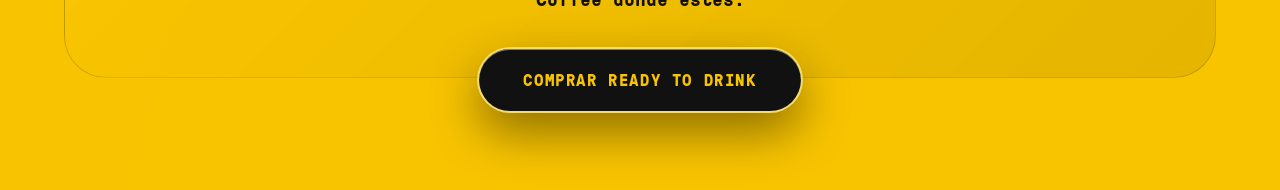
==== commit d57063c9: "Layout Overhaul: Hero Z-Index Sandwich, Ritual Physics, and Closing Grid fix" ====
--- a/index.html
+++ b/index.html
@@ -55,11 +55,6 @@
 
             <p class="hero__eyebrow">Café frío listo</p>
 
-            <h1 id="hero-title" class="hero__title">
-              <span>Marley</span>
-              <span>Coffee</span>
-            </h1>
-
             <p class="hero__lead">
               Ready to Drink cremoso, helado y con carácter de café real.
             </p>
@@ -80,6 +75,10 @@
             </a>
           </div>
 
+          <h1 id="hero-title" class="hero__title">
+            <span>Marley</span>
+            <span>Coffee</span>
+          </h1>
           <div class="hero__stage" aria-label="Sabores Ready to Drink Marley Coffee">
             <figure class="hero-can hero-can--cap" data-depth="0.18">
               <img
--- a/styles.css
+++ b/styles.css
@@ -2200,3 +2200,112 @@
 @keyframes scrollMarquee { 0% { transform: translateX(0); } 100% { transform: translateX(-50%); } }
 
 .magnetic-btn { transition: transform 0.2s cubic-bezier(0.25, 1, 0.5, 1); }
+
+/* ===================================================================
+   Custom Overrides & Fixes
+   =================================================================== */
+
+/* 1. Hero Sandwich Effect */
+.hero__grid {
+  display: grid;
+  grid-template-columns: 1fr;
+  align-items: center;
+  justify-items: center;
+  position: relative;
+  min-height: 80vh;
+}
+.hero__title {
+  position: absolute;
+  z-index: 1;
+  font-size: clamp(6rem, 15vw, 15rem);
+  line-height: 0.9;
+  text-align: center;
+  width: 100%;
+  top: 40%;
+  left: 50%;
+  transform: translate(-50%, -50%);
+  color: transparent;
+  -webkit-text-stroke: 2px rgba(248, 196, 0, 0.4); /* subtle gold outline */
+  pointer-events: none;
+}
+.hero__title span { display: block; }
+.hero__stage {
+  position: relative;
+  z-index: 2;
+  transform: scale(1.6);
+  margin: 2rem auto;
+  display: flex;
+  justify-content: center;
+  gap: 1rem;
+}
+.hero__copy {
+  position: relative;
+  z-index: 3;
+  display: flex;
+  flex-direction: column;
+  align-items: center;
+  text-align: center;
+  margin-top: 15rem; /* pushes it below the cans */
+}
+/* mobile tweaks */
+@media (max-width: 768px) {
+  .hero__stage { transform: scale(1.2); }
+  .hero__copy { margin-top: 10rem; }
+}
+
+/* 2. Ritual Floating Physics & Ice pop */
+.ritual-can {
+  animation: floatGravity 6s ease-in-out infinite alternate;
+}
+.ritual-can:nth-child(2) { animation-delay: -2s; }
+.ritual-can:nth-child(3) { animation-delay: -4s; }
+
+@keyframes floatGravity {
+  0% { transform: translateY(0); }
+  100% { transform: translateY(-30px); }
+}
+
+.ritual__ice-splash {
+  transition: transform 1s cubic-bezier(0.175, 0.885, 0.32, 1.275), opacity 1s ease;
+  opacity: 0.5;
+}
+.ritual__ice-splash.animate-splash {
+  opacity: 1;
+  /* Since it uses parallax transform, we might just scale it up using a keyframe if transition fights JS */
+  animation: splashPop 1s cubic-bezier(0.175, 0.885, 0.32, 1.275) forwards;
+}
+@keyframes splashPop {
+  0% { transform: scale(0.8); }
+  100% { transform: scale(1.12); }
+}
+
+/* 3. Closing Grid Fix */
+.closing__grid {
+  display: grid;
+  grid-template-columns: 1fr 1fr;
+  align-items: center;
+  gap: 4rem;
+  width: 100%;
+  max-width: 1200px;
+  margin: 0 auto;
+}
+.closing__labels {
+  display: flex;
+  flex-direction: column;
+  gap: 1rem;
+  align-items: flex-start;
+}
+.closing__group {
+  display: flex;
+  justify-content: center;
+  transform: scale(1.3);
+}
+.closing__cta {
+  grid-column: 1 / -1;
+  text-align: center;
+  margin-top: 5rem;
+}
+@media (max-width: 900px) {
+  .closing__grid { grid-template-columns: 1fr; }
+  .closing__group { transform: scale(1); margin-top: 2rem; }
+}
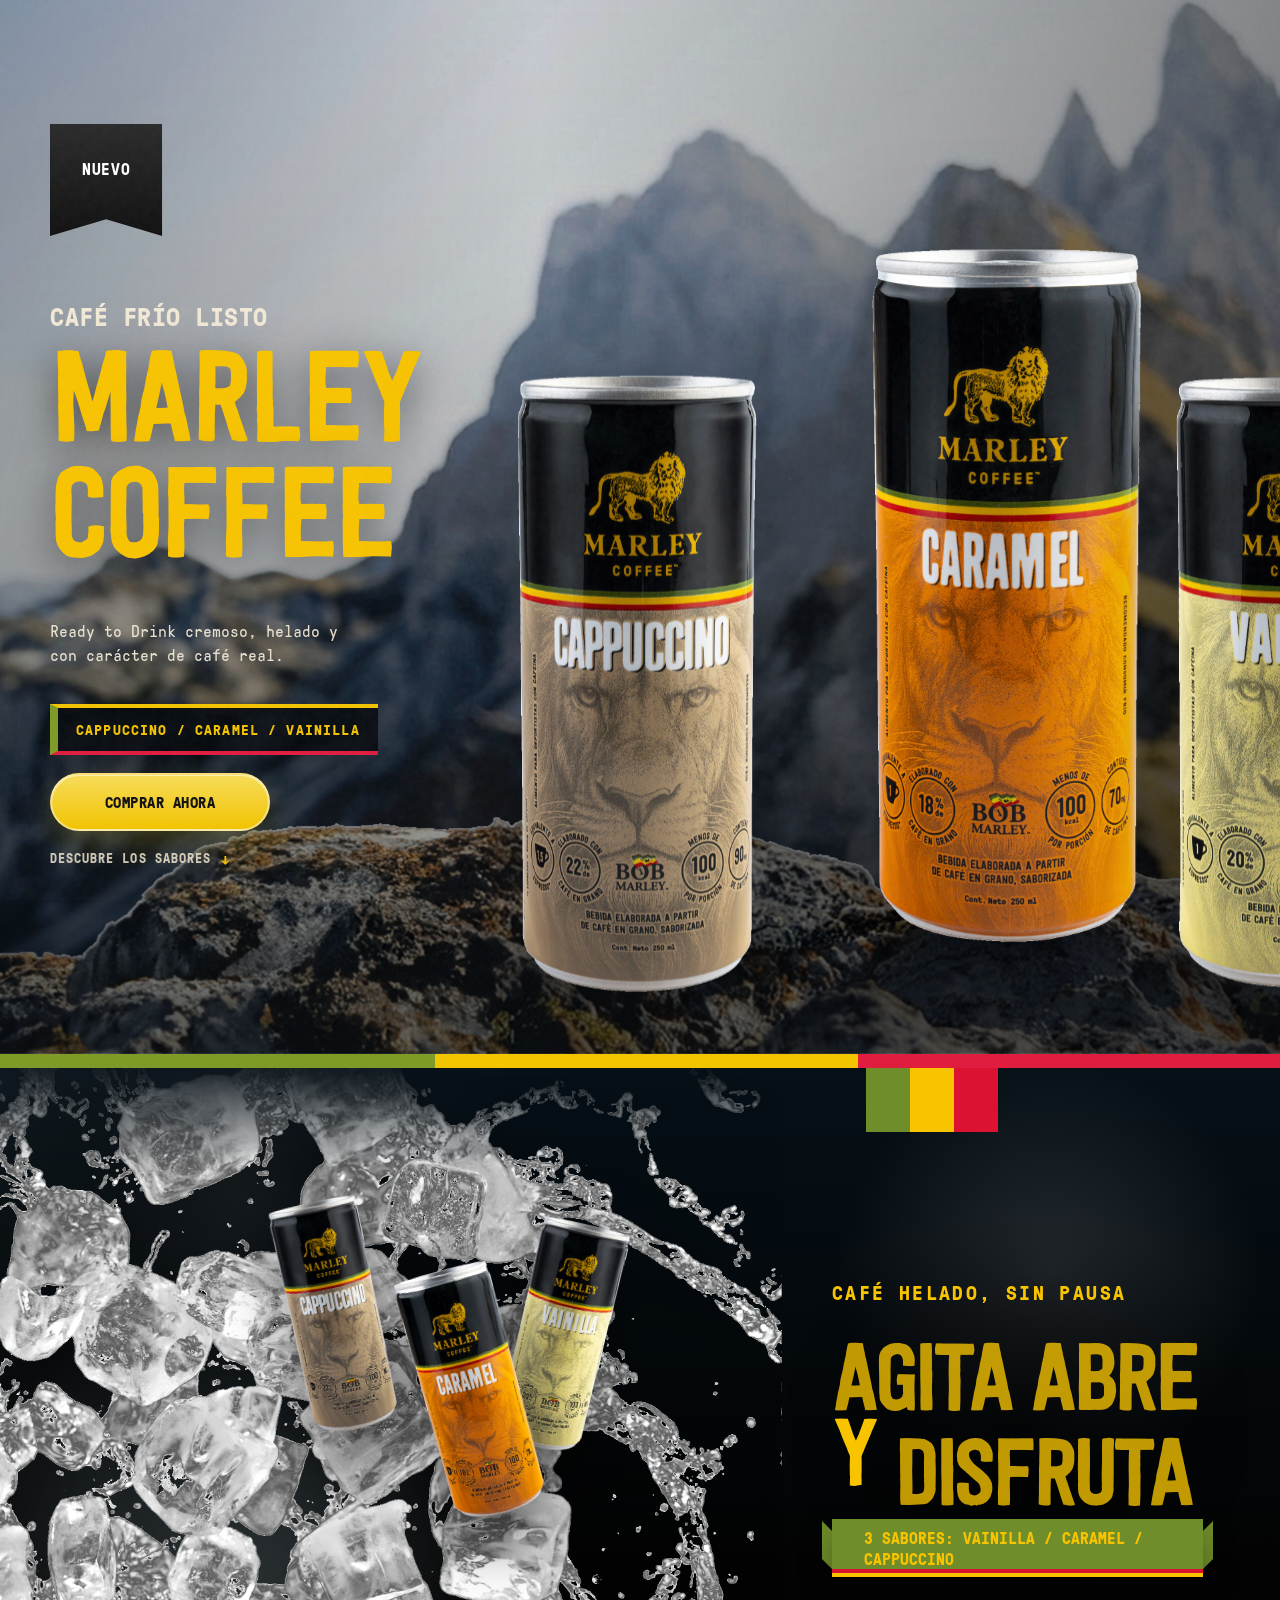
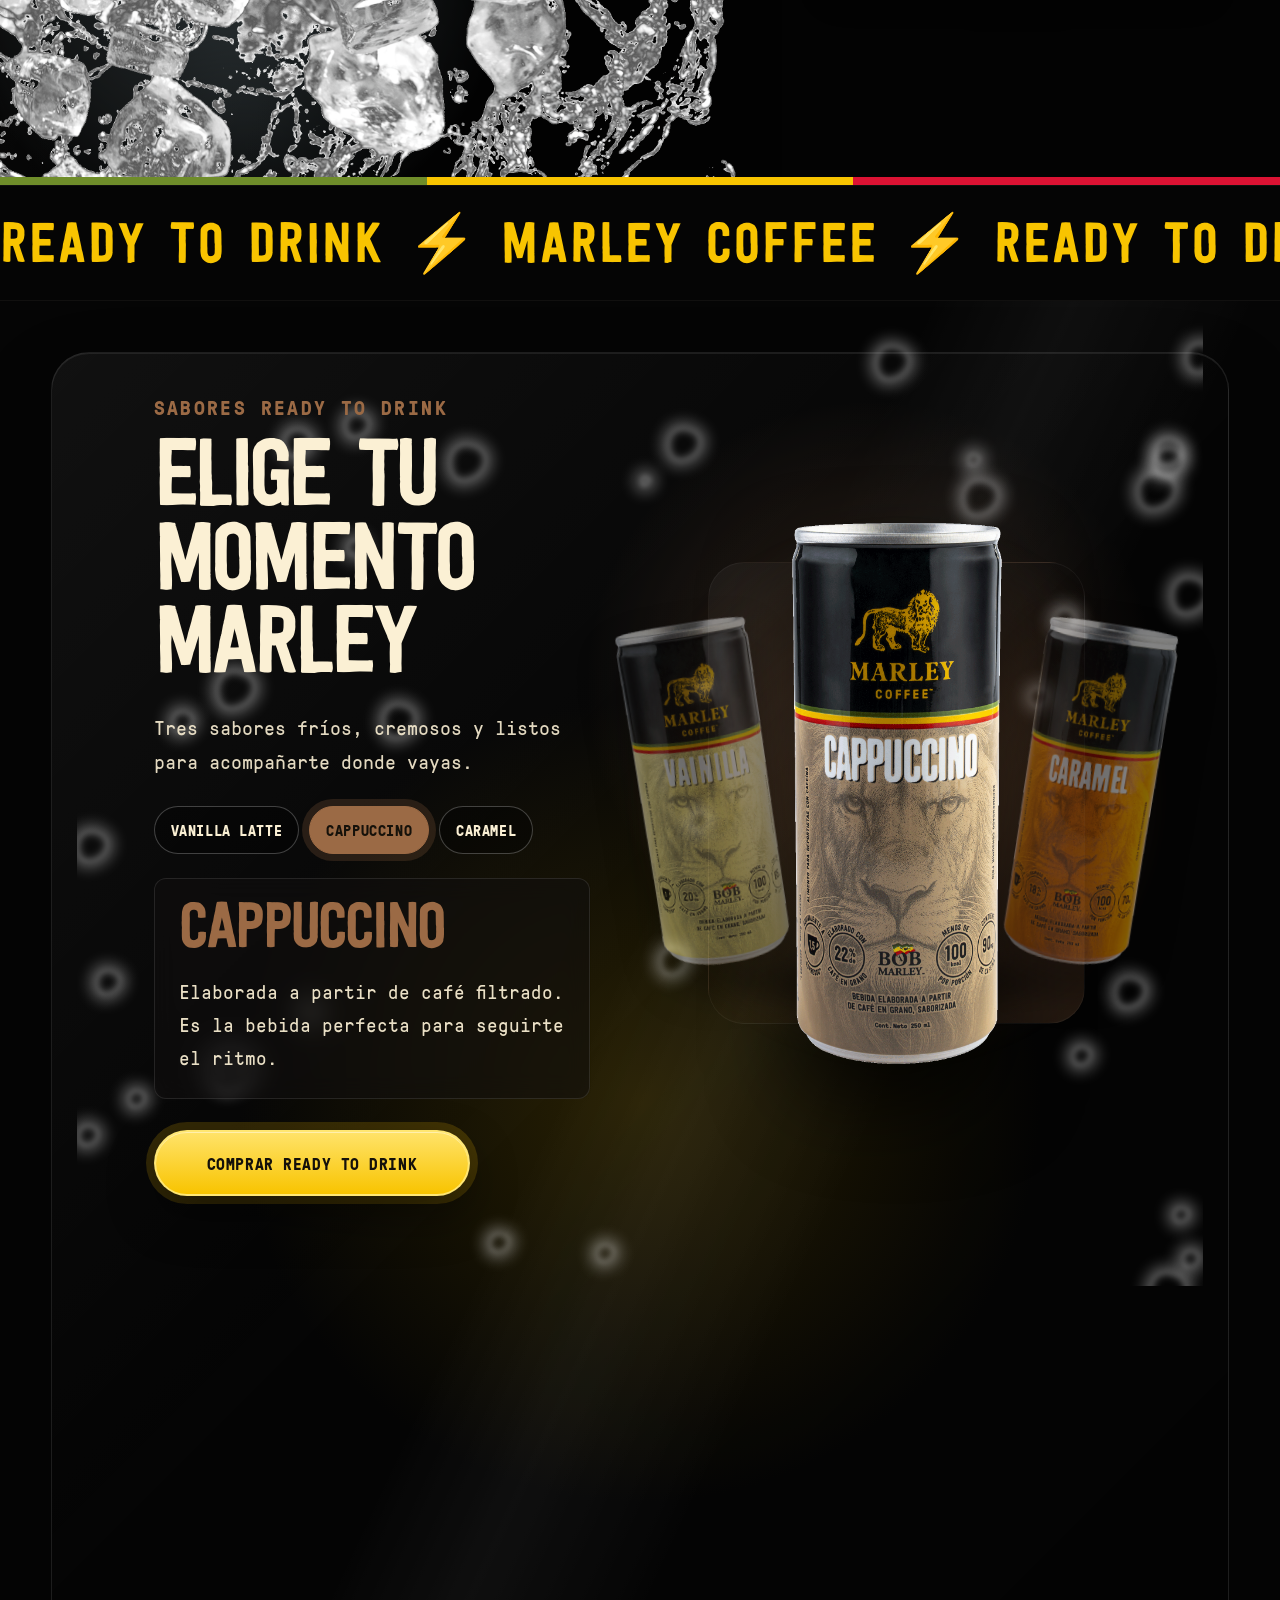
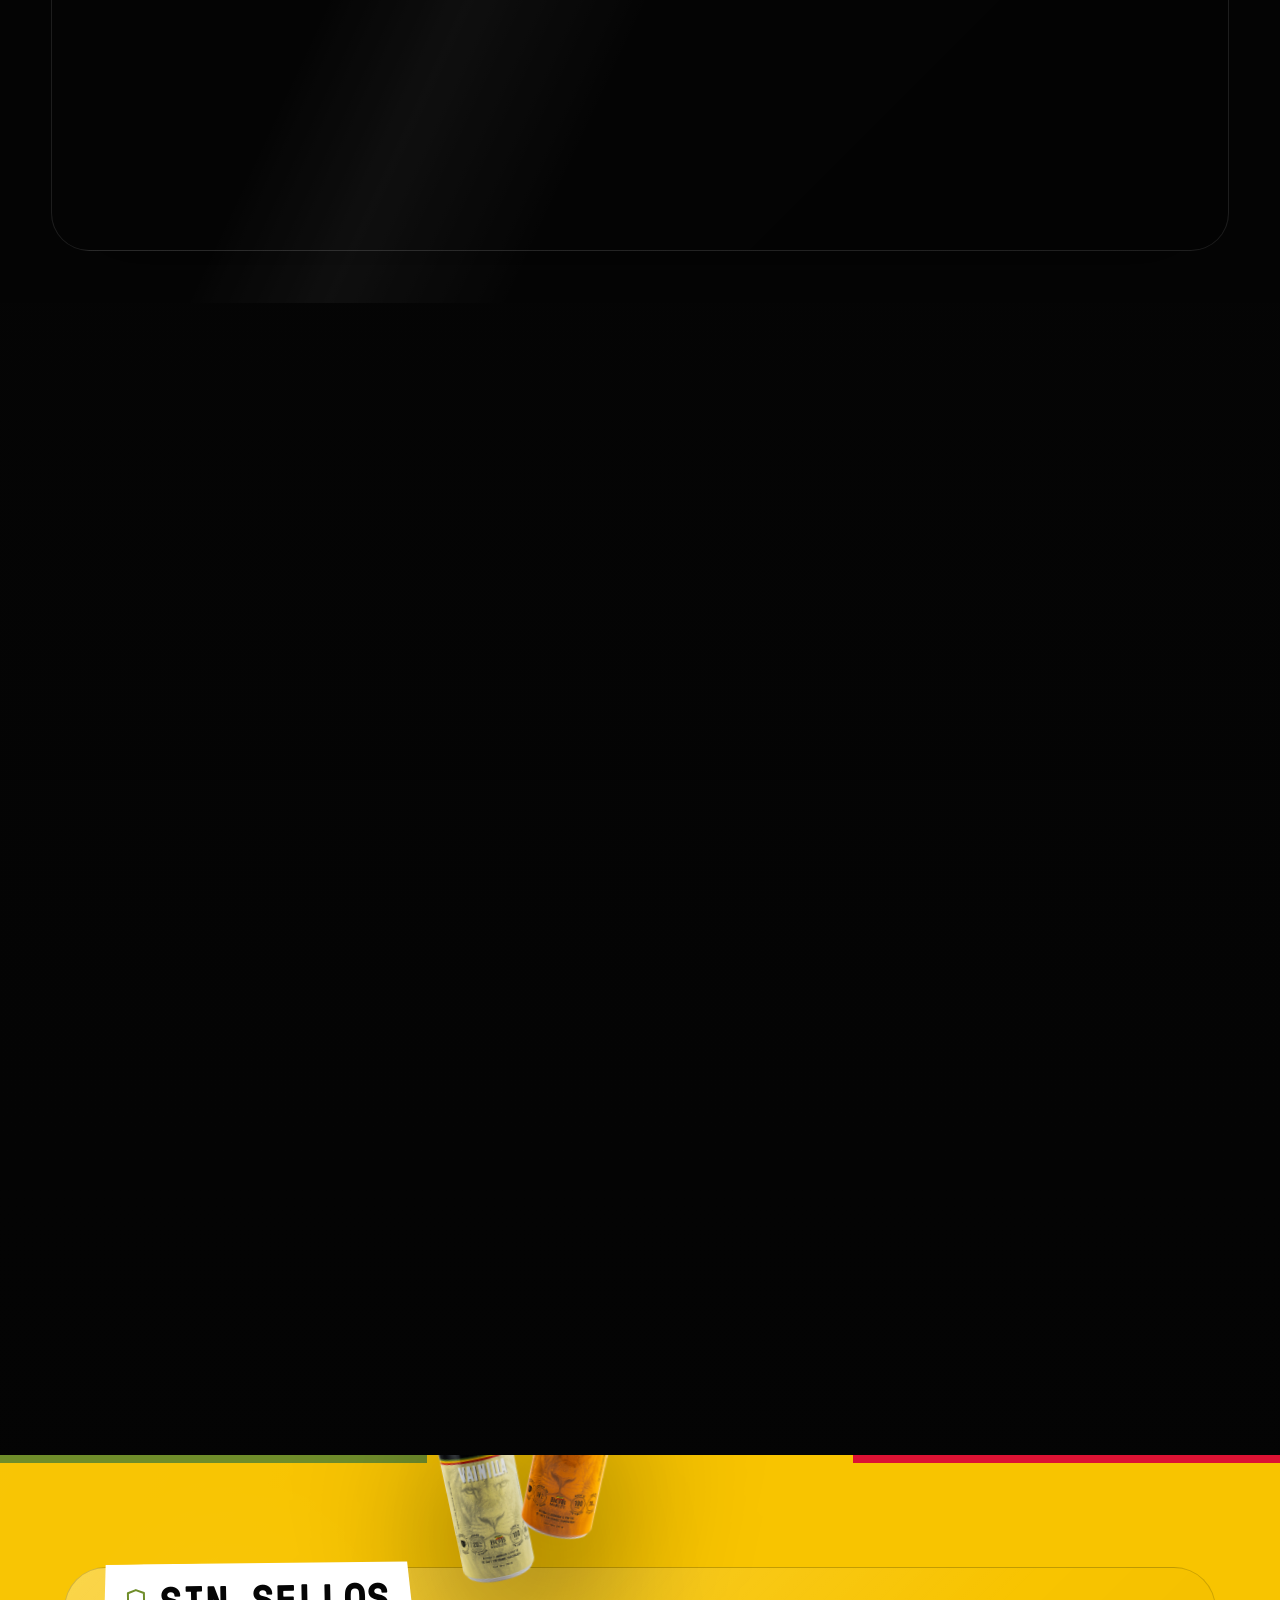
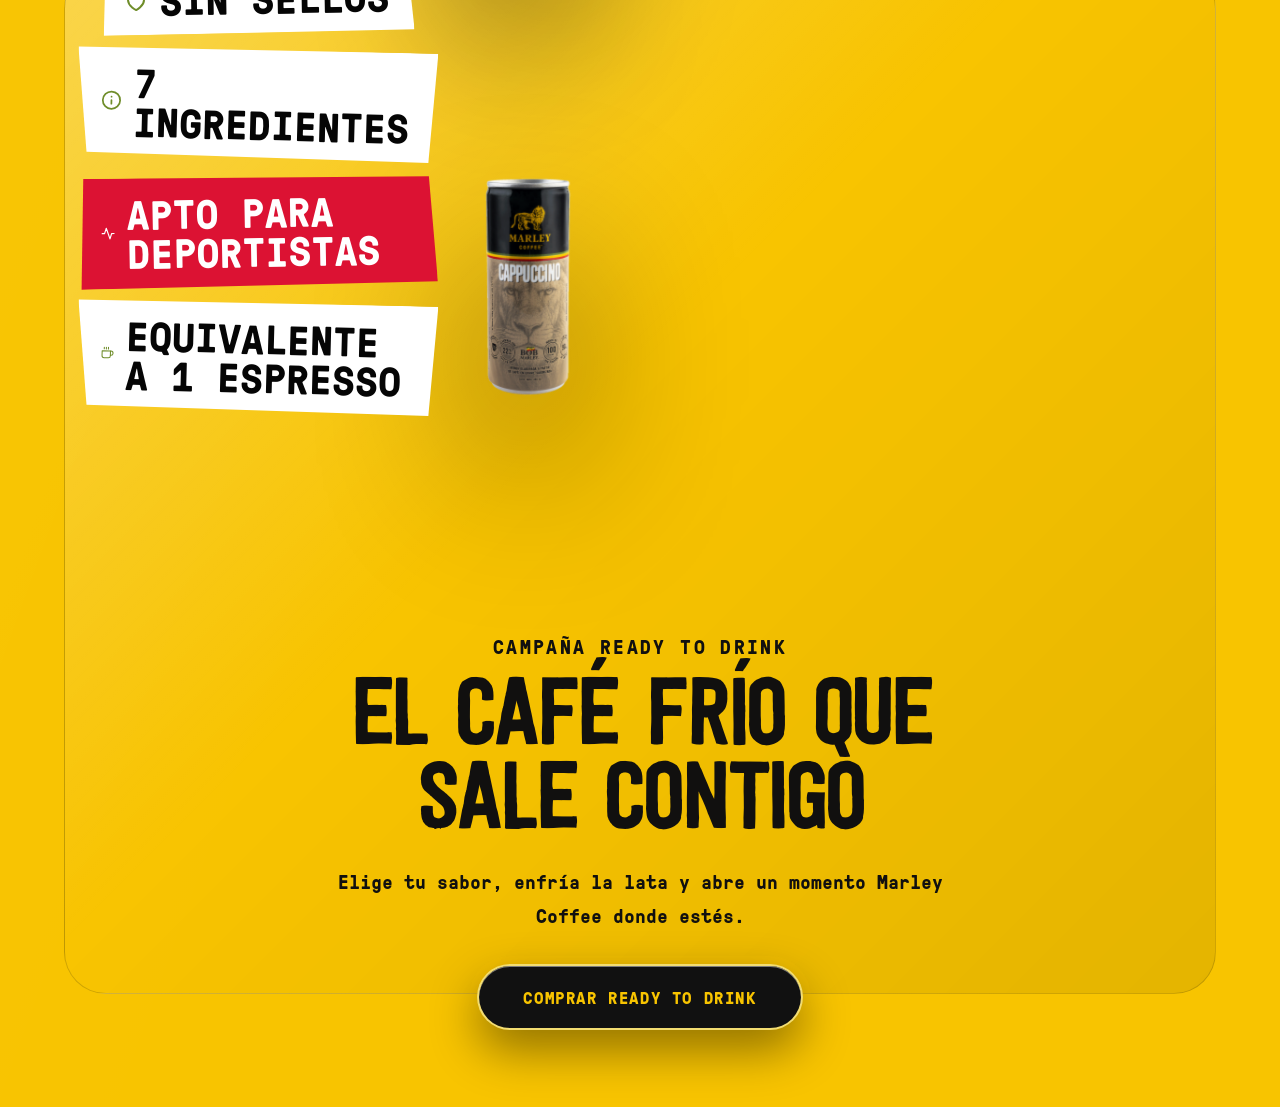
==== commit 40c153c3: "Refactor: Safe layout, 2 column Hero, massive clustered cans in closing" ====
--- a/index.html
+++ b/index.html
@@ -55,6 +55,11 @@
 
             <p class="hero__eyebrow">Café frío listo</p>
 
+            <h1 id="hero-title" class="hero__title">
+              <span>Marley</span>
+              <span>Coffee</span>
+            </h1>
+
             <p class="hero__lead">
               Ready to Drink cremoso, helado y con carácter de café real.
             </p>
@@ -75,10 +80,6 @@
             </a>
           </div>
 
-          <h1 id="hero-title" class="hero__title">
-            <span>Marley</span>
-            <span>Coffee</span>
-          </h1>
           <div class="hero__stage" aria-label="Sabores Ready to Drink Marley Coffee">
             <figure class="hero-can hero-can--cap" data-depth="0.18">
               <img
--- a/styles.css
+++ b/styles.css
@@ -2161,12 +2161,11 @@
 }
 .ice-particle {
   position: absolute;
-  background: rgba(255, 255, 255, 0.15);
-  backdrop-filter: blur(4px);
-  -webkit-backdrop-filter: blur(4px);
-  border: 1px solid rgba(255,255,255,0.3);
-  border-radius: 40% 60% 70% 30%;
-  box-shadow: inset 2px 2px 5px rgba(255,255,255,0.4);
+  background: transparent;
+  border: none;
+  box-shadow: 0 0 15px 5px rgba(255, 255, 255, 0.4), inset 0 0 10px rgba(255, 255, 255, 0.6);
+  border-radius: 40% 60% 70% 30% / 50% 40% 60% 50%;
+  filter: blur(2px);
   animation: floatIce linear infinite;
 }
 @keyframes floatIce {
@@ -2191,10 +2190,10 @@
 }
 
 .marquee-container {
-  overflow: hidden; white-space: nowrap; background: var(--black); padding: 16px 0; border-top: 1px solid var(--charcoal); border-bottom: 1px solid var(--charcoal);
+  overflow: hidden; white-space: nowrap; background: var(--black); padding: 24px 0; border-top: 1px solid var(--charcoal); border-bottom: 1px solid var(--charcoal);
 }
 .marquee-content {
-  display: inline-block; animation: scrollMarquee 20s linear infinite; font-family: var(--font-title); font-size: 2rem; color: var(--gold); letter-spacing: 2px;
+  display: inline-block; animation: scrollMarquee 20s linear infinite; font-family: var(--font-title); font-size: 3.5rem; /* Larger */ color: var(--gold); letter-spacing: 2px;
 }
 .marquee-content span { padding-right: 2rem; }
 @keyframes scrollMarquee { 0% { transform: translateX(0); } 100% { transform: translateX(-50%); } }
@@ -2205,52 +2204,47 @@
    Custom Overrides & Fixes
    =================================================================== */
 
-/* 1. Hero Sandwich Effect */
+/* 1. Safe Hero Layout (2 Columns) */
 .hero__grid {
   display: grid;
-  grid-template-columns: 1fr;
+  grid-template-columns: 1fr 1fr;
   align-items: center;
-  justify-items: center;
-  position: relative;
+  gap: 2rem;
   min-height: 80vh;
 }
 .hero__title {
-  position: absolute;
-  z-index: 1;
-  font-size: clamp(6rem, 15vw, 15rem);
+  position: static; /* Revert from absolute */
+  font-size: clamp(4rem, 10vw, 8rem);
+  text-align: left;
+  transform: none;
+  color: var(--gold);
+  -webkit-text-stroke: 0;
+  pointer-events: auto;
   line-height: 0.9;
-  text-align: center;
-  width: 100%;
-  top: 40%;
-  left: 50%;
-  transform: translate(-50%, -50%);
-  color: transparent;
-  -webkit-text-stroke: 2px rgba(248, 196, 0, 0.4); /* subtle gold outline */
-  pointer-events: none;
-}
-.hero__title span { display: block; }
+  margin: 1rem 0;
+}
+.hero__title span { color: var(--gold) !important; -webkit-text-stroke: 0 !important; }
+.hero__copy {
+  display: flex;
+  flex-direction: column;
+  align-items: flex-start;
+  text-align: left;
+  margin-top: 0;
+  grid-column: 1;
+}
 .hero__stage {
-  position: relative;
-  z-index: 2;
-  transform: scale(1.6);
-  margin: 2rem auto;
+  grid-column: 2;
+  transform: scale(2); /* Giant cans */
+  transform-origin: center;
+  margin-top: 0;
   display: flex;
   justify-content: center;
-  gap: 1rem;
-}
-.hero__copy {
-  position: relative;
-  z-index: 3;
-  display: flex;
-  flex-direction: column;
-  align-items: center;
-  text-align: center;
-  margin-top: 15rem; /* pushes it below the cans */
-}
-/* mobile tweaks */
-@media (max-width: 768px) {
-  .hero__stage { transform: scale(1.2); }
-  .hero__copy { margin-top: 10rem; }
+}
+@media (max-width: 900px) {
+  .hero__grid { grid-template-columns: 1fr; text-align: center; justify-items: center; }
+  .hero__copy { align-items: center; grid-column: 1; }
+  .hero__stage { transform: scale(1.3); grid-column: 1; }
+  .hero__title { text-align: center; }
 }
 
 /* 2. Ritual Floating Physics & Ice pop */
@@ -2279,7 +2273,7 @@
   100% { transform: scale(1.12); }
 }
 
-/* 3. Closing Grid Fix */
+/* 3. Closing Grid Cluster Fix */
 .closing__grid {
   display: grid;
   grid-template-columns: 1fr 1fr;
@@ -2289,23 +2283,30 @@
   max-width: 1200px;
   margin: 0 auto;
 }
-.closing__labels {
-  display: flex;
-  flex-direction: column;
-  gap: 1rem;
-  align-items: flex-start;
-}
 .closing__group {
   display: flex;
   justify-content: center;
-  transform: scale(1.3);
-}
-.closing__cta {
-  grid-column: 1 / -1;
-  text-align: center;
-  margin-top: 5rem;
-}
+  align-items: flex-end;
+  gap: 0;
+  transform: scale(2.5); /* Massive cans to fill the void */
+  transform-origin: bottom center;
+}
+.closing__group .can-wrap--group {
+  position: relative !important;
+  left: auto !important; right: auto !important; top: auto !important;
+  margin: 0 -15px; /* Pull them together into a cluster */
+}
+.closing__group .can-wrap--group:nth-child(2) {
+  z-index: 2;
+  transform: translateY(-20px) scale(1.1) !important; /* Middle can is taller and in front */
+}
+.closing__cta { grid-column: 1 / -1; text-align: center; margin-top: 6rem; }
 @media (max-width: 900px) {
   .closing__grid { grid-template-columns: 1fr; }
-  .closing__group { transform: scale(1); margin-top: 2rem; }
-}
+  .closing__group { transform: scale(1.5); margin: 3rem 0; }
+}
+
+/* Empty Lifestyle Slots */
+.lifestyle-slot { opacity: 0 !important; }
+
+
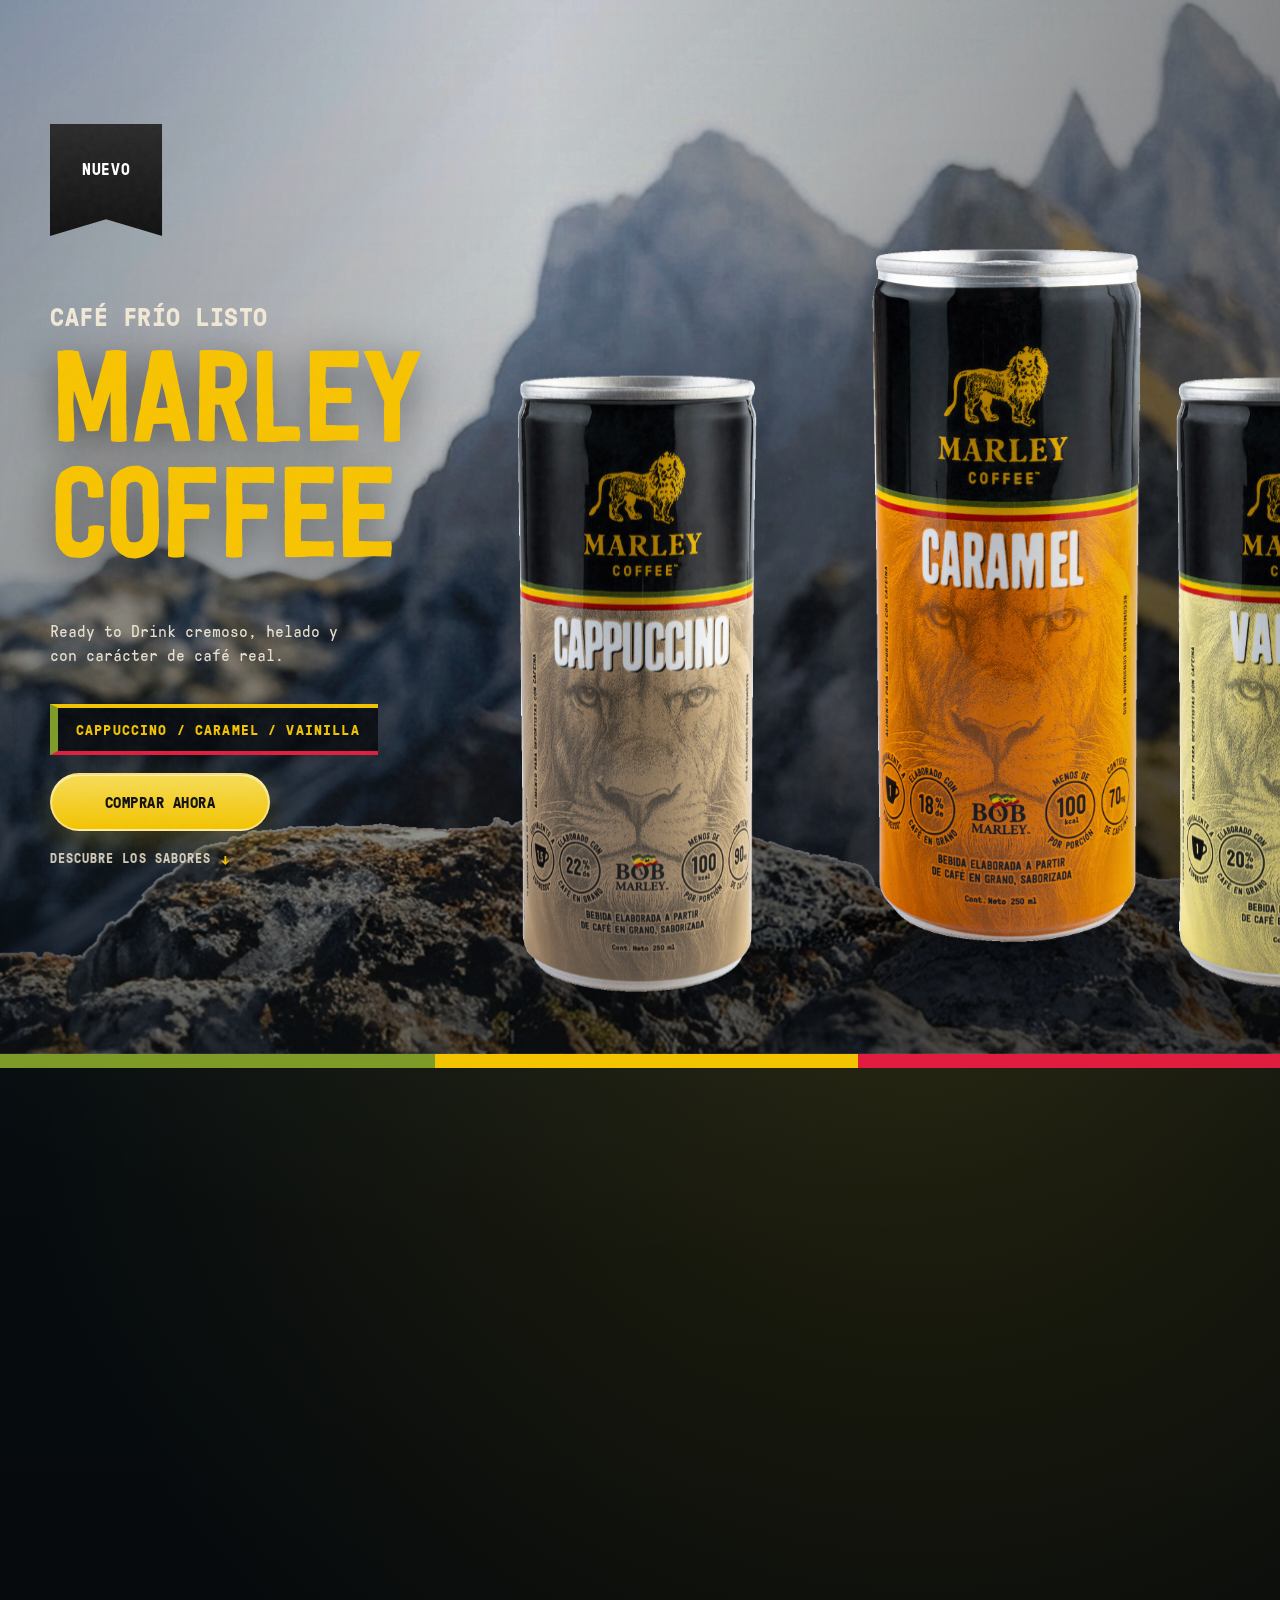
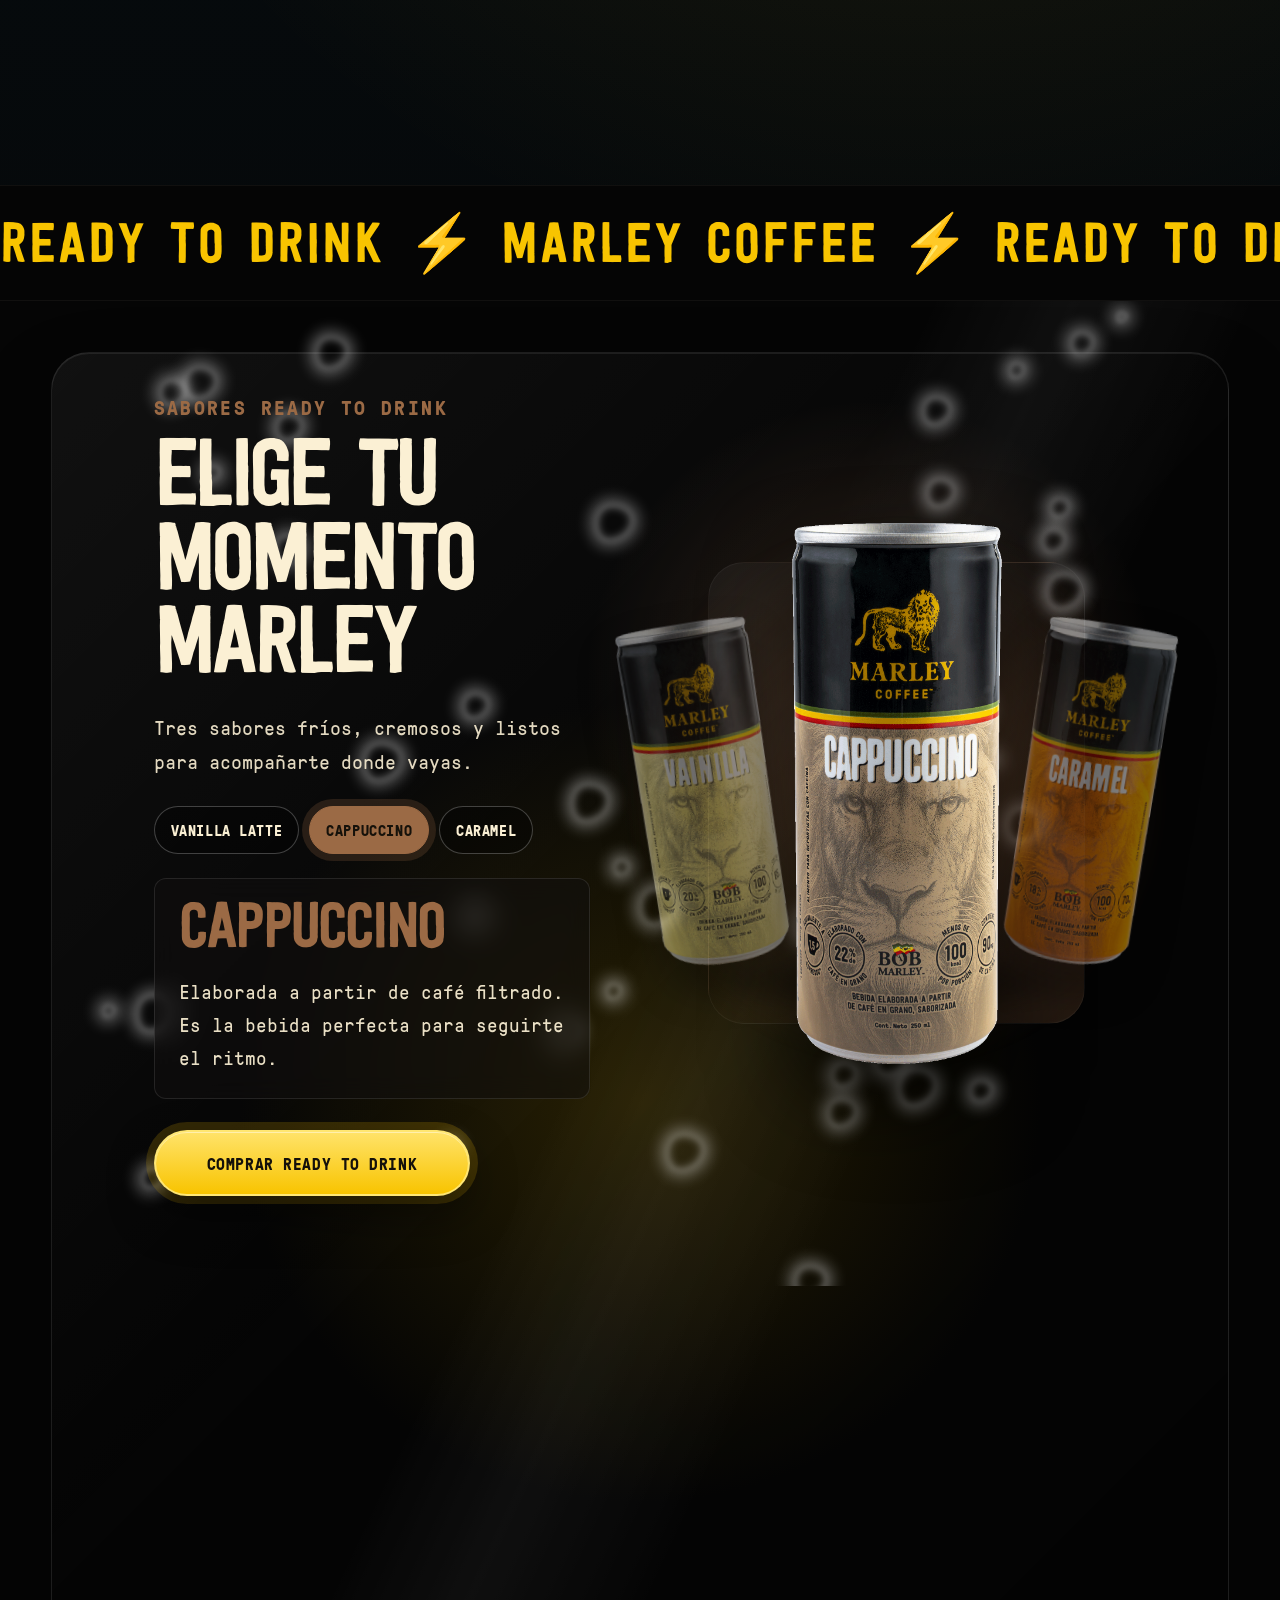
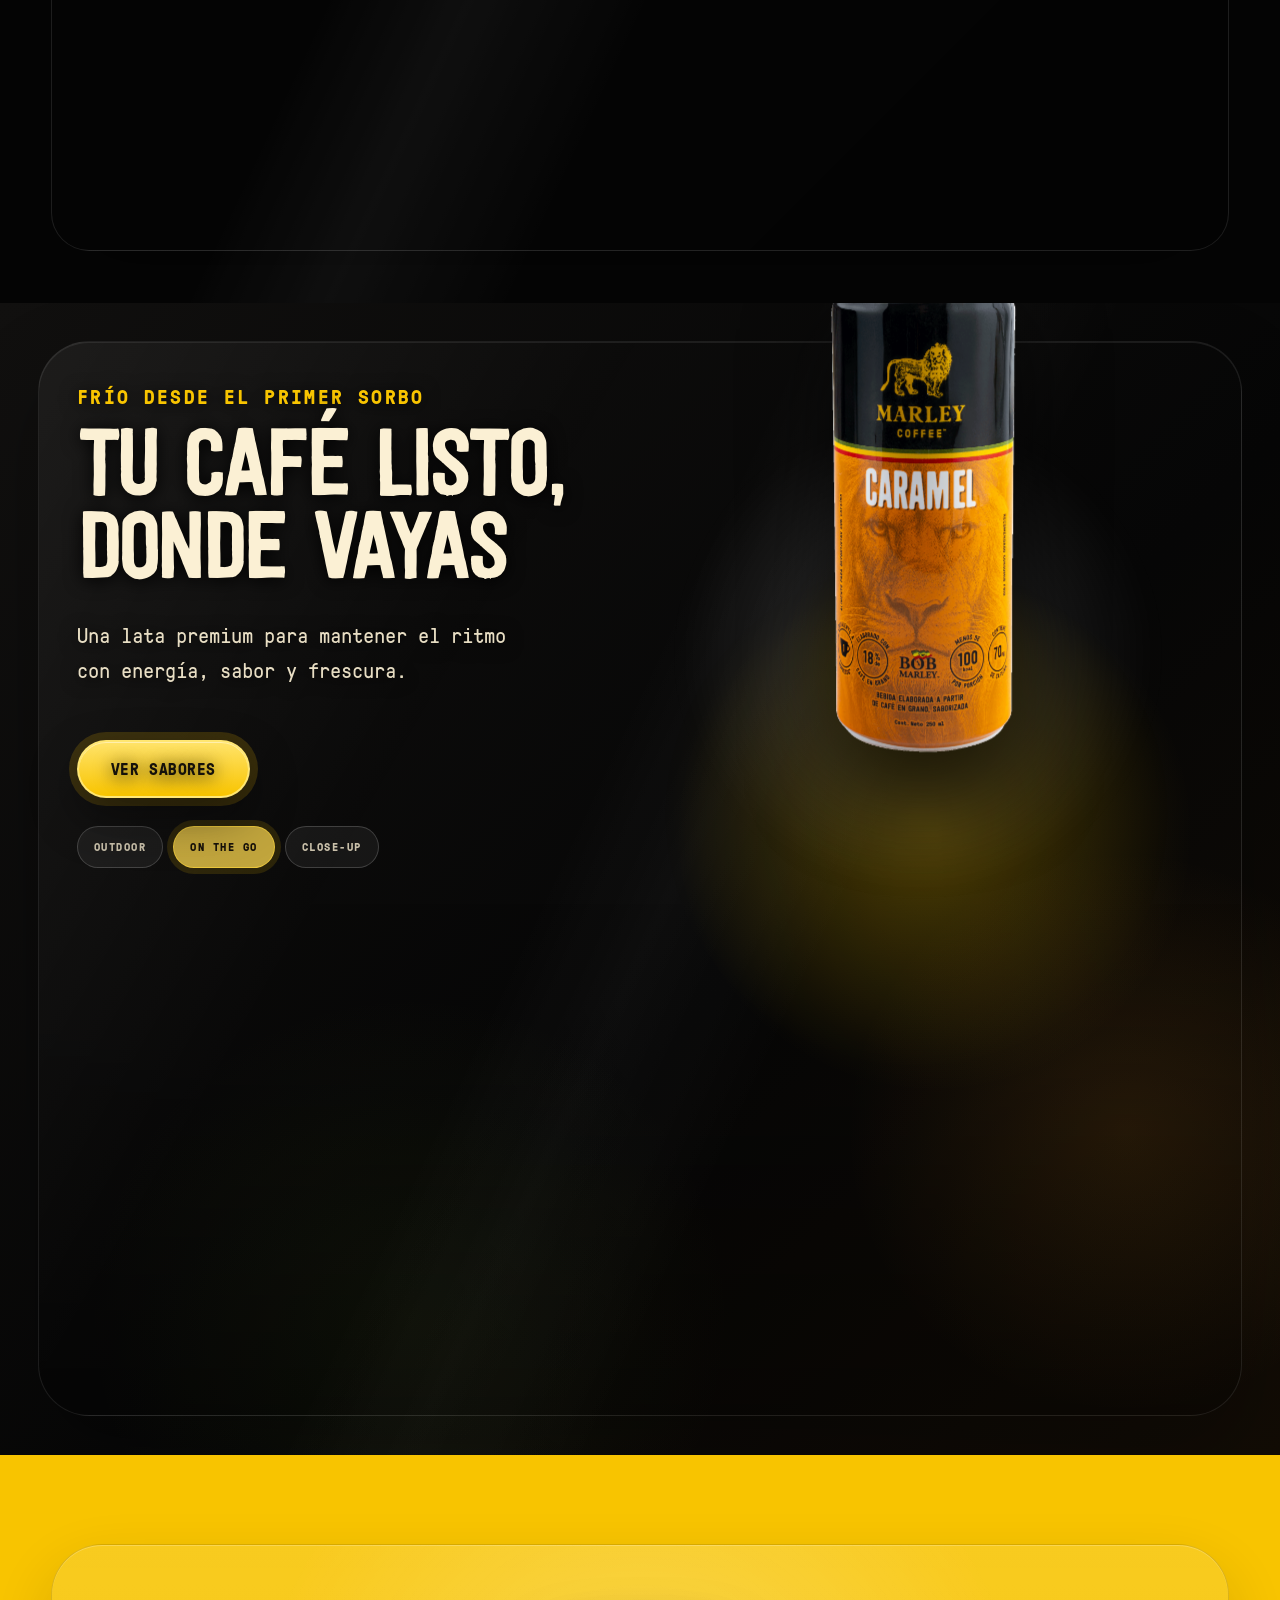
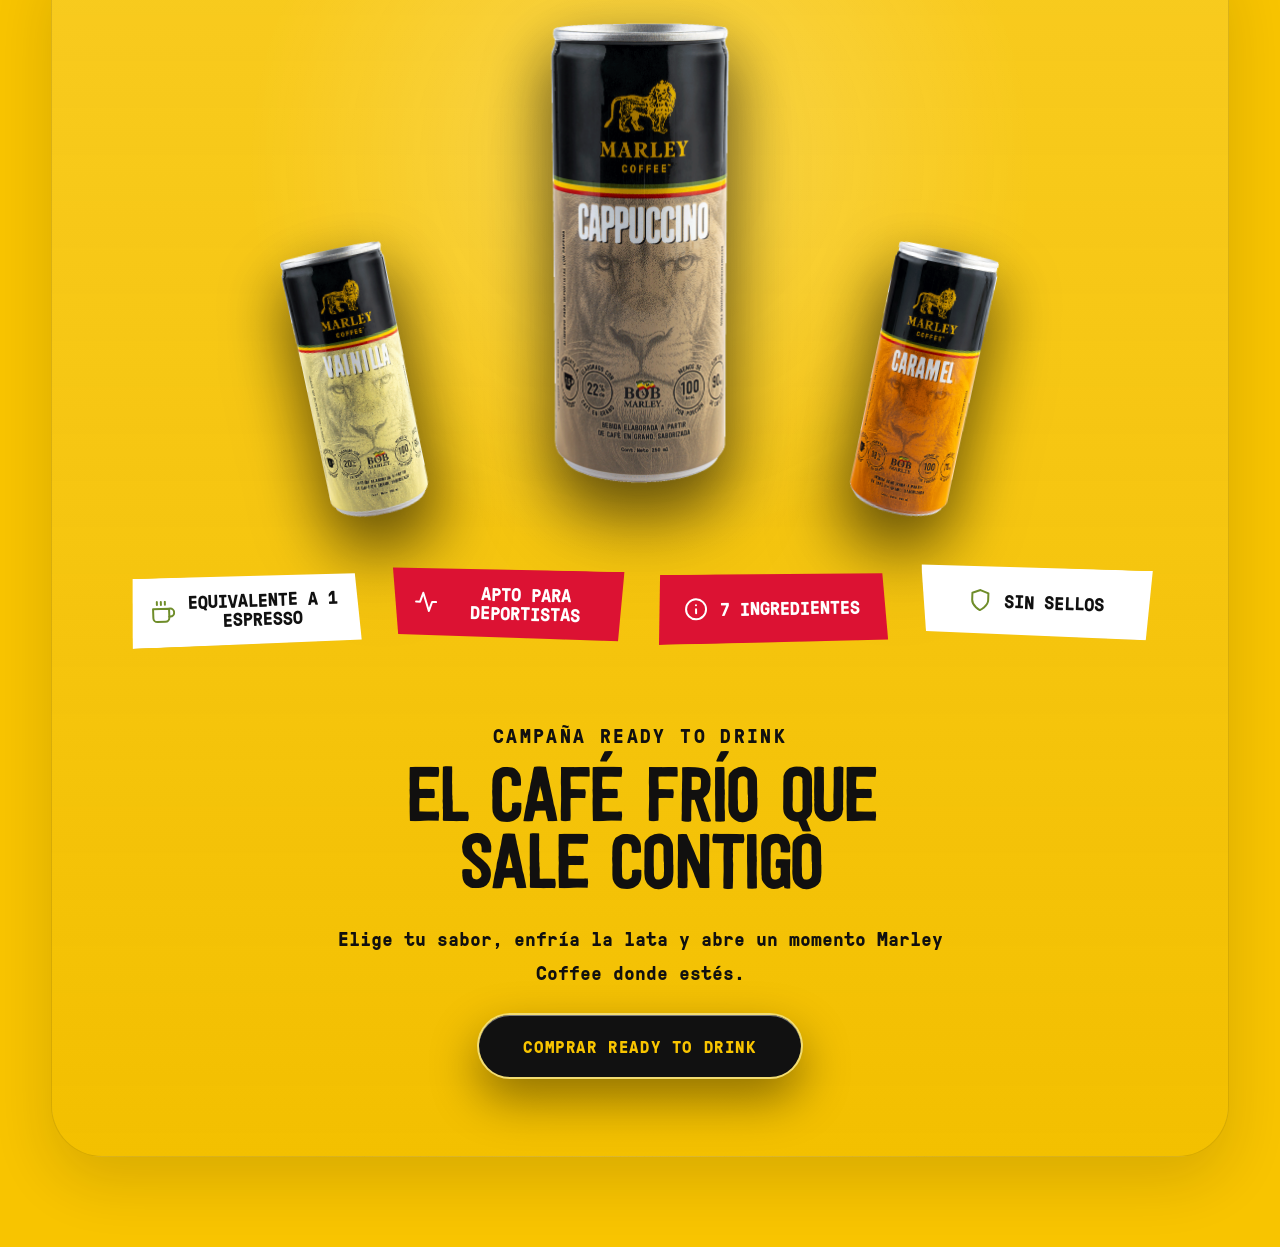
==== commit 26f829a1: "Refresh closing benefits section layout" ====
--- a/index.html
+++ b/index.html
@@ -270,33 +270,35 @@
 
       <section id="beneficios" class="closing section reveal" aria-labelledby="closing-title">
         <span class="rasta-stripe rasta-stripe--top" aria-hidden="true"></span>
-        <div class="closing__grid">
-          <div class="closing__labels" aria-label="Beneficios Ready to Drink">
-            <!-- These claims must be legally/nutritionally validated before production. -->
-            <span>
-              <svg viewBox="0 0 24 24" fill="none" stroke="currentColor" stroke-width="2" stroke-linecap="round" stroke-linejoin="round" class="benefit-icon"><path d="M12 22s8-4 8-10V5l-8-3-8 3v7c0 6 8 10 8 10z"></path></svg>
-              <div>Sin sellos</div>
-            </span>
-            <span>
-              <svg viewBox="0 0 24 24" fill="none" stroke="currentColor" stroke-width="2" stroke-linecap="round" stroke-linejoin="round" class="benefit-icon"><circle cx="12" cy="12" r="10"></circle><path d="M12 16v-4"></path><path d="M12 8h.01"></path></svg>
-              <div>7 ingredientes</div>
-            </span>
-            <span>
-              <svg viewBox="0 0 24 24" fill="none" stroke="currentColor" stroke-width="2" stroke-linecap="round" stroke-linejoin="round" class="benefit-icon"><path d="M22 12h-4l-3 9L9 3l-3 9H2"></path></svg>
-              <div>Apto para deportistas</div>
-            </span>
-            <span>
-              <svg viewBox="0 0 24 24" fill="none" stroke="currentColor" stroke-width="2" stroke-linecap="round" stroke-linejoin="round" class="benefit-icon"><path d="M18 8h1a4 4 0 0 1 0 8h-1"></path><path d="M2 8h16v9a4 4 0 0 1-4 4H6a4 4 0 0 1-4-4V8z"></path><line x1="6" y1="1" x2="6" y2="4"></line><line x1="10" y1="1" x2="10" y2="4"></line><line x1="14" y1="1" x2="14" y2="4"></line></svg>
-              <div>Equivalente a 1 espresso</div>
-            </span>
-          </div>
-          <div class="closing__group" aria-label="Tres latas Marley Coffee Ready to Drink">
-            <figure class="can-wrap can-wrap--group can-wrap--group-van" data-parallax data-speed="0.18"><img class="can can--hero" data-src="./assets/rtd/rtd-vainilla-latte-250ml.png" alt="Lata Marley Coffee Ready to Drink Vanilla Latte" loading="lazy" decoding="async" /></figure>
-            <figure class="can-wrap can-wrap--group can-wrap--group-cap" data-parallax data-speed="0.24"><img class="can can--hero" data-src="./assets/rtd/rtd-cappuccino-250ml.png" alt="Lata Marley Coffee Ready to Drink Cappuccino" loading="lazy" decoding="async" /></figure>
-            <figure class="can-wrap can-wrap--group can-wrap--group-car" data-parallax data-speed="0.2"><img class="can can--hero" data-src="./assets/rtd/rtd-caramel-250ml.png" alt="Lata Marley Coffee Ready to Drink Caramel" loading="lazy" decoding="async" /></figure>
-          </div>
-        </div>
-        <div class="closing__cta"><p class="eyebrow">Campaña Ready to Drink</p><h2 id="closing-title">El café frío que sale contigo</h2><p>Elige tu sabor, enfría la lata y abre un momento Marley Coffee donde estés.</p><a class="button magnetic-btn button--dark" href="https://www.marleycoffee.cl/cafe/bebidas-preparadas/ready-to-drink">Comprar Ready to Drink</a></div>
+        <div class="closing__inner">
+          <div class="closing__grid">
+            <div class="closing__group" aria-label="Tres latas Marley Coffee Ready to Drink">
+              <figure class="can-wrap can-wrap--group can-wrap--group-van" data-parallax data-speed="0.18"><img class="can can--hero" data-src="./assets/rtd/rtd-vainilla-latte-250ml.png" alt="Lata Marley Coffee Ready to Drink Vanilla Latte" loading="lazy" decoding="async" /></figure>
+              <figure class="can-wrap can-wrap--group can-wrap--group-cap" data-parallax data-speed="0.24"><img class="can can--hero" data-src="./assets/rtd/rtd-cappuccino-250ml.png" alt="Lata Marley Coffee Ready to Drink Cappuccino" loading="lazy" decoding="async" /></figure>
+              <figure class="can-wrap can-wrap--group can-wrap--group-car" data-parallax data-speed="0.2"><img class="can can--hero" data-src="./assets/rtd/rtd-caramel-250ml.png" alt="Lata Marley Coffee Ready to Drink Caramel" loading="lazy" decoding="async" /></figure>
+            </div>
+            <div class="closing__labels" aria-label="Beneficios Ready to Drink">
+              <!-- These claims must be legally/nutritionally validated before production. -->
+              <span>
+                <svg viewBox="0 0 24 24" fill="none" stroke="currentColor" stroke-width="2" stroke-linecap="round" stroke-linejoin="round" class="benefit-icon"><path d="M18 8h1a4 4 0 0 1 0 8h-1"></path><path d="M2 8h16v9a4 4 0 0 1-4 4H6a4 4 0 0 1-4-4V8z"></path><line x1="6" y1="1" x2="6" y2="4"></line><line x1="10" y1="1" x2="10" y2="4"></line><line x1="14" y1="1" x2="14" y2="4"></line></svg>
+                <div>Equivalente a 1 espresso</div>
+              </span>
+              <span class="closing__label--red">
+                <svg viewBox="0 0 24 24" fill="none" stroke="currentColor" stroke-width="2" stroke-linecap="round" stroke-linejoin="round" class="benefit-icon"><path d="M22 12h-4l-3 9L9 3l-3 9H2"></path></svg>
+                <div>Apto para deportistas</div>
+              </span>
+              <span>
+                <svg viewBox="0 0 24 24" fill="none" stroke="currentColor" stroke-width="2" stroke-linecap="round" stroke-linejoin="round" class="benefit-icon"><circle cx="12" cy="12" r="10"></circle><path d="M12 16v-4"></path><path d="M12 8h.01"></path></svg>
+                <div>7 ingredientes</div>
+              </span>
+              <span>
+                <svg viewBox="0 0 24 24" fill="none" stroke="currentColor" stroke-width="2" stroke-linecap="round" stroke-linejoin="round" class="benefit-icon"><path d="M12 22s8-4 8-10V5l-8-3-8 3v7c0 6 8 10 8 10z"></path></svg>
+                <div>Sin sellos</div>
+              </span>
+            </div>
+          </div>
+          <div class="closing__cta"><p class="eyebrow">Campaña Ready to Drink</p><h2 id="closing-title">El café frío que sale contigo</h2><p>Elige tu sabor, enfría la lata y abre un momento Marley Coffee donde estés.</p><a class="button magnetic-btn button--dark" href="https://www.marleycoffee.cl/cafe/bebidas-preparadas/ready-to-drink">Comprar Ready to Drink</a></div>
+        </div>
       </section>
     </main>
     <a class="sticky-purchase-cta" href="https://www.marleycoffee.cl/cafe/bebidas-preparadas/ready-to-drink" data-sticky-purchase>
--- a/styles.css
+++ b/styles.css
@@ -2285,28 +2285,244 @@
 }
 .closing__group {
   display: flex;
-  justify-content: center;
+  justify-content: flex-end;
   align-items: flex-end;
   gap: 0;
-  transform: scale(2.5); /* Massive cans to fill the void */
-  transform-origin: bottom center;
+  width: 100%;
 }
 .closing__group .can-wrap--group {
   position: relative !important;
   left: auto !important; right: auto !important; top: auto !important;
-  margin: 0 -15px; /* Pull them together into a cluster */
+  margin: 0 -20px; /* Pull them together into a cluster */
+}
+.closing__group .can-wrap--group .can {
+  width: 250px !important; /* Explicit huge size */
+  max-width: none;
 }
 .closing__group .can-wrap--group:nth-child(2) {
   z-index: 2;
-  transform: translateY(-20px) scale(1.1) !important; /* Middle can is taller and in front */
+  margin-bottom: 30px; /* Elevate middle can instead of transform */
+}
+.closing__group .can-wrap--group:nth-child(2) .can {
+  width: 280px !important; /* Middle can even bigger */
 }
 .closing__cta { grid-column: 1 / -1; text-align: center; margin-top: 6rem; }
 @media (max-width: 900px) {
   .closing__grid { grid-template-columns: 1fr; }
-  .closing__group { transform: scale(1.5); margin: 3rem 0; }
+  .closing__group { justify-content: center; margin: 3rem 0; }
+  .closing__group .can-wrap--group .can { width: 160px !important; }
+  .closing__group .can-wrap--group:nth-child(2) .can { width: 190px !important; }
 }
 
 /* Empty Lifestyle Slots */
 .lifestyle-slot { opacity: 0 !important; }
 
 
+
+/* 4. Closing Campaign Card Refresh */
+.closing {
+  display: block;
+  min-height: auto;
+  padding: clamp(56px, 7vw, 104px) clamp(18px, 4vw, 56px);
+  background: var(--gold);
+  color: var(--charcoal);
+}
+
+.closing::before,
+.closing::after {
+  display: none;
+}
+
+.closing .rasta-stripe {
+  display: none;
+}
+
+.closing__inner {
+  position: relative;
+  max-width: 1480px;
+  margin-inline: auto;
+  padding: clamp(56px, 6vw, 96px) clamp(42px, 6vw, 92px);
+  border-radius: clamp(28px, 4vw, 54px);
+  background:
+    radial-gradient(circle at 50% 18%, rgba(255,255,255,.22), transparent 34%),
+    linear-gradient(180deg, rgba(255,255,255,.12), rgba(0,0,0,.02));
+  border: 1px solid rgba(0,0,0,.12);
+  box-shadow: 0 24px 60px rgba(26,23,16,.14), inset 0 1px 0 rgba(255,255,255,.22);
+  overflow: hidden;
+}
+
+.closing__grid {
+  display: flex;
+  flex-direction: column;
+  align-items: center;
+  width: 100%;
+  max-width: none;
+  margin: 0;
+  gap: 0;
+}
+
+.closing__group {
+  position: relative;
+  display: flex;
+  justify-content: center;
+  align-items: flex-end;
+  gap: clamp(26px, 4.8vw, 72px);
+  width: 100%;
+  min-height: clamp(280px, 26vw, 430px);
+  margin: 0 auto;
+  overflow: visible;
+}
+
+.closing__group .can-wrap--group {
+  position: relative !important;
+  left: auto !important;
+  right: auto !important;
+  top: auto !important;
+  margin: 0 !important;
+  overflow: visible;
+}
+
+.closing__group .can-wrap--group .can {
+  width: clamp(150px, 13vw, 230px) !important;
+  max-width: none;
+  max-height: none;
+  filter: drop-shadow(0 28px 34px rgba(0,0,0,.25));
+}
+
+.closing__group .can-wrap--group-van {
+  transform: rotate(-12deg) translateY(10px) !important;
+}
+
+.closing__group .can-wrap--group-cap {
+  z-index: 2;
+  transform: translateY(-18px) !important;
+}
+
+.closing__group .can-wrap--group-cap .can {
+  width: clamp(175px, 15vw, 265px) !important;
+}
+
+.closing__group .can-wrap--group-car {
+  transform: rotate(12deg) translateY(10px) !important;
+}
+
+.closing__labels {
+  display: grid;
+  grid-template-columns: repeat(4, minmax(160px, 1fr));
+  align-items: center;
+  justify-content: stretch;
+  gap: clamp(18px, 2.5vw, 38px);
+  width: 100%;
+  max-width: 1180px;
+  margin: clamp(32px, 4vw, 56px) auto 0;
+  z-index: 2;
+}
+
+.closing__labels span {
+  display: inline-flex;
+  align-items: center;
+  justify-content: center;
+  gap: 12px;
+  min-height: 70px;
+  padding: 14px 22px;
+  background: #fff;
+  color: #111;
+  clip-path: polygon(2% 0, 98% 3%, 100% 98%, 1% 100%);
+  font-family: var(--font-subtitle);
+  font-weight: 700;
+  font-size: clamp(1rem, 1.45vw, 1.8rem);
+  line-height: 1;
+  text-align: center;
+  text-transform: uppercase;
+  box-shadow: 0 12px 24px rgba(0,0,0,.14);
+}
+
+.closing__labels span:nth-child(1) { transform: rotate(-2deg) translateY(4px); }
+.closing__labels span:nth-child(2) { transform: rotate(1.5deg) translateY(-2px); }
+.closing__labels span:nth-child(3) { transform: rotate(-1deg) translateY(2px); }
+.closing__labels span:nth-child(4) { transform: rotate(2deg) translateY(-4px); }
+
+.closing__labels span.closing__label--red {
+  background: var(--red);
+  color: #fff;
+}
+
+.closing__labels span.closing__label--red .benefit-icon {
+  color: #fff;
+}
+
+.closing__labels .benefit-icon {
+  flex: 0 0 auto;
+  width: 24px;
+  height: 24px;
+  color: var(--green);
+}
+
+.closing__cta {
+  max-width: 760px;
+  margin: clamp(52px, 6vw, 80px) auto 0;
+  padding-top: 0;
+  text-align: center;
+}
+
+.closing__cta h2 {
+  color: #111;
+  font-family: var(--font-title);
+  font-weight: 400;
+  font-size: clamp(3rem, 6vw, 7.5rem);
+  line-height: .88;
+  text-transform: uppercase;
+}
+
+.closing__cta p:not(.eyebrow) {
+  max-width: 58ch;
+  margin: 18px auto 0;
+  color: rgba(26,23,16,.82);
+  font-weight: 700;
+}
+
+.closing__cta .button {
+  margin-top: 24px;
+  font-size: 1.08rem;
+  padding-inline: 44px;
+}
+
+@media (max-width: 900px) {
+  .closing__inner {
+    padding: clamp(42px, 9vw, 64px) clamp(18px, 5vw, 34px);
+  }
+
+  .closing__group {
+    gap: clamp(8px, 2vw, 18px);
+    min-height: clamp(250px, 66vw, 360px);
+  }
+
+  .closing__group .can-wrap--group .can {
+    width: clamp(104px, 28vw, 160px) !important;
+  }
+
+  .closing__group .can-wrap--group-cap .can {
+    width: clamp(124px, 32vw, 190px) !important;
+  }
+
+  .closing__labels {
+    grid-template-columns: repeat(2, minmax(0, 1fr));
+    gap: 14px;
+  }
+
+  .closing__labels span {
+    min-height: 64px;
+    padding: 12px 14px;
+    font-size: clamp(.92rem, 3.8vw, 1.18rem);
+  }
+}
+
+@media (max-width: 560px) {
+  .closing__labels {
+    grid-template-columns: 1fr;
+  }
+
+  .closing__labels span {
+    width: 100%;
+  }
+}
